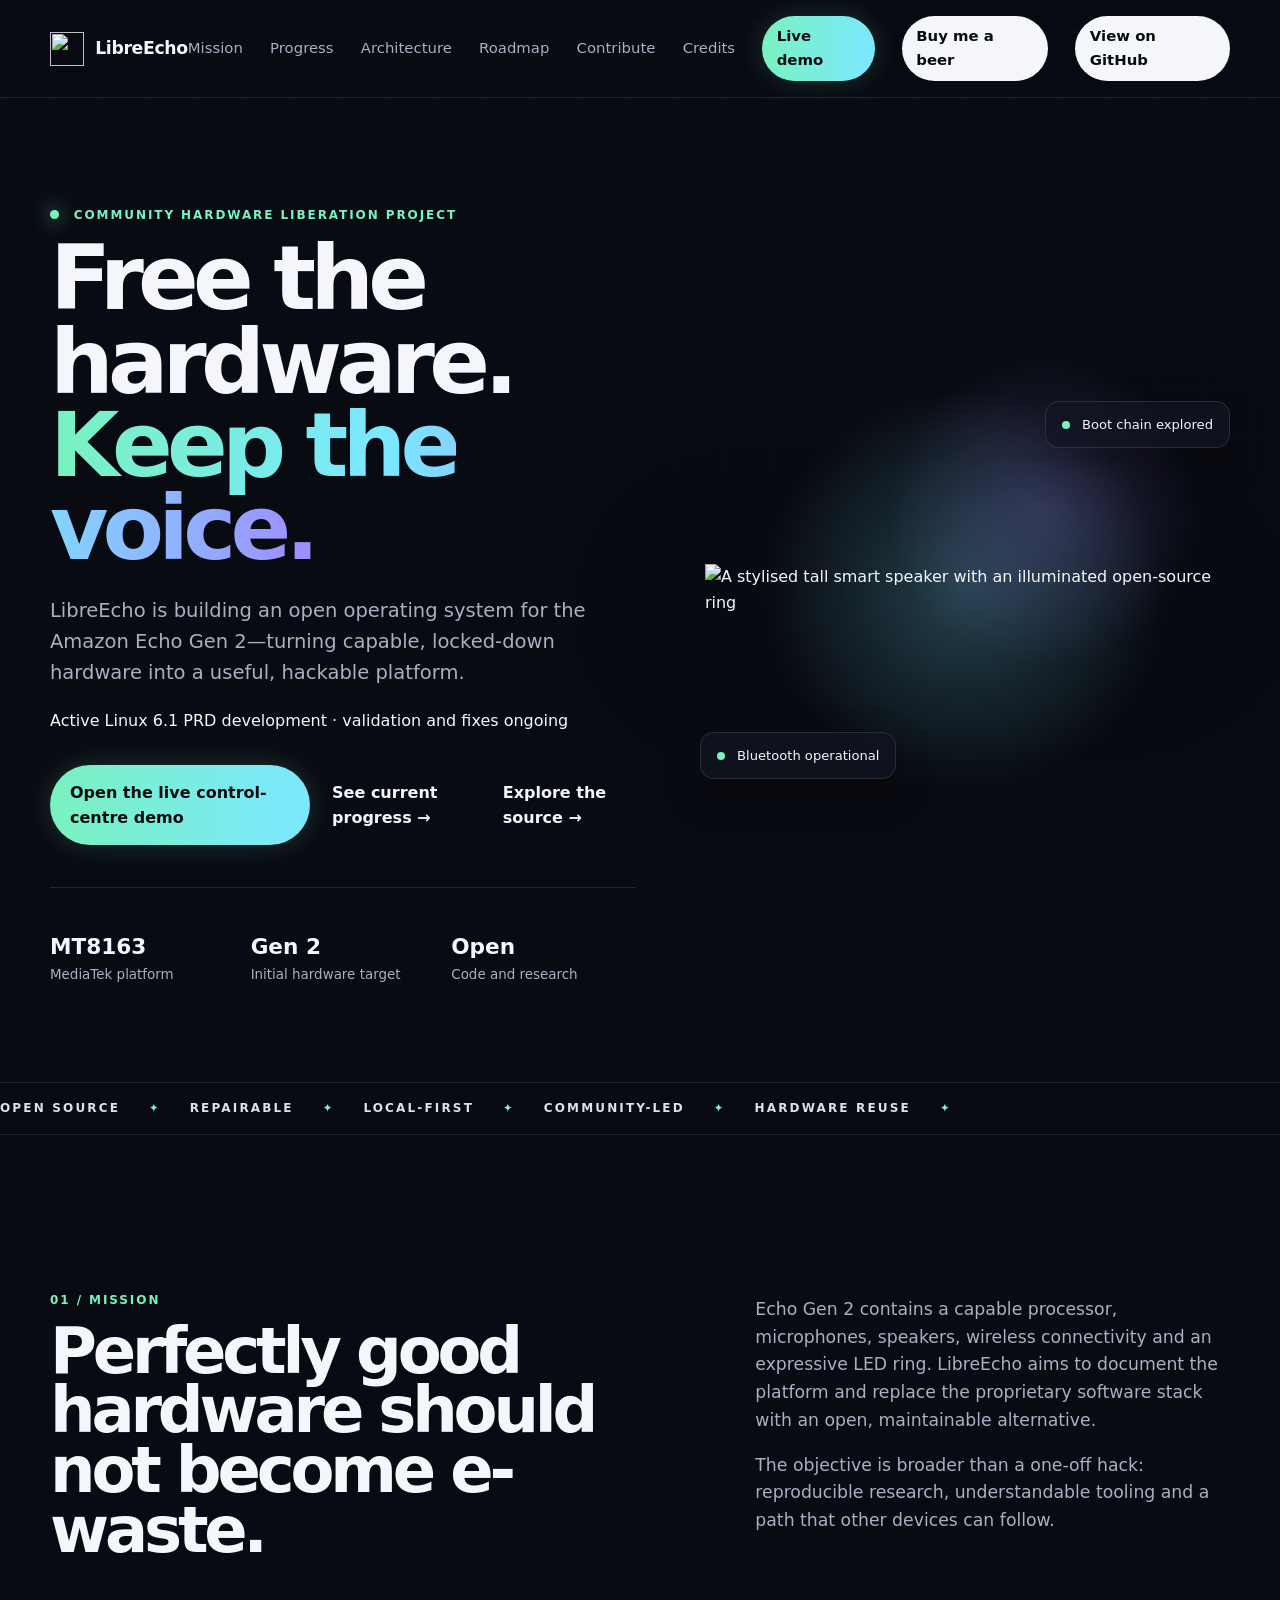
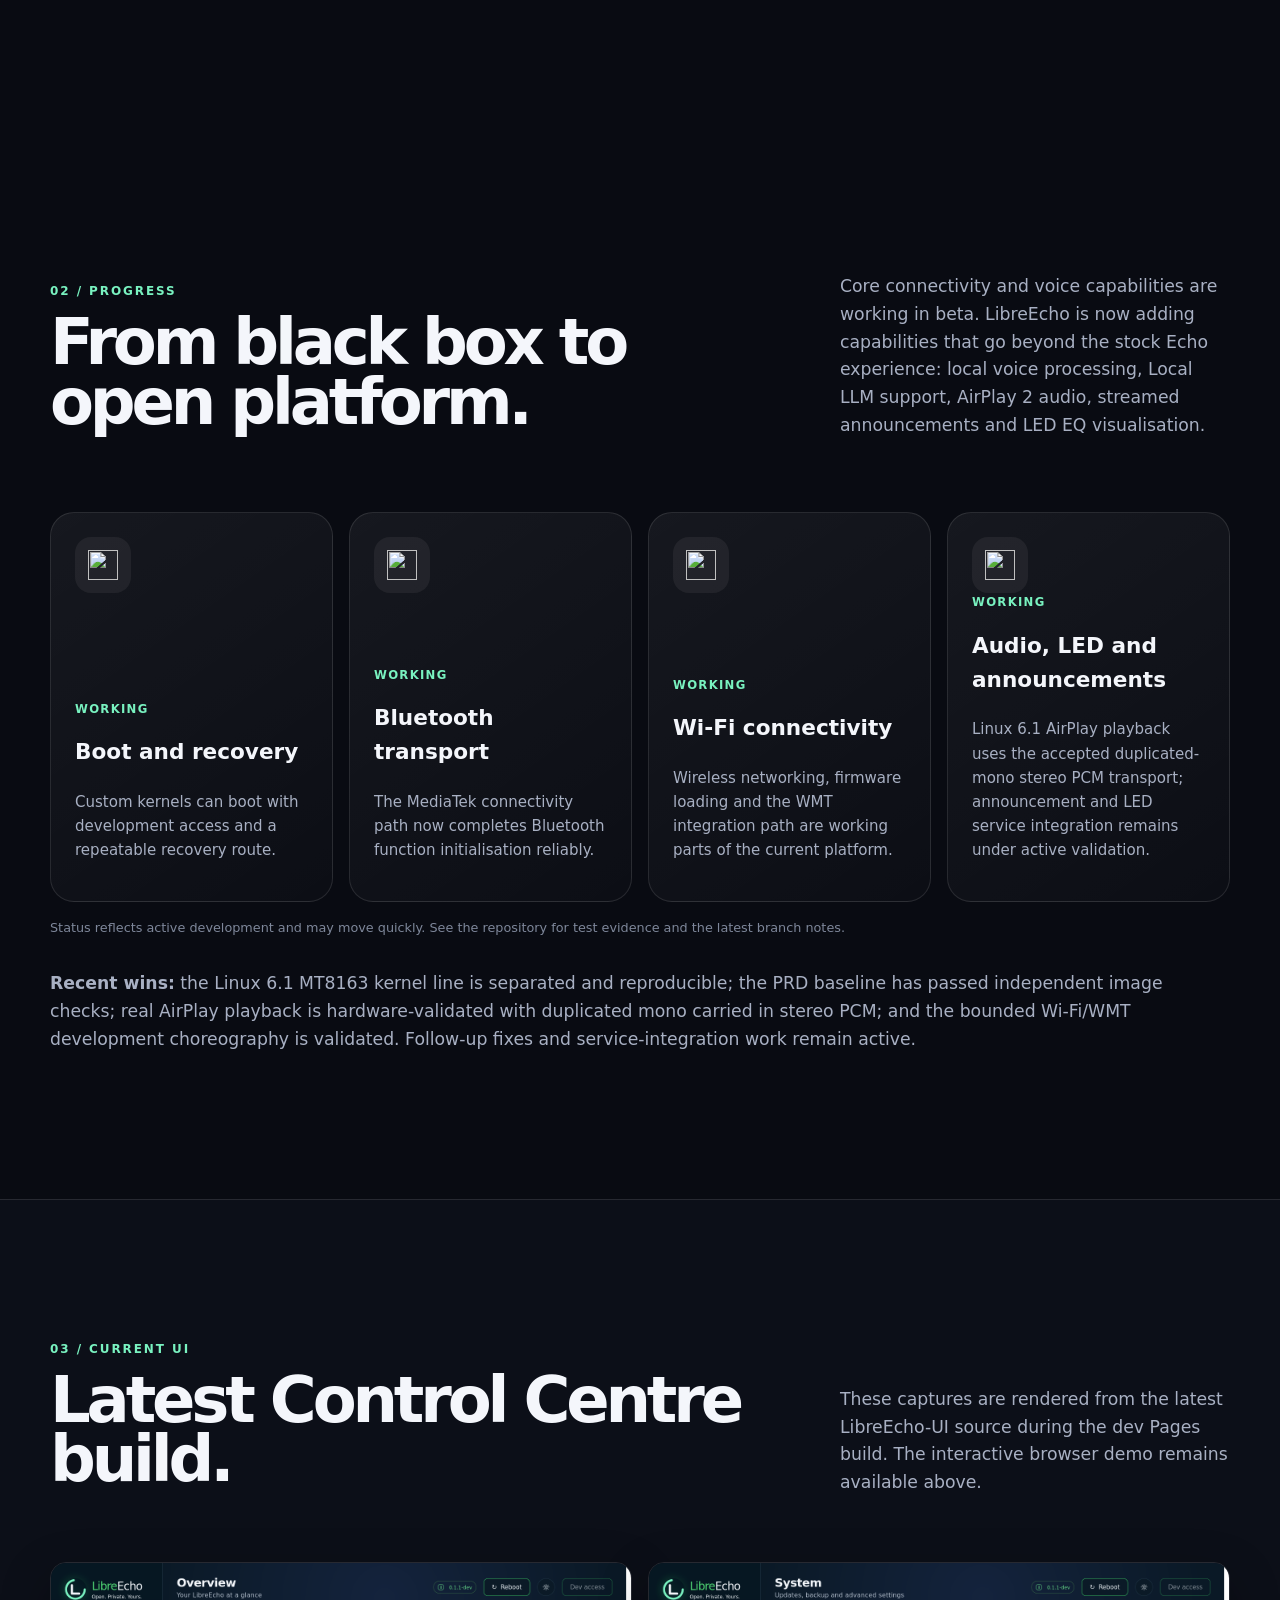
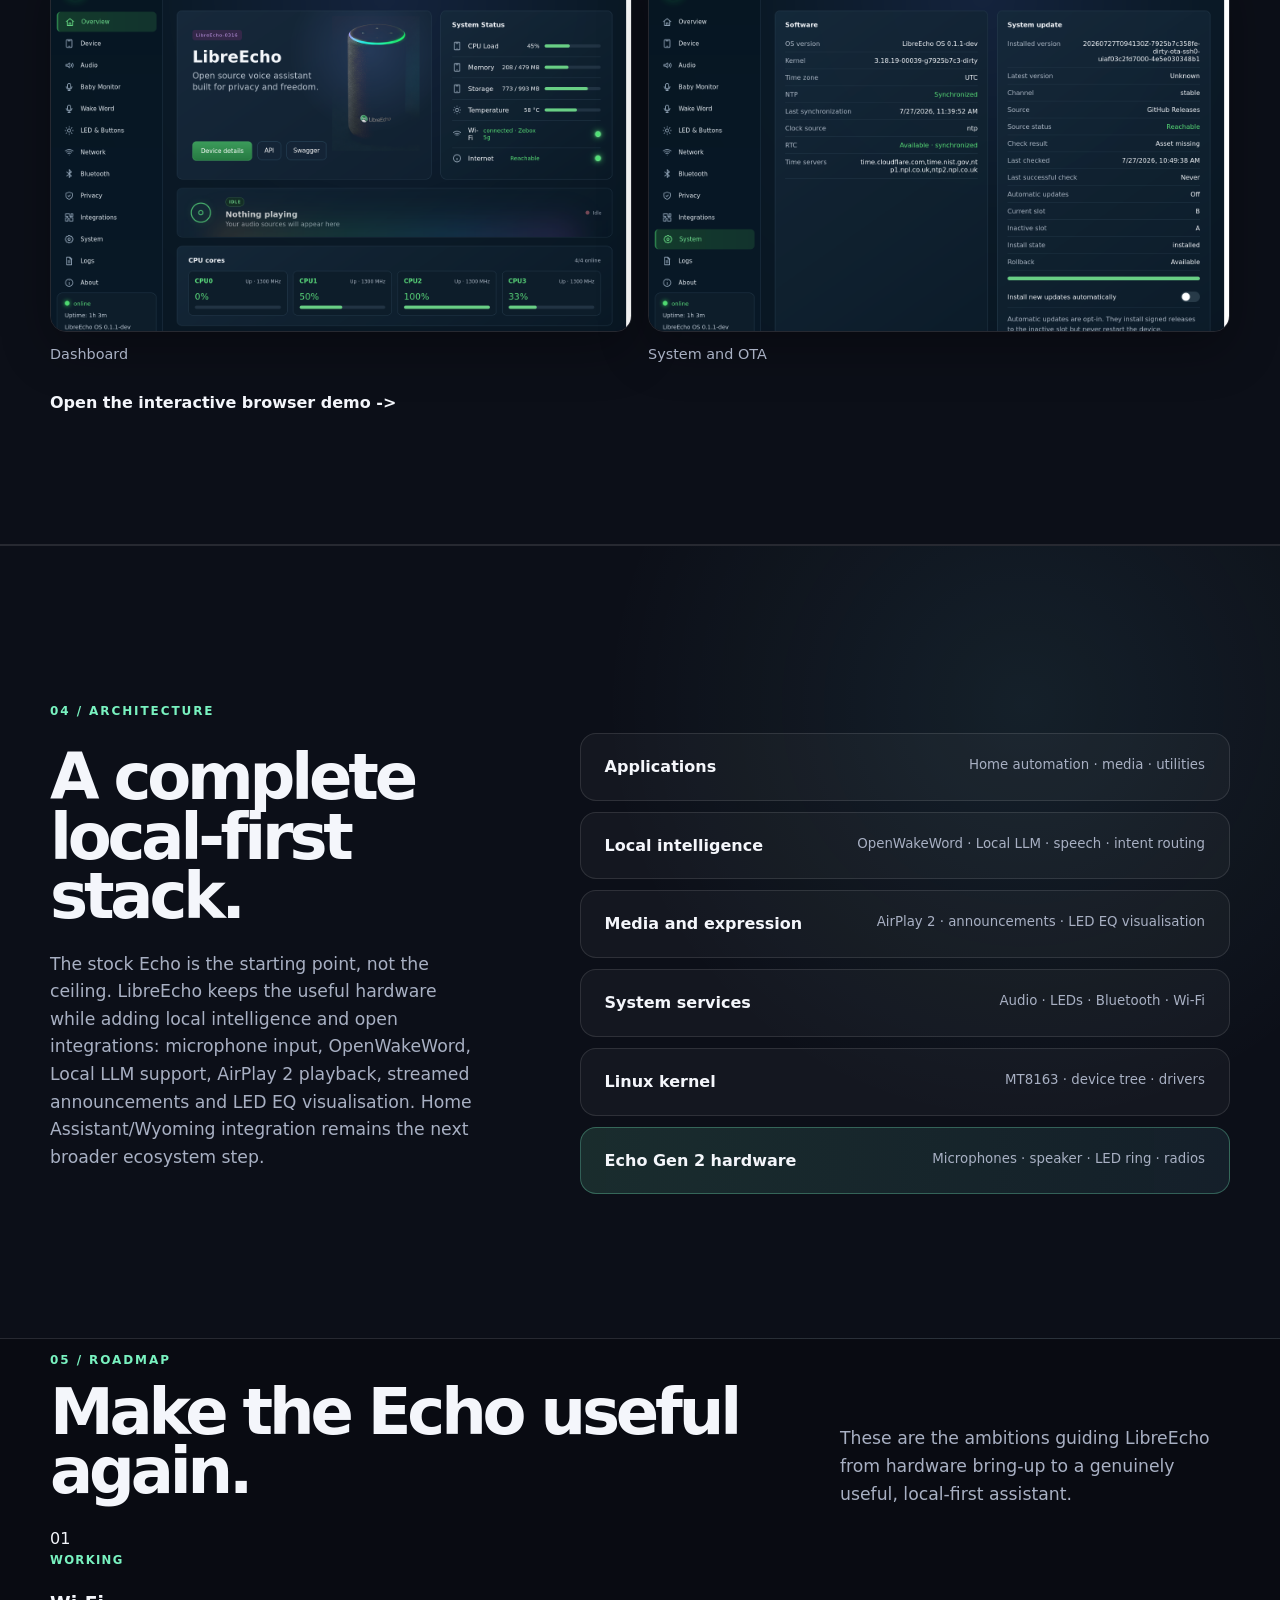
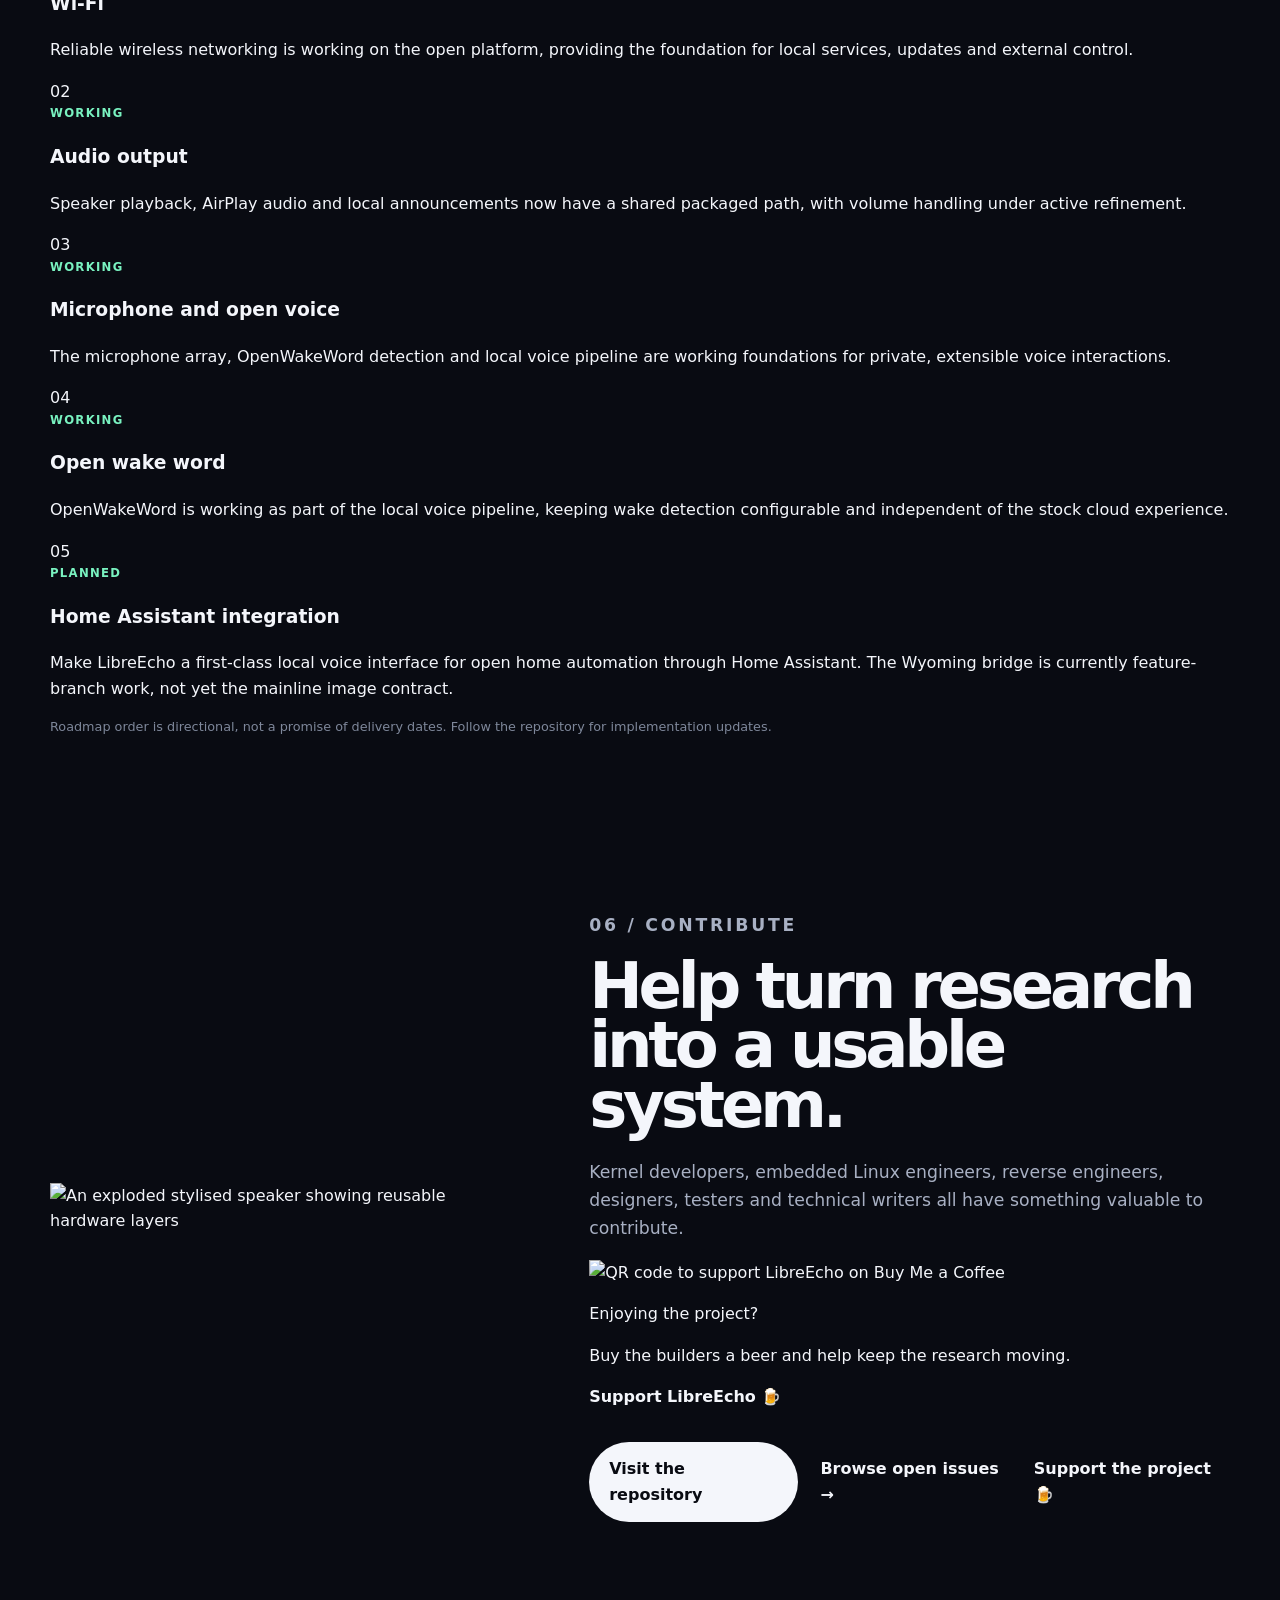
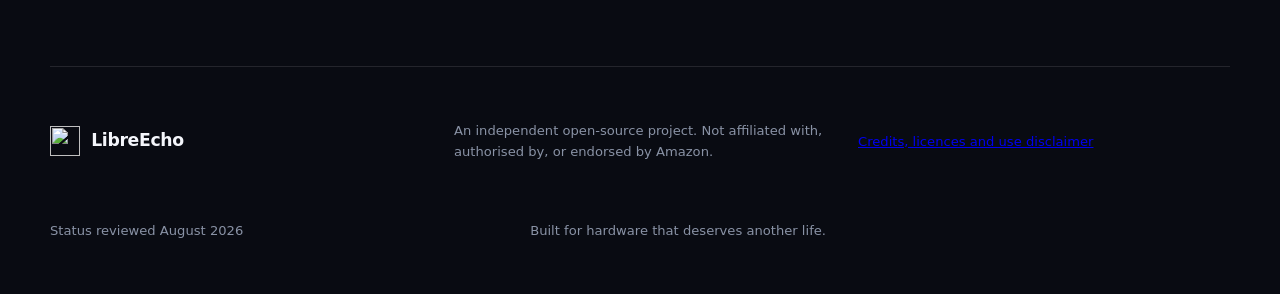
==== index.html @ 7d2295d2 "docs: align development site with Linux 6.1 PRD status" ====
<!doctype html>
<html lang="en-GB">
<head>
  <meta charset="utf-8">
  <meta name="viewport" content="width=device-width, initial-scale=1">
  <meta name="description" content="LibreEcho is an open-source effort to give Amazon Echo Gen 2 hardware a useful life beyond its original software.">
  <meta name="theme-color" content="#090b12">
  <meta property="og:title" content="LibreEcho — Free the hardware">
  <meta property="og:description" content="An open operating system and community-led hardware enablement project for Amazon Echo Gen 2.">
  <meta property="og:image" content="assets/images/social-card.jpg">
  <title>LibreEcho — Free the hardware</title>
  <link rel="icon" href="assets/images/favicon.svg" type="image/svg+xml">
  <link rel="stylesheet" href="assets/css/site.css">
  <link rel="stylesheet" href="assets/css/roadmap.css">
  <link rel="stylesheet" href="assets/css/current-ui.css">
</head>
<body>
  <a class="skip-link" href="#main">Skip to content</a>
  <header class="site-header">
    <a class="brand" href="#top" aria-label="LibreEcho home">
      <img src="assets/images/mark.svg" alt="" width="34" height="34">
      <span>LibreEcho</span>
    </a>
    <button class="menu-toggle" type="button" aria-expanded="false" aria-controls="primary-nav">Menu</button>
    <nav id="primary-nav" class="primary-nav" aria-label="Primary navigation">
      <a href="#mission">Mission</a>
      <a href="#progress">Progress</a>
      <a href="#architecture">Architecture</a>
      <a href="#roadmap">Roadmap</a>
      <a href="#contribute">Contribute</a>
      <a href="credits.html">Credits</a>
      <a class="button button-small demo-button" href="demo/">Live demo</a>
      <a class="button button-small coffee-button" href="https://buymeacoffee.com/libreecho" target="_blank" rel="noopener">Buy me a beer</a>
      <a class="button button-small" href="https://github.com/" data-repo-link>View on GitHub</a>
    </nav>
  </header>

  <main id="main">
    <section id="top" class="hero section-shell">
      <div class="hero-copy">
        <p class="eyebrow"><span class="pulse"></span> Community hardware liberation project</p>
        <h1>Free the hardware.<br><span>Keep the voice.</span></h1>
        <p class="hero-lead">LibreEcho is building an open operating system for the Amazon Echo Gen 2—turning capable, locked-down hardware into a useful, hackable platform.</p>
        <p class="status-note"><span class="status-dot"></span>Active Linux 6.1 PRD development · validation and fixes ongoing</p>
        <div class="hero-actions">
          <a class="button demo-button" href="demo/">Open the live control-centre demo</a>
          <a class="text-link" href="#progress">See current progress <span aria-hidden="true">→</span></a>
          <a class="text-link" href="https://github.com/" data-repo-link>Explore the source <span aria-hidden="true">→</span></a>
        </div>
        <ul class="hero-stats" aria-label="Project highlights">
          <li><strong>MT8163</strong><span>MediaTek platform</span></li>
          <li><strong>Gen 2</strong><span>Initial hardware target</span></li>
          <li><strong>Open</strong><span>Code and research</span></li>
        </ul>
      </div>
      <div class="hero-art" aria-label="Stylised LibreEcho speaker illustration">
        <div class="orb orb-one"></div>
        <div class="orb orb-two"></div>
        <img src="assets/images/echo-hero.svg" alt="A stylised tall smart speaker with an illuminated open-source ring">
        <div class="status-card status-card-top"><span></span> Boot chain explored</div>
        <div class="status-card status-card-bottom"><span></span> Bluetooth operational</div>
      </div>
    </section>

    <section class="ticker" aria-label="Project principles">
      <div>OPEN SOURCE <span>✦</span> REPAIRABLE <span>✦</span> LOCAL-FIRST <span>✦</span> COMMUNITY-LED <span>✦</span> HARDWARE REUSE <span>✦</span></div>
    </section>

    <section id="mission" class="section-shell split-section">
      <div>
        <p class="section-label">01 / Mission</p>
        <h2>Perfectly good hardware should not become e-waste.</h2>
      </div>
      <div class="body-copy">
        <p>Echo Gen 2 contains a capable processor, microphones, speakers, wireless connectivity and an expressive LED ring. LibreEcho aims to document the platform and replace the proprietary software stack with an open, maintainable alternative.</p>
        <p>The objective is broader than a one-off hack: reproducible research, understandable tooling and a path that other devices can follow.</p>
      </div>
    </section>

    <section id="progress" class="section-shell progress-section">
      <div class="section-heading">
        <div>
          <p class="section-label">02 / Progress</p>
          <h2>From black box to open platform.</h2>
        </div>
        <p>Core connectivity and voice capabilities are working in beta. LibreEcho is now adding capabilities that go beyond the stock Echo experience: local voice processing, Local LLM support, AirPlay 2 audio, streamed announcements and LED EQ visualisation.</p>
      </div>
      <div class="progress-grid">
        <article class="progress-card complete">
          <div class="card-icon"><img src="assets/images/icon-boot.svg" alt=""></div>
          <p class="state">Working</p>
          <h3>Boot and recovery</h3>
          <p>Custom kernels can boot with development access and a repeatable recovery route.</p>
        </article>
        <article class="progress-card complete">
          <div class="card-icon"><img src="assets/images/icon-bluetooth.svg" alt=""></div>
          <p class="state">Working</p>
          <h3>Bluetooth transport</h3>
          <p>The MediaTek connectivity path now completes Bluetooth function initialisation reliably.</p>
        </article>
        <article class="progress-card complete">
          <div class="card-icon"><img src="assets/images/icon-wifi.svg" alt=""></div>
          <p class="state">Working</p>
          <h3>Wi-Fi connectivity</h3>
          <p>Wireless networking, firmware loading and the WMT integration path are working parts of the current platform.</p>
        </article>
        <article class="progress-card complete">
          <div class="card-icon"><img src="assets/images/icon-audio.svg" alt=""></div>
          <p class="state">Working</p>
          <h3>Audio, LED and announcements</h3>
          <p>Linux 6.1 AirPlay playback uses the accepted duplicated-mono stereo PCM transport; announcement and LED service integration remains under active validation.</p>
        </article>
      </div>
      <p class="fine-print">Status reflects active development and may move quickly. See the repository for test evidence and the latest branch notes.</p>
      <div class="body-copy status-note" style="margin-top:2rem"><p><strong>Recent wins:</strong> the Linux 6.1 MT8163 kernel line is separated and reproducible; the PRD baseline has passed independent image checks; real AirPlay playback is hardware-validated with duplicated mono carried in stereo PCM; and the bounded Wi-Fi/WMT development choreography is validated. Follow-up fixes and service-integration work remain active.</p></div>
    </section>

    <section id="current-ui" class="current-ui-section">
      <div class="section-shell">
        <div class="section-heading">
          <div>
            <p class="section-label">03 / Current UI</p>
            <h2>Latest Control Centre build.</h2>
          </div>
          <p>These captures are rendered from the latest LibreEcho-UI source during the dev Pages build. The interactive browser demo remains available above.</p>
        </div>
        <div class="current-ui-grid">
          <figure><img src="demo/assets/current-dashboard.png" alt="Current LibreEcho Control Centre dashboard"><figcaption>Dashboard</figcaption></figure>
          <figure><img src="demo/assets/current-system.png" alt="Current LibreEcho Control Centre System and OTA page"><figcaption>System and OTA</figcaption></figure>
        </div>
        <a class="text-link" href="demo/">Open the interactive browser demo <span aria-hidden="true">-&gt;</span></a>
      </div>
    </section>

    <section id="architecture" class="architecture-section">
      <div class="section-shell">
        <p class="section-label">04 / Architecture</p>
        <div class="architecture-grid">
          <div>
            <h2>A complete local-first stack.</h2>
        <p class="body-copy">The stock Echo is the starting point, not the ceiling. LibreEcho keeps the useful hardware while adding local intelligence and open integrations: microphone input, OpenWakeWord, Local LLM support, AirPlay 2 playback, streamed announcements and LED EQ visualisation. Home Assistant/Wyoming integration remains the next broader ecosystem step.</p>
          </div>
          <div class="stack" role="img" aria-label="LibreEcho software stack: applications, local voice services, system daemons, Linux kernel and Echo Gen 2 hardware">
            <div><span>Applications</span><small>Home automation · media · utilities</small></div>
            <div><span>Local intelligence</span><small>OpenWakeWord · Local LLM · speech · intent routing</small></div>
            <div><span>Media and expression</span><small>AirPlay 2 · announcements · LED EQ visualisation</small></div>
            <div><span>System services</span><small>Audio · LEDs · Bluetooth · Wi-Fi</small></div>
            <div><span>Linux kernel</span><small>MT8163 · device tree · drivers</small></div>
            <div class="hardware-layer"><span>Echo Gen 2 hardware</span><small>Microphones · speaker · LED ring · radios</small></div>
          </div>
        </div>
      </div>
    </section>

    <section id="roadmap" class="section-shell roadmap-section">
      <div class="section-heading">
        <div>
        <p class="section-label">05 / Roadmap</p>
          <h2>Make the Echo useful again.</h2>
        </div>
        <p>These are the ambitions guiding LibreEcho from hardware bring-up to a genuinely useful, local-first assistant.</p>
      </div>
      <div class="roadmap-grid">
        <article class="roadmap-card complete">
          <span class="roadmap-number">01</span>
          <p class="state">Working</p>
          <h3>Wi-Fi</h3>
          <p>Reliable wireless networking is working on the open platform, providing the foundation for local services, updates and external control.</p>
        </article>
        <article class="roadmap-card complete">
          <span class="roadmap-number">02</span>
          <p class="state">Working</p>
          <h3>Audio output</h3>
          <p>Speaker playback, AirPlay audio and local announcements now have a shared packaged path, with volume handling under active refinement.</p>
        </article>
        <article class="roadmap-card complete">
          <span class="roadmap-number">03</span>
          <p class="state">Working</p>
          <h3>Microphone and open voice</h3>
          <p>The microphone array, OpenWakeWord detection and local voice pipeline are working foundations for private, extensible voice interactions.</p>
        </article>
        <article class="roadmap-card complete">
          <span class="roadmap-number">04</span>
          <p class="state">Working</p>
          <h3>Open wake word</h3>
          <p>OpenWakeWord is working as part of the local voice pipeline, keeping wake detection configurable and independent of the stock cloud experience.</p>
        </article>
        <article class="roadmap-card">
          <span class="roadmap-number">05</span>
          <p class="state">Planned</p>
          <h3>Home Assistant integration</h3>
          <p>Make LibreEcho a first-class local voice interface for open home automation through Home Assistant. The Wyoming bridge is currently feature-branch work, not yet the mainline image contract.</p>
        </article>
      </div>
      <p class="fine-print">Roadmap order is directional, not a promise of delivery dates. Follow the repository for implementation updates.</p>
    </section>

    <section id="contribute" class="section-shell contribute-section">
      <div class="contribute-art"><img src="assets/images/open-device.svg" alt="An exploded stylised speaker showing reusable hardware layers"></div>
      <div>
        <p class="section-label">06 / Contribute</p>
        <h2>Help turn research into a usable system.</h2>
        <p>Kernel developers, embedded Linux engineers, reverse engineers, designers, testers and technical writers all have something valuable to contribute.</p>
        <div class="support-card">
          <img src="assets/images/buy-me-a-coffee-qr.png" alt="QR code to support LibreEcho on Buy Me a Coffee" width="180" height="180">
          <div>
            <p class="support-title">Enjoying the project?</p>
            <p>Buy the builders a beer and help keep the research moving.</p>
          <a class="text-link coffee-link" href="https://buymeacoffee.com/libreecho" target="_blank" rel="noopener">Support LibreEcho <span aria-hidden="true">🍺</span></a>
          </div>
        </div>
        <div class="contribute-links">
          <a class="button" href="https://github.com/" data-repo-link>Visit the repository</a>
          <a class="text-link" href="https://github.com/" data-issues-link>Browse open issues <span aria-hidden="true">→</span></a>
          <a class="text-link coffee-link" href="https://buymeacoffee.com/libreecho" target="_blank" rel="noopener">Support the project <span aria-hidden="true">🍺</span></a>
        </div>
      </div>
    </section>
  </main>

  <footer class="site-footer section-shell">
    <div class="brand footer-brand"><img src="assets/images/mark.svg" alt="" width="30" height="30"><span>LibreEcho</span></div>
    <p>An independent open-source project. Not affiliated with, authorised by, or endorsed by Amazon.</p>
    <p><a href="credits.html">Credits, licences and use disclaimer</a></p>
    <p class="last-updated">Status reviewed August 2026</p>
    <p>Built for hardware that deserves another life.</p>
  </footer>
  <script src="assets/js/site.js"></script>
</body>
</html>
---- assets/css/site.css ----
:root{--bg:#090b12;--panel:#111522;--panel2:#151a29;--text:#f4f6fb;--muted:#a8b0c3;--line:rgba(255,255,255,.11);--green:#79f2c0;--cyan:#7be8ff;--violet:#9f8cff;--max:1180px;--radius:24px}*{box-sizing:border-box}html{scroll-behavior:smooth}body{margin:0;background:var(--bg);color:var(--text);font-family:Inter,ui-sans-serif,system-ui,-apple-system,BlinkMacSystemFont,"Segoe UI",sans-serif;line-height:1.6;overflow-x:hidden}body:before{content:"";position:fixed;inset:0;pointer-events:none;background-image:linear-gradient(rgba(255,255,255,.018) 1px,transparent 1px),linear-gradient(90deg,rgba(255,255,255,.018) 1px,transparent 1px);background-size:48px 48px;mask-image:linear-gradient(to bottom,black,transparent 75%);z-index:-1}.skip-link{position:absolute;left:-9999px}.skip-link:focus{left:1rem;top:1rem;background:#fff;color:#000;padding:.7rem 1rem;z-index:99}.site-header{position:sticky;top:0;z-index:20;display:flex;align-items:center;justify-content:space-between;padding:1rem max(1.25rem,calc((100vw - var(--max))/2));background:rgba(9,11,18,.82);backdrop-filter:blur(18px);border-bottom:1px solid var(--line)}.brand{display:flex;align-items:center;gap:.7rem;color:var(--text);text-decoration:none;font-size:1.08rem;font-weight:750;letter-spacing:-.02em}.primary-nav{display:flex;align-items:center;gap:1.7rem}.primary-nav>a{color:var(--muted);text-decoration:none;font-size:.93rem}.primary-nav>a:hover{color:var(--text)}.menu-toggle{display:none}.section-shell{width:min(calc(100% - 2.5rem),var(--max));margin-inline:auto}.hero{min-height:720px;display:grid;grid-template-columns:1.05fr .95fr;align-items:center;gap:4rem;padding-block:6rem}.eyebrow,.section-label{font-size:.75rem;font-weight:800;letter-spacing:.16em;text-transform:uppercase;color:var(--green)}.pulse{display:inline-block;width:.55rem;height:.55rem;border-radius:50%;background:var(--green);box-shadow:0 0 20px var(--green);margin-right:.55rem}.hero h1,.section-shell h2{font-size:clamp(3.5rem,7vw,7.6rem);line-height:.93;letter-spacing:-.065em;margin:.6rem 0 1.5rem}.hero h1 span{background:linear-gradient(90deg,var(--green),var(--cyan),var(--violet));-webkit-background-clip:text;background-clip:text;color:transparent}.hero-lead{max-width:680px;color:var(--muted);font-size:1.22rem}.hero-actions,.contribute-links{display:flex;align-items:center;gap:1.4rem;margin-top:2rem}.button{display:inline-flex;align-items:center;justify-content:center;padding:.9rem 1.25rem;border-radius:999px;background:var(--text);color:#090b12!important;font-weight:800;text-decoration:none!important}.button:hover{transform:translateY(-1px)}.button-small{padding:.55rem .9rem;font-size:.85rem}.text-link{color:var(--text);font-weight:700;text-decoration:none}.hero-stats{display:grid;grid-template-columns:repeat(3,1fr);gap:1rem;list-style:none;padding:2.6rem 0 0;margin:2.6rem 0 0;border-top:1px solid var(--line)}.hero-stats strong,.hero-stats span{display:block}.hero-stats strong{font-size:1.35rem}.hero-stats span{color:var(--muted);font-size:.84rem}.hero-art{position:relative;min-height:590px;display:grid;place-items:center}.hero-art>img{width:min(100%,520px);position:relative;z-index:2;filter:drop-shadow(0 30px 80px rgba(0,0,0,.55))}.orb{position:absolute;border-radius:50%;filter:blur(4px)}.orb-one{width:430px;height:430px;background:radial-gradient(circle,rgba(123,232,255,.25),transparent 67%)}.orb-two{width:320px;height:320px;background:radial-gradient(circle,rgba(159,140,255,.22),transparent 70%);transform:translate(80px,-80px)}.status-card{position:absolute;z-index:4;padding:.75rem 1rem;border:1px solid var(--line);border-radius:14px;background:rgba(17,21,34,.78);backdrop-filter:blur(12px);font-size:.82rem;box-shadow:0 16px 40px rgba(0,0,0,.25)}.status-card span{display:inline-block;width:.5rem;height:.5rem;border-radius:50%;background:var(--green);margin-right:.5rem}.status-card-top{top:18%;right:0}.status-card-bottom{bottom:18%;left:0}.ticker{overflow:hidden;border-block:1px solid var(--line);padding:1rem 0;color:#dce1ec;white-space:nowrap}.ticker div{width:max-content;animation:slide 26s linear infinite;letter-spacing:.18em;font-size:.75rem;font-weight:800}.ticker span{color:var(--green);margin:0 1.4rem}@keyframes slide{to{transform:translateX(-25%)}}.split-section{display:grid;grid-template-columns:1fr .8fr;gap:7rem;padding-block:9rem}.split-section h2,.section-heading h2,.architecture-grid h2,.contribute-section h2{font-size:clamp(2.6rem,5vw,5.6rem);max-width:780px}.body-copy,.section-heading>p,.contribute-section>div>p{color:var(--muted);font-size:1.08rem}.progress-section{padding-block:8rem}.section-heading{display:flex;justify-content:space-between;align-items:end;gap:4rem}.section-heading>p{max-width:390px}.progress-grid{display:grid;grid-template-columns:repeat(4,1fr);gap:1rem;margin-top:3.5rem}.progress-card{min-height:330px;padding:1.5rem;border:1px solid var(--line);border-radius:var(--radius);background:linear-gradient(145deg,rgba(255,255,255,.055),rgba(255,255,255,.015));display:flex;flex-direction:column}.progress-card:hover{border-color:rgba(121,242,192,.45);transform:translateY(-3px);transition:.25s ease}.card-icon{width:56px;height:56px;border-radius:16px;background:rgba(255,255,255,.06);display:grid;place-items:center}.card-icon img{width:30px;height:30px}.state{margin-top:auto;font-size:.73rem;text-transform:uppercase;letter-spacing:.11em;color:var(--green);font-weight:850}.active .state{color:var(--cyan)}.queued .state{color:var(--violet)}.progress-card h3{font-size:1.35rem;margin:.3rem 0}.progress-card>p:last-child{color:var(--muted);font-size:.94rem}.fine-print{color:#7e879a;font-size:.8rem;margin-top:1rem}.architecture-section{border-block:1px solid var(--line);background:radial-gradient(circle at 80% 20%,rgba(123,232,255,.08),transparent 35%),#0c0f18;padding-block:9rem}.architecture-grid{display:grid;grid-template-columns:.8fr 1.2fr;gap:6rem;align-items:center}.stack{display:grid;gap:.7rem}.stack>div{padding:1.25rem 1.5rem;border:1px solid var(--line);border-radius:16px;background:rgba(255,255,255,.035);display:flex;justify-content:space-between;gap:1rem}.stack span{font-weight:800}.stack small{color:var(--muted)}.stack .hardware-layer{background:linear-gradient(90deg,rgba(121,242,192,.13),rgba(123,232,255,.08));border-color:rgba(121,242,192,.3)}.contribute-section{display:grid;grid-template-columns:.8fr 1.2fr;gap:7rem;align-items:center;padding-block:9rem}.contribute-art img{width:100%;max-height:520px}.site-footer{display:grid;grid-template-columns:1fr 1fr 1fr;gap:2rem;align-items:center;padding-block:2.5rem;border-top:1px solid var(--line);color:#8992a5;font-size:.82rem}.site-footer p:last-child{text-align:right}@media(max-width:900px){.primary-nav{display:none;position:absolute;top:100%;left:0;right:0;flex-direction:column;align-items:stretch;padding:1.25rem;background:var(--panel);border-bottom:1px solid var(--line)}.primary-nav.open{display:flex}.menu-toggle{display:block;border:1px solid var(--line);background:transparent;color:var(--text);padding:.5rem .75rem;border-radius:10px}.hero,.split-section,.architecture-grid,.contribute-section{grid-template-columns:1fr}.hero{padding-top:4rem;gap:1rem}.hero-art{min-height:500px}.split-section,.contribute-section{gap:2rem}.section-heading{display:block}.progress-grid{grid-template-columns:repeat(2,1fr)}.site-footer{grid-template-columns:1fr}.site-footer p:last-child{text-align:left}}@media(max-width:600px){.hero h1{font-size:3.5rem}.hero-actions,.contribute-links{align-items:flex-start;flex-direction:column}.hero-stats{grid-template-columns:1fr}.hero-art{min-height:390px}.status-card{display:none}.progress-grid{grid-template-columns:1fr}.split-section,.progress-section,.architecture-section,.contribute-section{padding-block:5.5rem}.stack>div{display:block}.stack small{display:block;margin-top:.3rem}}
/* GitHub Pages control-centre demo */
.demo-button{background:linear-gradient(90deg,var(--green),var(--cyan));box-shadow:0 0 28px rgba(121,242,192,.18)}
---- assets/css/current-ui.css ----
.current-ui-section{padding-block:8rem;border-block:1px solid var(--line);background:#0c0f18}.current-ui-grid{display:grid;grid-template-columns:repeat(2,1fr);gap:1rem;margin:3rem 0 1.5rem}.current-ui-grid figure{margin:0}.current-ui-grid img{display:block;width:100%;border:1px solid var(--line);border-radius:16px;box-shadow:0 18px 50px rgba(0,0,0,.3)}.current-ui-grid figcaption{margin-top:.7rem;color:var(--muted);font-size:.9rem}@media(max-width:600px){.current-ui-section{padding-block:5.5rem}.current-ui-grid{grid-template-columns:1fr}}
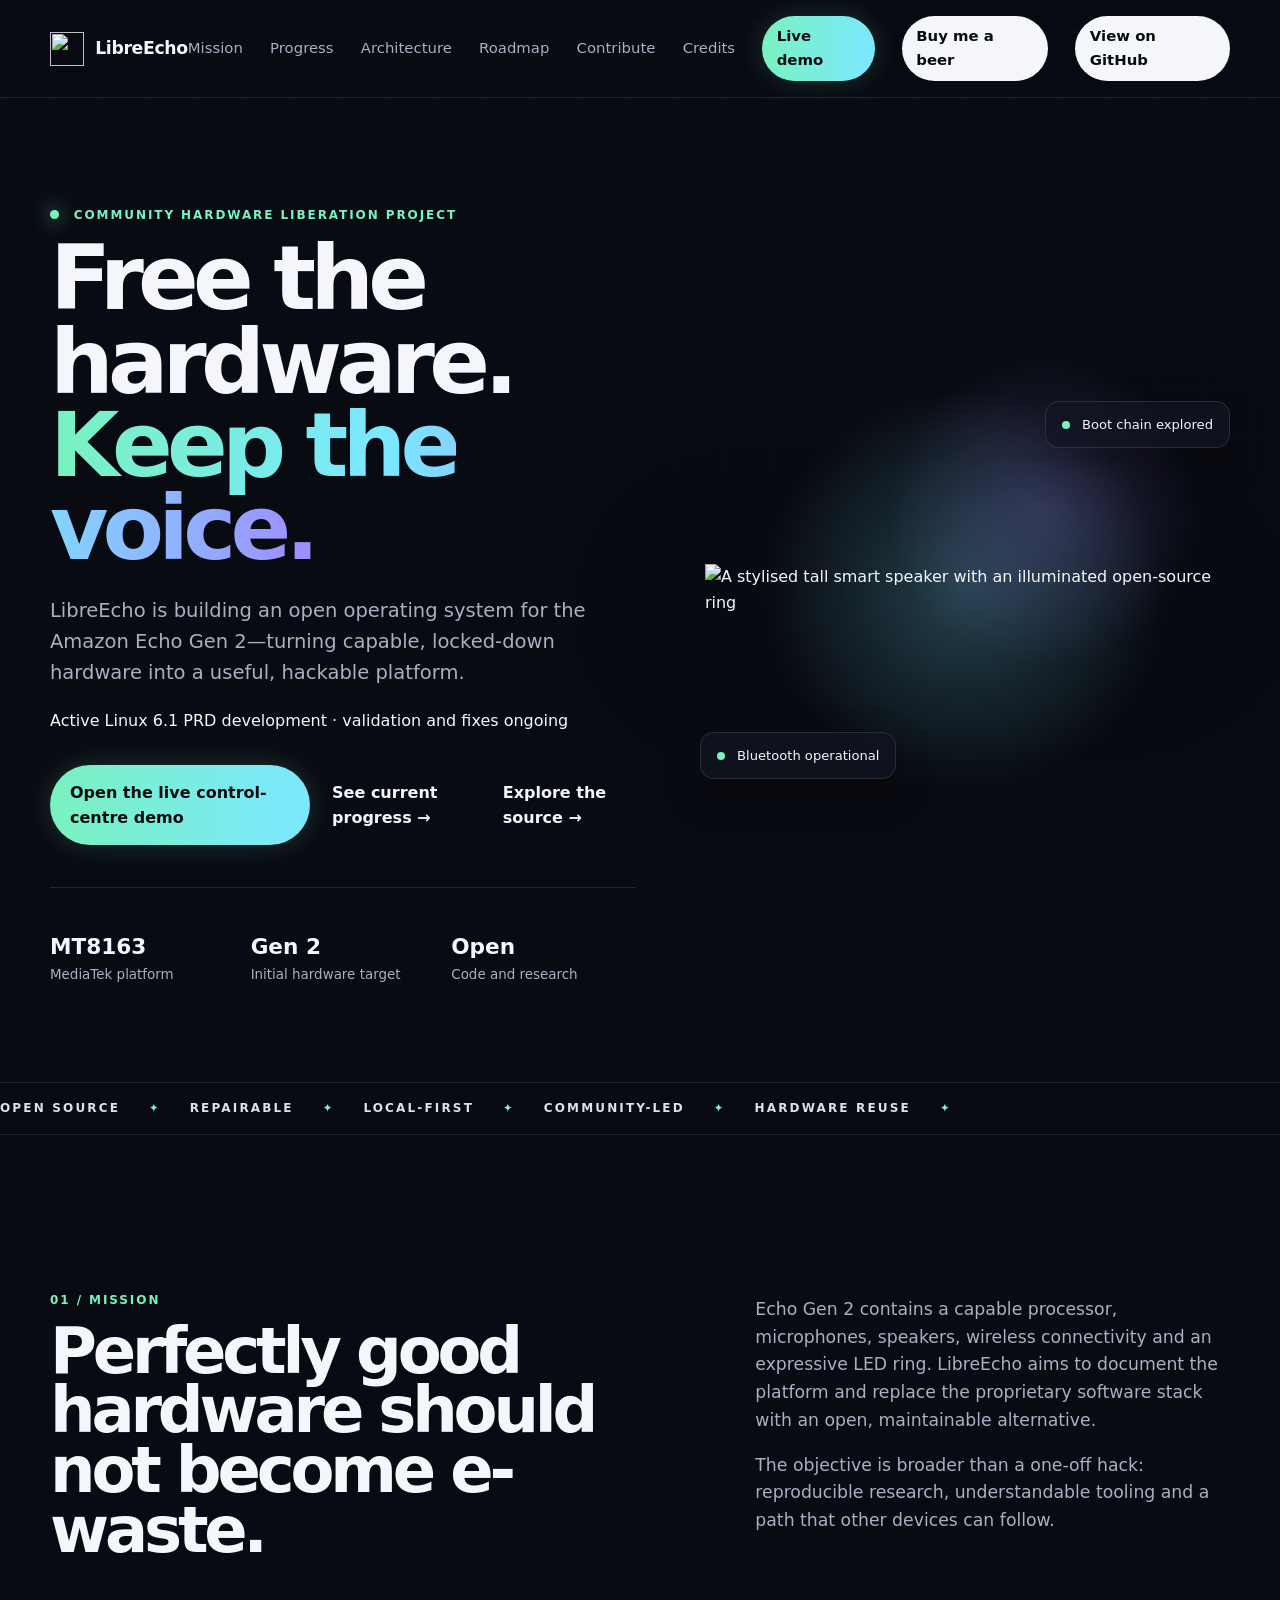
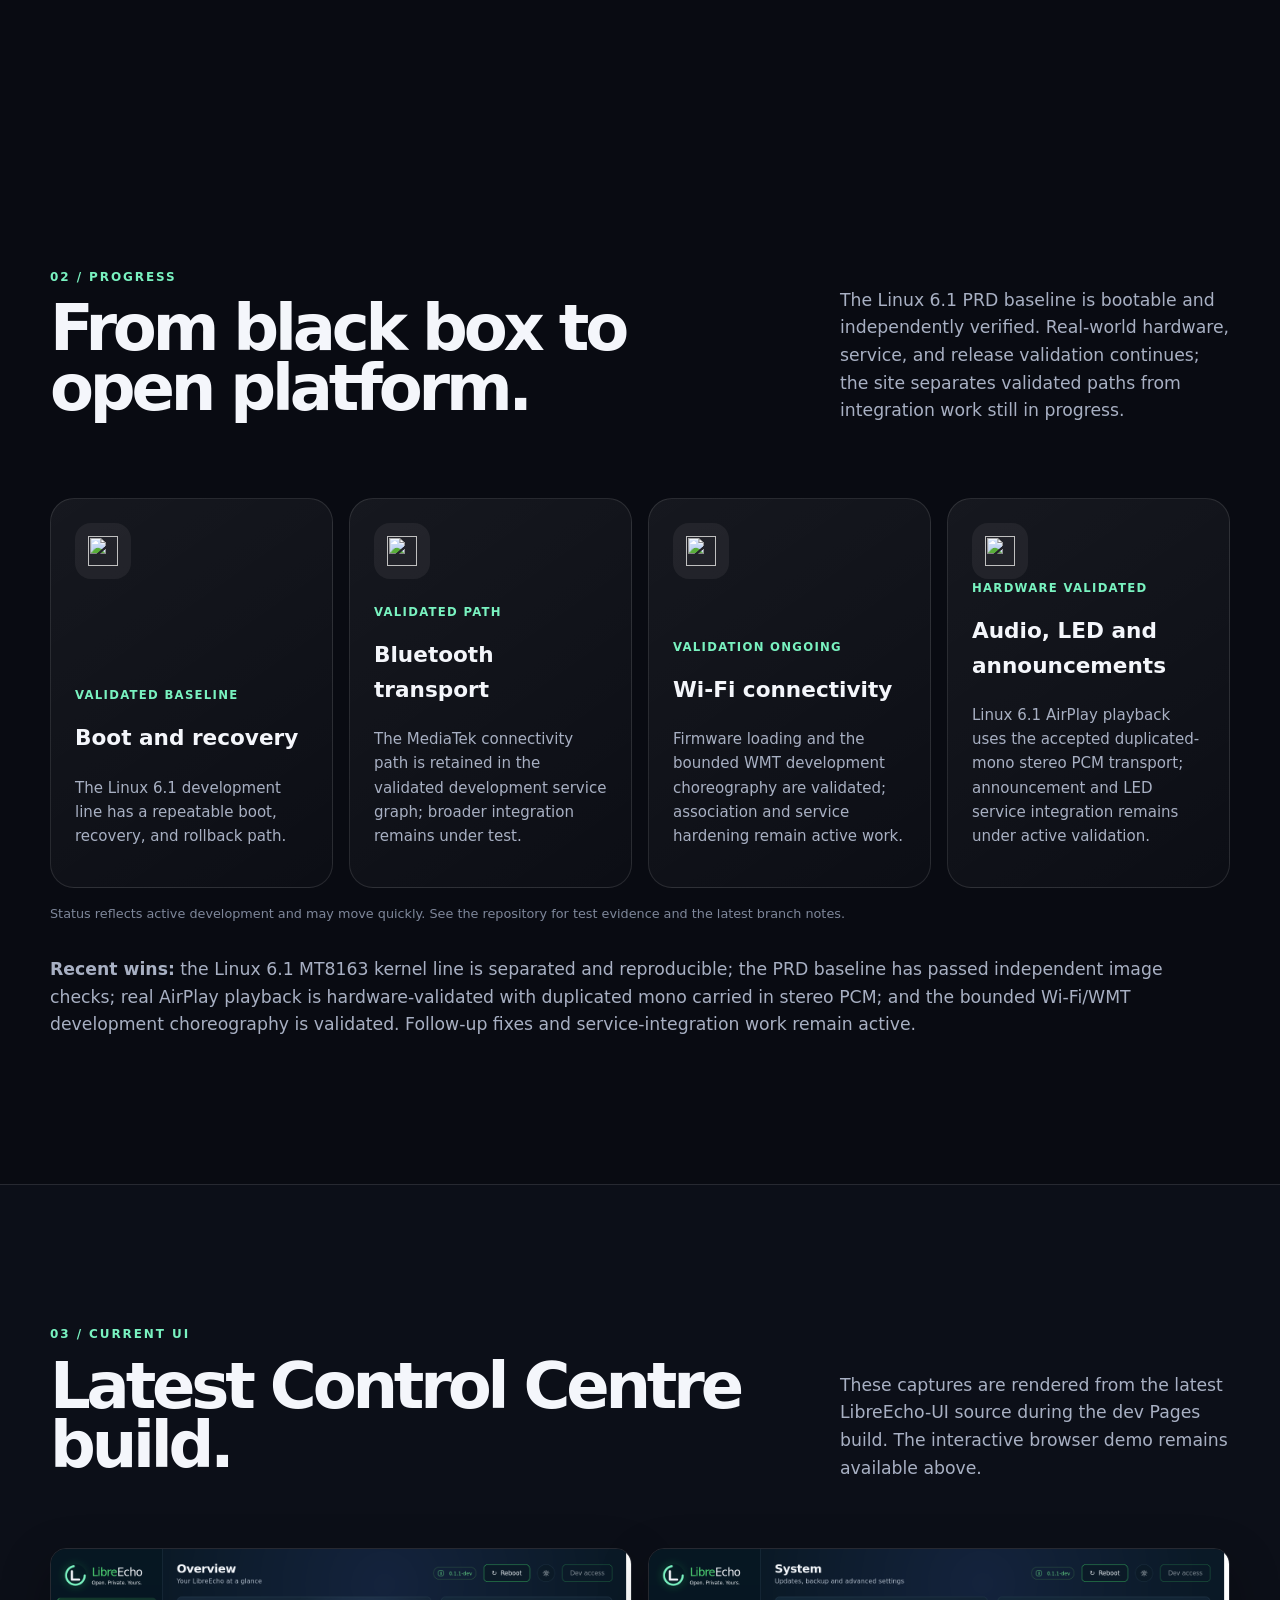
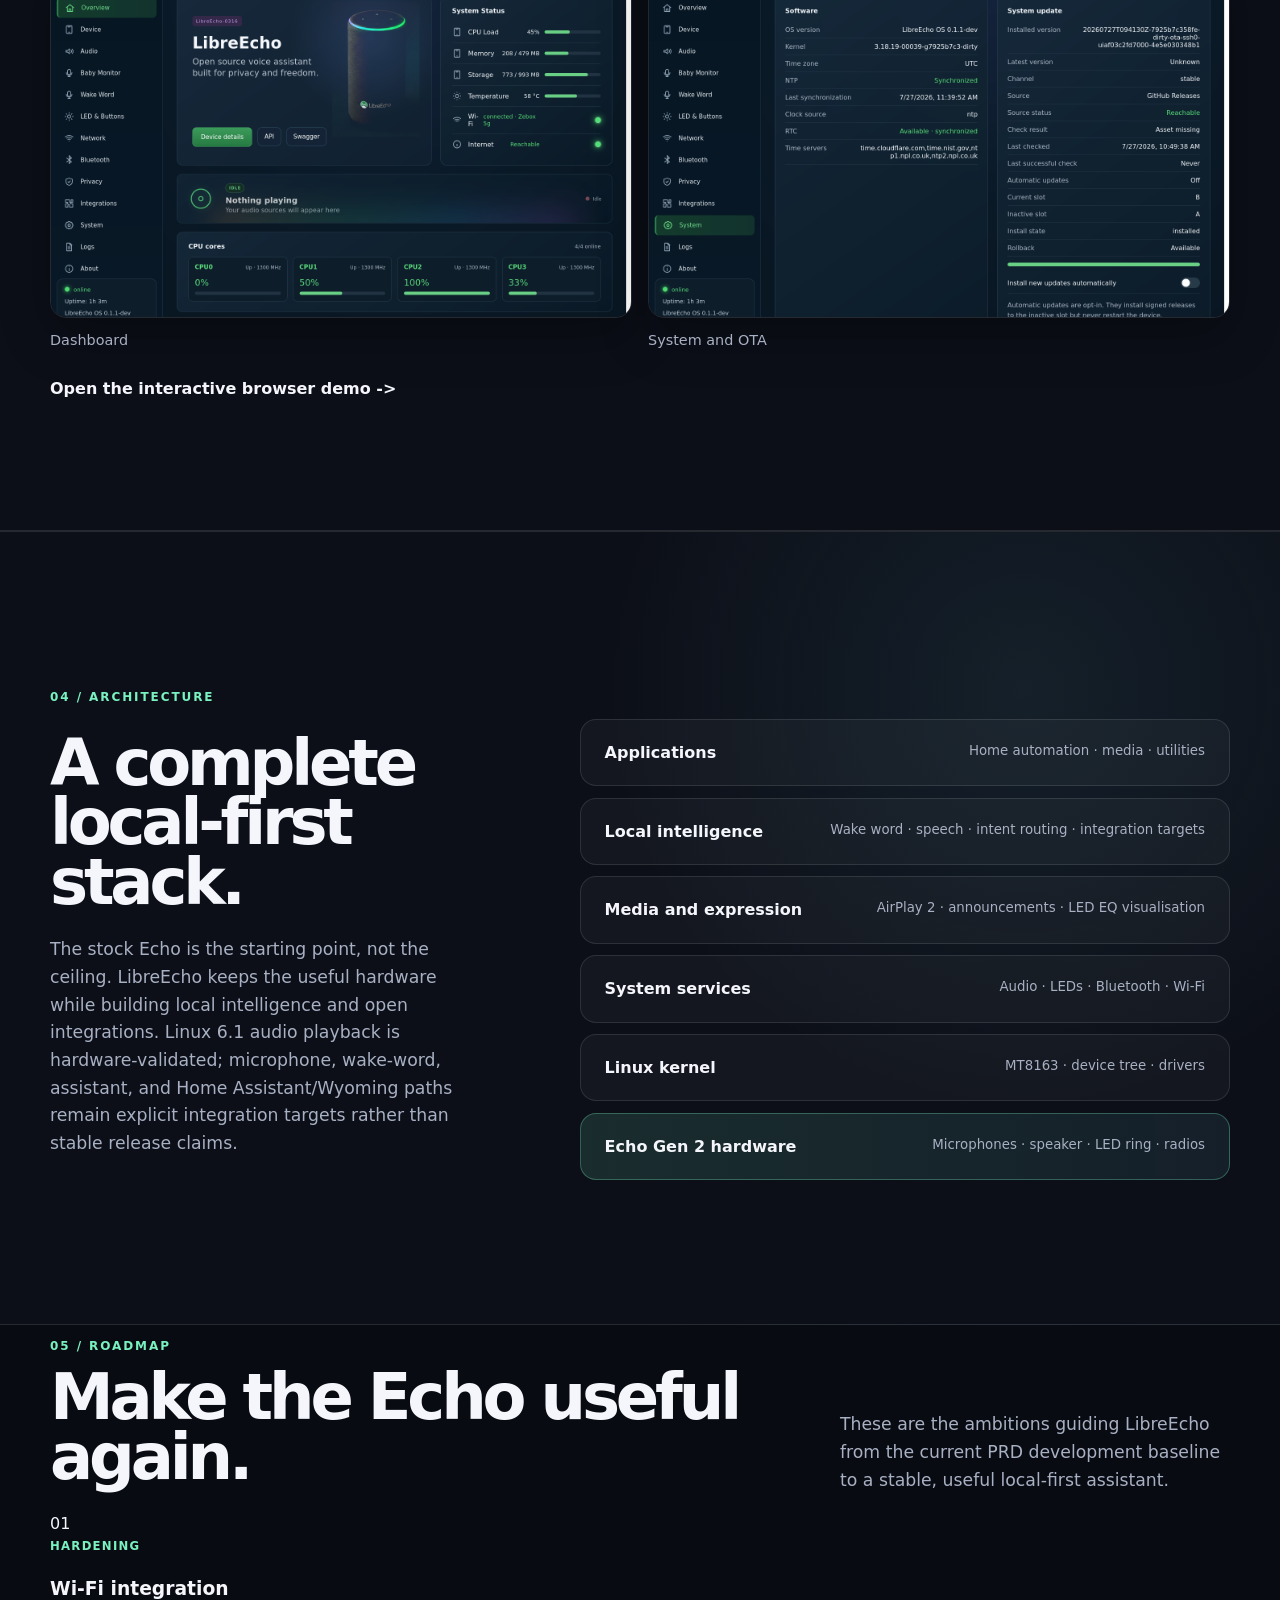
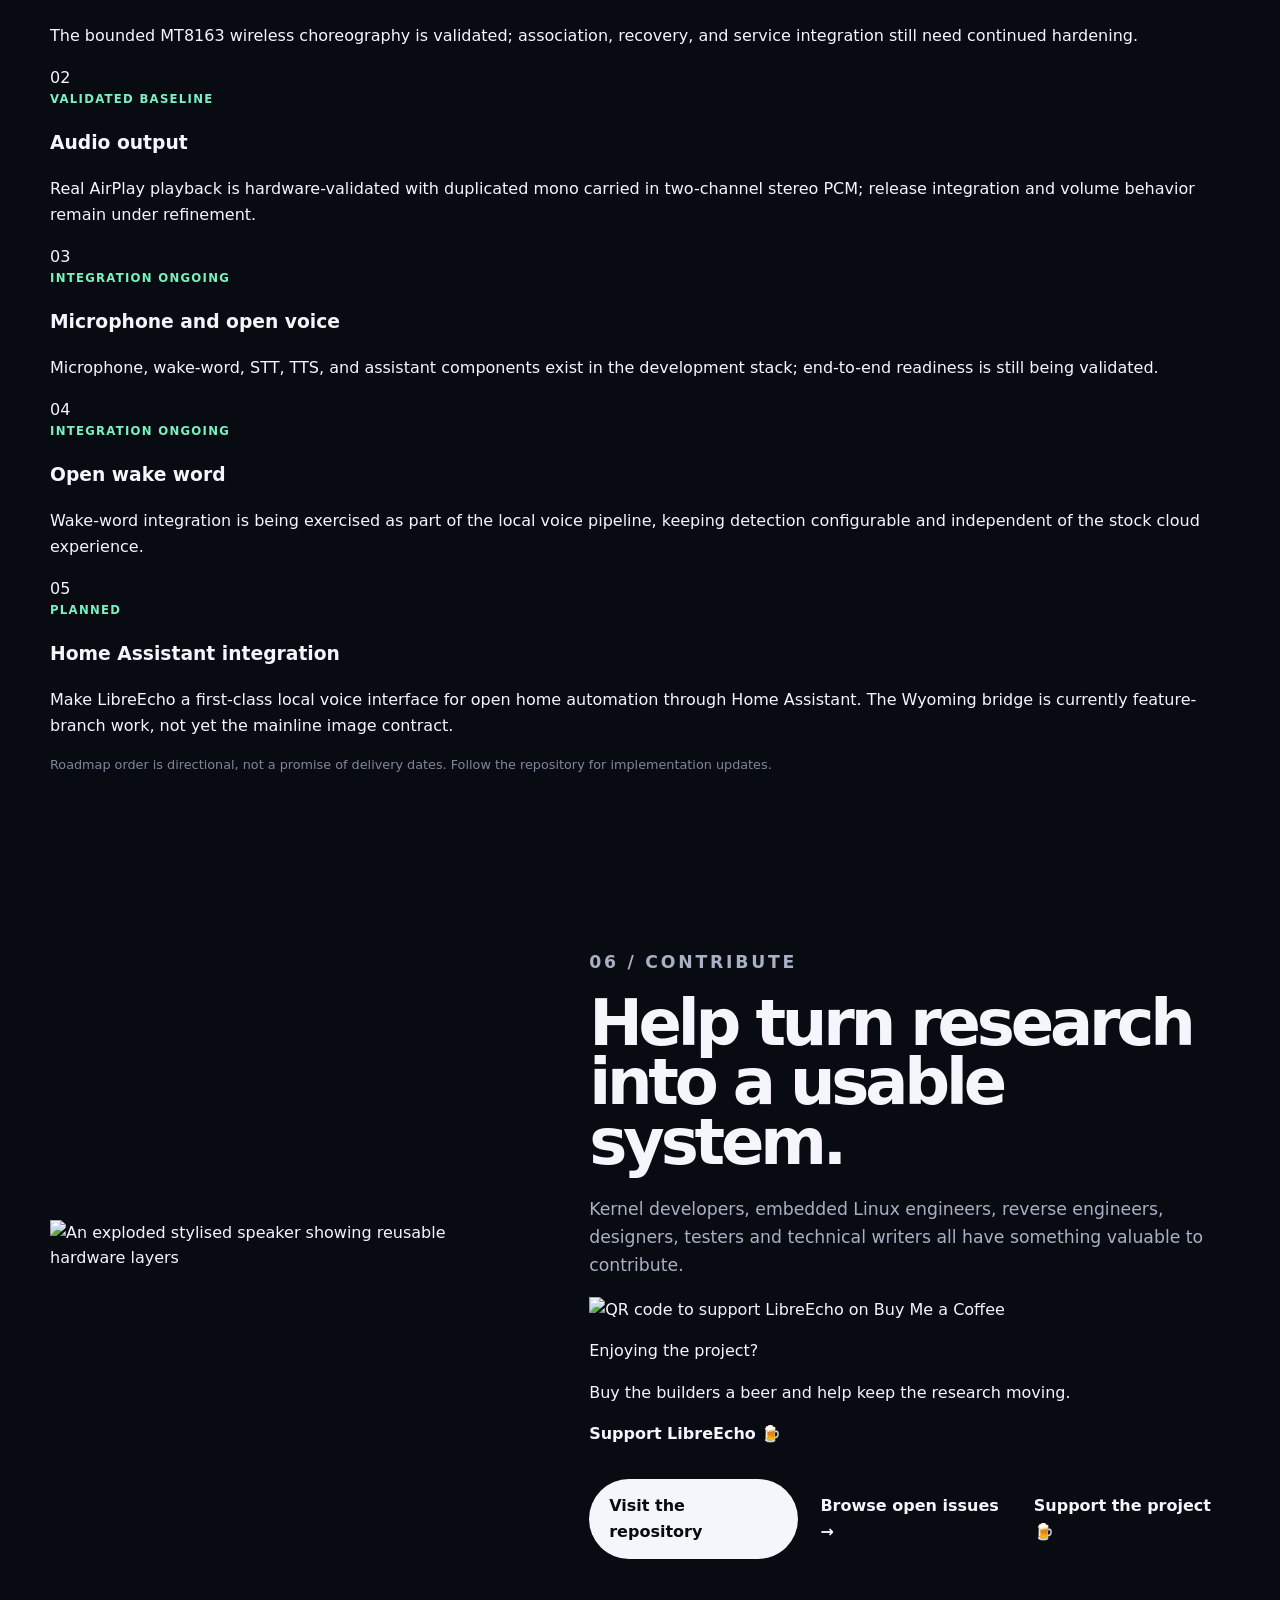
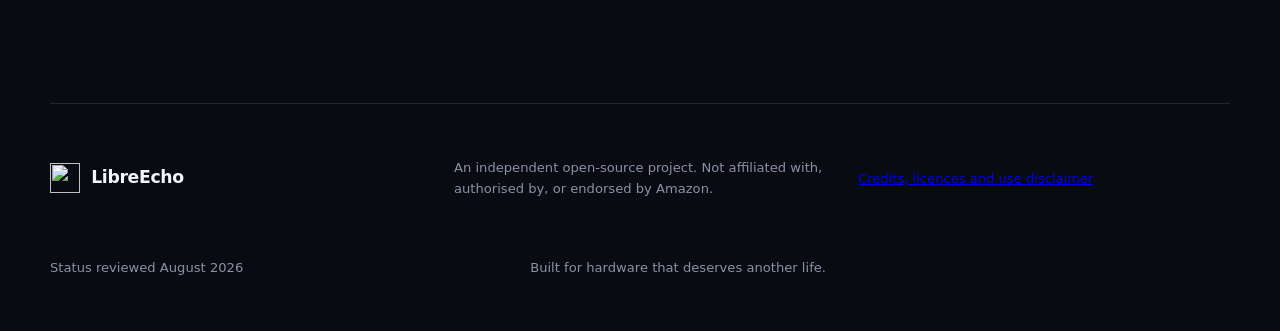
==== commit 01b768db: "docs(dev): refresh status and demo contract Align the development site with the Linux 6.1 PRD baseli" ====
--- a/index.html
+++ b/index.html
@@ -83,30 +83,30 @@
           <p class="section-label">02 / Progress</p>
           <h2>From black box to open platform.</h2>
         </div>
-        <p>Core connectivity and voice capabilities are working in beta. LibreEcho is now adding capabilities that go beyond the stock Echo experience: local voice processing, Local LLM support, AirPlay 2 audio, streamed announcements and LED EQ visualisation.</p>
+        <p>The Linux 6.1 PRD baseline is bootable and independently verified. Real-world hardware, service, and release validation continues; the site separates validated paths from integration work still in progress.</p>
       </div>
       <div class="progress-grid">
         <article class="progress-card complete">
           <div class="card-icon"><img src="assets/images/icon-boot.svg" alt=""></div>
-          <p class="state">Working</p>
+          <p class="state">Validated baseline</p>
           <h3>Boot and recovery</h3>
-          <p>Custom kernels can boot with development access and a repeatable recovery route.</p>
+          <p>The Linux 6.1 development line has a repeatable boot, recovery, and rollback path.</p>
         </article>
         <article class="progress-card complete">
           <div class="card-icon"><img src="assets/images/icon-bluetooth.svg" alt=""></div>
-          <p class="state">Working</p>
+          <p class="state">Validated path</p>
           <h3>Bluetooth transport</h3>
-          <p>The MediaTek connectivity path now completes Bluetooth function initialisation reliably.</p>
+          <p>The MediaTek connectivity path is retained in the validated development service graph; broader integration remains under test.</p>
         </article>
         <article class="progress-card complete">
           <div class="card-icon"><img src="assets/images/icon-wifi.svg" alt=""></div>
-          <p class="state">Working</p>
+          <p class="state">Validation ongoing</p>
           <h3>Wi-Fi connectivity</h3>
-          <p>Wireless networking, firmware loading and the WMT integration path are working parts of the current platform.</p>
+          <p>Firmware loading and the bounded WMT development choreography are validated; association and service hardening remain active work.</p>
         </article>
         <article class="progress-card complete">
           <div class="card-icon"><img src="assets/images/icon-audio.svg" alt=""></div>
-          <p class="state">Working</p>
+          <p class="state">Hardware validated</p>
           <h3>Audio, LED and announcements</h3>
           <p>Linux 6.1 AirPlay playback uses the accepted duplicated-mono stereo PCM transport; announcement and LED service integration remains under active validation.</p>
         </article>
@@ -138,11 +138,11 @@
         <div class="architecture-grid">
           <div>
             <h2>A complete local-first stack.</h2>
-        <p class="body-copy">The stock Echo is the starting point, not the ceiling. LibreEcho keeps the useful hardware while adding local intelligence and open integrations: microphone input, OpenWakeWord, Local LLM support, AirPlay 2 playback, streamed announcements and LED EQ visualisation. Home Assistant/Wyoming integration remains the next broader ecosystem step.</p>
+        <p class="body-copy">The stock Echo is the starting point, not the ceiling. LibreEcho keeps the useful hardware while building local intelligence and open integrations. Linux 6.1 audio playback is hardware-validated; microphone, wake-word, assistant, and Home Assistant/Wyoming paths remain explicit integration targets rather than stable release claims.</p>
           </div>
           <div class="stack" role="img" aria-label="LibreEcho software stack: applications, local voice services, system daemons, Linux kernel and Echo Gen 2 hardware">
             <div><span>Applications</span><small>Home automation · media · utilities</small></div>
-            <div><span>Local intelligence</span><small>OpenWakeWord · Local LLM · speech · intent routing</small></div>
+            <div><span>Local intelligence</span><small>Wake word · speech · intent routing · integration targets</small></div>
             <div><span>Media and expression</span><small>AirPlay 2 · announcements · LED EQ visualisation</small></div>
             <div><span>System services</span><small>Audio · LEDs · Bluetooth · Wi-Fi</small></div>
             <div><span>Linux kernel</span><small>MT8163 · device tree · drivers</small></div>
@@ -158,32 +158,32 @@
         <p class="section-label">05 / Roadmap</p>
           <h2>Make the Echo useful again.</h2>
         </div>
-        <p>These are the ambitions guiding LibreEcho from hardware bring-up to a genuinely useful, local-first assistant.</p>
+        <p>These are the ambitions guiding LibreEcho from the current PRD development baseline to a stable, useful local-first assistant.</p>
       </div>
       <div class="roadmap-grid">
         <article class="roadmap-card complete">
           <span class="roadmap-number">01</span>
-          <p class="state">Working</p>
-          <h3>Wi-Fi</h3>
-          <p>Reliable wireless networking is working on the open platform, providing the foundation for local services, updates and external control.</p>
+          <p class="state">Hardening</p>
+          <h3>Wi-Fi integration</h3>
+          <p>The bounded MT8163 wireless choreography is validated; association, recovery, and service integration still need continued hardening.</p>
         </article>
         <article class="roadmap-card complete">
           <span class="roadmap-number">02</span>
-          <p class="state">Working</p>
+          <p class="state">Validated baseline</p>
           <h3>Audio output</h3>
-          <p>Speaker playback, AirPlay audio and local announcements now have a shared packaged path, with volume handling under active refinement.</p>
+          <p>Real AirPlay playback is hardware-validated with duplicated mono carried in two-channel stereo PCM; release integration and volume behavior remain under refinement.</p>
         </article>
         <article class="roadmap-card complete">
           <span class="roadmap-number">03</span>
-          <p class="state">Working</p>
+          <p class="state">Integration ongoing</p>
           <h3>Microphone and open voice</h3>
-          <p>The microphone array, OpenWakeWord detection and local voice pipeline are working foundations for private, extensible voice interactions.</p>
+          <p>Microphone, wake-word, STT, TTS, and assistant components exist in the development stack; end-to-end readiness is still being validated.</p>
         </article>
         <article class="roadmap-card complete">
           <span class="roadmap-number">04</span>
-          <p class="state">Working</p>
+          <p class="state">Integration ongoing</p>
           <h3>Open wake word</h3>
-          <p>OpenWakeWord is working as part of the local voice pipeline, keeping wake detection configurable and independent of the stock cloud experience.</p>
+          <p>Wake-word integration is being exercised as part of the local voice pipeline, keeping detection configurable and independent of the stock cloud experience.</p>
         </article>
         <article class="roadmap-card">
           <span class="roadmap-number">05</span>
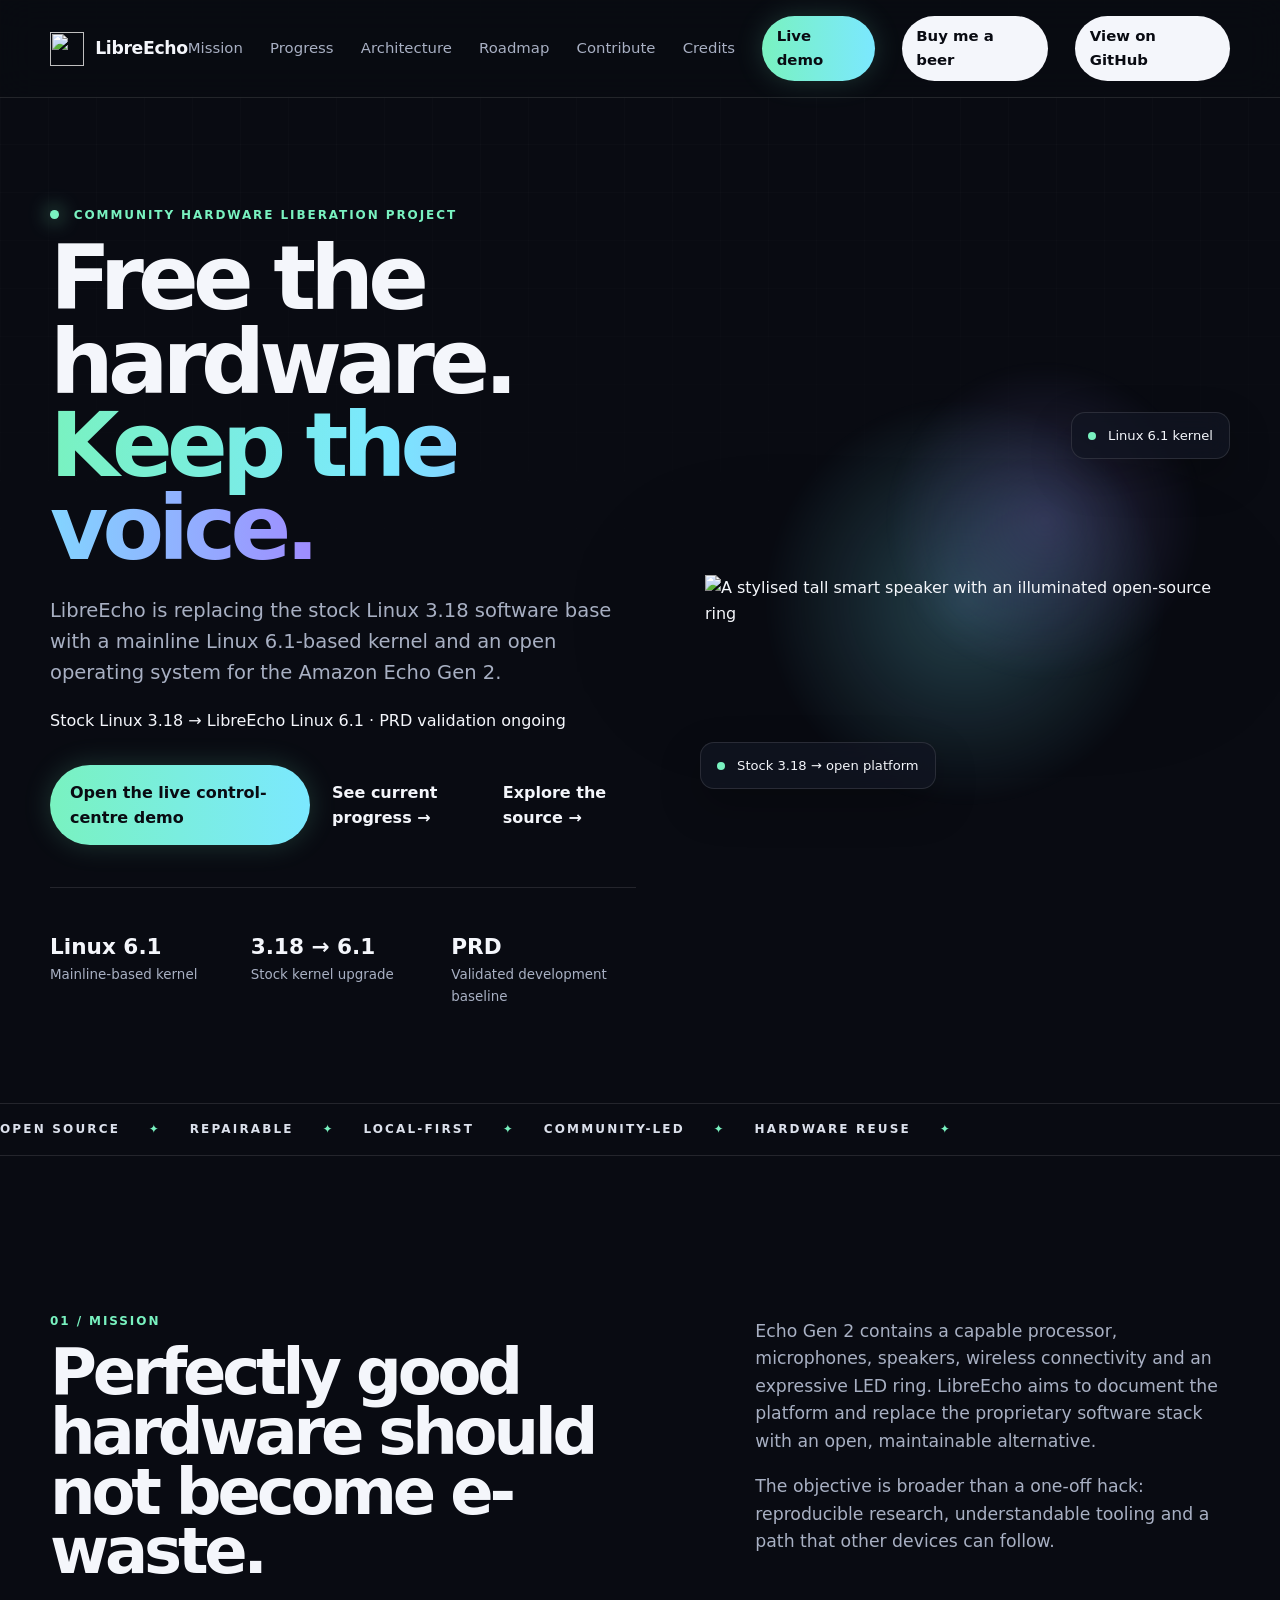
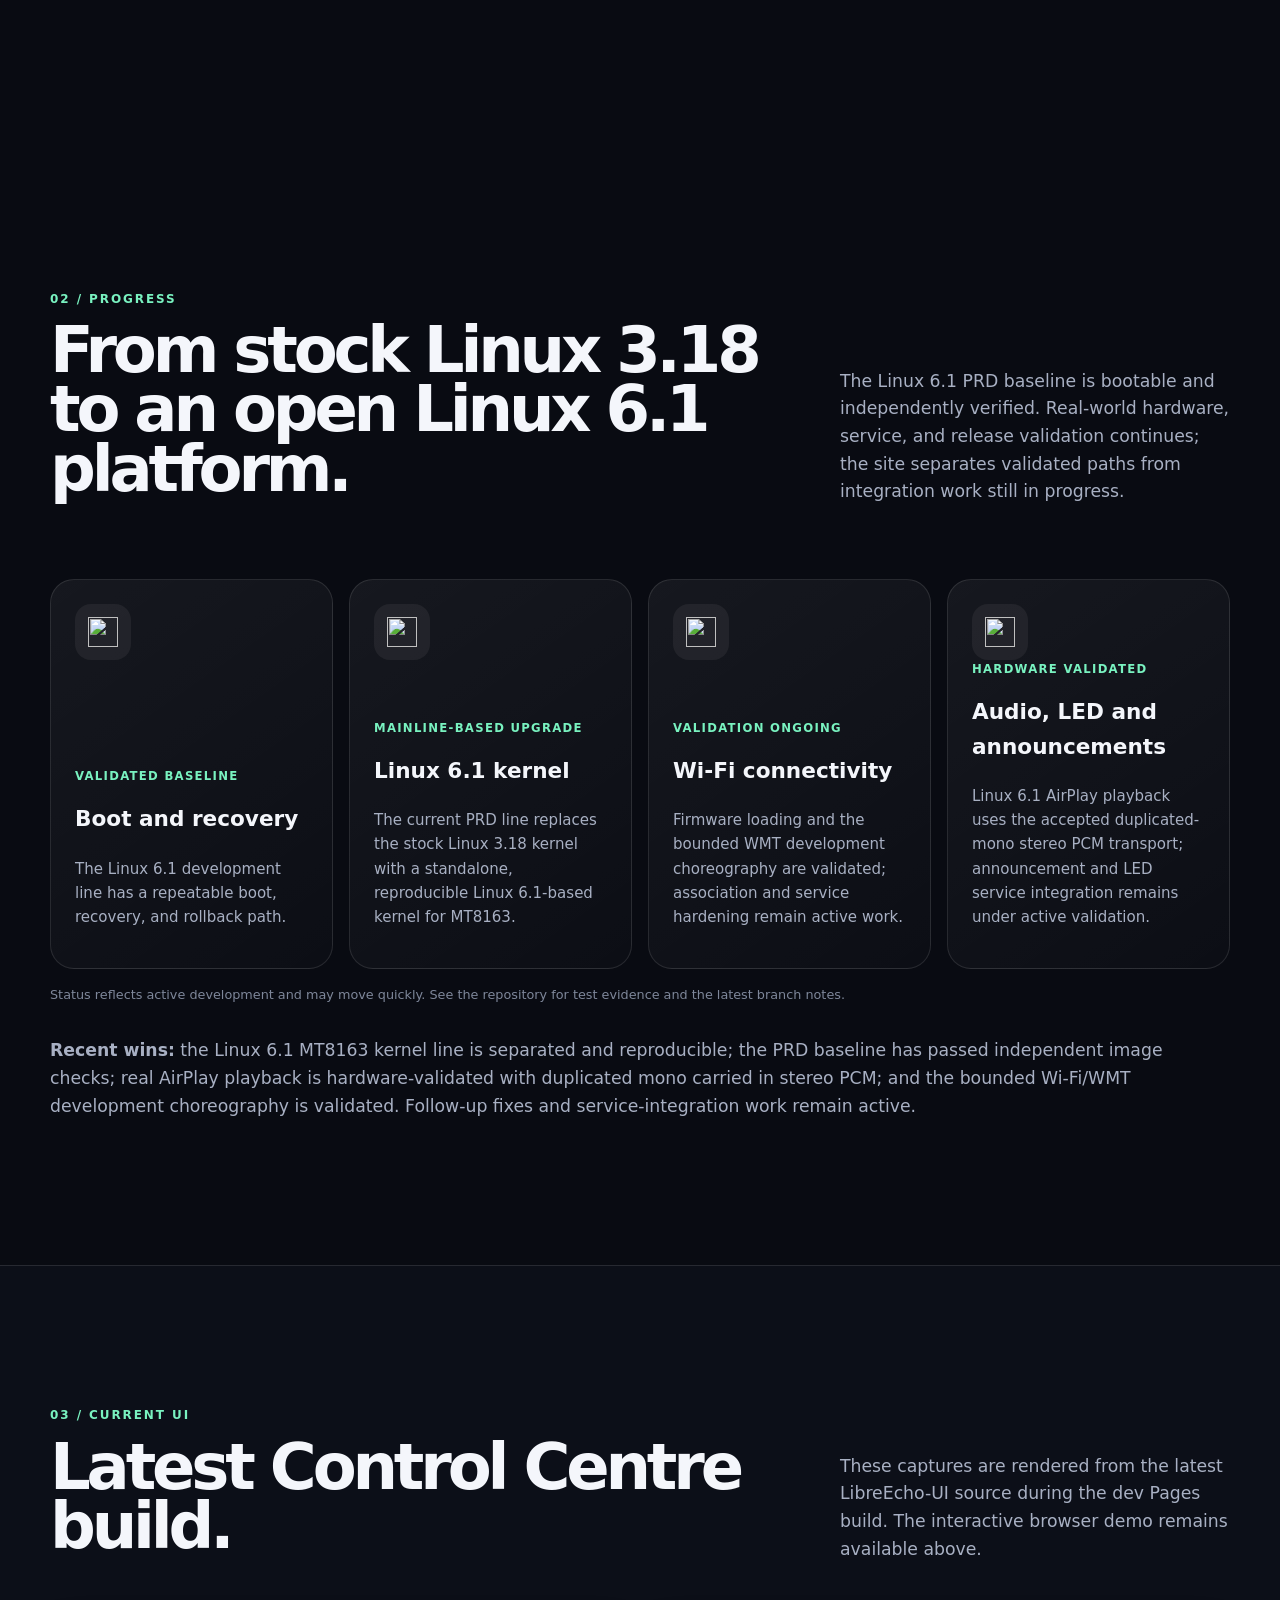
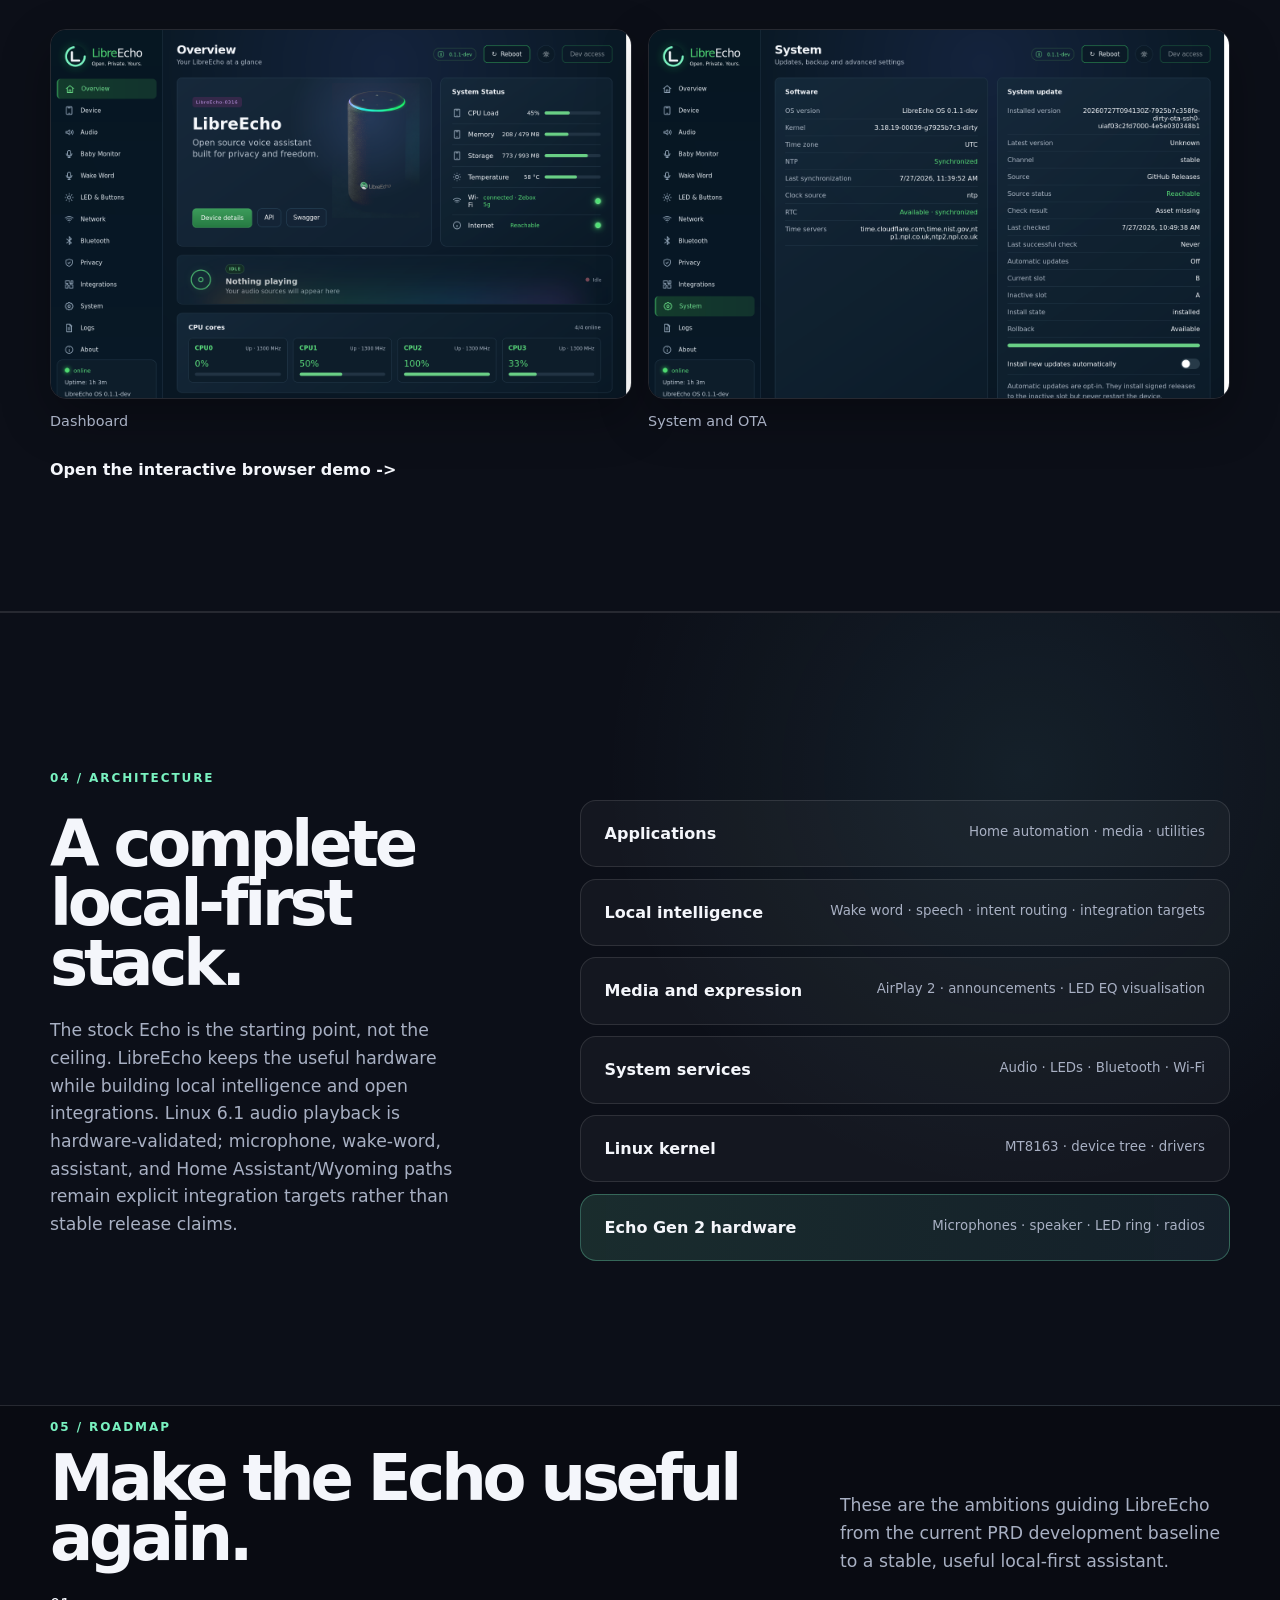
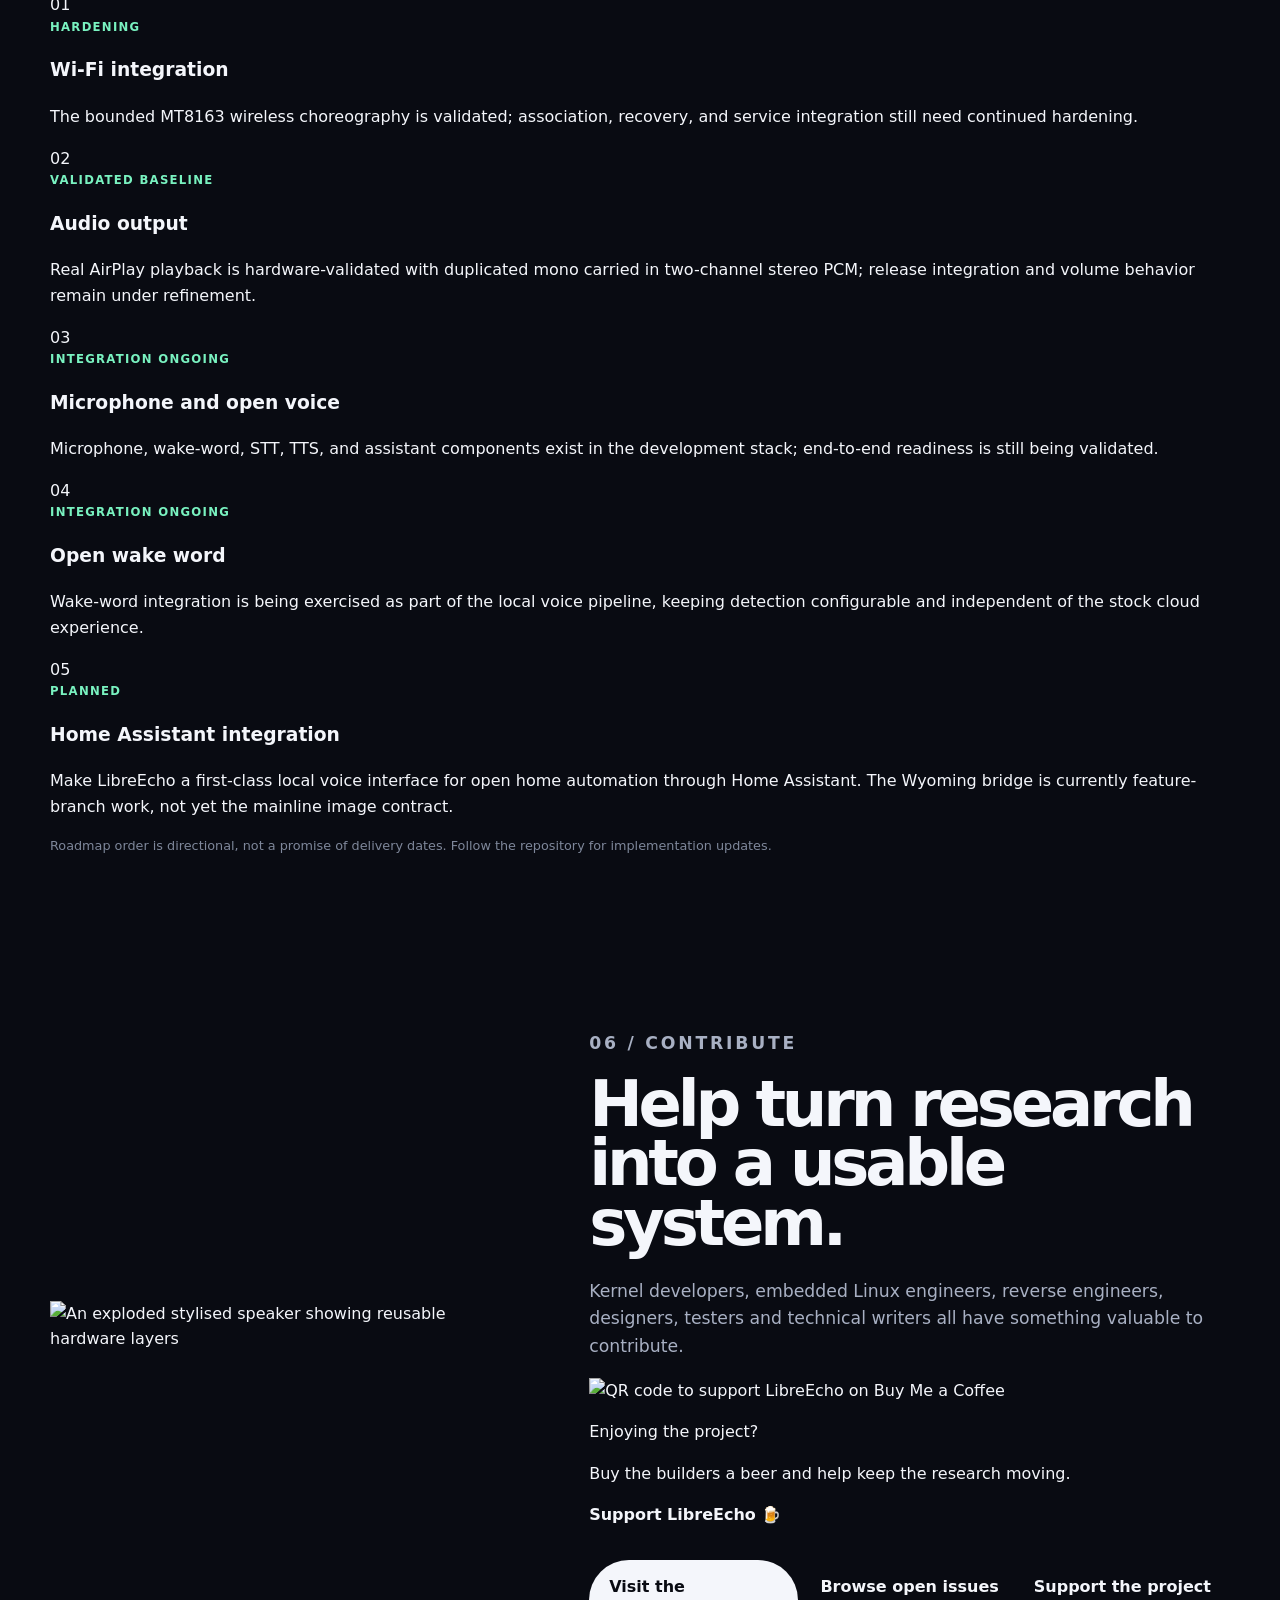
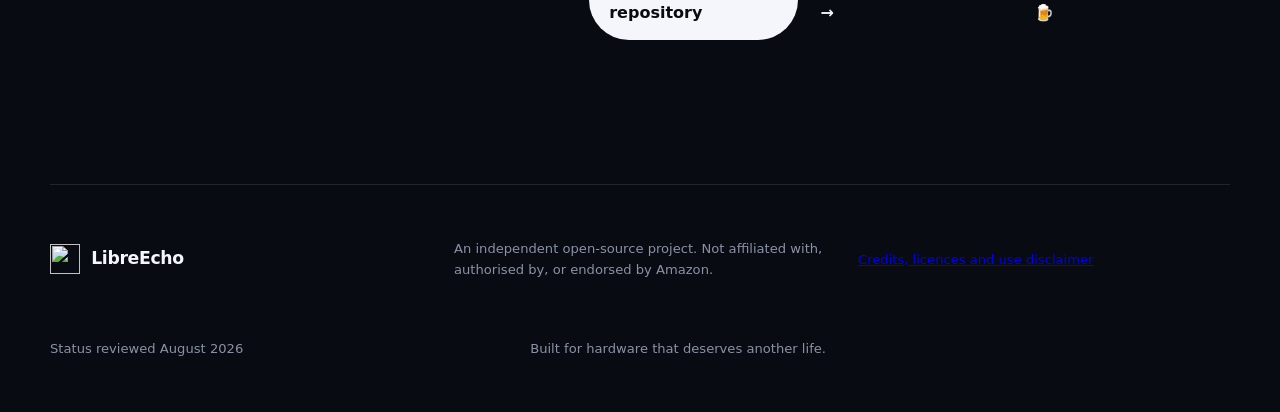
==== commit 3f0a8e26: "docs(dev): foreground Linux 6.1 kernel upgrade" ====
--- a/index.html
+++ b/index.html
@@ -40,25 +40,25 @@
       <div class="hero-copy">
         <p class="eyebrow"><span class="pulse"></span> Community hardware liberation project</p>
         <h1>Free the hardware.<br><span>Keep the voice.</span></h1>
-        <p class="hero-lead">LibreEcho is building an open operating system for the Amazon Echo Gen 2—turning capable, locked-down hardware into a useful, hackable platform.</p>
-        <p class="status-note"><span class="status-dot"></span>Active Linux 6.1 PRD development · validation and fixes ongoing</p>
+        <p class="hero-lead">LibreEcho is replacing the stock Linux 3.18 software base with a mainline Linux 6.1-based kernel and an open operating system for the Amazon Echo Gen 2.</p>
+        <p class="status-note"><span class="status-dot"></span>Stock Linux 3.18 → LibreEcho Linux 6.1 · PRD validation ongoing</p>
         <div class="hero-actions">
           <a class="button demo-button" href="demo/">Open the live control-centre demo</a>
           <a class="text-link" href="#progress">See current progress <span aria-hidden="true">→</span></a>
           <a class="text-link" href="https://github.com/" data-repo-link>Explore the source <span aria-hidden="true">→</span></a>
         </div>
         <ul class="hero-stats" aria-label="Project highlights">
-          <li><strong>MT8163</strong><span>MediaTek platform</span></li>
-          <li><strong>Gen 2</strong><span>Initial hardware target</span></li>
-          <li><strong>Open</strong><span>Code and research</span></li>
+          <li><strong>Linux 6.1</strong><span>Mainline-based kernel</span></li>
+          <li><strong>3.18 → 6.1</strong><span>Stock kernel upgrade</span></li>
+          <li><strong>PRD</strong><span>Validated development baseline</span></li>
         </ul>
       </div>
       <div class="hero-art" aria-label="Stylised LibreEcho speaker illustration">
         <div class="orb orb-one"></div>
         <div class="orb orb-two"></div>
         <img src="assets/images/echo-hero.svg" alt="A stylised tall smart speaker with an illuminated open-source ring">
-        <div class="status-card status-card-top"><span></span> Boot chain explored</div>
-        <div class="status-card status-card-bottom"><span></span> Bluetooth operational</div>
+        <div class="status-card status-card-top"><span></span> Linux 6.1 kernel</div>
+        <div class="status-card status-card-bottom"><span></span> Stock 3.18 → open platform</div>
       </div>
     </section>
 
@@ -81,7 +81,7 @@
       <div class="section-heading">
         <div>
           <p class="section-label">02 / Progress</p>
-          <h2>From black box to open platform.</h2>
+          <h2>From stock Linux 3.18 to an open Linux 6.1 platform.</h2>
         </div>
         <p>The Linux 6.1 PRD baseline is bootable and independently verified. Real-world hardware, service, and release validation continues; the site separates validated paths from integration work still in progress.</p>
       </div>
@@ -93,10 +93,10 @@
           <p>The Linux 6.1 development line has a repeatable boot, recovery, and rollback path.</p>
         </article>
         <article class="progress-card complete">
-          <div class="card-icon"><img src="assets/images/icon-bluetooth.svg" alt=""></div>
-          <p class="state">Validated path</p>
-          <h3>Bluetooth transport</h3>
-          <p>The MediaTek connectivity path is retained in the validated development service graph; broader integration remains under test.</p>
+          <div class="card-icon"><img src="assets/images/icon-boot.svg" alt=""></div>
+          <p class="state">Mainline-based upgrade</p>
+          <h3>Linux 6.1 kernel</h3>
+          <p>The current PRD line replaces the stock Linux 3.18 kernel with a standalone, reproducible Linux 6.1-based kernel for MT8163.</p>
         </article>
         <article class="progress-card complete">
           <div class="card-icon"><img src="assets/images/icon-wifi.svg" alt=""></div>
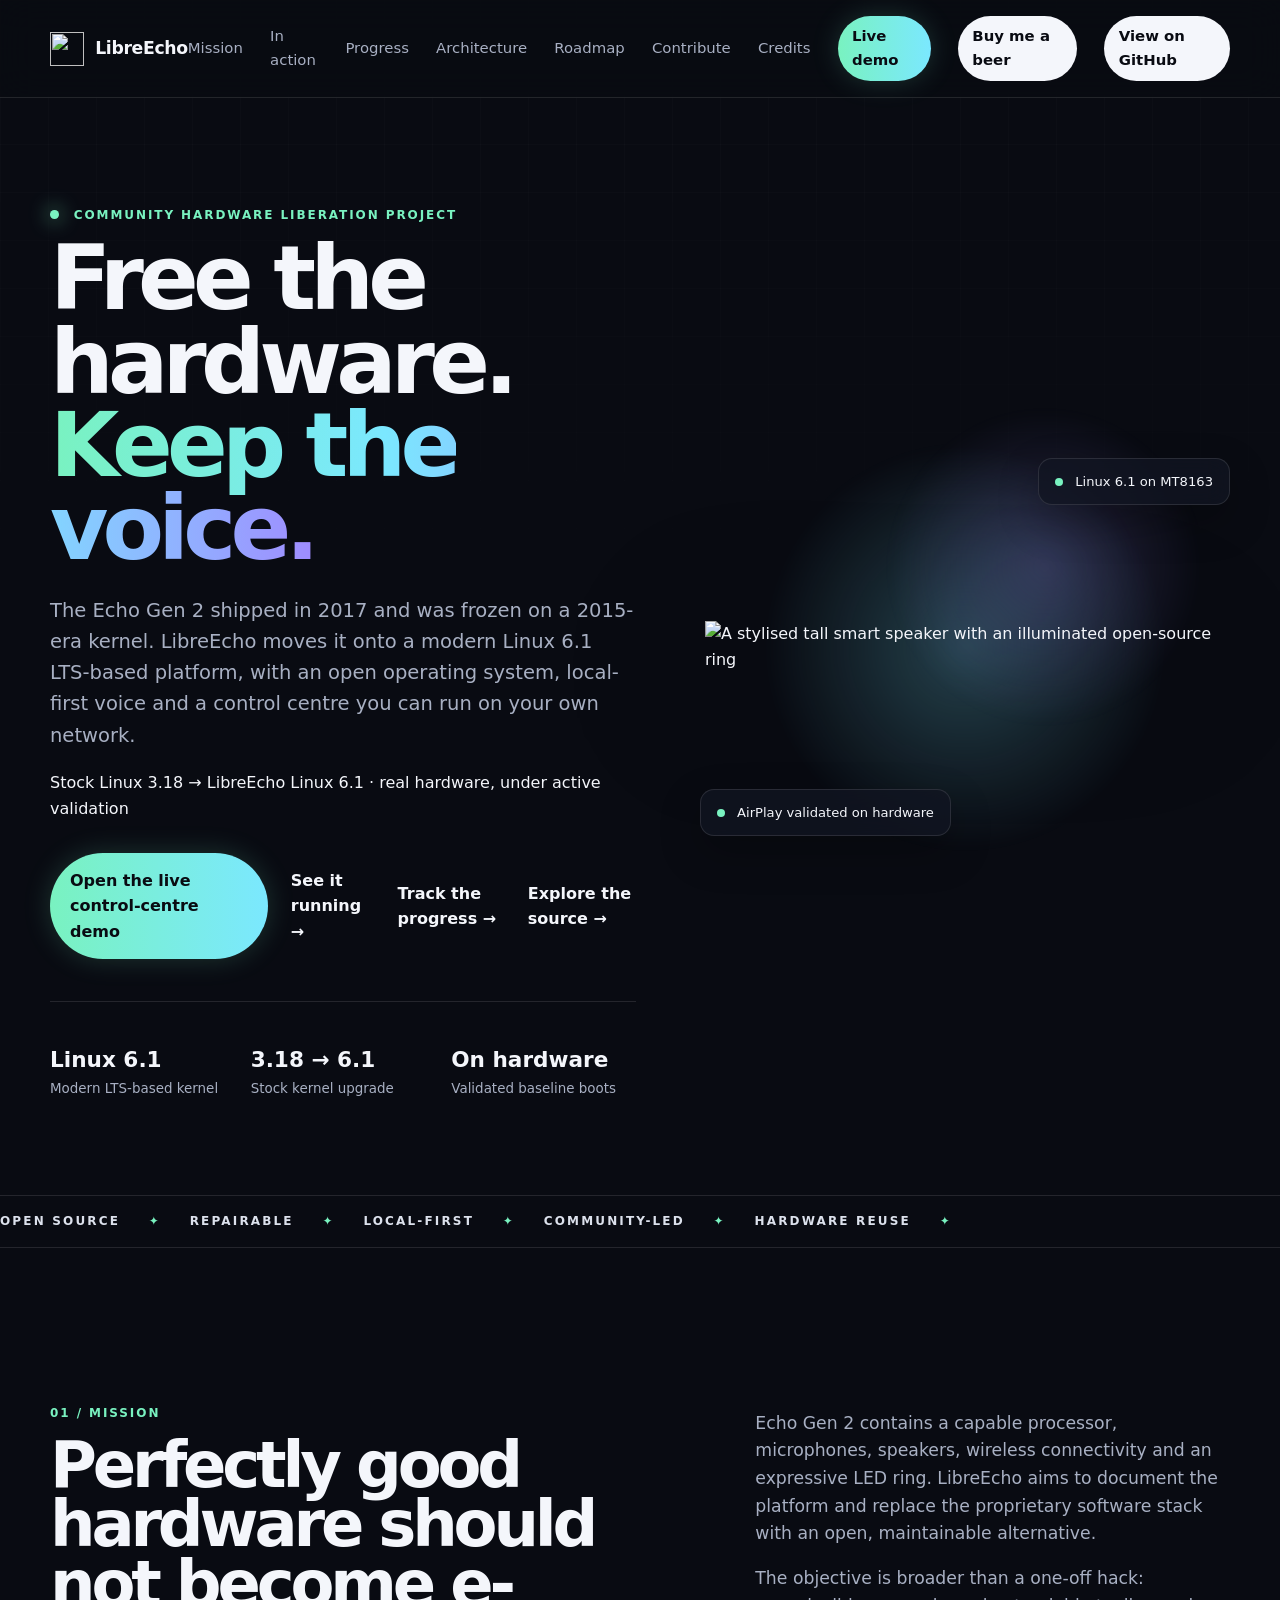
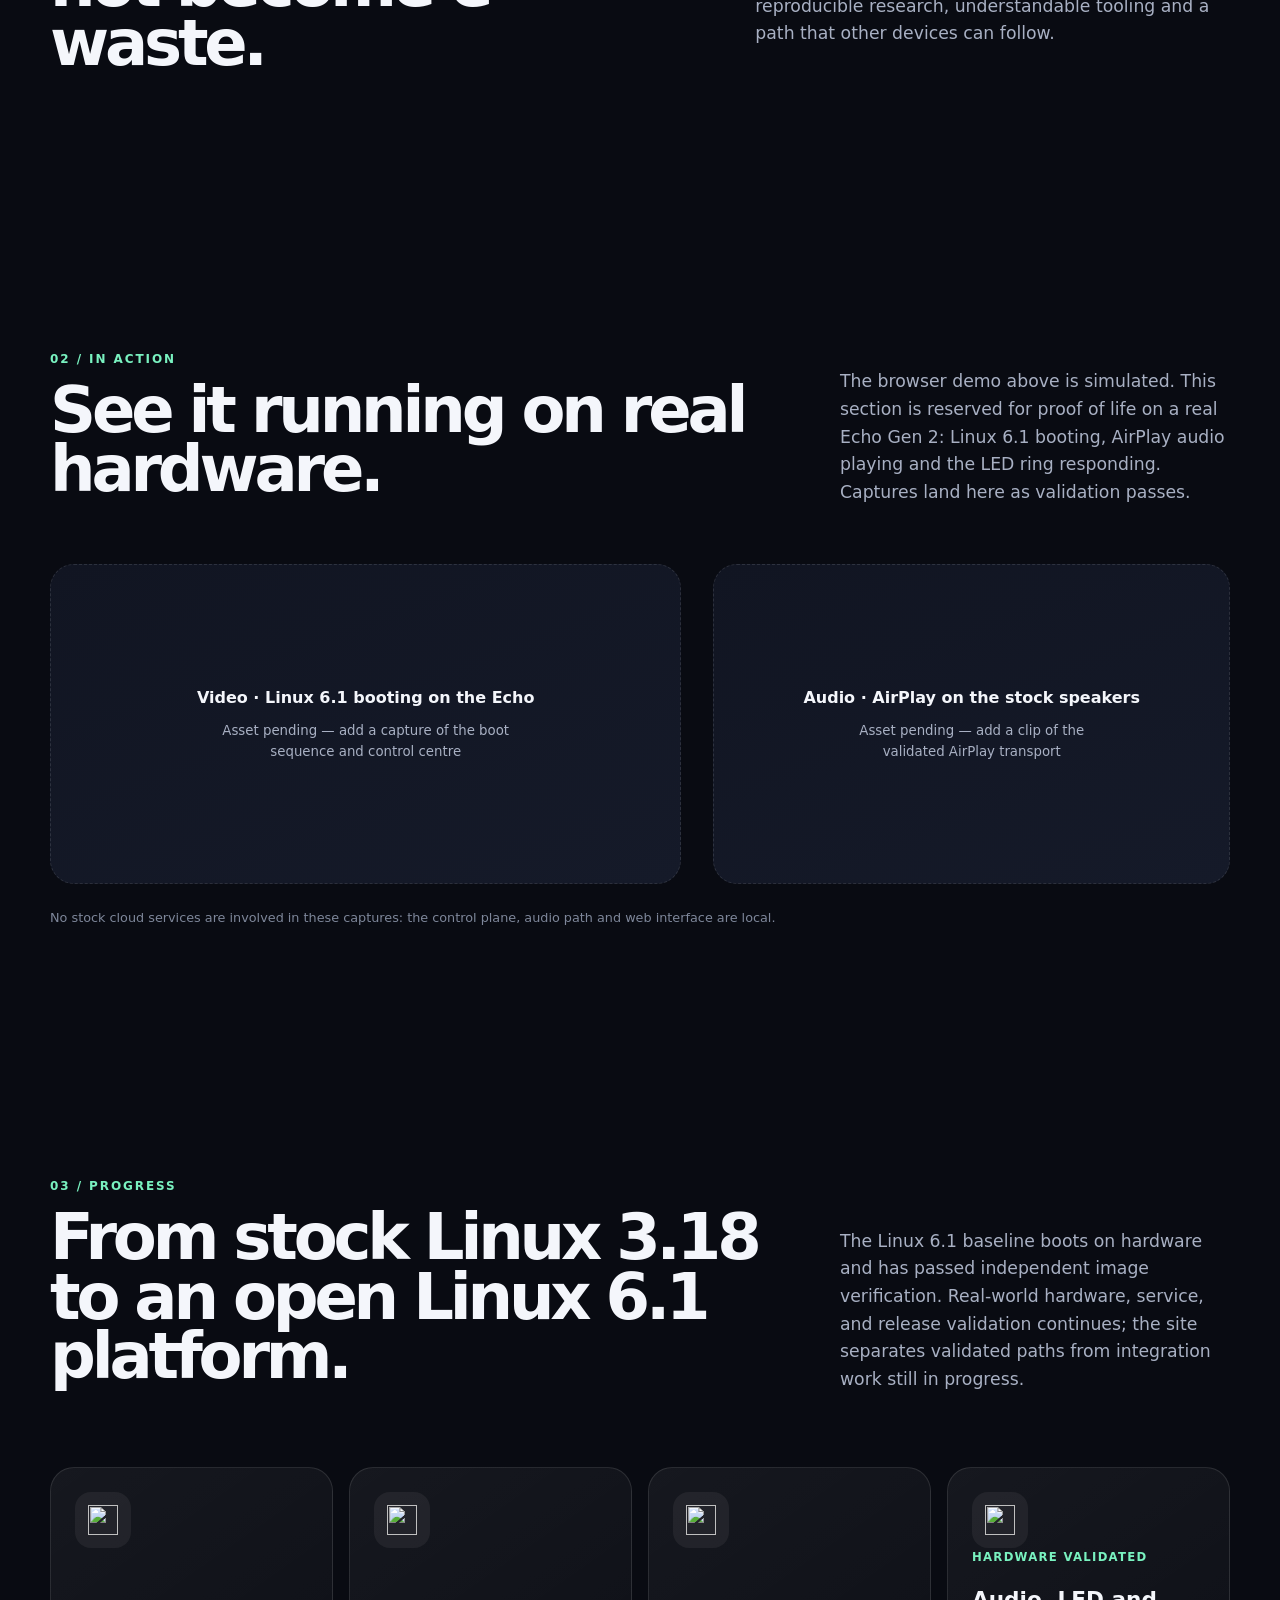
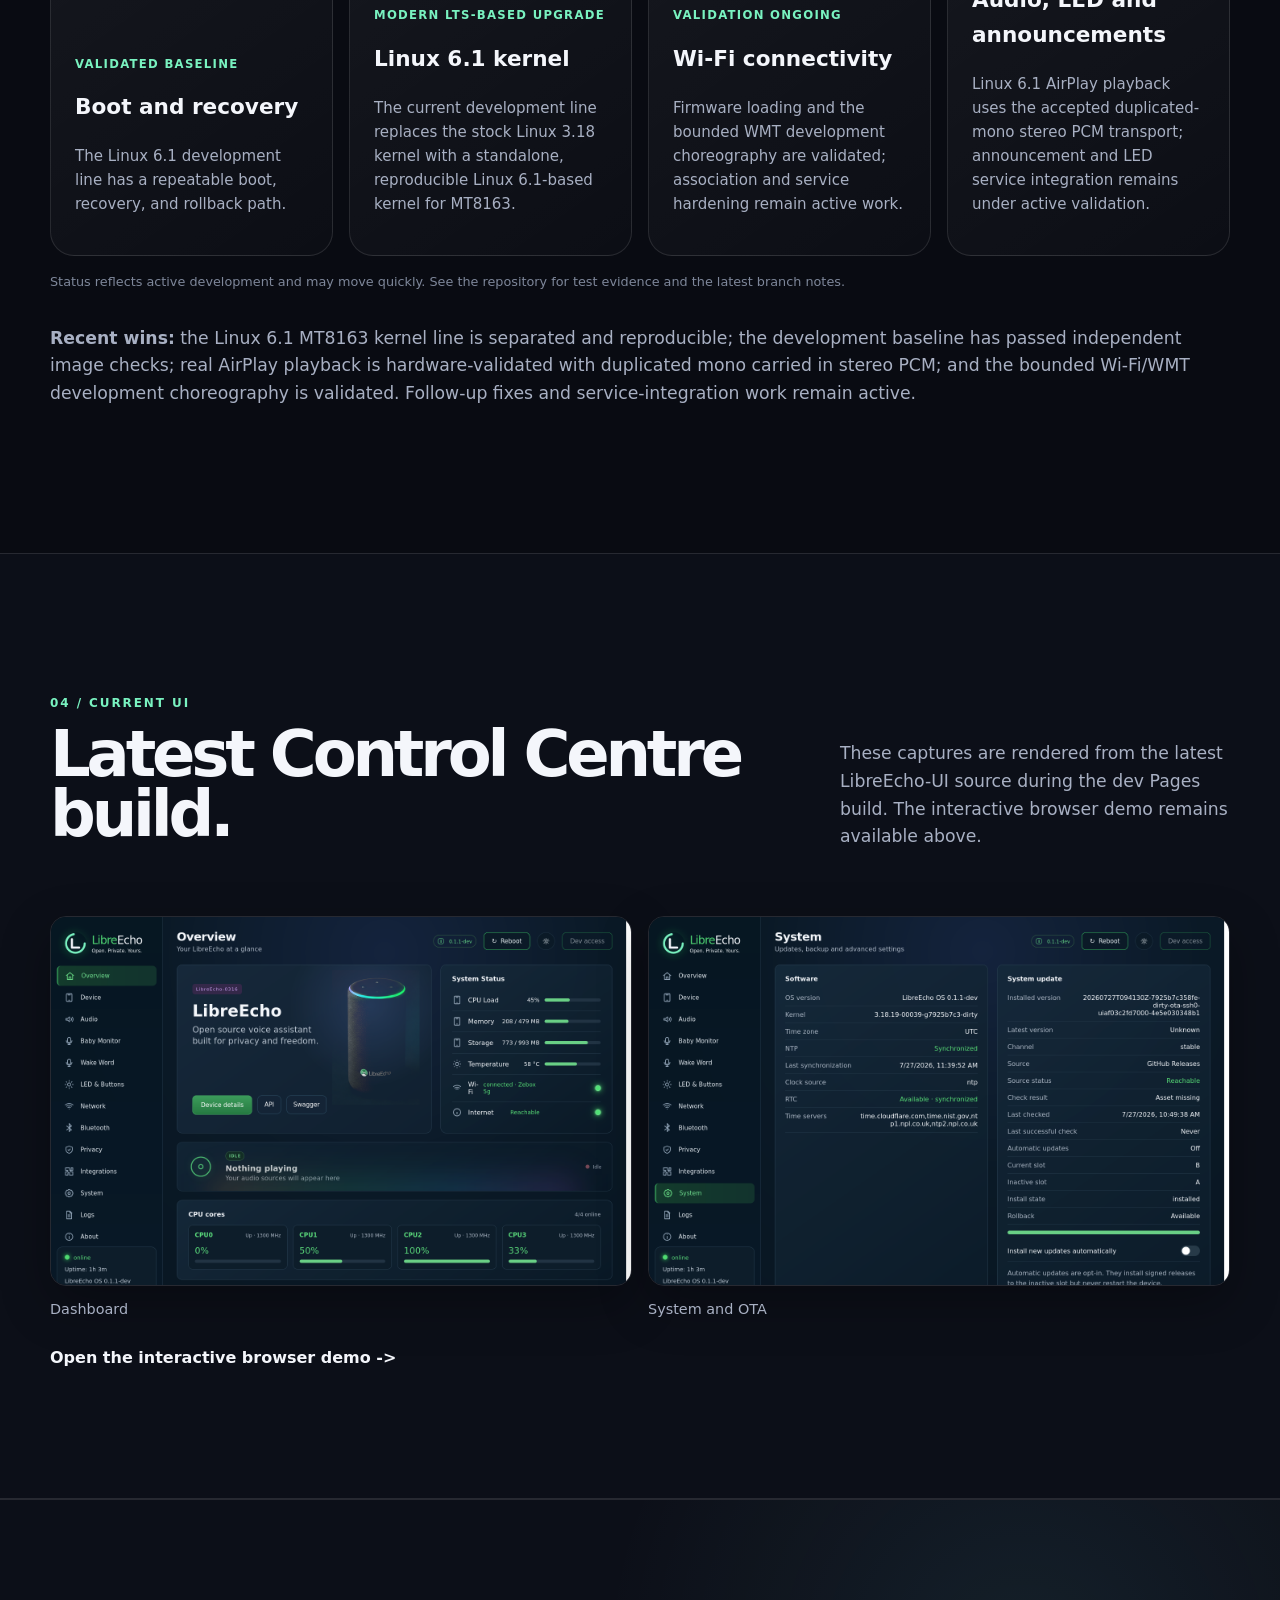
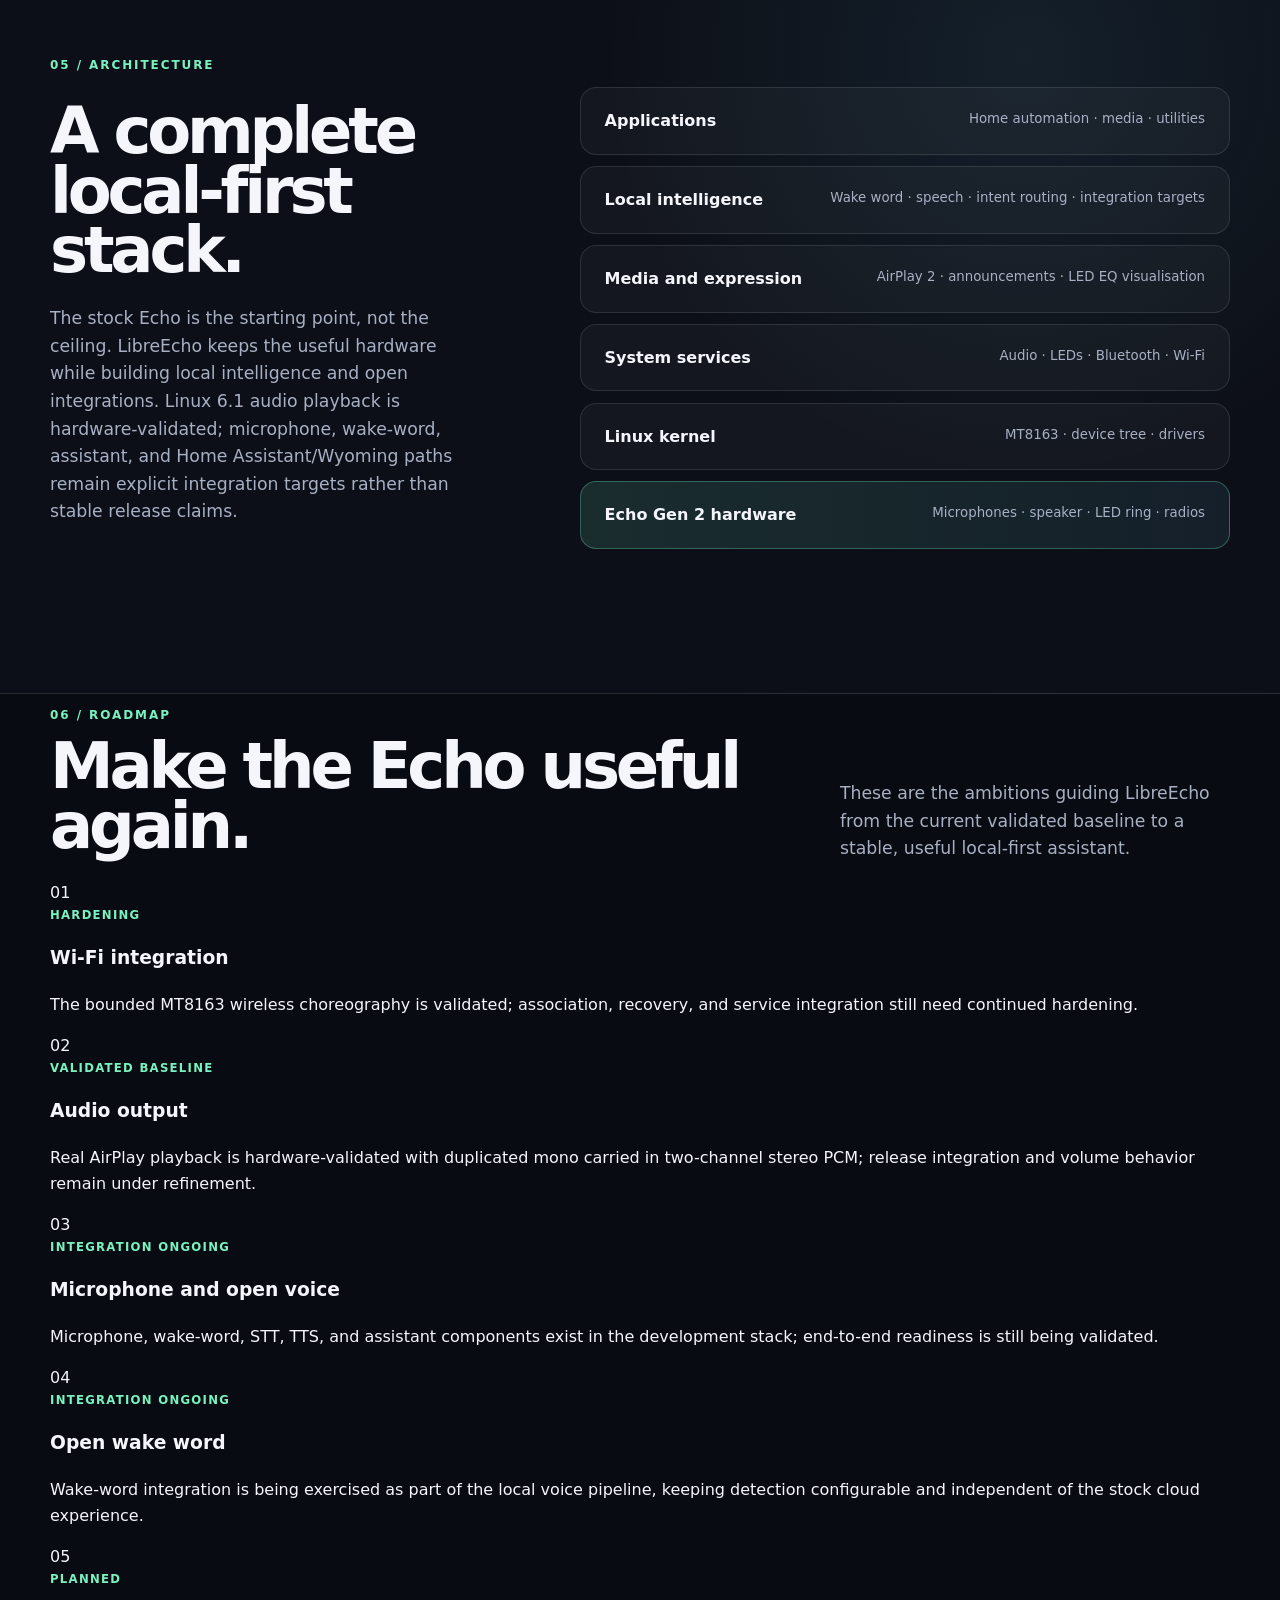
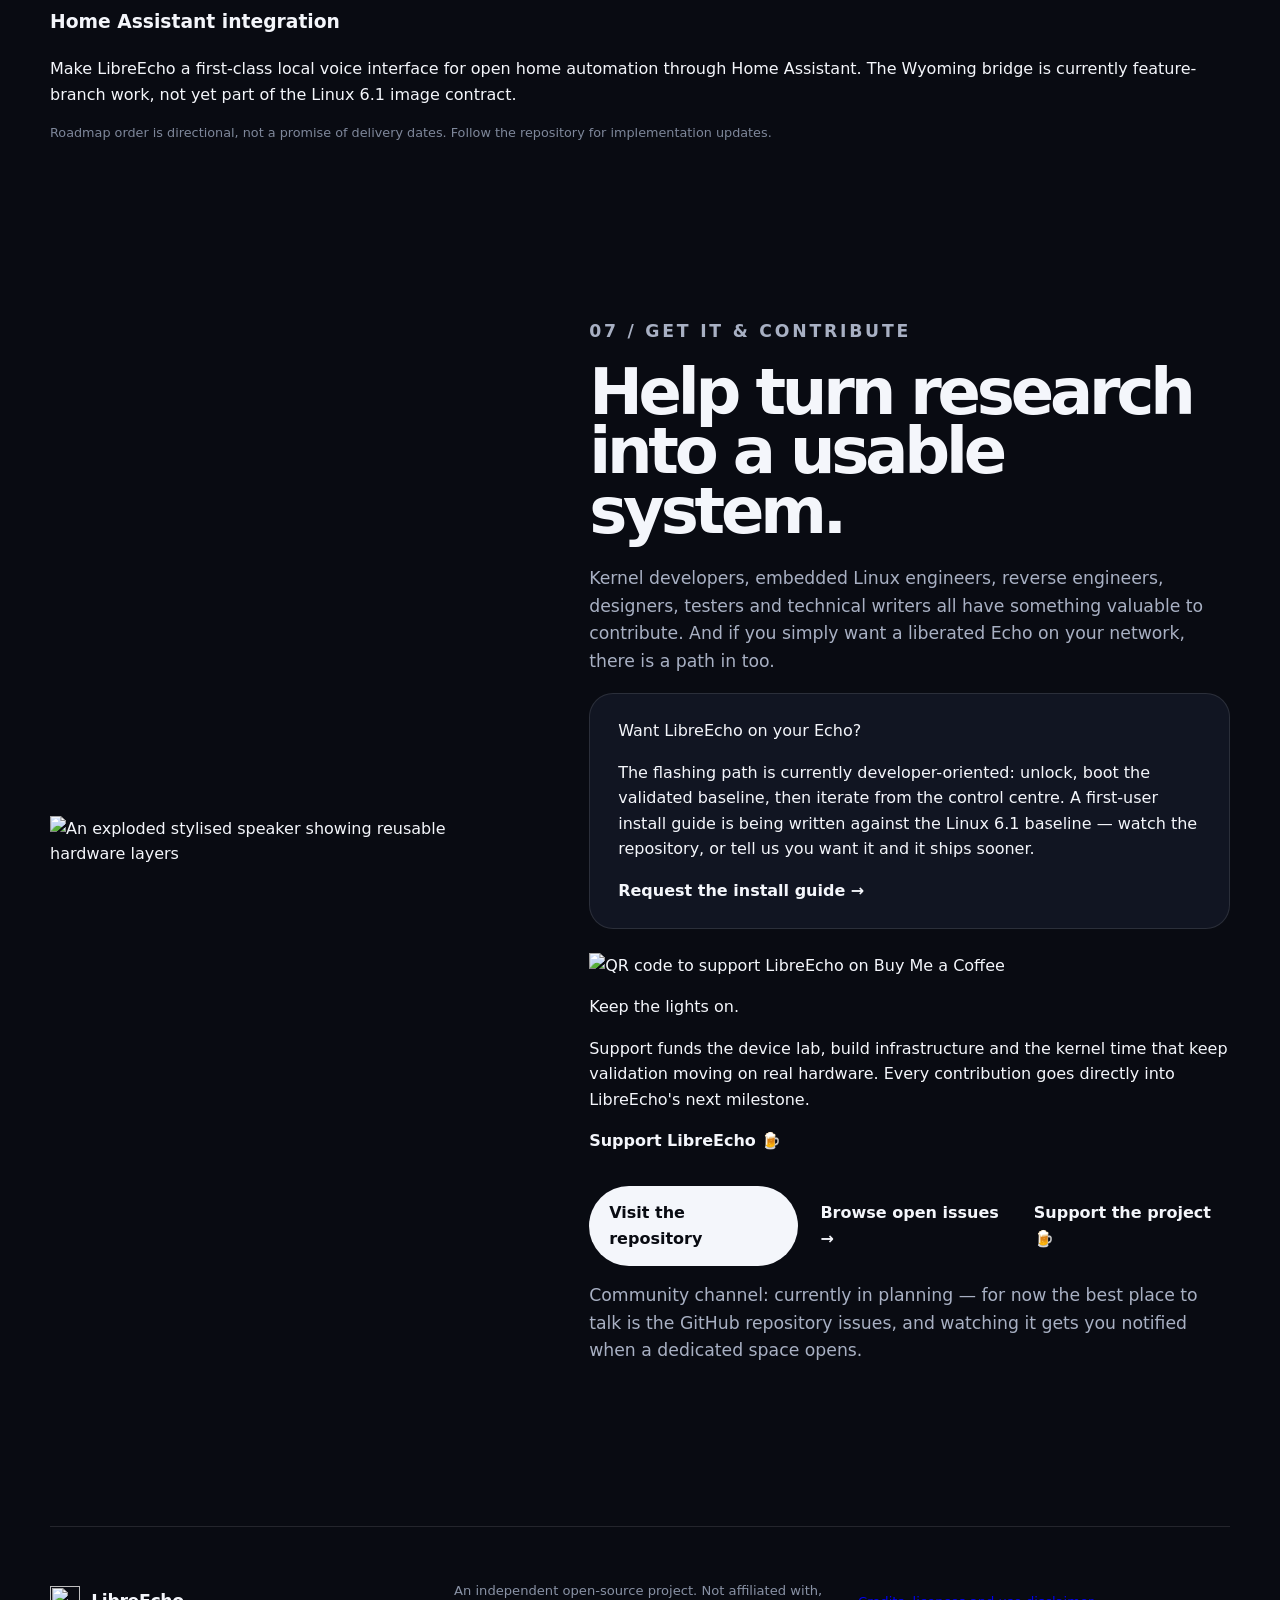
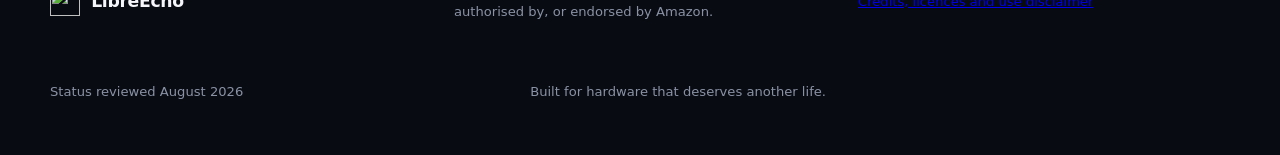
==== commit d70945d7: "docs(dev): adopter/supporter rework of homepage Human hero framing around the 3.18-to-6.1 kernel upg" ====
--- a/index.html
+++ b/index.html
@@ -3,10 +3,10 @@
 <head>
   <meta charset="utf-8">
   <meta name="viewport" content="width=device-width, initial-scale=1">
-  <meta name="description" content="LibreEcho is an open-source effort to give Amazon Echo Gen 2 hardware a useful life beyond its original software.">
+  <meta name="description" content="LibreEcho moves the Amazon Echo Gen 2 from a frozen 2015-era stock kernel onto a modern Linux 6.1 LTS-based platform: open, local-first and repairable.">
   <meta name="theme-color" content="#090b12">
   <meta property="og:title" content="LibreEcho — Free the hardware">
-  <meta property="og:description" content="An open operating system and community-led hardware enablement project for Amazon Echo Gen 2.">
+  <meta property="og:description" content="An open operating system that replaces the Echo Gen 2's stock Linux 3.18 base with a modern Linux 6.1 LTS-based kernel and a local-first control centre.">
   <meta property="og:image" content="assets/images/social-card.jpg">
   <title>LibreEcho — Free the hardware</title>
   <link rel="icon" href="assets/images/favicon.svg" type="image/svg+xml">
@@ -24,6 +24,7 @@
     <button class="menu-toggle" type="button" aria-expanded="false" aria-controls="primary-nav">Menu</button>
     <nav id="primary-nav" class="primary-nav" aria-label="Primary navigation">
       <a href="#mission">Mission</a>
+      <a href="#proof">In action</a>
       <a href="#progress">Progress</a>
       <a href="#architecture">Architecture</a>
       <a href="#roadmap">Roadmap</a>
@@ -40,25 +41,26 @@
       <div class="hero-copy">
         <p class="eyebrow"><span class="pulse"></span> Community hardware liberation project</p>
         <h1>Free the hardware.<br><span>Keep the voice.</span></h1>
-        <p class="hero-lead">LibreEcho is replacing the stock Linux 3.18 software base with a mainline Linux 6.1-based kernel and an open operating system for the Amazon Echo Gen 2.</p>
-        <p class="status-note"><span class="status-dot"></span>Stock Linux 3.18 → LibreEcho Linux 6.1 · PRD validation ongoing</p>
+        <p class="hero-lead">The Echo Gen 2 shipped in 2017 and was frozen on a 2015-era kernel. LibreEcho moves it onto a modern Linux 6.1 LTS-based platform, with an open operating system, local-first voice and a control centre you can run on your own network.</p>
+        <p class="status-note"><span class="status-dot"></span>Stock Linux 3.18 → LibreEcho Linux 6.1 · real hardware, under active validation</p>
         <div class="hero-actions">
           <a class="button demo-button" href="demo/">Open the live control-centre demo</a>
-          <a class="text-link" href="#progress">See current progress <span aria-hidden="true">→</span></a>
+          <a class="text-link" href="#proof">See it running <span aria-hidden="true">→</span></a>
+          <a class="text-link" href="#progress">Track the progress <span aria-hidden="true">→</span></a>
           <a class="text-link" href="https://github.com/" data-repo-link>Explore the source <span aria-hidden="true">→</span></a>
         </div>
         <ul class="hero-stats" aria-label="Project highlights">
-          <li><strong>Linux 6.1</strong><span>Mainline-based kernel</span></li>
+          <li><strong>Linux 6.1</strong><span>Modern LTS-based kernel</span></li>
           <li><strong>3.18 → 6.1</strong><span>Stock kernel upgrade</span></li>
-          <li><strong>PRD</strong><span>Validated development baseline</span></li>
+          <li><strong>On hardware</strong><span>Validated baseline boots</span></li>
         </ul>
       </div>
       <div class="hero-art" aria-label="Stylised LibreEcho speaker illustration">
         <div class="orb orb-one"></div>
         <div class="orb orb-two"></div>
         <img src="assets/images/echo-hero.svg" alt="A stylised tall smart speaker with an illuminated open-source ring">
-        <div class="status-card status-card-top"><span></span> Linux 6.1 kernel</div>
-        <div class="status-card status-card-bottom"><span></span> Stock 3.18 → open platform</div>
+        <div class="status-card status-card-top"><span></span> Linux 6.1 on MT8163</div>
+        <div class="status-card status-card-bottom"><span></span> AirPlay validated on hardware</div>
       </div>
     </section>
 
@@ -77,13 +79,38 @@
       </div>
     </section>
 
+    <section id="proof" class="section-shell proof-section">
+      <div class="section-heading">
+        <div>
+          <p class="section-label">02 / In action</p>
+          <h2>See it running on real hardware.</h2>
+        </div>
+        <p>The browser demo above is simulated. This section is reserved for proof of life on a real Echo Gen 2: Linux 6.1 booting, AirPlay audio playing and the LED ring responding. Captures land here as validation passes.</p>
+      </div>
+      <div class="proof-grid">
+        <figure class="proof-placeholder">
+          <div class="proof-slot" role="img" aria-label="Placeholder for a video of the Echo Gen 2 running Linux 6.1">
+            <span>Video · Linux 6.1 booting on the Echo</span>
+            <small>Asset pending — add a capture of the boot sequence and control centre</small>
+          </div>
+        </figure>
+        <figure class="proof-placeholder">
+          <div class="proof-slot" role="img" aria-label="Placeholder for an audio demo of AirPlay playback">
+            <span>Audio · AirPlay on the stock speakers</span>
+            <small>Asset pending — add a clip of the validated AirPlay transport</small>
+          </div>
+        </figure>
+      </div>
+      <p class="fine-print">No stock cloud services are involved in these captures: the control plane, audio path and web interface are local.</p>
+    </section>
+
     <section id="progress" class="section-shell progress-section">
       <div class="section-heading">
         <div>
-          <p class="section-label">02 / Progress</p>
+          <p class="section-label">03 / Progress</p>
           <h2>From stock Linux 3.18 to an open Linux 6.1 platform.</h2>
         </div>
-        <p>The Linux 6.1 PRD baseline is bootable and independently verified. Real-world hardware, service, and release validation continues; the site separates validated paths from integration work still in progress.</p>
+        <p>The Linux 6.1 baseline boots on hardware and has passed independent image verification. Real-world hardware, service, and release validation continues; the site separates validated paths from integration work still in progress.</p>
       </div>
       <div class="progress-grid">
         <article class="progress-card complete">
@@ -94,9 +121,9 @@
         </article>
         <article class="progress-card complete">
           <div class="card-icon"><img src="assets/images/icon-boot.svg" alt=""></div>
-          <p class="state">Mainline-based upgrade</p>
+          <p class="state">Modern LTS-based upgrade</p>
           <h3>Linux 6.1 kernel</h3>
-          <p>The current PRD line replaces the stock Linux 3.18 kernel with a standalone, reproducible Linux 6.1-based kernel for MT8163.</p>
+          <p>The current development line replaces the stock Linux 3.18 kernel with a standalone, reproducible Linux 6.1-based kernel for MT8163.</p>
         </article>
         <article class="progress-card complete">
           <div class="card-icon"><img src="assets/images/icon-wifi.svg" alt=""></div>
@@ -112,14 +139,14 @@
         </article>
       </div>
       <p class="fine-print">Status reflects active development and may move quickly. See the repository for test evidence and the latest branch notes.</p>
-      <div class="body-copy status-note" style="margin-top:2rem"><p><strong>Recent wins:</strong> the Linux 6.1 MT8163 kernel line is separated and reproducible; the PRD baseline has passed independent image checks; real AirPlay playback is hardware-validated with duplicated mono carried in stereo PCM; and the bounded Wi-Fi/WMT development choreography is validated. Follow-up fixes and service-integration work remain active.</p></div>
+      <div class="body-copy status-note" style="margin-top:2rem"><p><strong>Recent wins:</strong> the Linux 6.1 MT8163 kernel line is separated and reproducible; the development baseline has passed independent image checks; real AirPlay playback is hardware-validated with duplicated mono carried in stereo PCM; and the bounded Wi-Fi/WMT development choreography is validated. Follow-up fixes and service-integration work remain active.</p></div>
     </section>
 
     <section id="current-ui" class="current-ui-section">
       <div class="section-shell">
         <div class="section-heading">
           <div>
-            <p class="section-label">03 / Current UI</p>
+            <p class="section-label">04 / Current UI</p>
             <h2>Latest Control Centre build.</h2>
           </div>
           <p>These captures are rendered from the latest LibreEcho-UI source during the dev Pages build. The interactive browser demo remains available above.</p>
@@ -134,7 +161,7 @@
 
     <section id="architecture" class="architecture-section">
       <div class="section-shell">
-        <p class="section-label">04 / Architecture</p>
+        <p class="section-label">05 / Architecture</p>
         <div class="architecture-grid">
           <div>
             <h2>A complete local-first stack.</h2>
@@ -155,10 +182,10 @@
     <section id="roadmap" class="section-shell roadmap-section">
       <div class="section-heading">
         <div>
-        <p class="section-label">05 / Roadmap</p>
+        <p class="section-label">06 / Roadmap</p>
           <h2>Make the Echo useful again.</h2>
         </div>
-        <p>These are the ambitions guiding LibreEcho from the current PRD development baseline to a stable, useful local-first assistant.</p>
+        <p>These are the ambitions guiding LibreEcho from the current validated baseline to a stable, useful local-first assistant.</p>
       </div>
       <div class="roadmap-grid">
         <article class="roadmap-card complete">
@@ -189,7 +216,7 @@
           <span class="roadmap-number">05</span>
           <p class="state">Planned</p>
           <h3>Home Assistant integration</h3>
-          <p>Make LibreEcho a first-class local voice interface for open home automation through Home Assistant. The Wyoming bridge is currently feature-branch work, not yet the mainline image contract.</p>
+          <p>Make LibreEcho a first-class local voice interface for open home automation through Home Assistant. The Wyoming bridge is currently feature-branch work, not yet part of the Linux 6.1 image contract.</p>
         </article>
       </div>
       <p class="fine-print">Roadmap order is directional, not a promise of delivery dates. Follow the repository for implementation updates.</p>
@@ -198,22 +225,28 @@
     <section id="contribute" class="section-shell contribute-section">
       <div class="contribute-art"><img src="assets/images/open-device.svg" alt="An exploded stylised speaker showing reusable hardware layers"></div>
       <div>
-        <p class="section-label">06 / Contribute</p>
+        <p class="section-label">07 / Get it &amp; contribute</p>
         <h2>Help turn research into a usable system.</h2>
-        <p>Kernel developers, embedded Linux engineers, reverse engineers, designers, testers and technical writers all have something valuable to contribute.</p>
+        <p>Kernel developers, embedded Linux engineers, reverse engineers, designers, testers and technical writers all have something valuable to contribute. And if you simply want a liberated Echo on your network, there is a path in too.</p>
+        <div class="try-card">
+          <p class="support-title">Want LibreEcho on your Echo?</p>
+          <p>The flashing path is currently developer-oriented: unlock, boot the validated baseline, then iterate from the control centre. A first-user install guide is being written against the Linux 6.1 baseline — watch the repository, or tell us you want it and it ships sooner.</p>
+          <a class="text-link" href="https://github.com/" data-issues-link>Request the install guide <span aria-hidden="true">→</span></a>
+        </div>
         <div class="support-card">
           <img src="assets/images/buy-me-a-coffee-qr.png" alt="QR code to support LibreEcho on Buy Me a Coffee" width="180" height="180">
           <div>
-            <p class="support-title">Enjoying the project?</p>
-            <p>Buy the builders a beer and help keep the research moving.</p>
+            <p class="support-title">Keep the lights on.</p>
+            <p>Support funds the device lab, build infrastructure and the kernel time that keep validation moving on real hardware. Every contribution goes directly into LibreEcho's next milestone.</p>
           <a class="text-link coffee-link" href="https://buymeacoffee.com/libreecho" target="_blank" rel="noopener">Support LibreEcho <span aria-hidden="true">🍺</span></a>
           </div>
         </div>
         <div class="contribute-links">
           <a class="button" href="https://github.com/" data-repo-link>Visit the repository</a>
           <a class="text-link" href="https://github.com/" data-issues-link>Browse open issues <span aria-hidden="true">→</span></a>
-          <a class="text-link coffee-link" href="https://buymeacoffee.com/libreecho" target="_blank" rel="noopener">Support the project <span aria-hidden="true">🍺</span></a>
-        </div>
+          <a class="text-link" href="https://buymeacoffee.com/libreecho" target="_blank" rel="noopener">Support the project <span aria-hidden="true">🍺</span></a>
+        </div>
+        <p class="fine-print">Community channel: currently in planning — for now the best place to talk is the GitHub repository issues, and watching it gets you notified when a dedicated space opens.</p>
       </div>
     </section>
   </main>
--- a/assets/css/site.css
+++ b/assets/css/site.css
@@ -1,3 +1,10 @@
 :root{--bg:#090b12;--panel:#111522;--panel2:#151a29;--text:#f4f6fb;--muted:#a8b0c3;--line:rgba(255,255,255,.11);--green:#79f2c0;--cyan:#7be8ff;--violet:#9f8cff;--max:1180px;--radius:24px}*{box-sizing:border-box}html{scroll-behavior:smooth}body{margin:0;background:var(--bg);color:var(--text);font-family:Inter,ui-sans-serif,system-ui,-apple-system,BlinkMacSystemFont,"Segoe UI",sans-serif;line-height:1.6;overflow-x:hidden}body:before{content:"";position:fixed;inset:0;pointer-events:none;background-image:linear-gradient(rgba(255,255,255,.018) 1px,transparent 1px),linear-gradient(90deg,rgba(255,255,255,.018) 1px,transparent 1px);background-size:48px 48px;mask-image:linear-gradient(to bottom,black,transparent 75%);z-index:-1}.skip-link{position:absolute;left:-9999px}.skip-link:focus{left:1rem;top:1rem;background:#fff;color:#000;padding:.7rem 1rem;z-index:99}.site-header{position:sticky;top:0;z-index:20;display:flex;align-items:center;justify-content:space-between;padding:1rem max(1.25rem,calc((100vw - var(--max))/2));background:rgba(9,11,18,.82);backdrop-filter:blur(18px);border-bottom:1px solid var(--line)}.brand{display:flex;align-items:center;gap:.7rem;color:var(--text);text-decoration:none;font-size:1.08rem;font-weight:750;letter-spacing:-.02em}.primary-nav{display:flex;align-items:center;gap:1.7rem}.primary-nav>a{color:var(--muted);text-decoration:none;font-size:.93rem}.primary-nav>a:hover{color:var(--text)}.menu-toggle{display:none}.section-shell{width:min(calc(100% - 2.5rem),var(--max));margin-inline:auto}.hero{min-height:720px;display:grid;grid-template-columns:1.05fr .95fr;align-items:center;gap:4rem;padding-block:6rem}.eyebrow,.section-label{font-size:.75rem;font-weight:800;letter-spacing:.16em;text-transform:uppercase;color:var(--green)}.pulse{display:inline-block;width:.55rem;height:.55rem;border-radius:50%;background:var(--green);box-shadow:0 0 20px var(--green);margin-right:.55rem}.hero h1,.section-shell h2{font-size:clamp(3.5rem,7vw,7.6rem);line-height:.93;letter-spacing:-.065em;margin:.6rem 0 1.5rem}.hero h1 span{background:linear-gradient(90deg,var(--green),var(--cyan),var(--violet));-webkit-background-clip:text;background-clip:text;color:transparent}.hero-lead{max-width:680px;color:var(--muted);font-size:1.22rem}.hero-actions,.contribute-links{display:flex;align-items:center;gap:1.4rem;margin-top:2rem}.button{display:inline-flex;align-items:center;justify-content:center;padding:.9rem 1.25rem;border-radius:999px;background:var(--text);color:#090b12!important;font-weight:800;text-decoration:none!important}.button:hover{transform:translateY(-1px)}.button-small{padding:.55rem .9rem;font-size:.85rem}.text-link{color:var(--text);font-weight:700;text-decoration:none}.hero-stats{display:grid;grid-template-columns:repeat(3,1fr);gap:1rem;list-style:none;padding:2.6rem 0 0;margin:2.6rem 0 0;border-top:1px solid var(--line)}.hero-stats strong,.hero-stats span{display:block}.hero-stats strong{font-size:1.35rem}.hero-stats span{color:var(--muted);font-size:.84rem}.hero-art{position:relative;min-height:590px;display:grid;place-items:center}.hero-art>img{width:min(100%,520px);position:relative;z-index:2;filter:drop-shadow(0 30px 80px rgba(0,0,0,.55))}.orb{position:absolute;border-radius:50%;filter:blur(4px)}.orb-one{width:430px;height:430px;background:radial-gradient(circle,rgba(123,232,255,.25),transparent 67%)}.orb-two{width:320px;height:320px;background:radial-gradient(circle,rgba(159,140,255,.22),transparent 70%);transform:translate(80px,-80px)}.status-card{position:absolute;z-index:4;padding:.75rem 1rem;border:1px solid var(--line);border-radius:14px;background:rgba(17,21,34,.78);backdrop-filter:blur(12px);font-size:.82rem;box-shadow:0 16px 40px rgba(0,0,0,.25)}.status-card span{display:inline-block;width:.5rem;height:.5rem;border-radius:50%;background:var(--green);margin-right:.5rem}.status-card-top{top:18%;right:0}.status-card-bottom{bottom:18%;left:0}.ticker{overflow:hidden;border-block:1px solid var(--line);padding:1rem 0;color:#dce1ec;white-space:nowrap}.ticker div{width:max-content;animation:slide 26s linear infinite;letter-spacing:.18em;font-size:.75rem;font-weight:800}.ticker span{color:var(--green);margin:0 1.4rem}@keyframes slide{to{transform:translateX(-25%)}}.split-section{display:grid;grid-template-columns:1fr .8fr;gap:7rem;padding-block:9rem}.split-section h2,.section-heading h2,.architecture-grid h2,.contribute-section h2{font-size:clamp(2.6rem,5vw,5.6rem);max-width:780px}.body-copy,.section-heading>p,.contribute-section>div>p{color:var(--muted);font-size:1.08rem}.progress-section{padding-block:8rem}.section-heading{display:flex;justify-content:space-between;align-items:end;gap:4rem}.section-heading>p{max-width:390px}.progress-grid{display:grid;grid-template-columns:repeat(4,1fr);gap:1rem;margin-top:3.5rem}.progress-card{min-height:330px;padding:1.5rem;border:1px solid var(--line);border-radius:var(--radius);background:linear-gradient(145deg,rgba(255,255,255,.055),rgba(255,255,255,.015));display:flex;flex-direction:column}.progress-card:hover{border-color:rgba(121,242,192,.45);transform:translateY(-3px);transition:.25s ease}.card-icon{width:56px;height:56px;border-radius:16px;background:rgba(255,255,255,.06);display:grid;place-items:center}.card-icon img{width:30px;height:30px}.state{margin-top:auto;font-size:.73rem;text-transform:uppercase;letter-spacing:.11em;color:var(--green);font-weight:850}.active .state{color:var(--cyan)}.queued .state{color:var(--violet)}.progress-card h3{font-size:1.35rem;margin:.3rem 0}.progress-card>p:last-child{color:var(--muted);font-size:.94rem}.fine-print{color:#7e879a;font-size:.8rem;margin-top:1rem}.architecture-section{border-block:1px solid var(--line);background:radial-gradient(circle at 80% 20%,rgba(123,232,255,.08),transparent 35%),#0c0f18;padding-block:9rem}.architecture-grid{display:grid;grid-template-columns:.8fr 1.2fr;gap:6rem;align-items:center}.stack{display:grid;gap:.7rem}.stack>div{padding:1.25rem 1.5rem;border:1px solid var(--line);border-radius:16px;background:rgba(255,255,255,.035);display:flex;justify-content:space-between;gap:1rem}.stack span{font-weight:800}.stack small{color:var(--muted)}.stack .hardware-layer{background:linear-gradient(90deg,rgba(121,242,192,.13),rgba(123,232,255,.08));border-color:rgba(121,242,192,.3)}.contribute-section{display:grid;grid-template-columns:.8fr 1.2fr;gap:7rem;align-items:center;padding-block:9rem}.contribute-art img{width:100%;max-height:520px}.site-footer{display:grid;grid-template-columns:1fr 1fr 1fr;gap:2rem;align-items:center;padding-block:2.5rem;border-top:1px solid var(--line);color:#8992a5;font-size:.82rem}.site-footer p:last-child{text-align:right}@media(max-width:900px){.primary-nav{display:none;position:absolute;top:100%;left:0;right:0;flex-direction:column;align-items:stretch;padding:1.25rem;background:var(--panel);border-bottom:1px solid var(--line)}.primary-nav.open{display:flex}.menu-toggle{display:block;border:1px solid var(--line);background:transparent;color:var(--text);padding:.5rem .75rem;border-radius:10px}.hero,.split-section,.architecture-grid,.contribute-section{grid-template-columns:1fr}.hero{padding-top:4rem;gap:1rem}.hero-art{min-height:500px}.split-section,.contribute-section{gap:2rem}.section-heading{display:block}.progress-grid{grid-template-columns:repeat(2,1fr)}.site-footer{grid-template-columns:1fr}.site-footer p:last-child{text-align:left}}@media(max-width:600px){.hero h1{font-size:3.5rem}.hero-actions,.contribute-links{align-items:flex-start;flex-direction:column}.hero-stats{grid-template-columns:1fr}.hero-art{min-height:390px}.status-card{display:none}.progress-grid{grid-template-columns:1fr}.split-section,.progress-section,.architecture-section,.contribute-section{padding-block:5.5rem}.stack>div{display:block}.stack small{display:block;margin-top:.3rem}}
 /* GitHub Pages control-centre demo */
 .demo-button{background:linear-gradient(90deg,var(--green),var(--cyan));box-shadow:0 0 28px rgba(121,242,192,.18)}
+
+/* In action (proof of life) */
+.proof-section{padding-block:6rem}.proof-grid{display:grid;grid-template-columns:1.1fr .9fr;gap:2rem;margin-top:2.5rem}.proof-placeholder{margin:0}.proof-slot{border:1px dashed var(--line);border-radius:var(--radius);background:linear-gradient(160deg,var(--panel),var(--panel2));min-height:320px;display:flex;flex-direction:column;align-items:center;justify-content:center;gap:.6rem;text-align:center;padding:2rem;color:var(--text);font-weight:650}.proof-slot small{color:var(--muted);font-weight:400;max-width:34ch}.proof-section .fine-print{margin-top:1.5rem}
+
+/* Try-card in contribute section */
+.try-card{border:1px solid var(--line);border-radius:var(--radius);background:var(--panel);padding:1.5rem 1.75rem;margin-bottom:1.5rem}.try-card .support-title{margin-top:0}
+@media (max-width:900px){.proof-grid{grid-template-columns:1fr}.proof-slot{min-height:220px}}
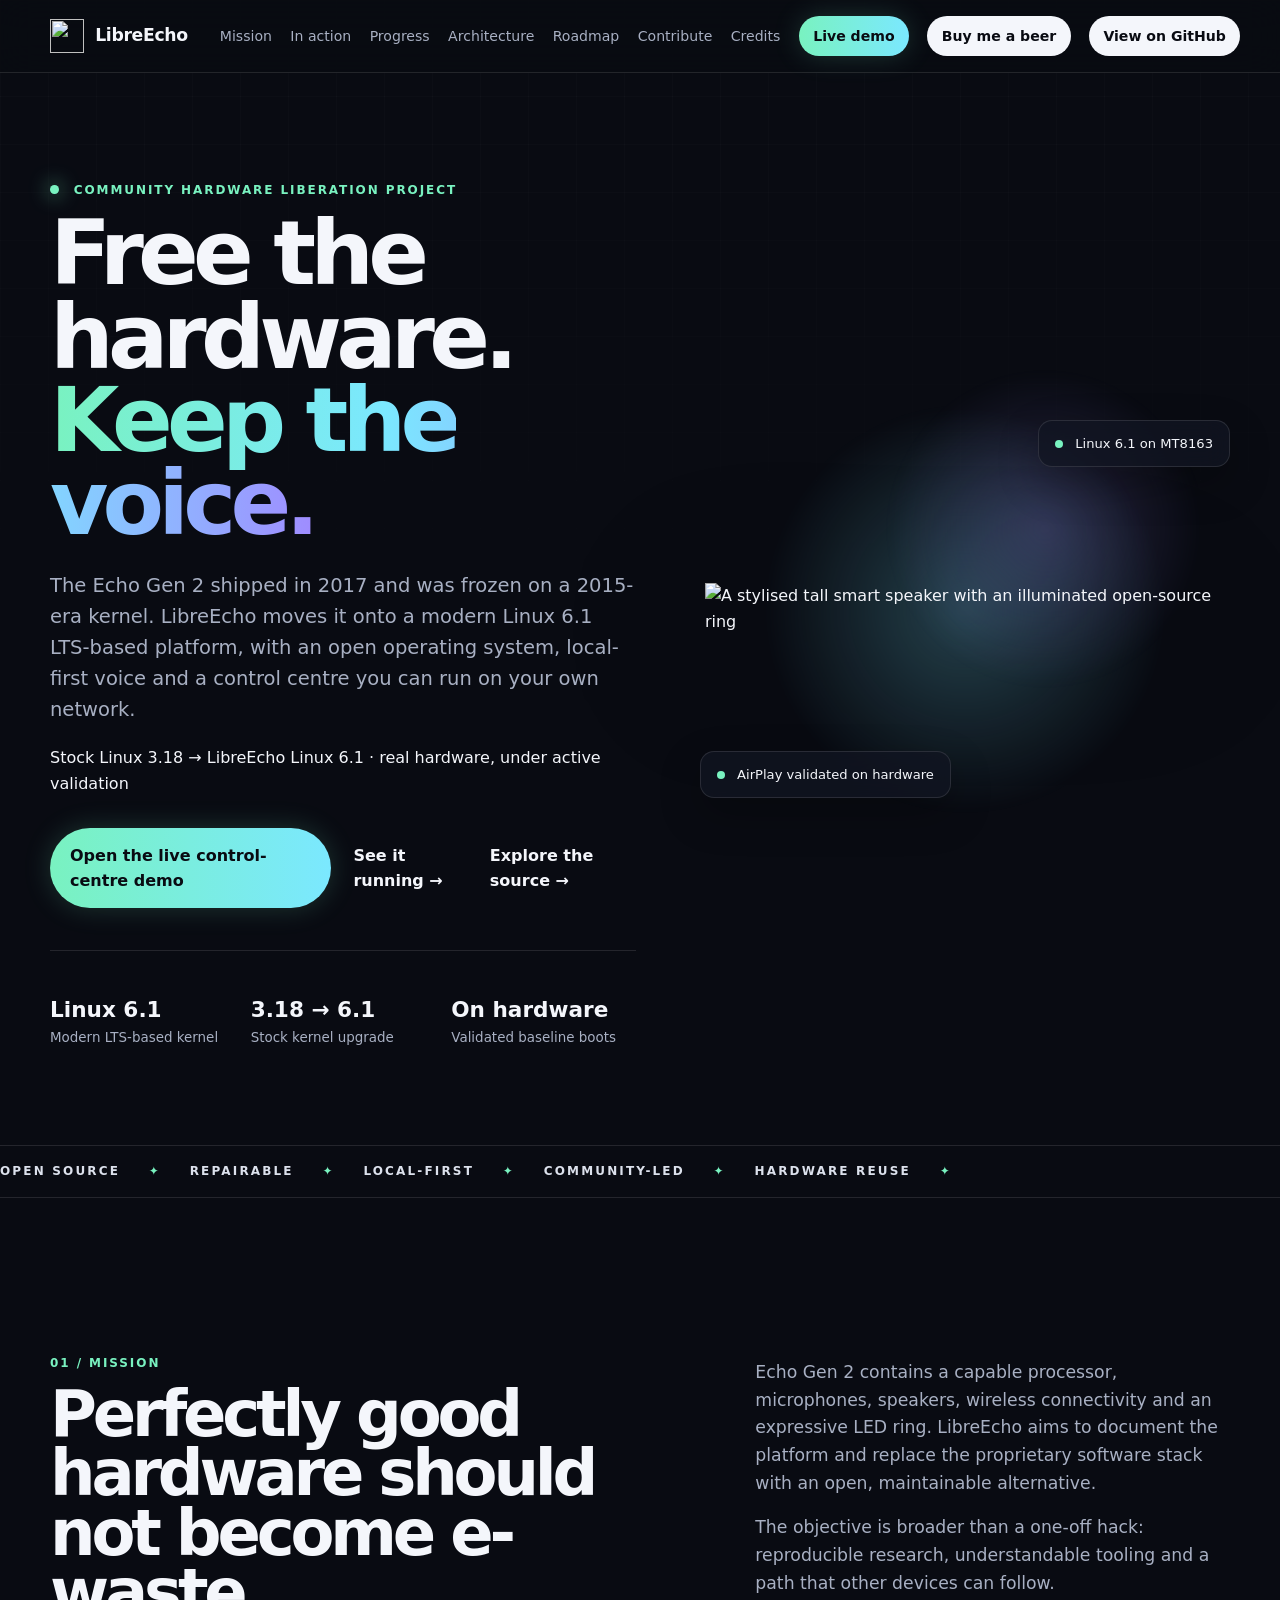
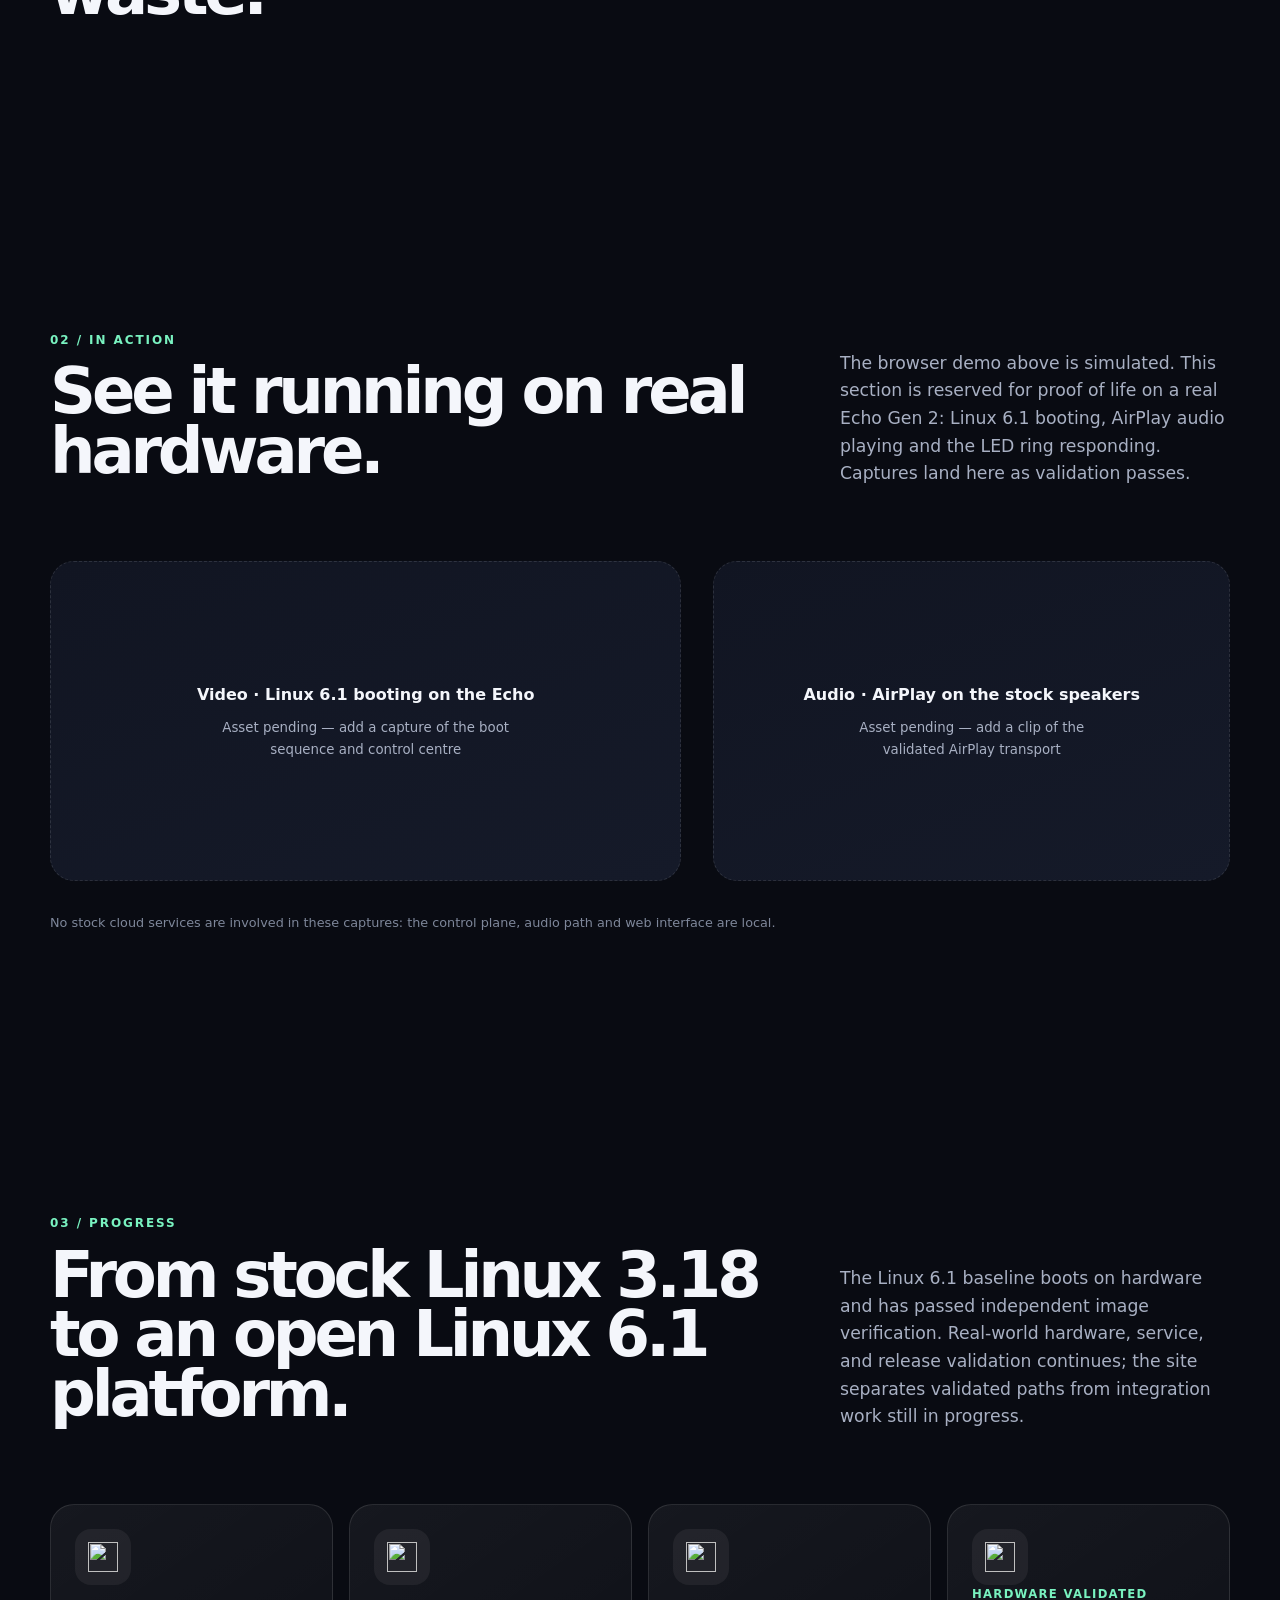
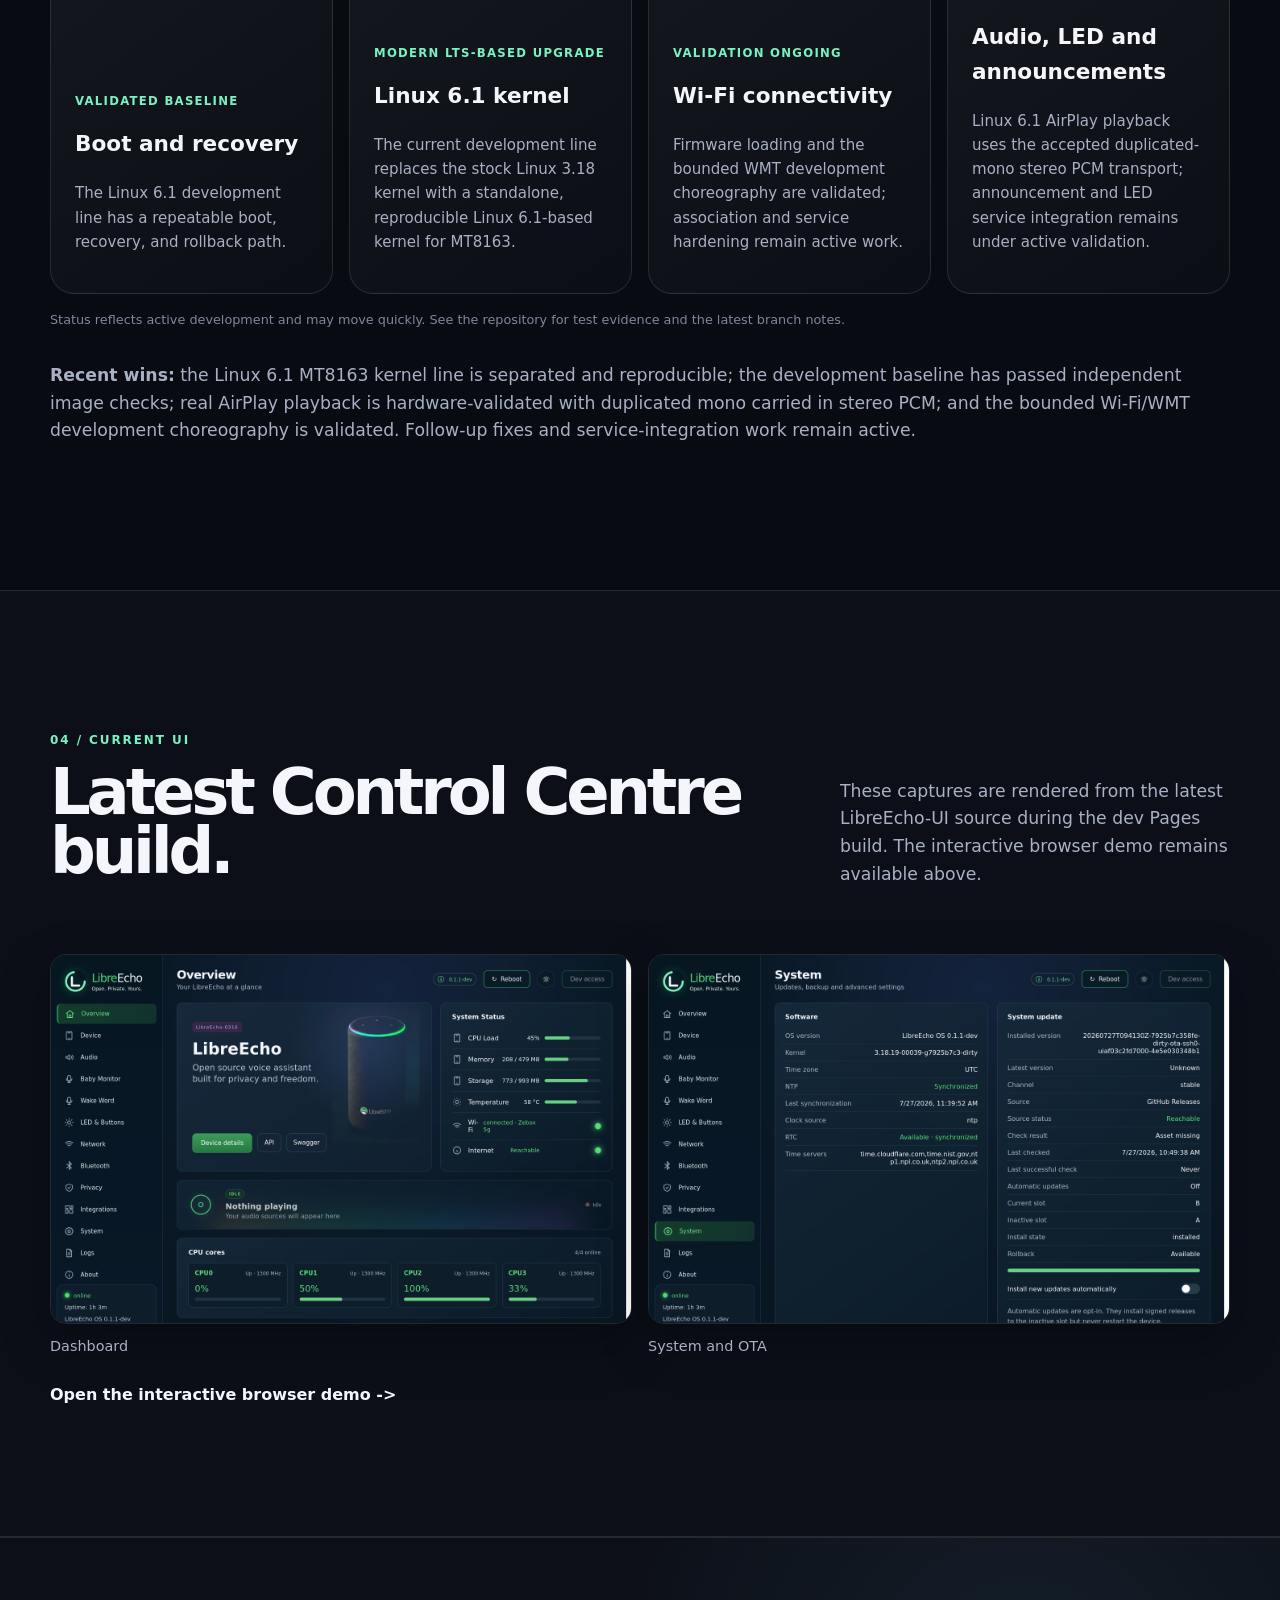
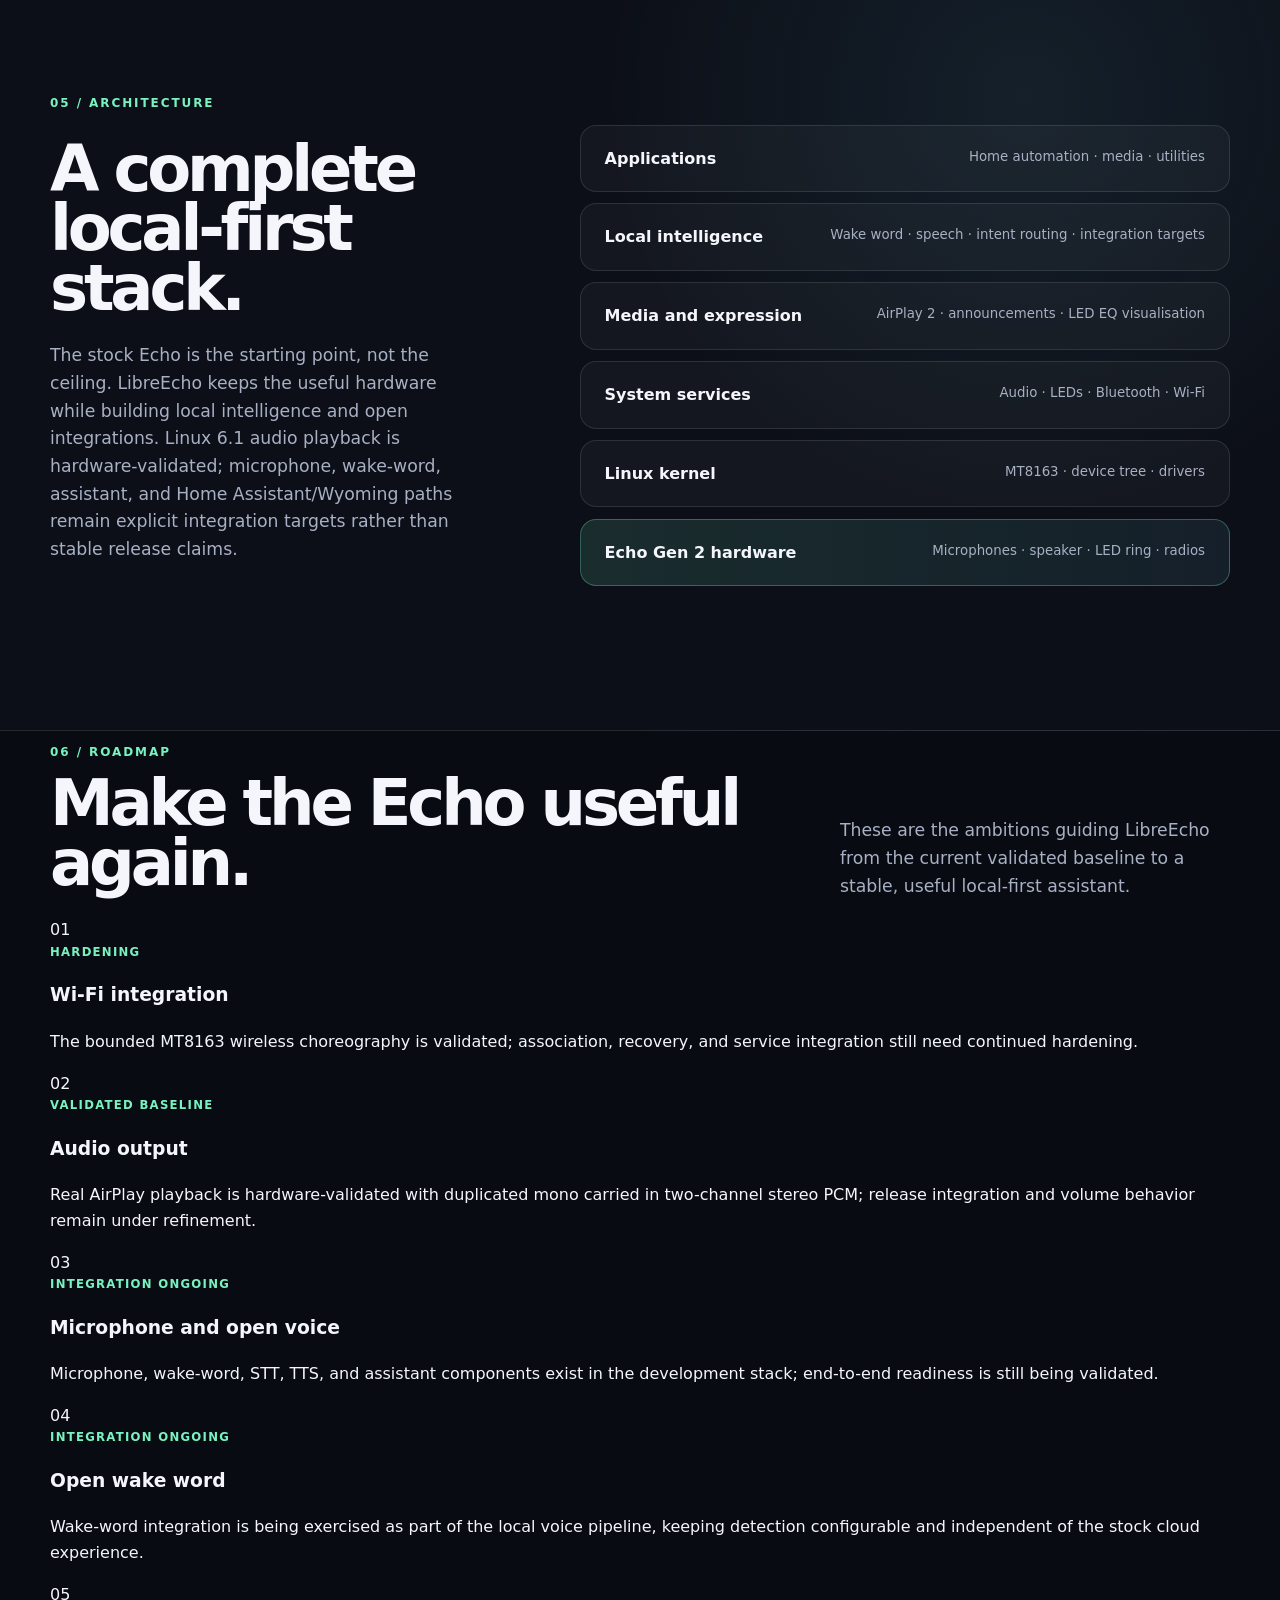
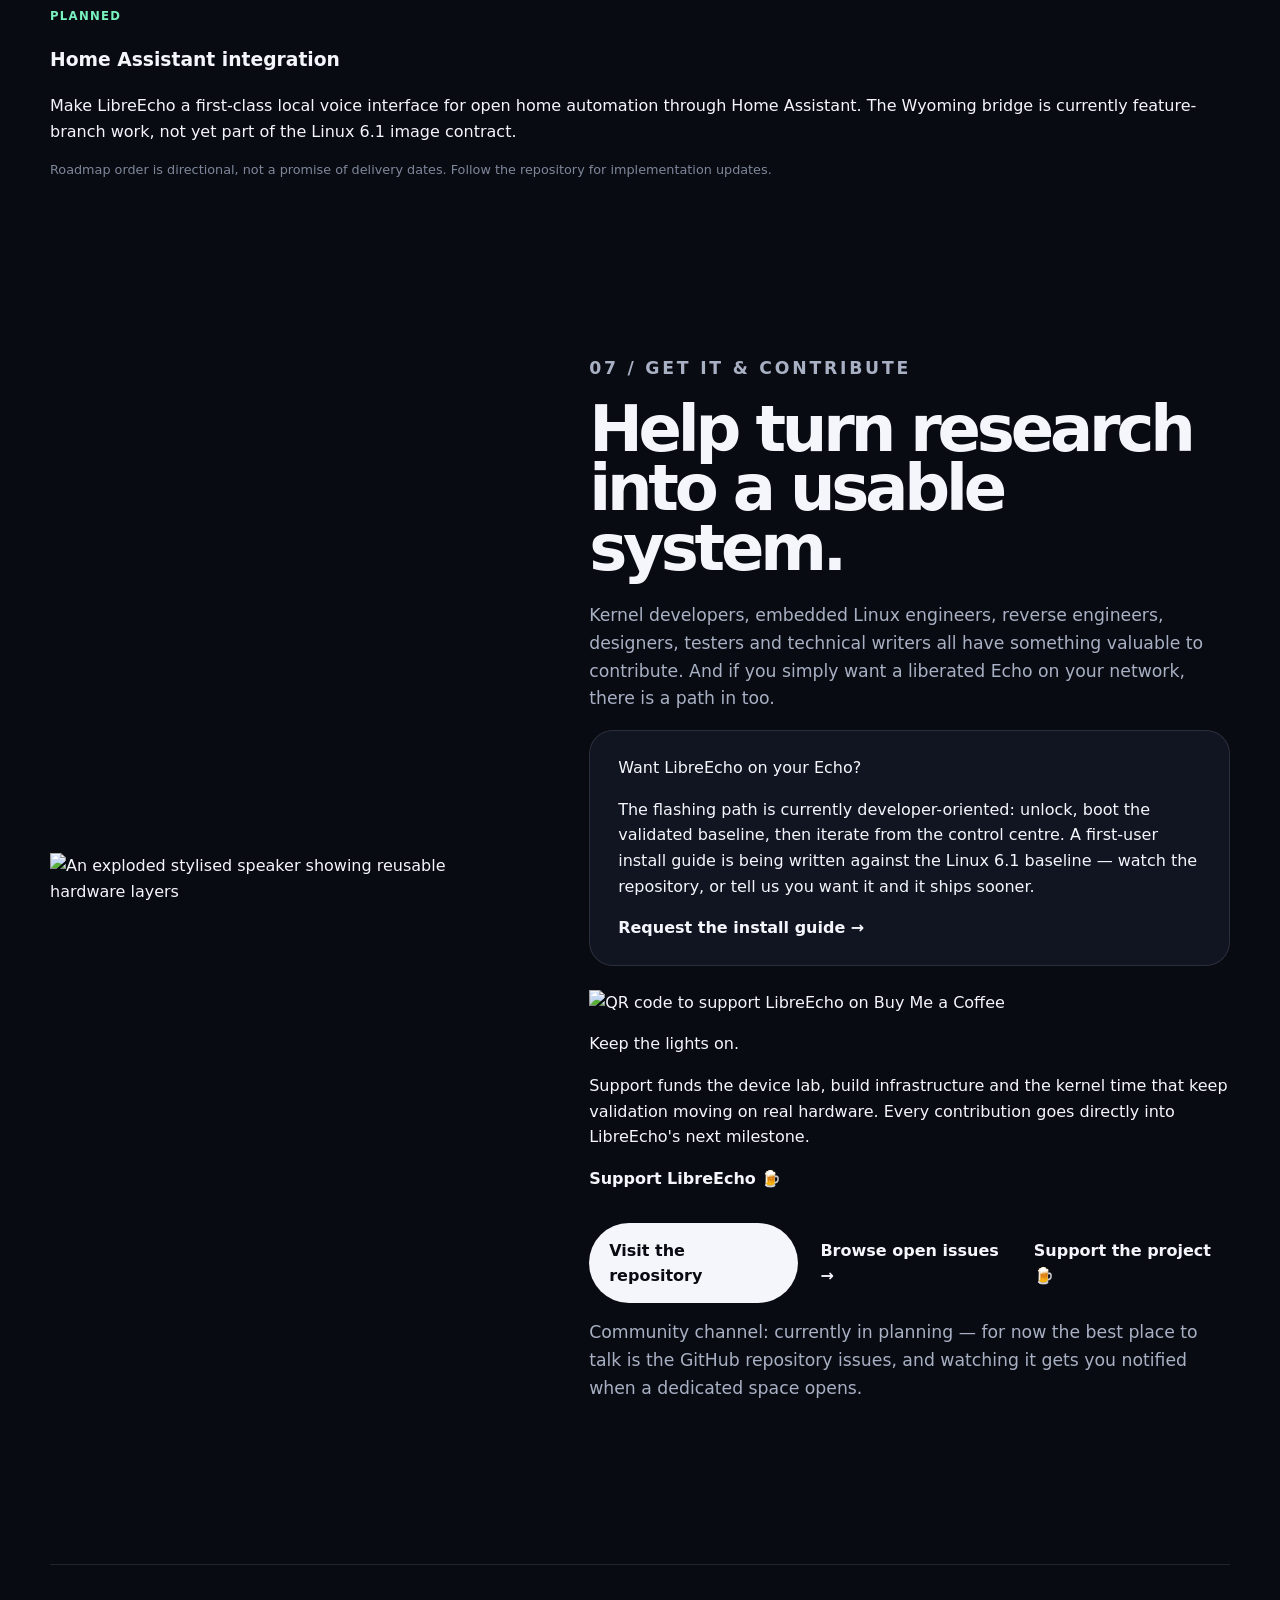
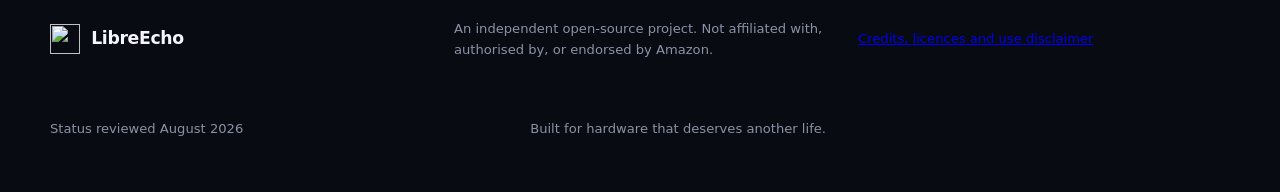
==== commit c82f60d9: "fix(dev): relieve header and hero bunching at the top Header nav was overflowing between 900-1200px:" ====
--- a/index.html
+++ b/index.html
@@ -46,7 +46,6 @@
         <div class="hero-actions">
           <a class="button demo-button" href="demo/">Open the live control-centre demo</a>
           <a class="text-link" href="#proof">See it running <span aria-hidden="true">→</span></a>
-          <a class="text-link" href="#progress">Track the progress <span aria-hidden="true">→</span></a>
           <a class="text-link" href="https://github.com/" data-repo-link>Explore the source <span aria-hidden="true">→</span></a>
         </div>
         <ul class="hero-stats" aria-label="Project highlights">
--- a/assets/css/site.css
+++ b/assets/css/site.css
@@ -1,9 +1,9 @@
-:root{--bg:#090b12;--panel:#111522;--panel2:#151a29;--text:#f4f6fb;--muted:#a8b0c3;--line:rgba(255,255,255,.11);--green:#79f2c0;--cyan:#7be8ff;--violet:#9f8cff;--max:1180px;--radius:24px}*{box-sizing:border-box}html{scroll-behavior:smooth}body{margin:0;background:var(--bg);color:var(--text);font-family:Inter,ui-sans-serif,system-ui,-apple-system,BlinkMacSystemFont,"Segoe UI",sans-serif;line-height:1.6;overflow-x:hidden}body:before{content:"";position:fixed;inset:0;pointer-events:none;background-image:linear-gradient(rgba(255,255,255,.018) 1px,transparent 1px),linear-gradient(90deg,rgba(255,255,255,.018) 1px,transparent 1px);background-size:48px 48px;mask-image:linear-gradient(to bottom,black,transparent 75%);z-index:-1}.skip-link{position:absolute;left:-9999px}.skip-link:focus{left:1rem;top:1rem;background:#fff;color:#000;padding:.7rem 1rem;z-index:99}.site-header{position:sticky;top:0;z-index:20;display:flex;align-items:center;justify-content:space-between;padding:1rem max(1.25rem,calc((100vw - var(--max))/2));background:rgba(9,11,18,.82);backdrop-filter:blur(18px);border-bottom:1px solid var(--line)}.brand{display:flex;align-items:center;gap:.7rem;color:var(--text);text-decoration:none;font-size:1.08rem;font-weight:750;letter-spacing:-.02em}.primary-nav{display:flex;align-items:center;gap:1.7rem}.primary-nav>a{color:var(--muted);text-decoration:none;font-size:.93rem}.primary-nav>a:hover{color:var(--text)}.menu-toggle{display:none}.section-shell{width:min(calc(100% - 2.5rem),var(--max));margin-inline:auto}.hero{min-height:720px;display:grid;grid-template-columns:1.05fr .95fr;align-items:center;gap:4rem;padding-block:6rem}.eyebrow,.section-label{font-size:.75rem;font-weight:800;letter-spacing:.16em;text-transform:uppercase;color:var(--green)}.pulse{display:inline-block;width:.55rem;height:.55rem;border-radius:50%;background:var(--green);box-shadow:0 0 20px var(--green);margin-right:.55rem}.hero h1,.section-shell h2{font-size:clamp(3.5rem,7vw,7.6rem);line-height:.93;letter-spacing:-.065em;margin:.6rem 0 1.5rem}.hero h1 span{background:linear-gradient(90deg,var(--green),var(--cyan),var(--violet));-webkit-background-clip:text;background-clip:text;color:transparent}.hero-lead{max-width:680px;color:var(--muted);font-size:1.22rem}.hero-actions,.contribute-links{display:flex;align-items:center;gap:1.4rem;margin-top:2rem}.button{display:inline-flex;align-items:center;justify-content:center;padding:.9rem 1.25rem;border-radius:999px;background:var(--text);color:#090b12!important;font-weight:800;text-decoration:none!important}.button:hover{transform:translateY(-1px)}.button-small{padding:.55rem .9rem;font-size:.85rem}.text-link{color:var(--text);font-weight:700;text-decoration:none}.hero-stats{display:grid;grid-template-columns:repeat(3,1fr);gap:1rem;list-style:none;padding:2.6rem 0 0;margin:2.6rem 0 0;border-top:1px solid var(--line)}.hero-stats strong,.hero-stats span{display:block}.hero-stats strong{font-size:1.35rem}.hero-stats span{color:var(--muted);font-size:.84rem}.hero-art{position:relative;min-height:590px;display:grid;place-items:center}.hero-art>img{width:min(100%,520px);position:relative;z-index:2;filter:drop-shadow(0 30px 80px rgba(0,0,0,.55))}.orb{position:absolute;border-radius:50%;filter:blur(4px)}.orb-one{width:430px;height:430px;background:radial-gradient(circle,rgba(123,232,255,.25),transparent 67%)}.orb-two{width:320px;height:320px;background:radial-gradient(circle,rgba(159,140,255,.22),transparent 70%);transform:translate(80px,-80px)}.status-card{position:absolute;z-index:4;padding:.75rem 1rem;border:1px solid var(--line);border-radius:14px;background:rgba(17,21,34,.78);backdrop-filter:blur(12px);font-size:.82rem;box-shadow:0 16px 40px rgba(0,0,0,.25)}.status-card span{display:inline-block;width:.5rem;height:.5rem;border-radius:50%;background:var(--green);margin-right:.5rem}.status-card-top{top:18%;right:0}.status-card-bottom{bottom:18%;left:0}.ticker{overflow:hidden;border-block:1px solid var(--line);padding:1rem 0;color:#dce1ec;white-space:nowrap}.ticker div{width:max-content;animation:slide 26s linear infinite;letter-spacing:.18em;font-size:.75rem;font-weight:800}.ticker span{color:var(--green);margin:0 1.4rem}@keyframes slide{to{transform:translateX(-25%)}}.split-section{display:grid;grid-template-columns:1fr .8fr;gap:7rem;padding-block:9rem}.split-section h2,.section-heading h2,.architecture-grid h2,.contribute-section h2{font-size:clamp(2.6rem,5vw,5.6rem);max-width:780px}.body-copy,.section-heading>p,.contribute-section>div>p{color:var(--muted);font-size:1.08rem}.progress-section{padding-block:8rem}.section-heading{display:flex;justify-content:space-between;align-items:end;gap:4rem}.section-heading>p{max-width:390px}.progress-grid{display:grid;grid-template-columns:repeat(4,1fr);gap:1rem;margin-top:3.5rem}.progress-card{min-height:330px;padding:1.5rem;border:1px solid var(--line);border-radius:var(--radius);background:linear-gradient(145deg,rgba(255,255,255,.055),rgba(255,255,255,.015));display:flex;flex-direction:column}.progress-card:hover{border-color:rgba(121,242,192,.45);transform:translateY(-3px);transition:.25s ease}.card-icon{width:56px;height:56px;border-radius:16px;background:rgba(255,255,255,.06);display:grid;place-items:center}.card-icon img{width:30px;height:30px}.state{margin-top:auto;font-size:.73rem;text-transform:uppercase;letter-spacing:.11em;color:var(--green);font-weight:850}.active .state{color:var(--cyan)}.queued .state{color:var(--violet)}.progress-card h3{font-size:1.35rem;margin:.3rem 0}.progress-card>p:last-child{color:var(--muted);font-size:.94rem}.fine-print{color:#7e879a;font-size:.8rem;margin-top:1rem}.architecture-section{border-block:1px solid var(--line);background:radial-gradient(circle at 80% 20%,rgba(123,232,255,.08),transparent 35%),#0c0f18;padding-block:9rem}.architecture-grid{display:grid;grid-template-columns:.8fr 1.2fr;gap:6rem;align-items:center}.stack{display:grid;gap:.7rem}.stack>div{padding:1.25rem 1.5rem;border:1px solid var(--line);border-radius:16px;background:rgba(255,255,255,.035);display:flex;justify-content:space-between;gap:1rem}.stack span{font-weight:800}.stack small{color:var(--muted)}.stack .hardware-layer{background:linear-gradient(90deg,rgba(121,242,192,.13),rgba(123,232,255,.08));border-color:rgba(121,242,192,.3)}.contribute-section{display:grid;grid-template-columns:.8fr 1.2fr;gap:7rem;align-items:center;padding-block:9rem}.contribute-art img{width:100%;max-height:520px}.site-footer{display:grid;grid-template-columns:1fr 1fr 1fr;gap:2rem;align-items:center;padding-block:2.5rem;border-top:1px solid var(--line);color:#8992a5;font-size:.82rem}.site-footer p:last-child{text-align:right}@media(max-width:900px){.primary-nav{display:none;position:absolute;top:100%;left:0;right:0;flex-direction:column;align-items:stretch;padding:1.25rem;background:var(--panel);border-bottom:1px solid var(--line)}.primary-nav.open{display:flex}.menu-toggle{display:block;border:1px solid var(--line);background:transparent;color:var(--text);padding:.5rem .75rem;border-radius:10px}.hero,.split-section,.architecture-grid,.contribute-section{grid-template-columns:1fr}.hero{padding-top:4rem;gap:1rem}.hero-art{min-height:500px}.split-section,.contribute-section{gap:2rem}.section-heading{display:block}.progress-grid{grid-template-columns:repeat(2,1fr)}.site-footer{grid-template-columns:1fr}.site-footer p:last-child{text-align:left}}@media(max-width:600px){.hero h1{font-size:3.5rem}.hero-actions,.contribute-links{align-items:flex-start;flex-direction:column}.hero-stats{grid-template-columns:1fr}.hero-art{min-height:390px}.status-card{display:none}.progress-grid{grid-template-columns:1fr}.split-section,.progress-section,.architecture-section,.contribute-section{padding-block:5.5rem}.stack>div{display:block}.stack small{display:block;margin-top:.3rem}}
+:root{--bg:#090b12;--panel:#111522;--panel2:#151a29;--text:#f4f6fb;--muted:#a8b0c3;--line:rgba(255,255,255,.11);--green:#79f2c0;--cyan:#7be8ff;--violet:#9f8cff;--max:1180px;--radius:24px}*{box-sizing:border-box}html{scroll-behavior:smooth}body{margin:0;background:var(--bg);color:var(--text);font-family:Inter,ui-sans-serif,system-ui,-apple-system,BlinkMacSystemFont,"Segoe UI",sans-serif;line-height:1.6;overflow-x:hidden}body:before{content:"";position:fixed;inset:0;pointer-events:none;background-image:linear-gradient(rgba(255,255,255,.018) 1px,transparent 1px),linear-gradient(90deg,rgba(255,255,255,.018) 1px,transparent 1px);background-size:48px 48px;mask-image:linear-gradient(to bottom,black,transparent 75%);z-index:-1}.skip-link{position:absolute;left:-9999px}.skip-link:focus{left:1rem;top:1rem;background:#fff;color:#000;padding:.7rem 1rem;z-index:99}.site-header{position:sticky;top:0;z-index:20;display:flex;align-items:center;justify-content:space-between;gap:2rem;padding:1rem max(1.25rem,calc((100vw - var(--max))/2));background:rgba(9,11,18,.82);backdrop-filter:blur(18px);border-bottom:1px solid var(--line)}.brand{display:flex;align-items:center;gap:.7rem;color:var(--text);text-decoration:none;font-size:1.08rem;font-weight:750;letter-spacing:-.02em;flex-shrink:0}.primary-nav{display:flex;align-items:center;gap:1.15rem;min-width:0}.primary-nav>a{color:var(--muted);text-decoration:none;font-size:.88rem;white-space:nowrap}.primary-nav>a:hover{color:var(--text)}.menu-toggle{display:none}.section-shell{width:min(calc(100% - 2.5rem),var(--max));margin-inline:auto}.hero{min-height:720px;display:grid;grid-template-columns:1.05fr .95fr;align-items:center;gap:4rem;padding-block:6rem}.eyebrow,.section-label{font-size:.75rem;font-weight:800;letter-spacing:.16em;text-transform:uppercase;color:var(--green)}.pulse{display:inline-block;width:.55rem;height:.55rem;border-radius:50%;background:var(--green);box-shadow:0 0 20px var(--green);margin-right:.55rem}.hero h1,.section-shell h2{font-size:clamp(3.5rem,7vw,7.6rem);line-height:.93;letter-spacing:-.065em;margin:.6rem 0 1.5rem}.hero h1 span{background:linear-gradient(90deg,var(--green),var(--cyan),var(--violet));-webkit-background-clip:text;background-clip:text;color:transparent}.hero-lead{max-width:680px;color:var(--muted);font-size:1.22rem}.hero-actions,.contribute-links{display:flex;align-items:center;gap:1.4rem;margin-top:2rem}.button{display:inline-flex;align-items:center;justify-content:center;padding:.9rem 1.25rem;border-radius:999px;background:var(--text);color:#090b12!important;font-weight:800;text-decoration:none!important}.button:hover{transform:translateY(-1px)}.button-small{padding:.55rem .9rem;font-size:.85rem}.text-link{color:var(--text);font-weight:700;text-decoration:none}.hero-stats{display:grid;grid-template-columns:repeat(3,1fr);gap:1rem;list-style:none;padding:2.6rem 0 0;margin:2.6rem 0 0;border-top:1px solid var(--line)}.hero-stats strong,.hero-stats span{display:block}.hero-stats strong{font-size:1.35rem}.hero-stats span{color:var(--muted);font-size:.84rem}.hero-art{position:relative;min-height:590px;display:grid;place-items:center}.hero-art>img{width:min(100%,520px);position:relative;z-index:2;filter:drop-shadow(0 30px 80px rgba(0,0,0,.55))}.orb{position:absolute;border-radius:50%;filter:blur(4px)}.orb-one{width:430px;height:430px;background:radial-gradient(circle,rgba(123,232,255,.25),transparent 67%)}.orb-two{width:320px;height:320px;background:radial-gradient(circle,rgba(159,140,255,.22),transparent 70%);transform:translate(80px,-80px)}.status-card{position:absolute;z-index:4;padding:.75rem 1rem;border:1px solid var(--line);border-radius:14px;background:rgba(17,21,34,.78);backdrop-filter:blur(12px);font-size:.82rem;box-shadow:0 16px 40px rgba(0,0,0,.25)}.status-card span{display:inline-block;width:.5rem;height:.5rem;border-radius:50%;background:var(--green);margin-right:.5rem}.status-card-top{top:18%;right:0}.status-card-bottom{bottom:18%;left:0}.ticker{overflow:hidden;border-block:1px solid var(--line);padding:1rem 0;color:#dce1ec;white-space:nowrap}.ticker div{width:max-content;animation:slide 26s linear infinite;letter-spacing:.18em;font-size:.75rem;font-weight:800}.ticker span{color:var(--green);margin:0 1.4rem}@keyframes slide{to{transform:translateX(-25%)}}.split-section{display:grid;grid-template-columns:1fr .8fr;gap:7rem;padding-block:9rem}.split-section h2,.section-heading h2,.architecture-grid h2,.contribute-section h2{font-size:clamp(2.6rem,5vw,5.6rem);max-width:780px}.body-copy,.section-heading>p,.contribute-section>div>p{color:var(--muted);font-size:1.08rem}.progress-section{padding-block:8rem}.section-heading{display:flex;justify-content:space-between;align-items:end;gap:4rem}.section-heading>p{max-width:390px}.progress-grid{display:grid;grid-template-columns:repeat(4,1fr);gap:1rem;margin-top:3.5rem}.progress-card{min-height:330px;padding:1.5rem;border:1px solid var(--line);border-radius:var(--radius);background:linear-gradient(145deg,rgba(255,255,255,.055),rgba(255,255,255,.015));display:flex;flex-direction:column}.progress-card:hover{border-color:rgba(121,242,192,.45);transform:translateY(-3px);transition:.25s ease}.card-icon{width:56px;height:56px;border-radius:16px;background:rgba(255,255,255,.06);display:grid;place-items:center}.card-icon img{width:30px;height:30px}.state{margin-top:auto;font-size:.73rem;text-transform:uppercase;letter-spacing:.11em;color:var(--green);font-weight:850}.active .state{color:var(--cyan)}.queued .state{color:var(--violet)}.progress-card h3{font-size:1.35rem;margin:.3rem 0}.progress-card>p:last-child{color:var(--muted);font-size:.94rem}.fine-print{color:#7e879a;font-size:.8rem;margin-top:1rem}.architecture-section{border-block:1px solid var(--line);background:radial-gradient(circle at 80% 20%,rgba(123,232,255,.08),transparent 35%),#0c0f18;padding-block:9rem}.architecture-grid{display:grid;grid-template-columns:.8fr 1.2fr;gap:6rem;align-items:center}.stack{display:grid;gap:.7rem}.stack>div{padding:1.25rem 1.5rem;border:1px solid var(--line);border-radius:16px;background:rgba(255,255,255,.035);display:flex;justify-content:space-between;gap:1rem}.stack span{font-weight:800}.stack small{color:var(--muted)}.stack .hardware-layer{background:linear-gradient(90deg,rgba(121,242,192,.13),rgba(123,232,255,.08));border-color:rgba(121,242,192,.3)}.contribute-section{display:grid;grid-template-columns:.8fr 1.2fr;gap:7rem;align-items:center;padding-block:9rem}.contribute-art img{width:100%;max-height:520px}.site-footer{display:grid;grid-template-columns:1fr 1fr 1fr;gap:2rem;align-items:center;padding-block:2.5rem;border-top:1px solid var(--line);color:#8992a5;font-size:.82rem}.site-footer p:last-child{text-align:right}@media(max-width:1200px){.primary-nav{display:none;position:absolute;top:100%;left:0;right:0;flex-direction:column;align-items:stretch;padding:1.25rem;background:var(--panel);border-bottom:1px solid var(--line)}.primary-nav.open{display:flex}.primary-nav>a{font-size:1rem;padding:.5rem 0}.menu-toggle{display:block;border:1px solid var(--line);background:transparent;color:var(--text);padding:.5rem .75rem;border-radius:10px}.hero,.split-section,.architecture-grid,.contribute-section{grid-template-columns:1fr}.hero{padding-top:4rem;gap:1rem}.hero-art{min-height:500px}.split-section,.contribute-section{gap:2rem}.section-heading{display:block}.progress-grid{grid-template-columns:repeat(2,1fr)}.site-footer{grid-template-columns:1fr}.site-footer p:last-child{text-align:left}}@media(max-width:600px){.hero h1{font-size:3.5rem}.hero-actions,.contribute-links{align-items:flex-start;flex-direction:column}.hero-stats{grid-template-columns:1fr}.hero-art{min-height:390px}.status-card{display:none}.progress-grid{grid-template-columns:1fr}.split-section,.progress-section,.architecture-section,.contribute-section{padding-block:5.5rem}.stack>div{display:block}.stack small{display:block;margin-top:.3rem}}
 /* GitHub Pages control-centre demo */
 .demo-button{background:linear-gradient(90deg,var(--green),var(--cyan));box-shadow:0 0 28px rgba(121,242,192,.18)}
 
 /* In action (proof of life) */
-.proof-section{padding-block:6rem}.proof-grid{display:grid;grid-template-columns:1.1fr .9fr;gap:2rem;margin-top:2.5rem}.proof-placeholder{margin:0}.proof-slot{border:1px dashed var(--line);border-radius:var(--radius);background:linear-gradient(160deg,var(--panel),var(--panel2));min-height:320px;display:flex;flex-direction:column;align-items:center;justify-content:center;gap:.6rem;text-align:center;padding:2rem;color:var(--text);font-weight:650}.proof-slot small{color:var(--muted);font-weight:400;max-width:34ch}.proof-section .fine-print{margin-top:1.5rem}
+.proof-section{padding-block:8rem}.proof-grid{display:grid;grid-template-columns:1.1fr .9fr;gap:2rem;margin-top:3.5rem}.proof-placeholder{margin:0}.proof-slot{border:1px dashed var(--line);border-radius:var(--radius);background:linear-gradient(160deg,var(--panel),var(--panel2));min-height:320px;display:flex;flex-direction:column;align-items:center;justify-content:center;gap:.6rem;text-align:center;padding:2rem;color:var(--text);font-weight:650}.proof-slot small{color:var(--muted);font-weight:400;max-width:34ch}.proof-section .fine-print{margin-top:2rem}
 
 /* Try-card in contribute section */
 .try-card{border:1px solid var(--line);border-radius:var(--radius);background:var(--panel);padding:1.5rem 1.75rem;margin-bottom:1.5rem}.try-card .support-title{margin-top:0}
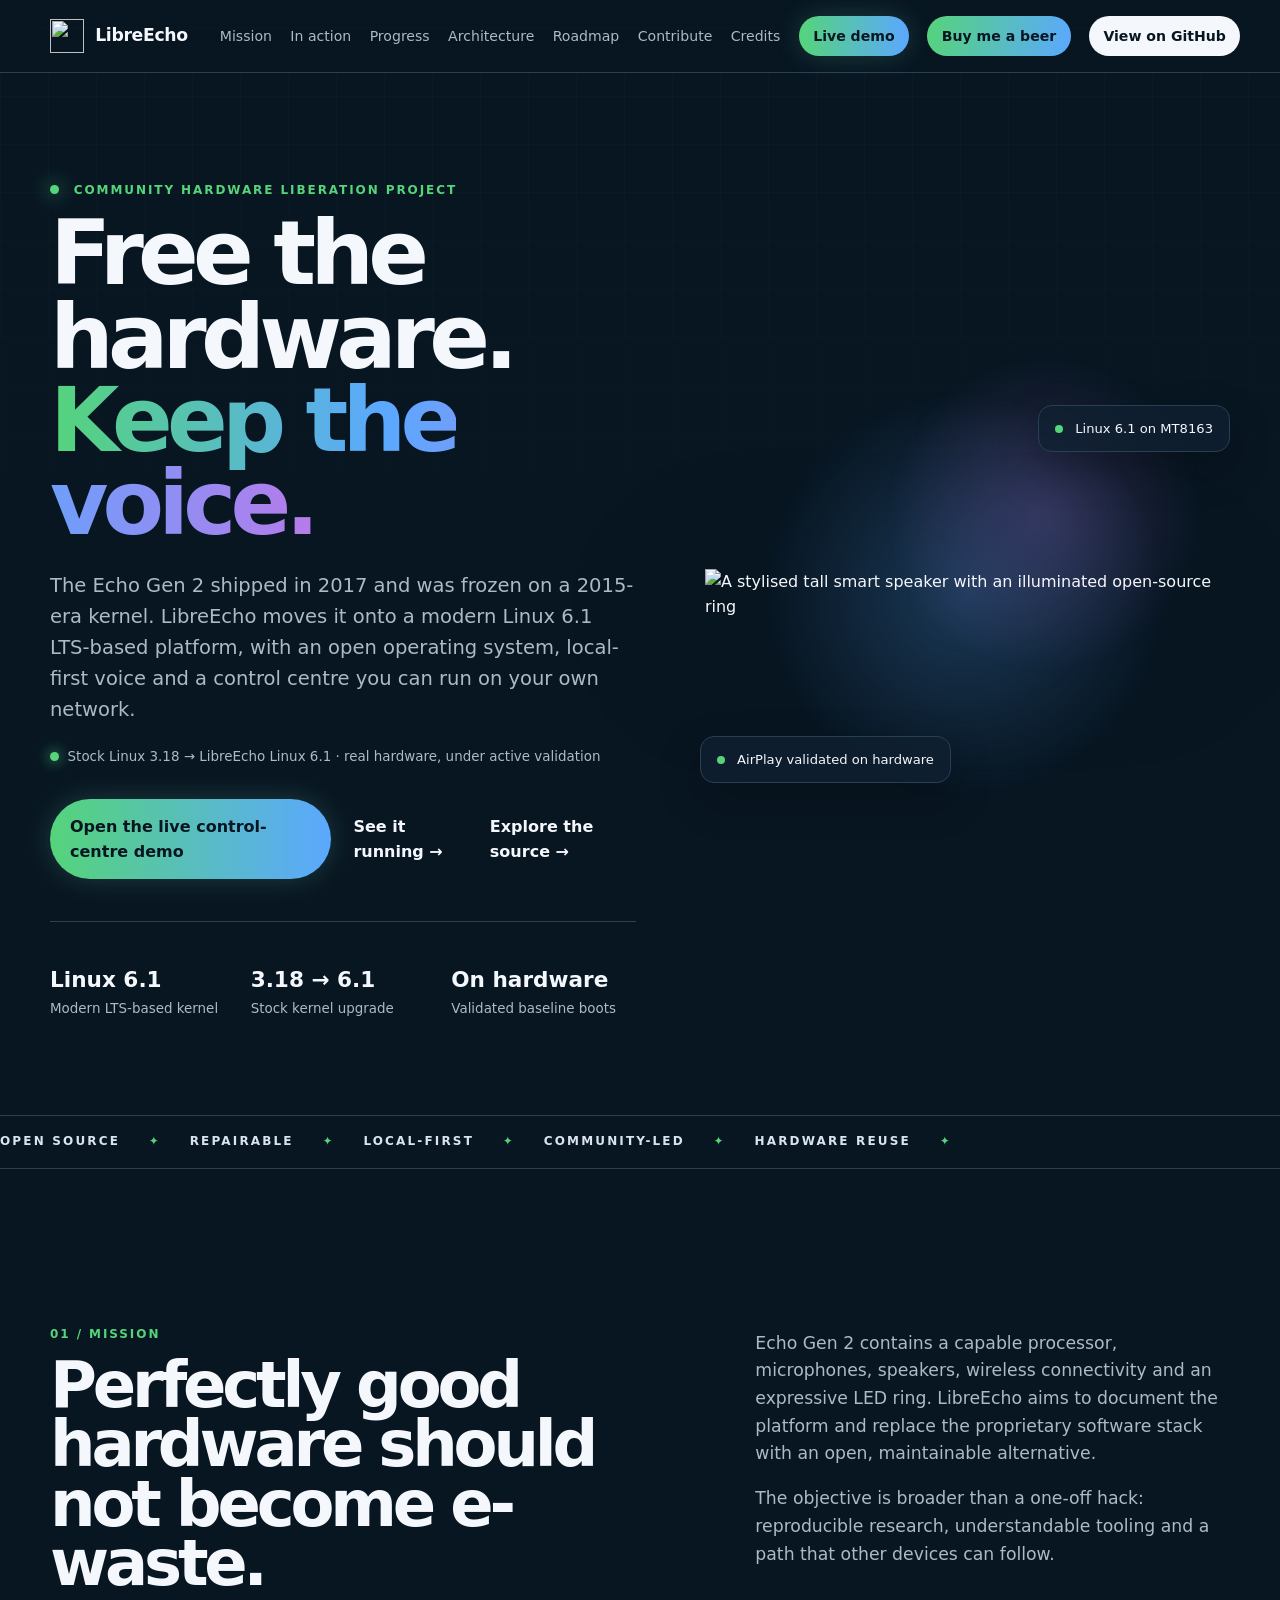
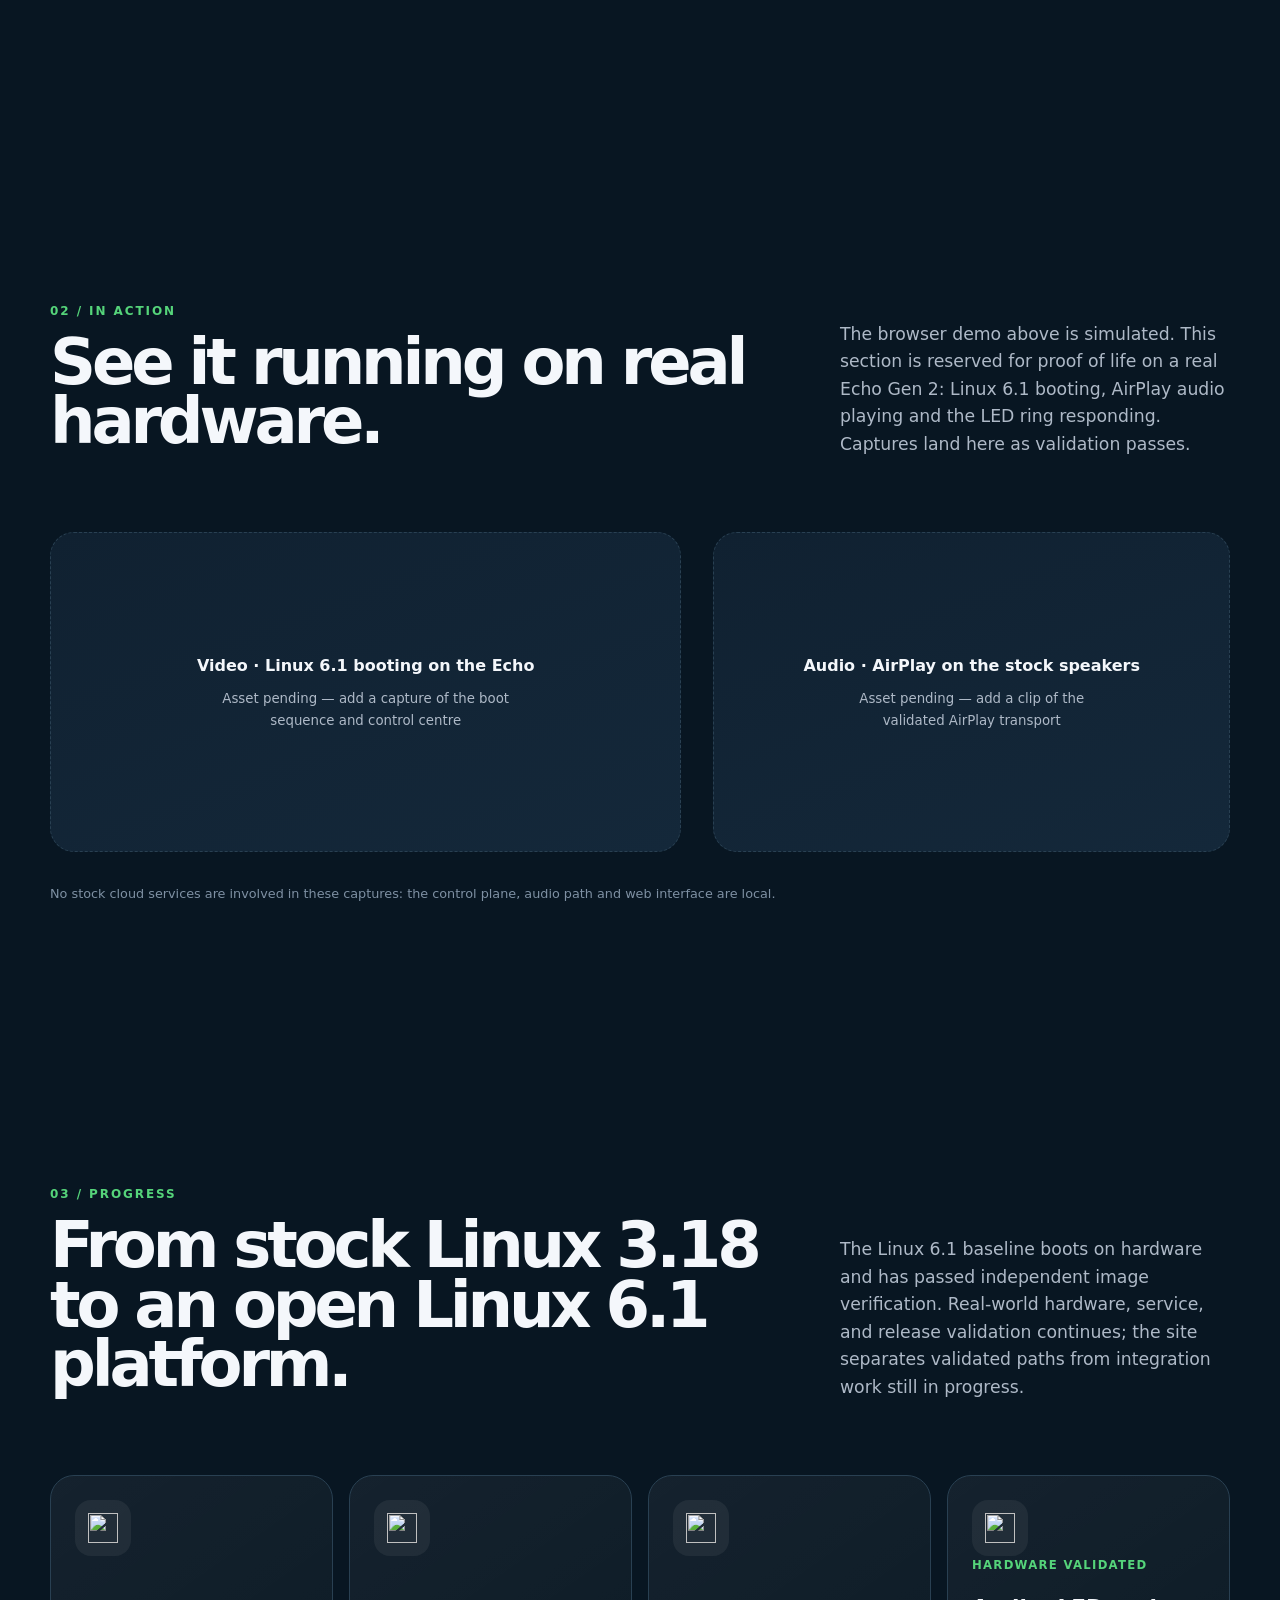
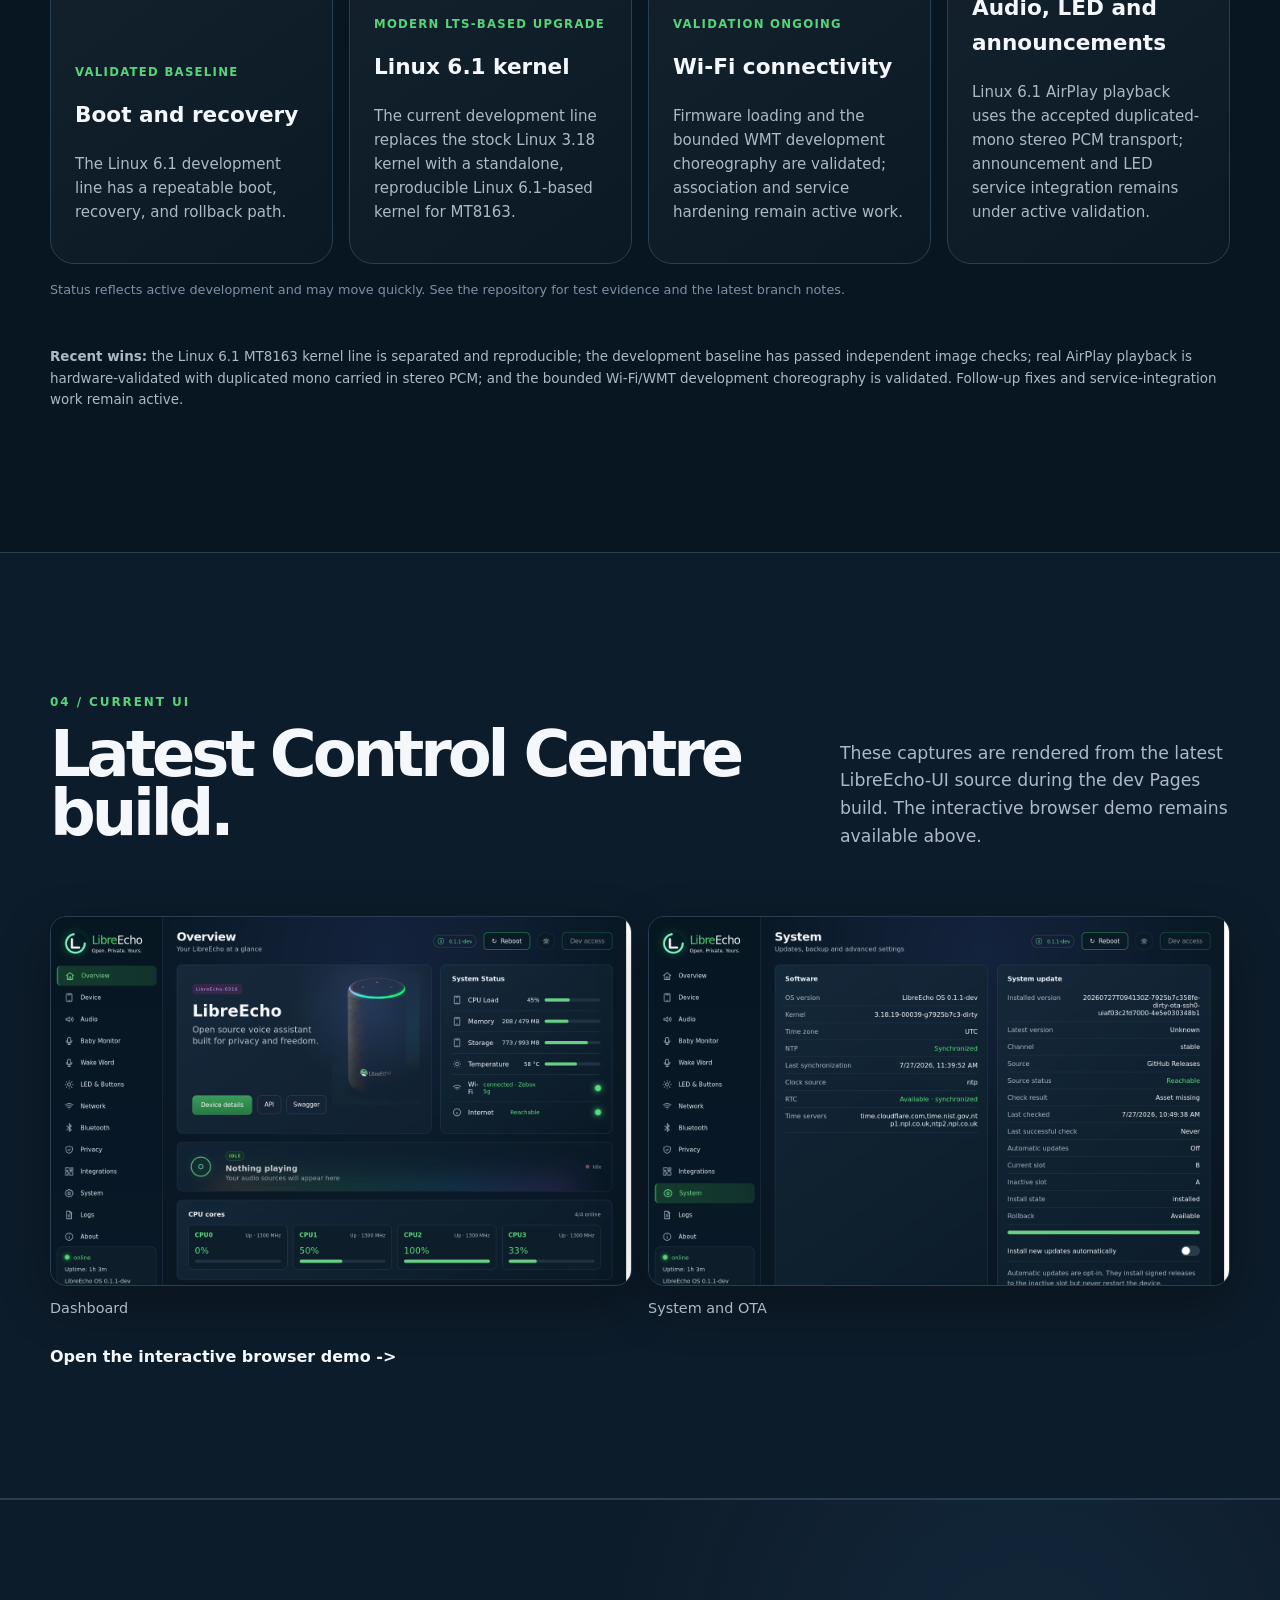
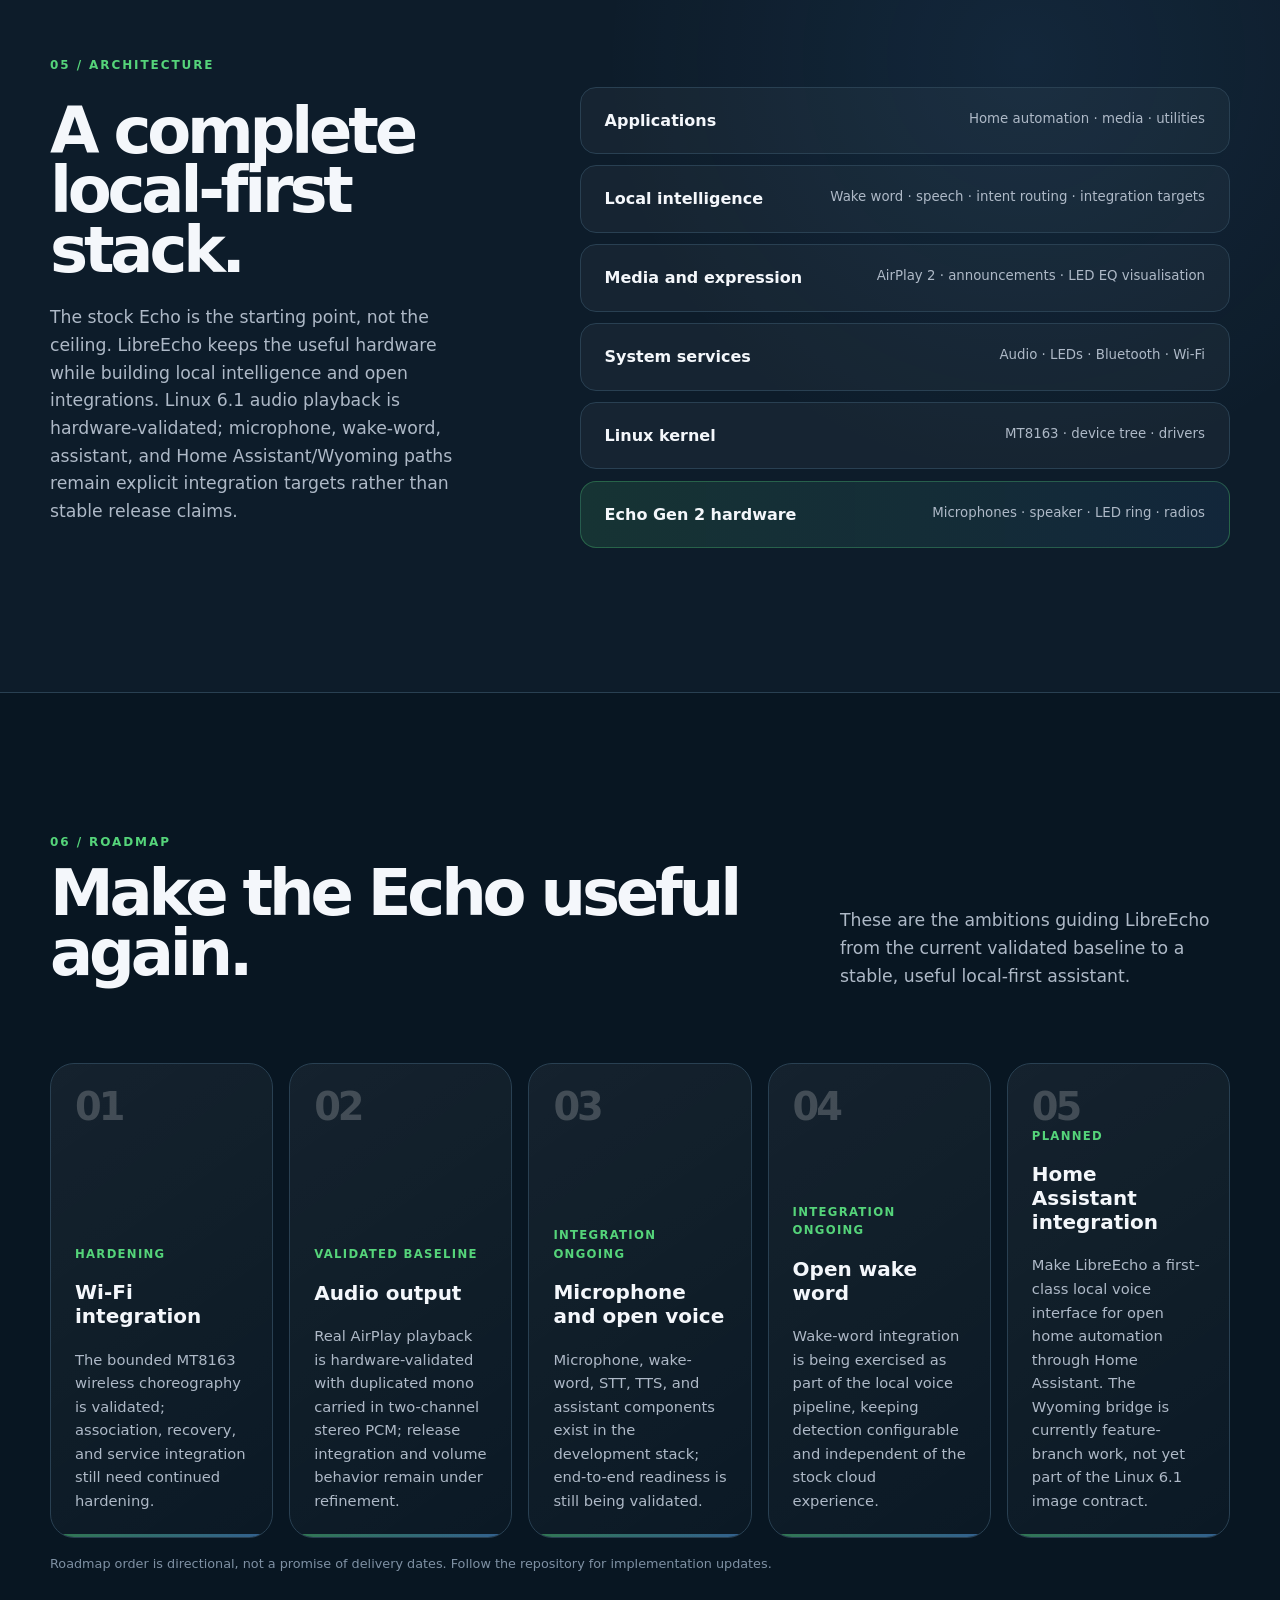
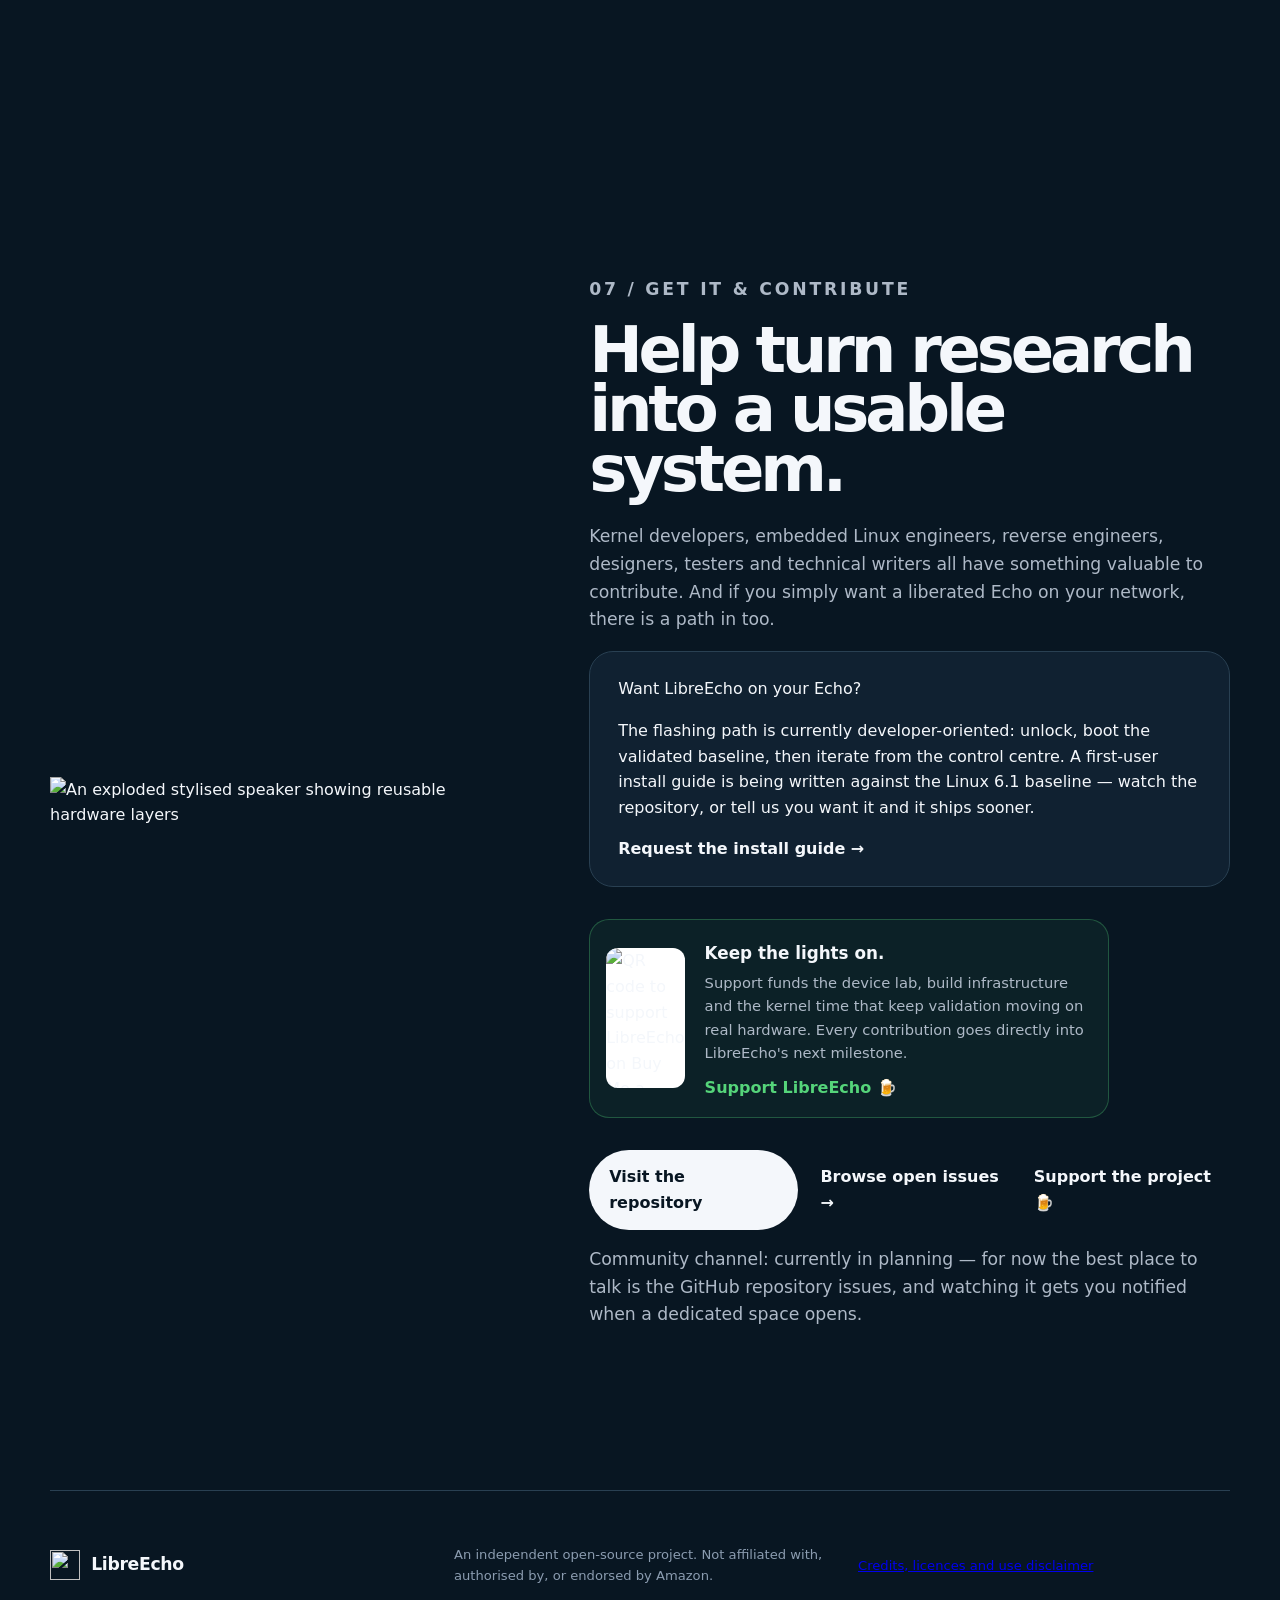
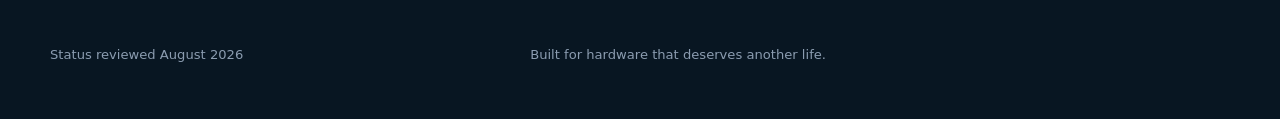
==== commit 14726c53: "Align site colour scheme with the LibreEcho product Web UI Remap the dev docs site chrome from the m" ====
--- a/index.html
+++ b/index.html
@@ -4,7 +4,7 @@
   <meta charset="utf-8">
   <meta name="viewport" content="width=device-width, initial-scale=1">
   <meta name="description" content="LibreEcho moves the Amazon Echo Gen 2 from a frozen 2015-era stock kernel onto a modern Linux 6.1 LTS-based platform: open, local-first and repairable.">
-  <meta name="theme-color" content="#090b12">
+  <meta name="theme-color" content="#081622">
   <meta property="og:title" content="LibreEcho — Free the hardware">
   <meta property="og:description" content="An open operating system that replaces the Echo Gen 2's stock Linux 3.18 base with a modern Linux 6.1 LTS-based kernel and a local-first control centre.">
   <meta property="og:image" content="assets/images/social-card.jpg">
--- a/assets/css/site.css
+++ b/assets/css/site.css
@@ -1,4 +1,4 @@
-:root{--bg:#090b12;--panel:#111522;--panel2:#151a29;--text:#f4f6fb;--muted:#a8b0c3;--line:rgba(255,255,255,.11);--green:#79f2c0;--cyan:#7be8ff;--violet:#9f8cff;--max:1180px;--radius:24px}*{box-sizing:border-box}html{scroll-behavior:smooth}body{margin:0;background:var(--bg);color:var(--text);font-family:Inter,ui-sans-serif,system-ui,-apple-system,BlinkMacSystemFont,"Segoe UI",sans-serif;line-height:1.6;overflow-x:hidden}body:before{content:"";position:fixed;inset:0;pointer-events:none;background-image:linear-gradient(rgba(255,255,255,.018) 1px,transparent 1px),linear-gradient(90deg,rgba(255,255,255,.018) 1px,transparent 1px);background-size:48px 48px;mask-image:linear-gradient(to bottom,black,transparent 75%);z-index:-1}.skip-link{position:absolute;left:-9999px}.skip-link:focus{left:1rem;top:1rem;background:#fff;color:#000;padding:.7rem 1rem;z-index:99}.site-header{position:sticky;top:0;z-index:20;display:flex;align-items:center;justify-content:space-between;gap:2rem;padding:1rem max(1.25rem,calc((100vw - var(--max))/2));background:rgba(9,11,18,.82);backdrop-filter:blur(18px);border-bottom:1px solid var(--line)}.brand{display:flex;align-items:center;gap:.7rem;color:var(--text);text-decoration:none;font-size:1.08rem;font-weight:750;letter-spacing:-.02em;flex-shrink:0}.primary-nav{display:flex;align-items:center;gap:1.15rem;min-width:0}.primary-nav>a{color:var(--muted);text-decoration:none;font-size:.88rem;white-space:nowrap}.primary-nav>a:hover{color:var(--text)}.menu-toggle{display:none}.section-shell{width:min(calc(100% - 2.5rem),var(--max));margin-inline:auto}.hero{min-height:720px;display:grid;grid-template-columns:1.05fr .95fr;align-items:center;gap:4rem;padding-block:6rem}.eyebrow,.section-label{font-size:.75rem;font-weight:800;letter-spacing:.16em;text-transform:uppercase;color:var(--green)}.pulse{display:inline-block;width:.55rem;height:.55rem;border-radius:50%;background:var(--green);box-shadow:0 0 20px var(--green);margin-right:.55rem}.hero h1,.section-shell h2{font-size:clamp(3.5rem,7vw,7.6rem);line-height:.93;letter-spacing:-.065em;margin:.6rem 0 1.5rem}.hero h1 span{background:linear-gradient(90deg,var(--green),var(--cyan),var(--violet));-webkit-background-clip:text;background-clip:text;color:transparent}.hero-lead{max-width:680px;color:var(--muted);font-size:1.22rem}.hero-actions,.contribute-links{display:flex;align-items:center;gap:1.4rem;margin-top:2rem}.button{display:inline-flex;align-items:center;justify-content:center;padding:.9rem 1.25rem;border-radius:999px;background:var(--text);color:#090b12!important;font-weight:800;text-decoration:none!important}.button:hover{transform:translateY(-1px)}.button-small{padding:.55rem .9rem;font-size:.85rem}.text-link{color:var(--text);font-weight:700;text-decoration:none}.hero-stats{display:grid;grid-template-columns:repeat(3,1fr);gap:1rem;list-style:none;padding:2.6rem 0 0;margin:2.6rem 0 0;border-top:1px solid var(--line)}.hero-stats strong,.hero-stats span{display:block}.hero-stats strong{font-size:1.35rem}.hero-stats span{color:var(--muted);font-size:.84rem}.hero-art{position:relative;min-height:590px;display:grid;place-items:center}.hero-art>img{width:min(100%,520px);position:relative;z-index:2;filter:drop-shadow(0 30px 80px rgba(0,0,0,.55))}.orb{position:absolute;border-radius:50%;filter:blur(4px)}.orb-one{width:430px;height:430px;background:radial-gradient(circle,rgba(123,232,255,.25),transparent 67%)}.orb-two{width:320px;height:320px;background:radial-gradient(circle,rgba(159,140,255,.22),transparent 70%);transform:translate(80px,-80px)}.status-card{position:absolute;z-index:4;padding:.75rem 1rem;border:1px solid var(--line);border-radius:14px;background:rgba(17,21,34,.78);backdrop-filter:blur(12px);font-size:.82rem;box-shadow:0 16px 40px rgba(0,0,0,.25)}.status-card span{display:inline-block;width:.5rem;height:.5rem;border-radius:50%;background:var(--green);margin-right:.5rem}.status-card-top{top:18%;right:0}.status-card-bottom{bottom:18%;left:0}.ticker{overflow:hidden;border-block:1px solid var(--line);padding:1rem 0;color:#dce1ec;white-space:nowrap}.ticker div{width:max-content;animation:slide 26s linear infinite;letter-spacing:.18em;font-size:.75rem;font-weight:800}.ticker span{color:var(--green);margin:0 1.4rem}@keyframes slide{to{transform:translateX(-25%)}}.split-section{display:grid;grid-template-columns:1fr .8fr;gap:7rem;padding-block:9rem}.split-section h2,.section-heading h2,.architecture-grid h2,.contribute-section h2{font-size:clamp(2.6rem,5vw,5.6rem);max-width:780px}.body-copy,.section-heading>p,.contribute-section>div>p{color:var(--muted);font-size:1.08rem}.progress-section{padding-block:8rem}.section-heading{display:flex;justify-content:space-between;align-items:end;gap:4rem}.section-heading>p{max-width:390px}.progress-grid{display:grid;grid-template-columns:repeat(4,1fr);gap:1rem;margin-top:3.5rem}.progress-card{min-height:330px;padding:1.5rem;border:1px solid var(--line);border-radius:var(--radius);background:linear-gradient(145deg,rgba(255,255,255,.055),rgba(255,255,255,.015));display:flex;flex-direction:column}.progress-card:hover{border-color:rgba(121,242,192,.45);transform:translateY(-3px);transition:.25s ease}.card-icon{width:56px;height:56px;border-radius:16px;background:rgba(255,255,255,.06);display:grid;place-items:center}.card-icon img{width:30px;height:30px}.state{margin-top:auto;font-size:.73rem;text-transform:uppercase;letter-spacing:.11em;color:var(--green);font-weight:850}.active .state{color:var(--cyan)}.queued .state{color:var(--violet)}.progress-card h3{font-size:1.35rem;margin:.3rem 0}.progress-card>p:last-child{color:var(--muted);font-size:.94rem}.fine-print{color:#7e879a;font-size:.8rem;margin-top:1rem}.architecture-section{border-block:1px solid var(--line);background:radial-gradient(circle at 80% 20%,rgba(123,232,255,.08),transparent 35%),#0c0f18;padding-block:9rem}.architecture-grid{display:grid;grid-template-columns:.8fr 1.2fr;gap:6rem;align-items:center}.stack{display:grid;gap:.7rem}.stack>div{padding:1.25rem 1.5rem;border:1px solid var(--line);border-radius:16px;background:rgba(255,255,255,.035);display:flex;justify-content:space-between;gap:1rem}.stack span{font-weight:800}.stack small{color:var(--muted)}.stack .hardware-layer{background:linear-gradient(90deg,rgba(121,242,192,.13),rgba(123,232,255,.08));border-color:rgba(121,242,192,.3)}.contribute-section{display:grid;grid-template-columns:.8fr 1.2fr;gap:7rem;align-items:center;padding-block:9rem}.contribute-art img{width:100%;max-height:520px}.site-footer{display:grid;grid-template-columns:1fr 1fr 1fr;gap:2rem;align-items:center;padding-block:2.5rem;border-top:1px solid var(--line);color:#8992a5;font-size:.82rem}.site-footer p:last-child{text-align:right}@media(max-width:1200px){.primary-nav{display:none;position:absolute;top:100%;left:0;right:0;flex-direction:column;align-items:stretch;padding:1.25rem;background:var(--panel);border-bottom:1px solid var(--line)}.primary-nav.open{display:flex}.primary-nav>a{font-size:1rem;padding:.5rem 0}.menu-toggle{display:block;border:1px solid var(--line);background:transparent;color:var(--text);padding:.5rem .75rem;border-radius:10px}.hero,.split-section,.architecture-grid,.contribute-section{grid-template-columns:1fr}.hero{padding-top:4rem;gap:1rem}.hero-art{min-height:500px}.split-section,.contribute-section{gap:2rem}.section-heading{display:block}.progress-grid{grid-template-columns:repeat(2,1fr)}.site-footer{grid-template-columns:1fr}.site-footer p:last-child{text-align:left}}@media(max-width:600px){.hero h1{font-size:3.5rem}.hero-actions,.contribute-links{align-items:flex-start;flex-direction:column}.hero-stats{grid-template-columns:1fr}.hero-art{min-height:390px}.status-card{display:none}.progress-grid{grid-template-columns:1fr}.split-section,.progress-section,.architecture-section,.contribute-section{padding-block:5.5rem}.stack>div{display:block}.stack small{display:block;margin-top:.3rem}}
+:root{--bg:#081622;--panel:#102131;--panel2:#14283a;--text:#f4f7fb;--muted:#aeb9c7;--line:#294052;--green:#55d47a;--cyan:#5ba8ff;--violet:#b77bea;--max:1180px;--radius:24px}*{box-sizing:border-box}html{scroll-behavior:smooth}body{margin:0;background:var(--bg);color:var(--text);font-family:Inter,ui-sans-serif,system-ui,-apple-system,BlinkMacSystemFont,"Segoe UI",sans-serif;line-height:1.6;overflow-x:hidden}body:before{content:"";position:fixed;inset:0;pointer-events:none;background-image:linear-gradient(rgba(255,255,255,.018) 1px,transparent 1px),linear-gradient(90deg,rgba(255,255,255,.018) 1px,transparent 1px);background-size:48px 48px;mask-image:linear-gradient(to bottom,black,transparent 75%);z-index:-1}.skip-link{position:absolute;left:-9999px}.skip-link:focus{left:1rem;top:1rem;background:#fff;color:#000;padding:.7rem 1rem;z-index:99}.site-header{position:sticky;top:0;z-index:20;display:flex;align-items:center;justify-content:space-between;gap:2rem;padding:1rem max(1.25rem,calc((100vw - var(--max))/2));background:rgba(8,22,34,.82);backdrop-filter:blur(18px);border-bottom:1px solid var(--line)}.brand{display:flex;align-items:center;gap:.7rem;color:var(--text);text-decoration:none;font-size:1.08rem;font-weight:750;letter-spacing:-.02em;flex-shrink:0}.primary-nav{display:flex;align-items:center;gap:1.15rem;min-width:0}.primary-nav>a{color:var(--muted);text-decoration:none;font-size:.88rem;white-space:nowrap}.primary-nav>a:hover{color:var(--text)}.menu-toggle{display:none}.section-shell{width:min(calc(100% - 2.5rem),var(--max));margin-inline:auto}.hero{min-height:720px;display:grid;grid-template-columns:1.05fr .95fr;align-items:center;gap:4rem;padding-block:6rem}.eyebrow,.section-label{font-size:.75rem;font-weight:800;letter-spacing:.16em;text-transform:uppercase;color:var(--green)}.pulse{display:inline-block;width:.55rem;height:.55rem;border-radius:50%;background:var(--green);box-shadow:0 0 20px var(--green);margin-right:.55rem}.hero h1,.section-shell h2{font-size:clamp(3.5rem,7vw,7.6rem);line-height:.93;letter-spacing:-.065em;margin:.6rem 0 1.5rem}.hero h1 span{background:linear-gradient(90deg,var(--green),var(--cyan),var(--violet));-webkit-background-clip:text;background-clip:text;color:transparent}.hero-lead{max-width:680px;color:var(--muted);font-size:1.22rem}.hero-actions,.contribute-links{display:flex;align-items:center;gap:1.4rem;margin-top:2rem}.button{display:inline-flex;align-items:center;justify-content:center;padding:.9rem 1.25rem;border-radius:999px;background:var(--text);color:#081622!important;font-weight:800;text-decoration:none!important}.button:hover{transform:translateY(-1px)}.button-small{padding:.55rem .9rem;font-size:.85rem}.text-link{color:var(--text);font-weight:700;text-decoration:none}.hero-stats{display:grid;grid-template-columns:repeat(3,1fr);gap:1rem;list-style:none;padding:2.6rem 0 0;margin:2.6rem 0 0;border-top:1px solid var(--line)}.hero-stats strong,.hero-stats span{display:block}.hero-stats strong{font-size:1.35rem}.hero-stats span{color:var(--muted);font-size:.84rem}.hero-art{position:relative;min-height:590px;display:grid;place-items:center}.hero-art>img{width:min(100%,520px);position:relative;z-index:2;filter:drop-shadow(0 30px 80px rgba(0,0,0,.55))}.orb{position:absolute;border-radius:50%;filter:blur(4px)}.orb-one{width:430px;height:430px;background:radial-gradient(circle,rgba(91,168,255,.25),transparent 67%)}.orb-two{width:320px;height:320px;background:radial-gradient(circle,rgba(183,123,234,.22),transparent 70%);transform:translate(80px,-80px)}.status-card{position:absolute;z-index:4;padding:.75rem 1rem;border:1px solid var(--line);border-radius:14px;background:rgba(16,33,49,.78);backdrop-filter:blur(12px);font-size:.82rem;box-shadow:0 16px 40px rgba(0,0,0,.25)}.status-card span{display:inline-block;width:.5rem;height:.5rem;border-radius:50%;background:var(--green);margin-right:.5rem}.status-card-top{top:18%;right:0}.status-card-bottom{bottom:18%;left:0}.ticker{overflow:hidden;border-block:1px solid var(--line);padding:1rem 0;color:#d9e4ee;white-space:nowrap}.ticker div{width:max-content;animation:slide 26s linear infinite;letter-spacing:.18em;font-size:.75rem;font-weight:800}.ticker span{color:var(--green);margin:0 1.4rem}@keyframes slide{to{transform:translateX(-25%)}}.split-section{display:grid;grid-template-columns:1fr .8fr;gap:7rem;padding-block:9rem}.split-section h2,.section-heading h2,.architecture-grid h2,.contribute-section h2{font-size:clamp(2.6rem,5vw,5.6rem);max-width:780px}.body-copy,.section-heading>p,.contribute-section>div>p{color:var(--muted);font-size:1.08rem}.progress-section{padding-block:8rem}.section-heading{display:flex;justify-content:space-between;align-items:end;gap:4rem}.section-heading>p{max-width:390px}.progress-grid{display:grid;grid-template-columns:repeat(4,1fr);gap:1rem;margin-top:3.5rem}.progress-card{min-height:330px;padding:1.5rem;border:1px solid var(--line);border-radius:var(--radius);background:linear-gradient(145deg,rgba(255,255,255,.055),rgba(255,255,255,.015));display:flex;flex-direction:column}.progress-card:hover{border-color:rgba(85,212,122,.45);transform:translateY(-3px);transition:.25s ease}.card-icon{width:56px;height:56px;border-radius:16px;background:rgba(255,255,255,.06);display:grid;place-items:center}.card-icon img{width:30px;height:30px}.state{margin-top:auto;font-size:.73rem;text-transform:uppercase;letter-spacing:.11em;color:var(--green);font-weight:850}.active .state{color:var(--cyan)}.queued .state{color:var(--violet)}.progress-card h3{font-size:1.35rem;margin:.3rem 0}.progress-card>p:last-child{color:var(--muted);font-size:.94rem}.fine-print{color:#7e90a3;font-size:.8rem;margin-top:1rem}.architecture-section{border-block:1px solid var(--line);background:radial-gradient(circle at 80% 20%,rgba(91,168,255,.08),transparent 35%),#0d1c2a;padding-block:9rem}.architecture-grid{display:grid;grid-template-columns:.8fr 1.2fr;gap:6rem;align-items:center}.stack{display:grid;gap:.7rem}.stack>div{padding:1.25rem 1.5rem;border:1px solid var(--line);border-radius:16px;background:rgba(255,255,255,.035);display:flex;justify-content:space-between;gap:1rem}.stack span{font-weight:800}.stack small{color:var(--muted)}.stack .hardware-layer{background:linear-gradient(90deg,rgba(85,212,122,.13),rgba(91,168,255,.08));border-color:rgba(85,212,122,.3)}.contribute-section{display:grid;grid-template-columns:.8fr 1.2fr;gap:7rem;align-items:center;padding-block:9rem}.contribute-art img{width:100%;max-height:520px}.site-footer{display:grid;grid-template-columns:1fr 1fr 1fr;gap:2rem;align-items:center;padding-block:2.5rem;border-top:1px solid var(--line);color:#8b9cb0;font-size:.82rem}.site-footer p:last-child{text-align:right}@media(max-width:1200px){.primary-nav{display:none;position:absolute;top:100%;left:0;right:0;flex-direction:column;align-items:stretch;padding:1.25rem;background:var(--panel);border-bottom:1px solid var(--line)}.primary-nav.open{display:flex}.primary-nav>a{font-size:1rem;padding:.5rem 0}.menu-toggle{display:block;border:1px solid var(--line);background:transparent;color:var(--text);padding:.5rem .75rem;border-radius:10px}.hero,.split-section,.architecture-grid,.contribute-section{grid-template-columns:1fr}.hero{padding-top:4rem;gap:1rem}.hero-art{min-height:500px}.split-section,.contribute-section{gap:2rem}.section-heading{display:block}.progress-grid{grid-template-columns:repeat(2,1fr)}.site-footer{grid-template-columns:1fr}.site-footer p:last-child{text-align:left}}@media(max-width:600px){.hero h1{font-size:3.5rem}.hero-actions,.contribute-links{align-items:flex-start;flex-direction:column}.hero-stats{grid-template-columns:1fr}.hero-art{min-height:390px}.status-card{display:none}.progress-grid{grid-template-columns:1fr}.split-section,.progress-section,.architecture-section,.contribute-section{padding-block:5.5rem}.stack>div{display:block}.stack small{display:block;margin-top:.3rem}}
 /* GitHub Pages control-centre demo */
 .demo-button{background:linear-gradient(90deg,var(--green),var(--cyan));box-shadow:0 0 28px rgba(121,242,192,.18)}
 
--- a/assets/css/roadmap.css
+++ b/assets/css/roadmap.css
@@ -0,0 +1,6 @@
+.coffee-button{background:linear-gradient(100deg,var(--green),var(--cyan));color:#081622!important}.coffee-link{color:var(--green)}
+.status-note{display:flex;align-items:center;gap:.55rem;color:var(--muted);font-size:.84rem;margin:1.25rem 0 0}.status-dot{width:.55rem;height:.55rem;border-radius:50%;background:var(--green);box-shadow:0 0 14px var(--green)}.last-updated{color:#8b9cb0;font-size:.82rem}
+.roadmap-section{padding-block:8rem}.roadmap-grid{display:grid;grid-template-columns:repeat(5,1fr);gap:1rem;margin-top:3.5rem}.roadmap-card{min-height:330px;padding:1.5rem;border:1px solid var(--line);border-radius:var(--radius);background:linear-gradient(145deg,rgba(255,255,255,.055),rgba(255,255,255,.015));display:flex;flex-direction:column;position:relative;overflow:hidden}.roadmap-card:after{content:"";position:absolute;inset:auto 0 0;height:3px;background:linear-gradient(90deg,var(--green),var(--cyan));opacity:.5}.roadmap-card:hover{border-color:rgba(85,212,122,.45);transform:translateY(-3px);transition:.25s ease}.roadmap-card.active{border-color:rgba(91,168,255,.45);background:linear-gradient(145deg,rgba(91,168,255,.11),rgba(255,255,255,.02))}.roadmap-number{font-size:2.4rem;line-height:1;font-weight:850;letter-spacing:-.08em;color:rgba(255,255,255,.2)}.roadmap-card .state{margin-top:auto}.roadmap-card h3{font-size:1.25rem;line-height:1.2;margin:.3rem 0}.roadmap-card>p:last-child{color:var(--muted);font-size:.92rem;margin-bottom:0}
+.support-card{display:flex;align-items:center;gap:1.25rem;margin-top:2rem;padding:1rem;border:1px solid rgba(85,212,122,.3);border-radius:20px;background:rgba(85,212,122,.06);max-width:520px}.support-card img{width:140px;height:140px;border-radius:12px;background:#fff}.support-card p{margin:.25rem 0;color:var(--muted);font-size:.92rem}.support-card .support-title{color:var(--text);font-weight:800;font-size:1.05rem}.support-card .coffee-link{display:inline-block;margin-top:.4rem}
+@media(max-width:1100px){.roadmap-grid{grid-template-columns:repeat(3,1fr)}}@media(max-width:900px){.progress-grid,.roadmap-grid{grid-template-columns:repeat(2,1fr)}}@media(max-width:600px){.roadmap-grid{grid-template-columns:1fr}.roadmap-section{padding-block:5.5rem}}
+@media(max-width:600px){.support-card{align-items:flex-start;flex-direction:column}.support-card img{width:180px;height:180px}}
--- a/assets/css/current-ui.css
+++ b/assets/css/current-ui.css
@@ -1 +1 @@
-.current-ui-section{padding-block:8rem;border-block:1px solid var(--line);background:#0c0f18}.current-ui-grid{display:grid;grid-template-columns:repeat(2,1fr);gap:1rem;margin:3rem 0 1.5rem}.current-ui-grid figure{margin:0}.current-ui-grid img{display:block;width:100%;border:1px solid var(--line);border-radius:16px;box-shadow:0 18px 50px rgba(0,0,0,.3)}.current-ui-grid figcaption{margin-top:.7rem;color:var(--muted);font-size:.9rem}@media(max-width:600px){.current-ui-section{padding-block:5.5rem}.current-ui-grid{grid-template-columns:1fr}}
+.current-ui-section{padding-block:8rem;border-block:1px solid var(--line);background:#0d1c2a}.current-ui-grid{display:grid;grid-template-columns:repeat(2,1fr);gap:1rem;margin:3rem 0 1.5rem}.current-ui-grid figure{margin:0}.current-ui-grid img{display:block;width:100%;border:1px solid var(--line);border-radius:16px;box-shadow:0 18px 50px rgba(0,0,0,.3)}.current-ui-grid figcaption{margin-top:.7rem;color:var(--muted);font-size:.9rem}@media(max-width:600px){.current-ui-section{padding-block:5.5rem}.current-ui-grid{grid-template-columns:1fr}}
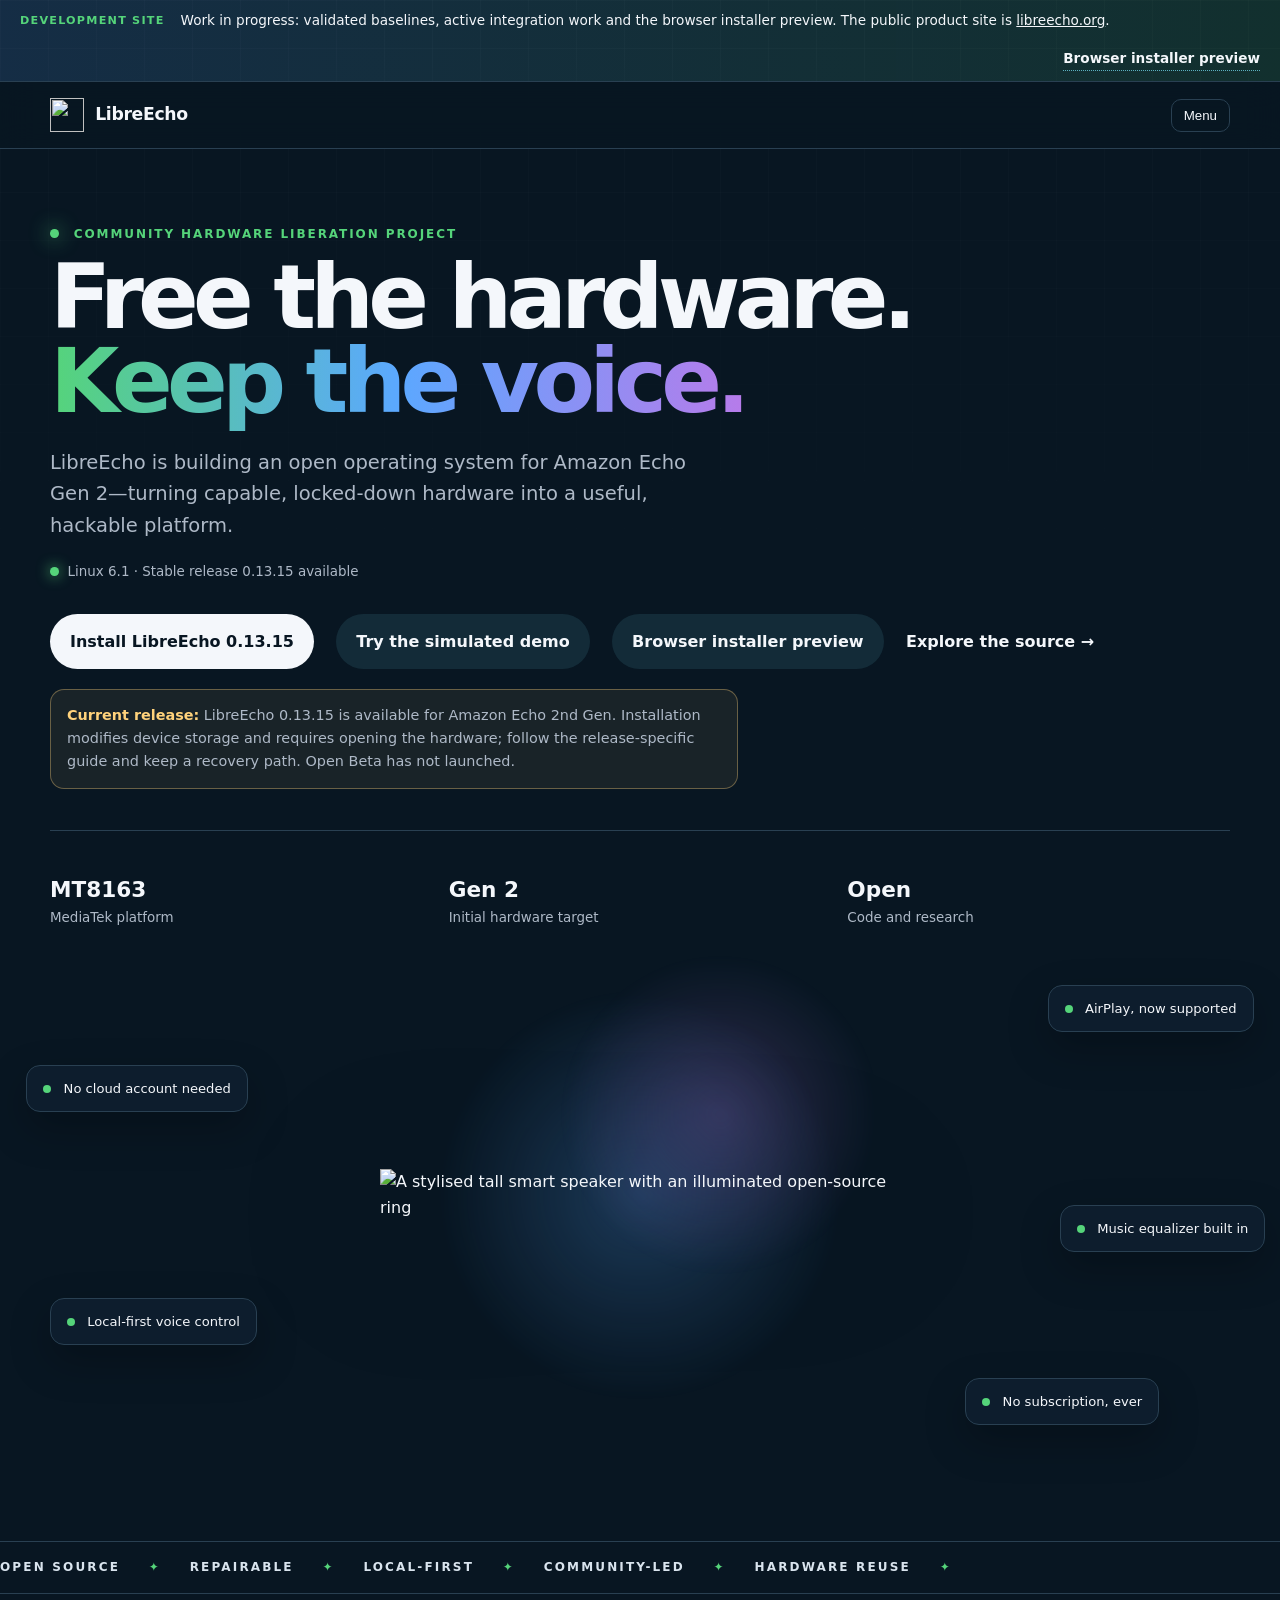
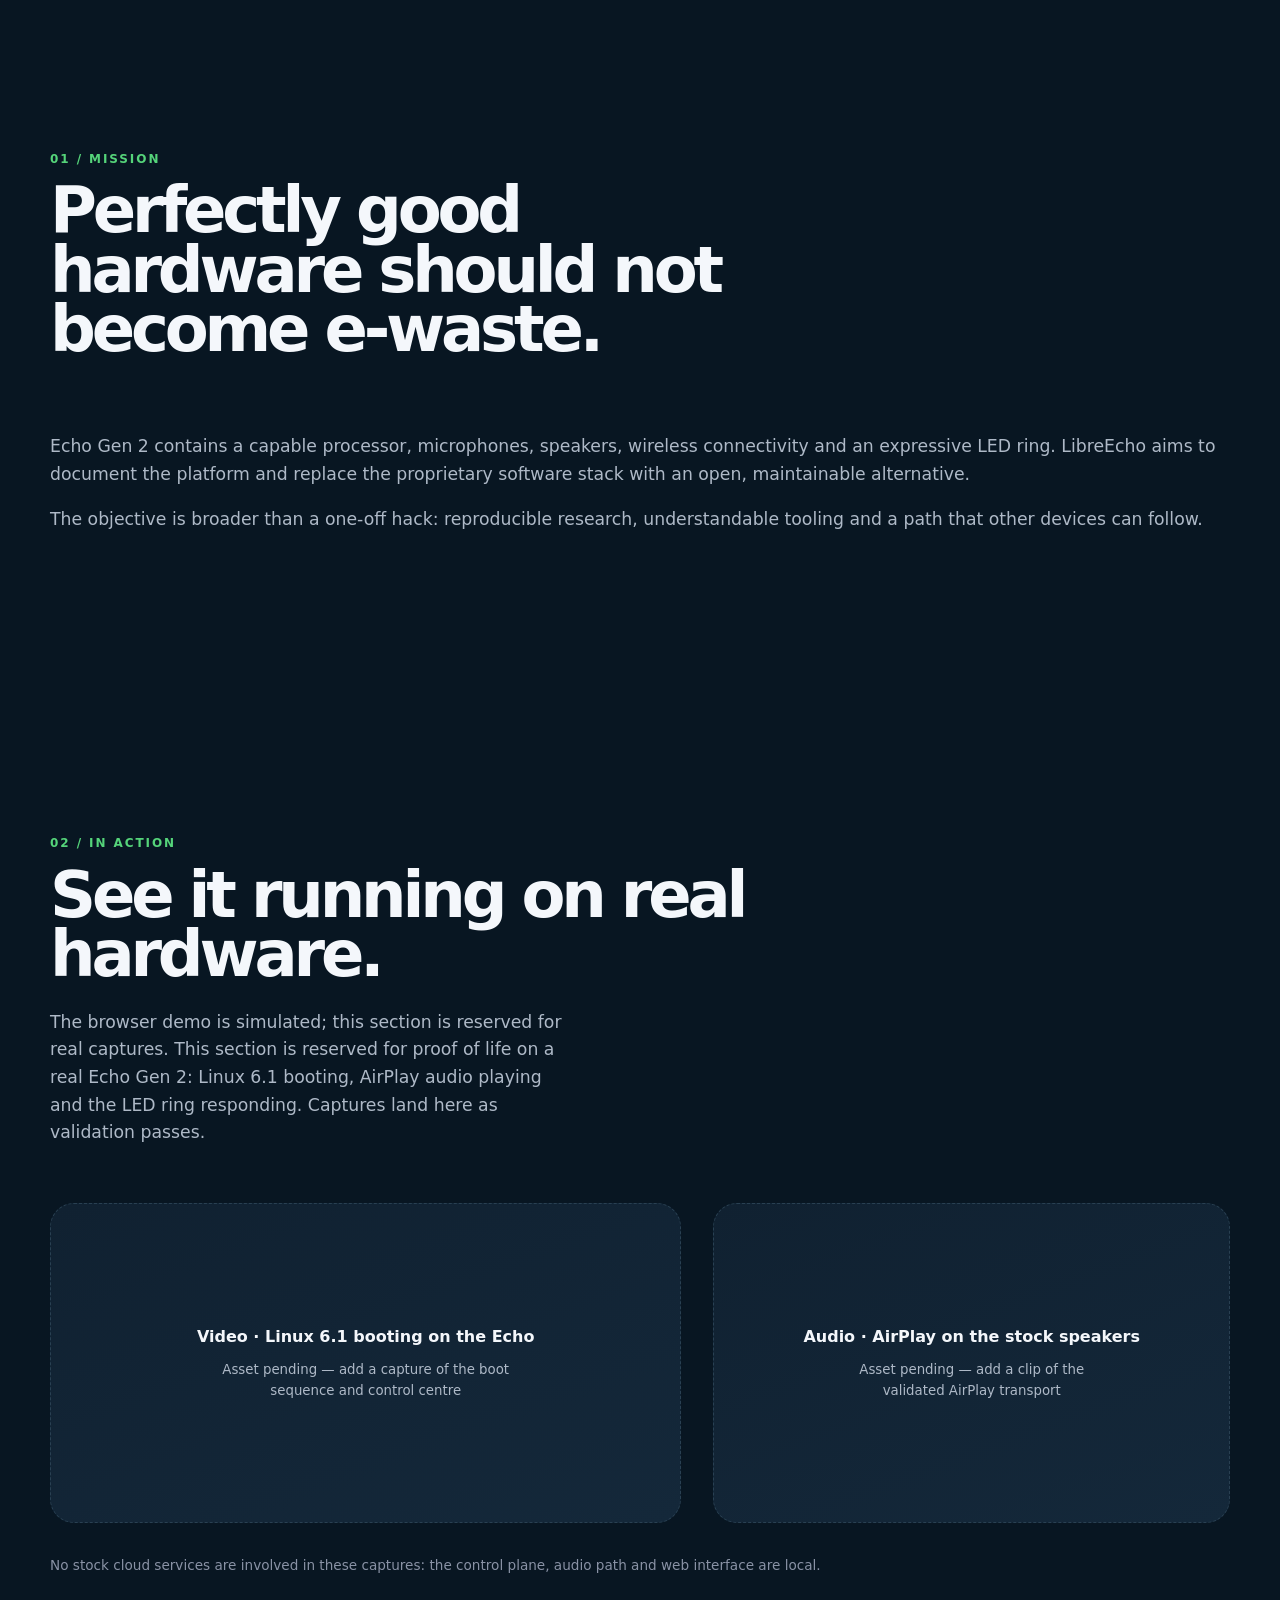
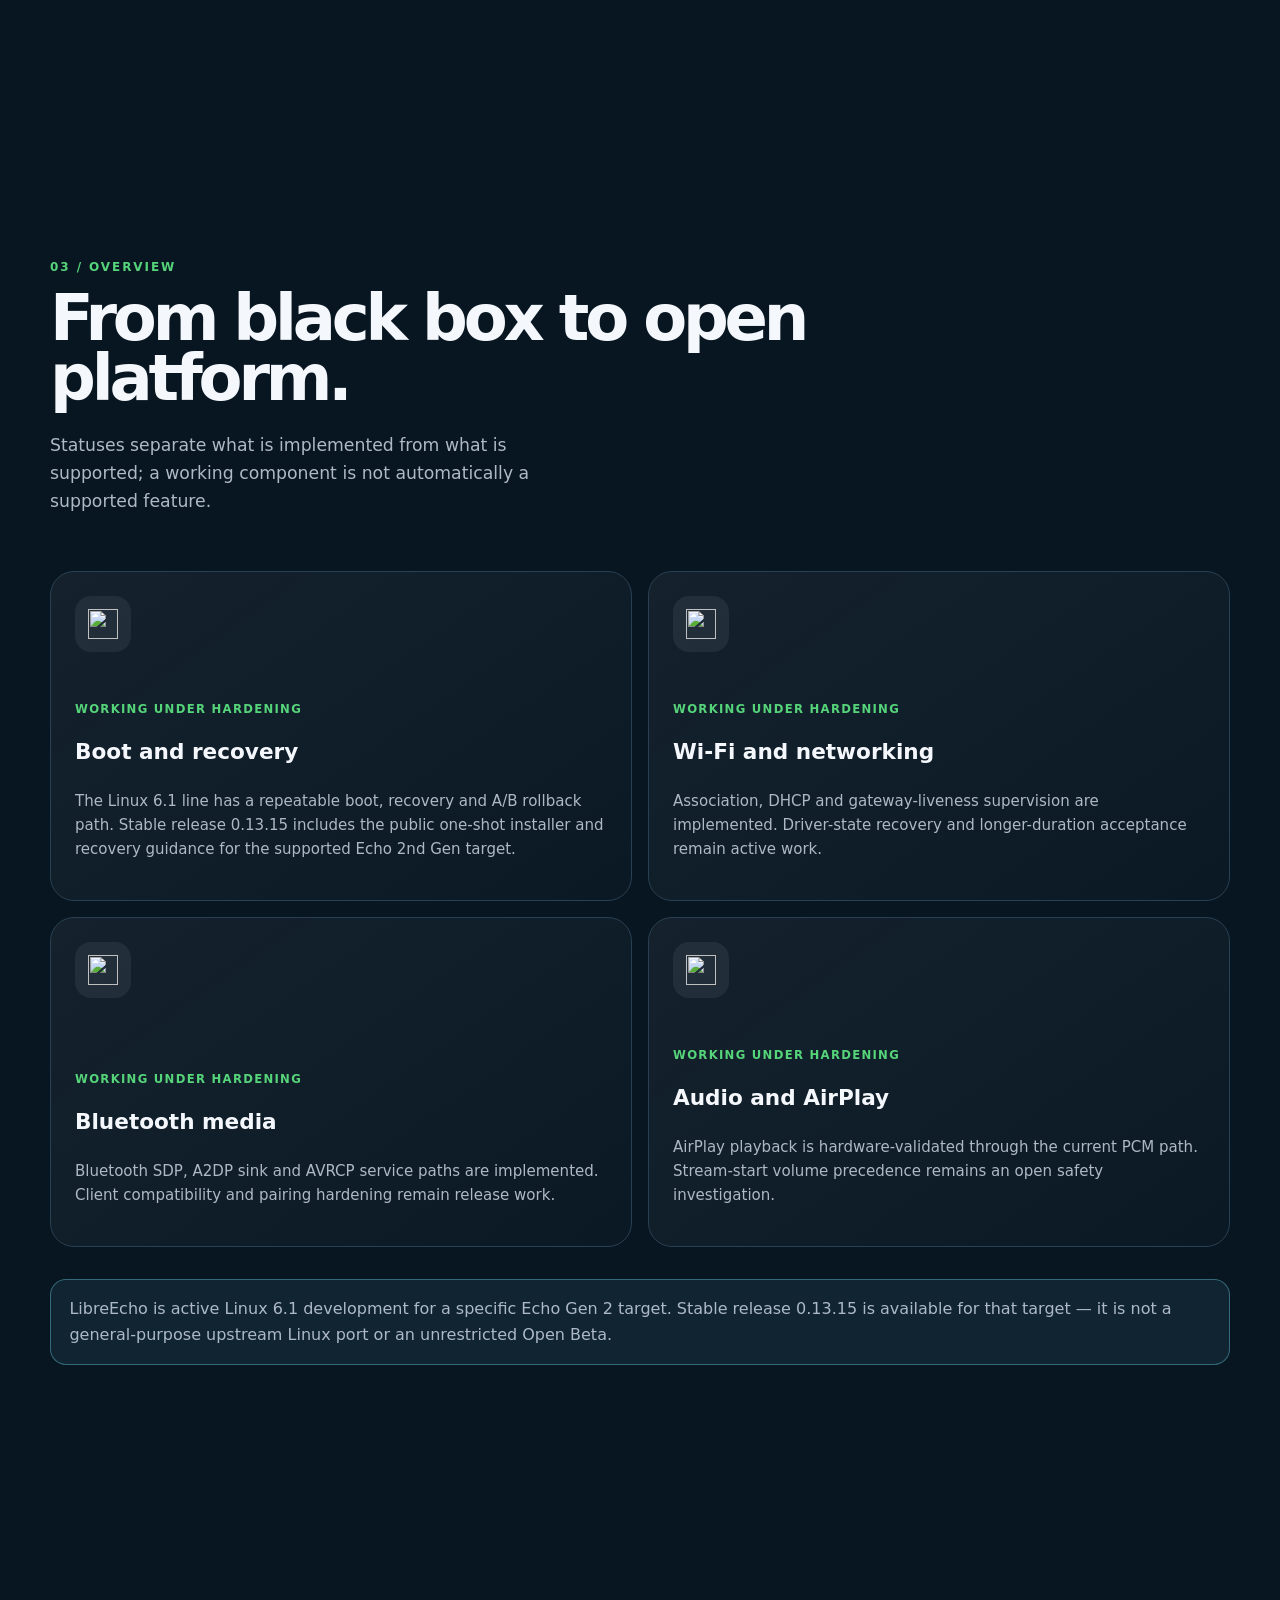
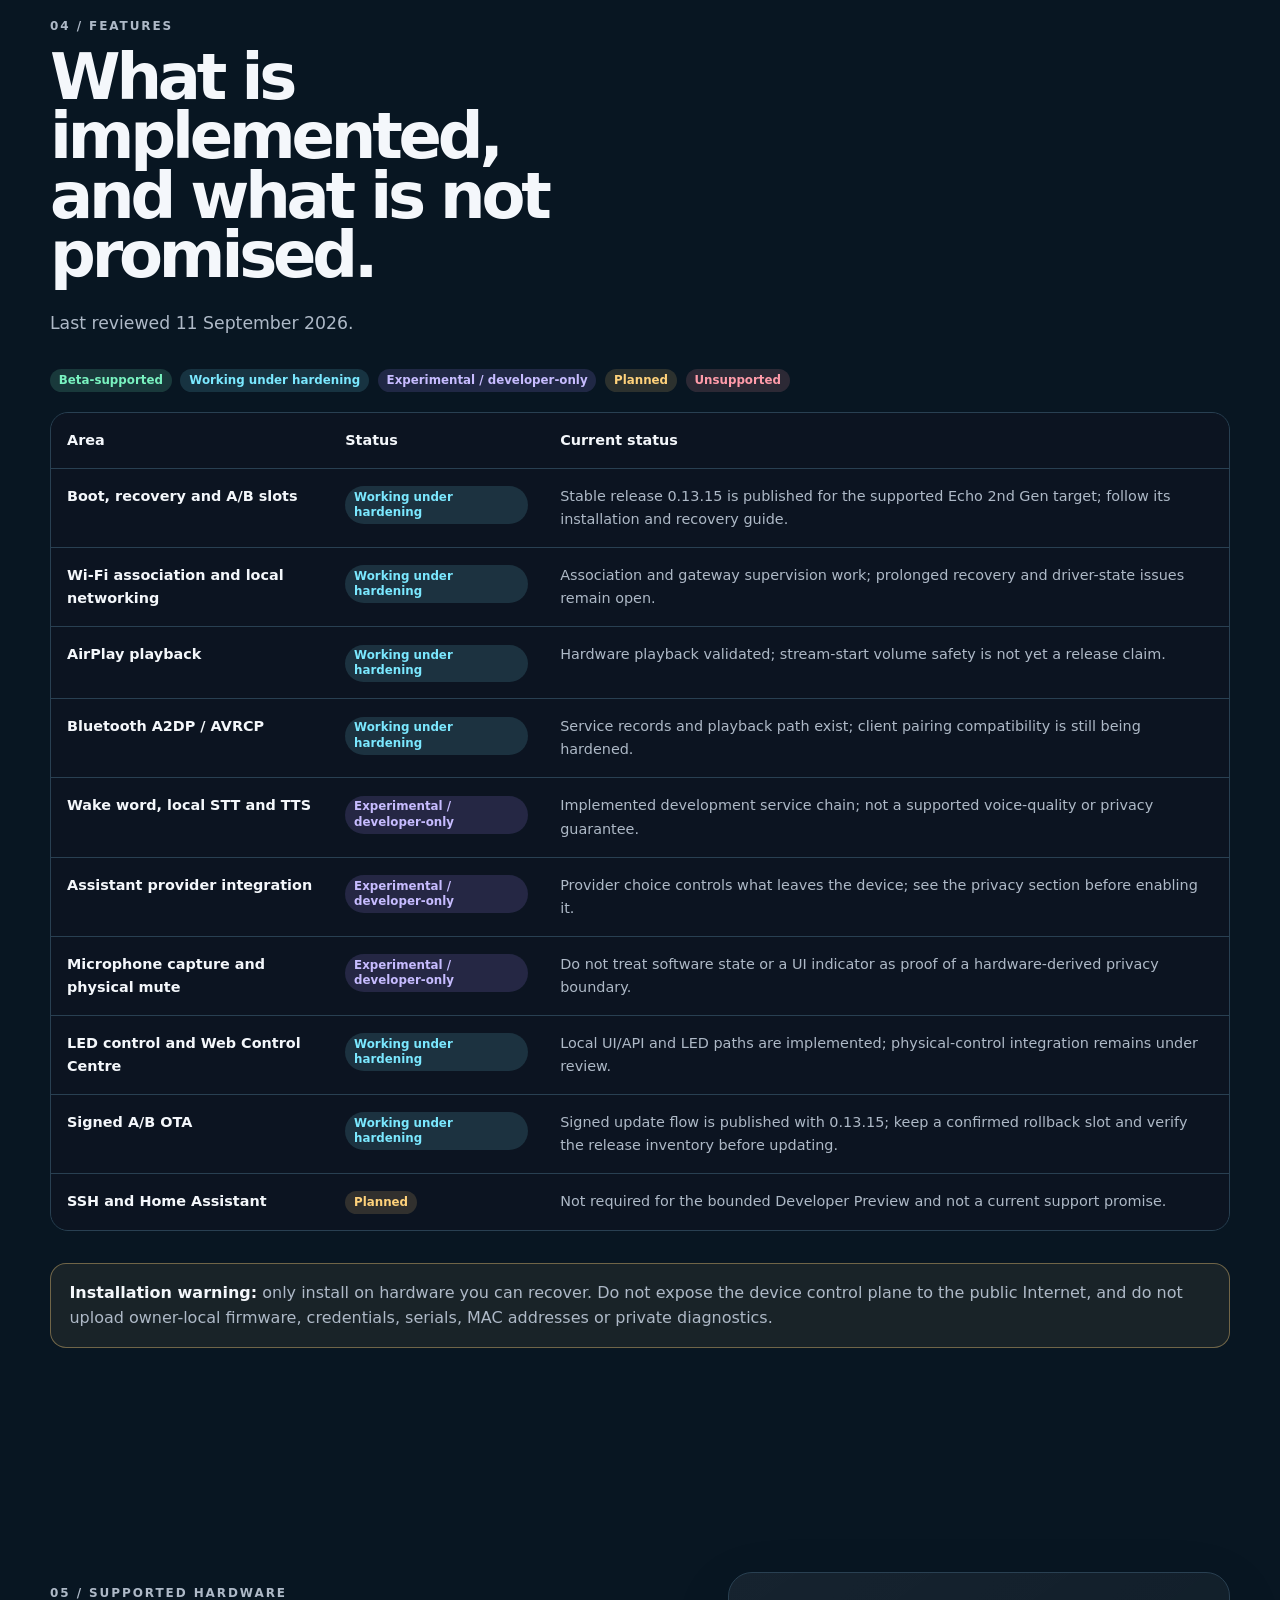
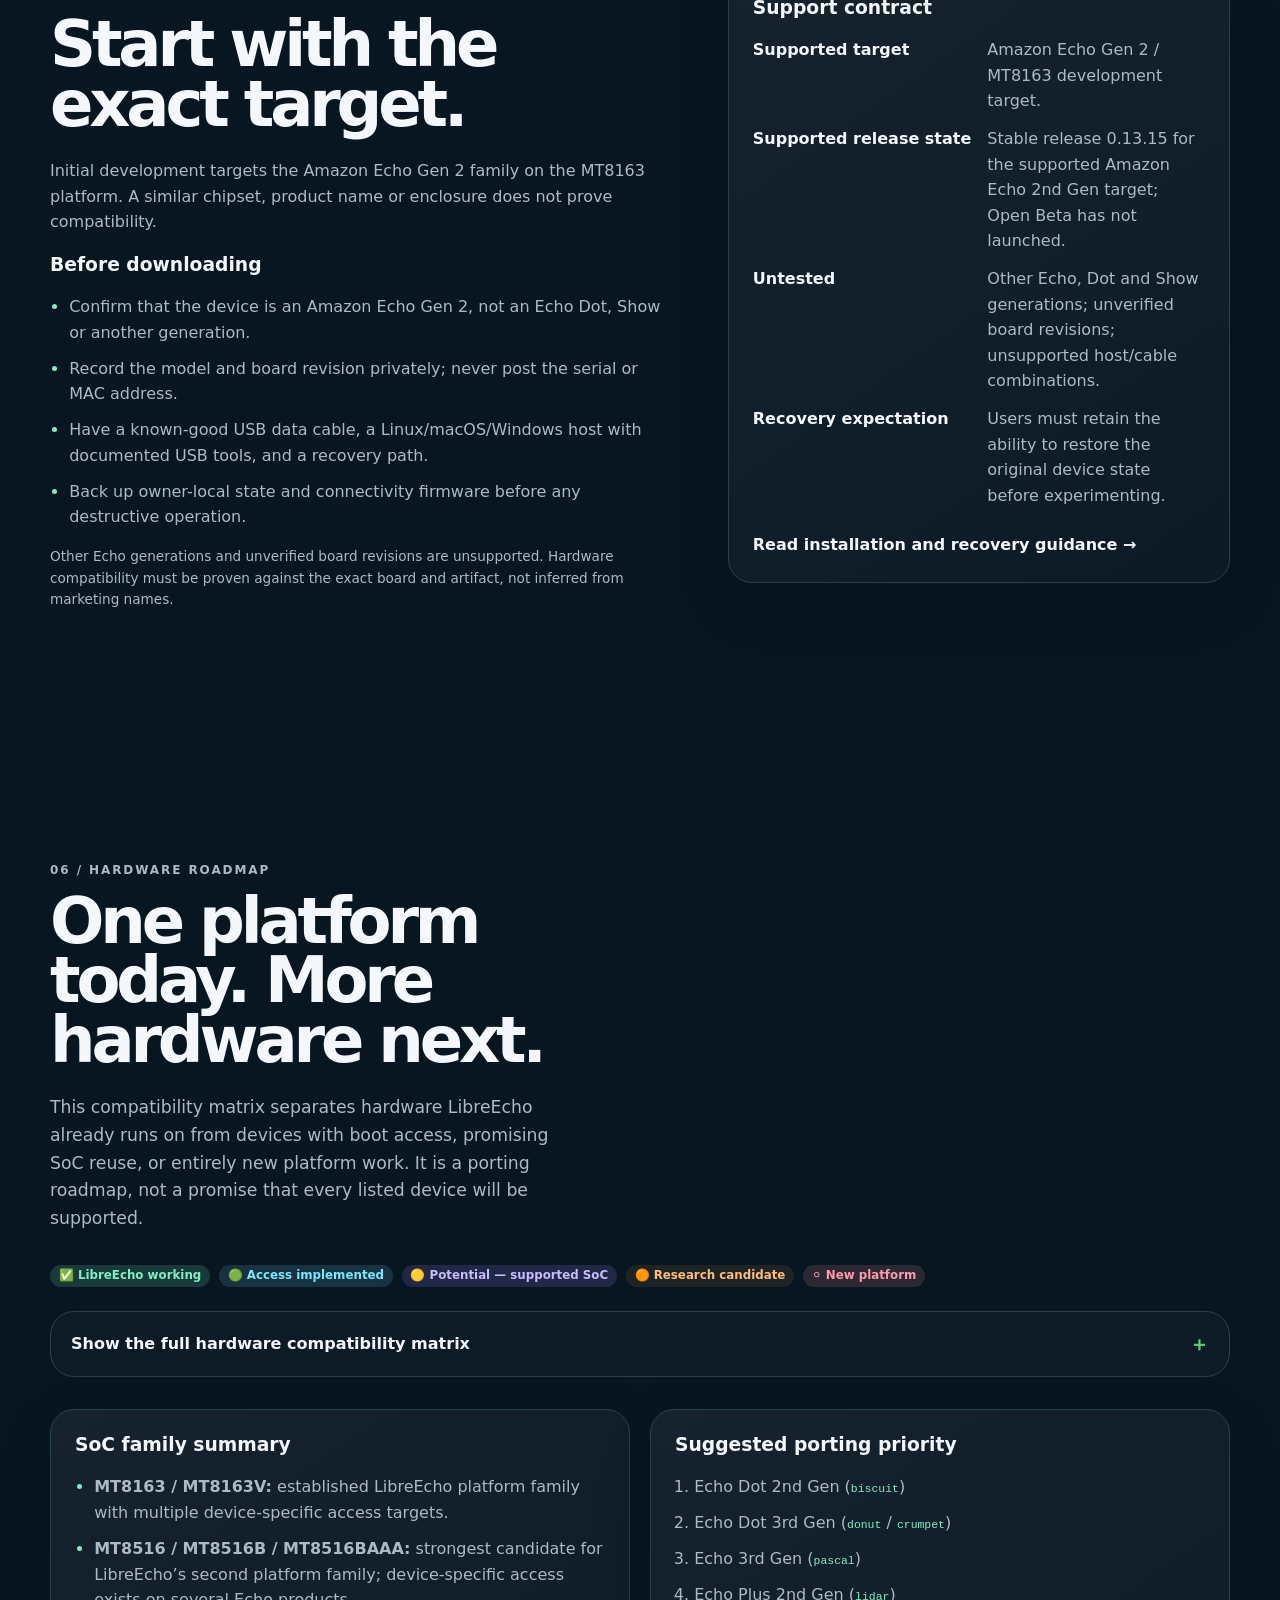
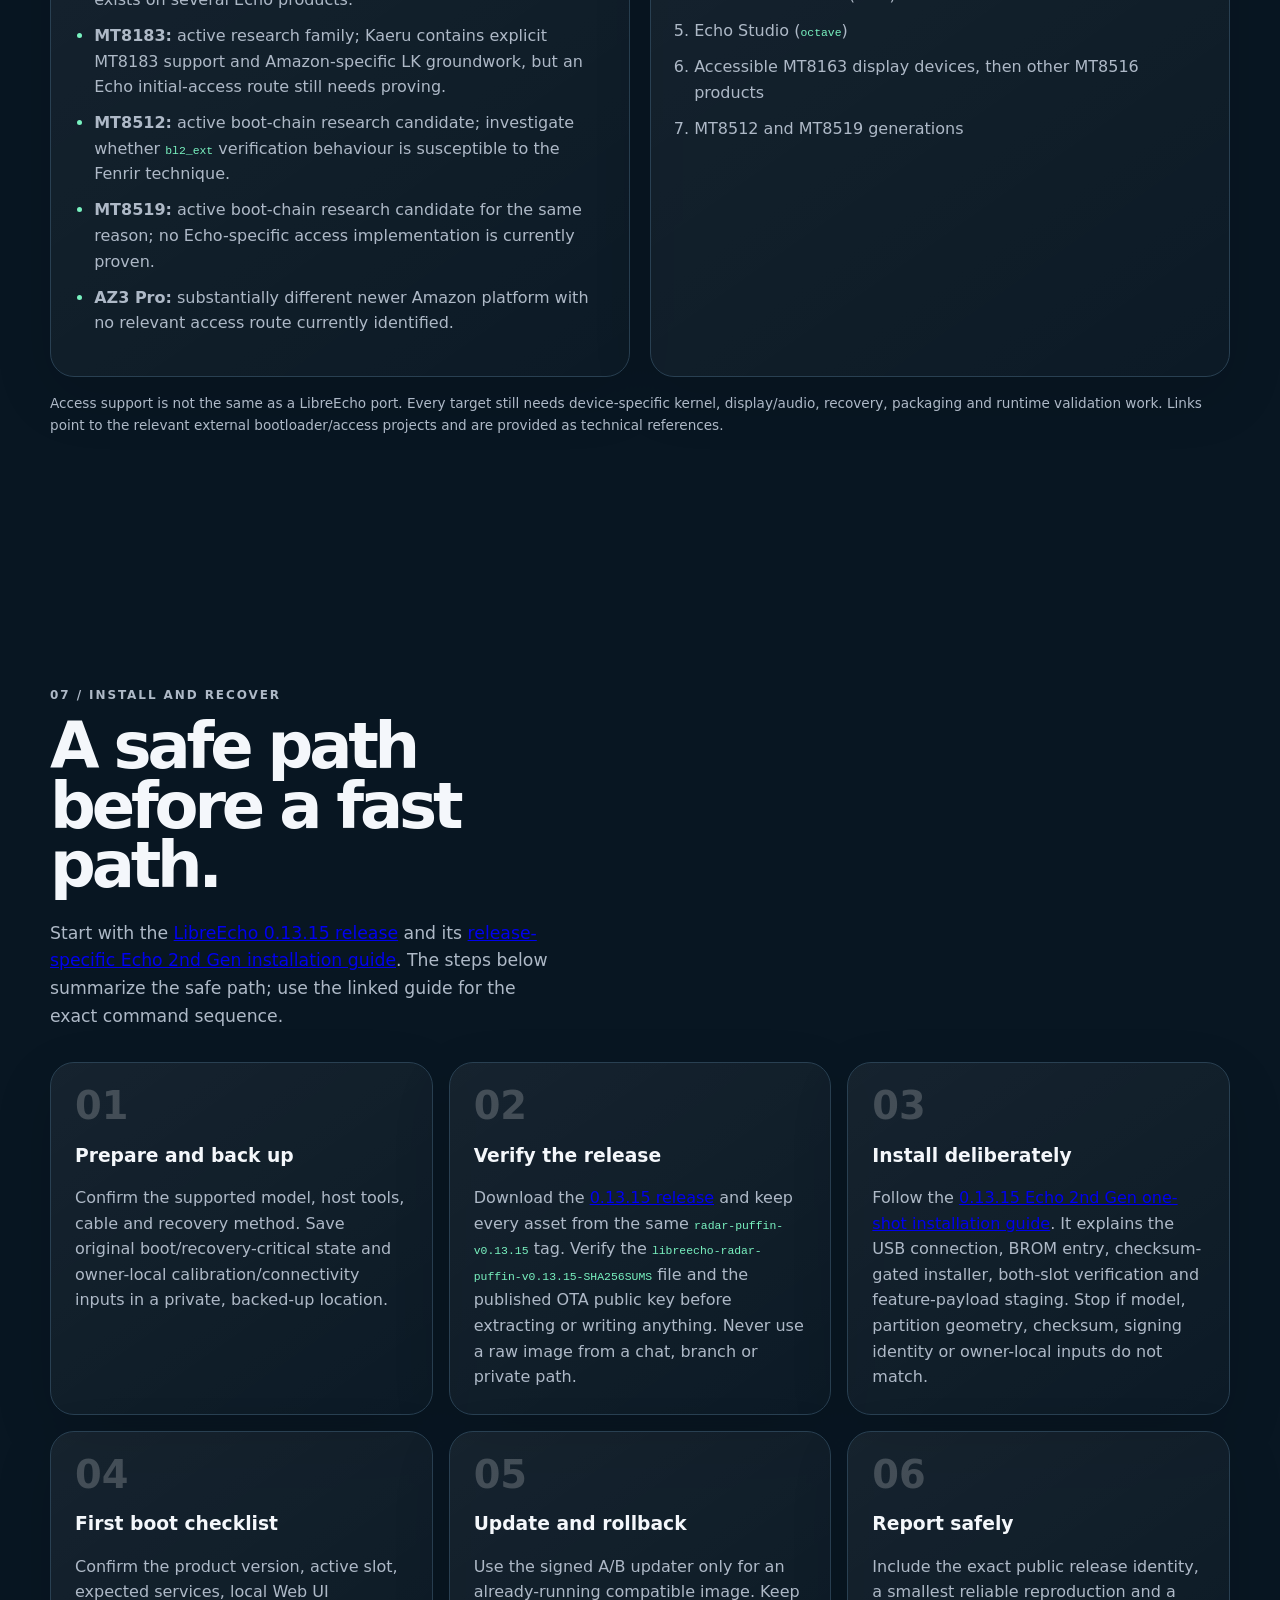
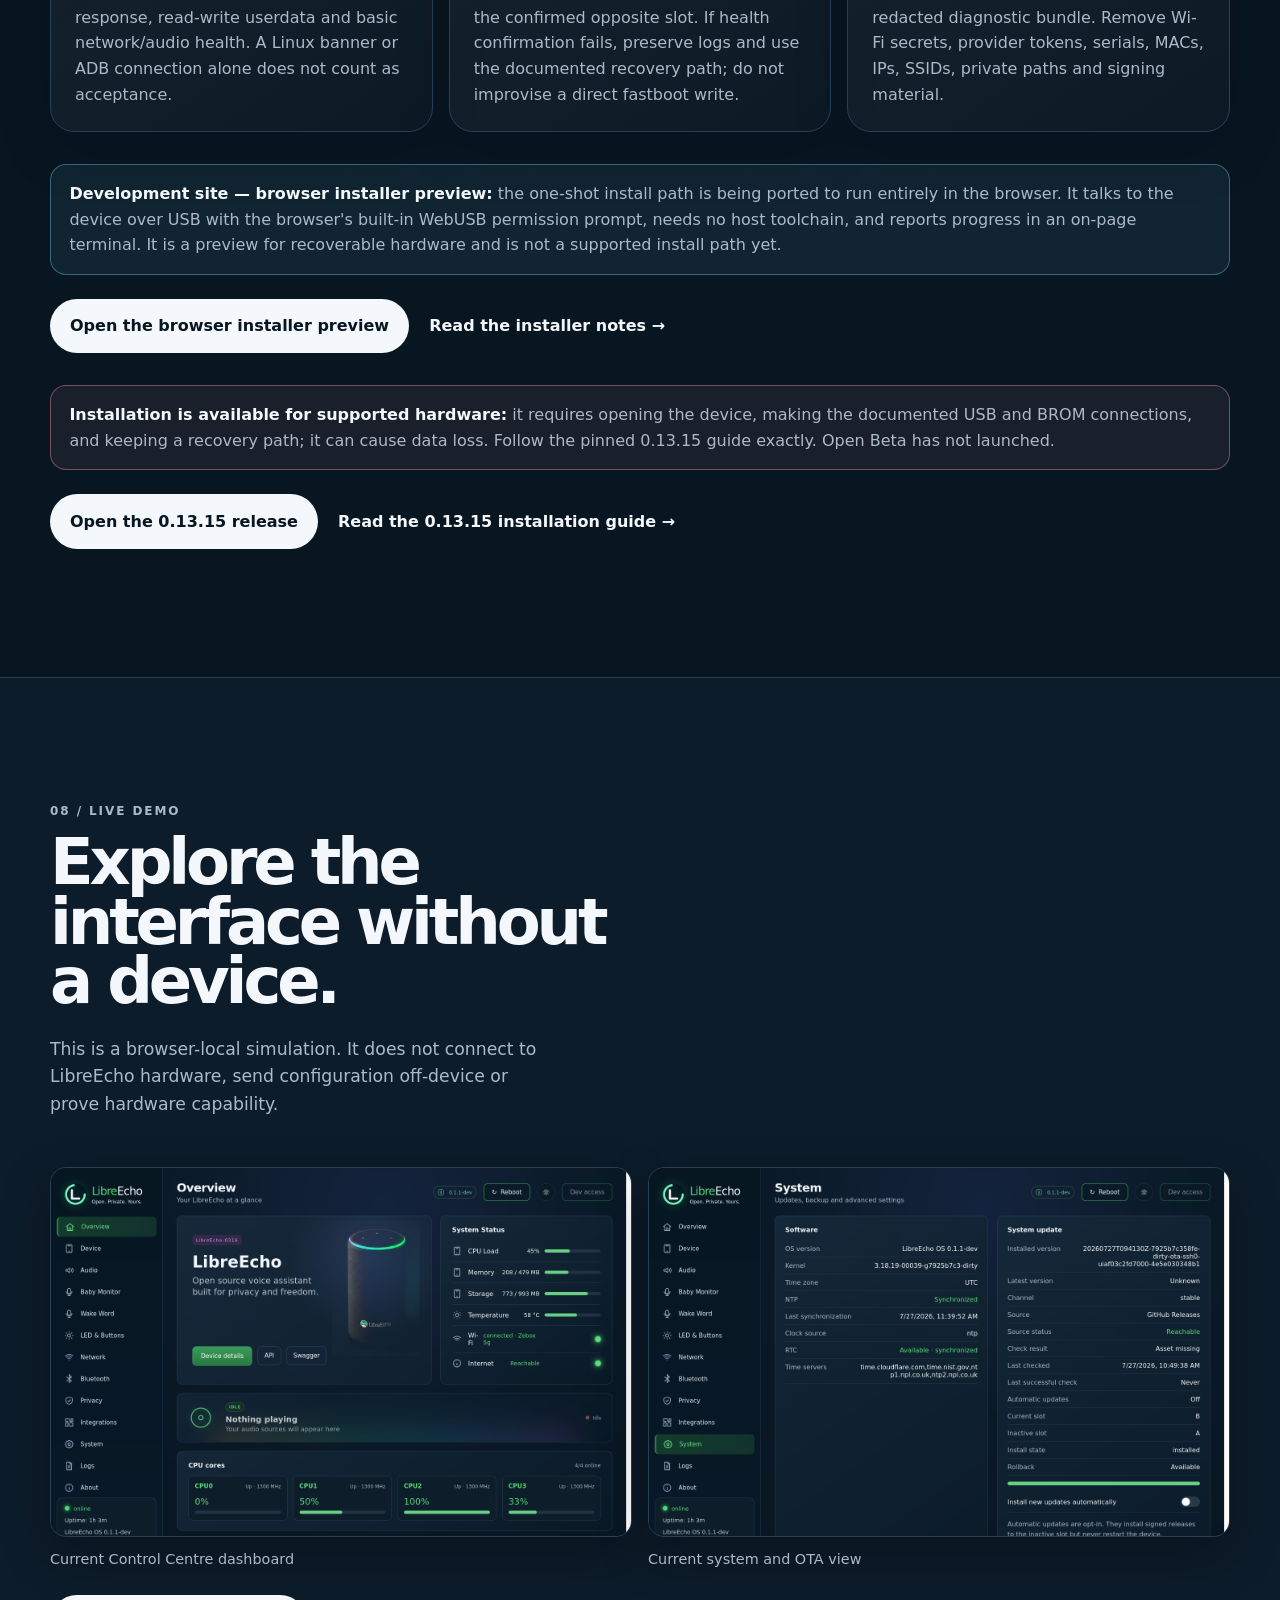
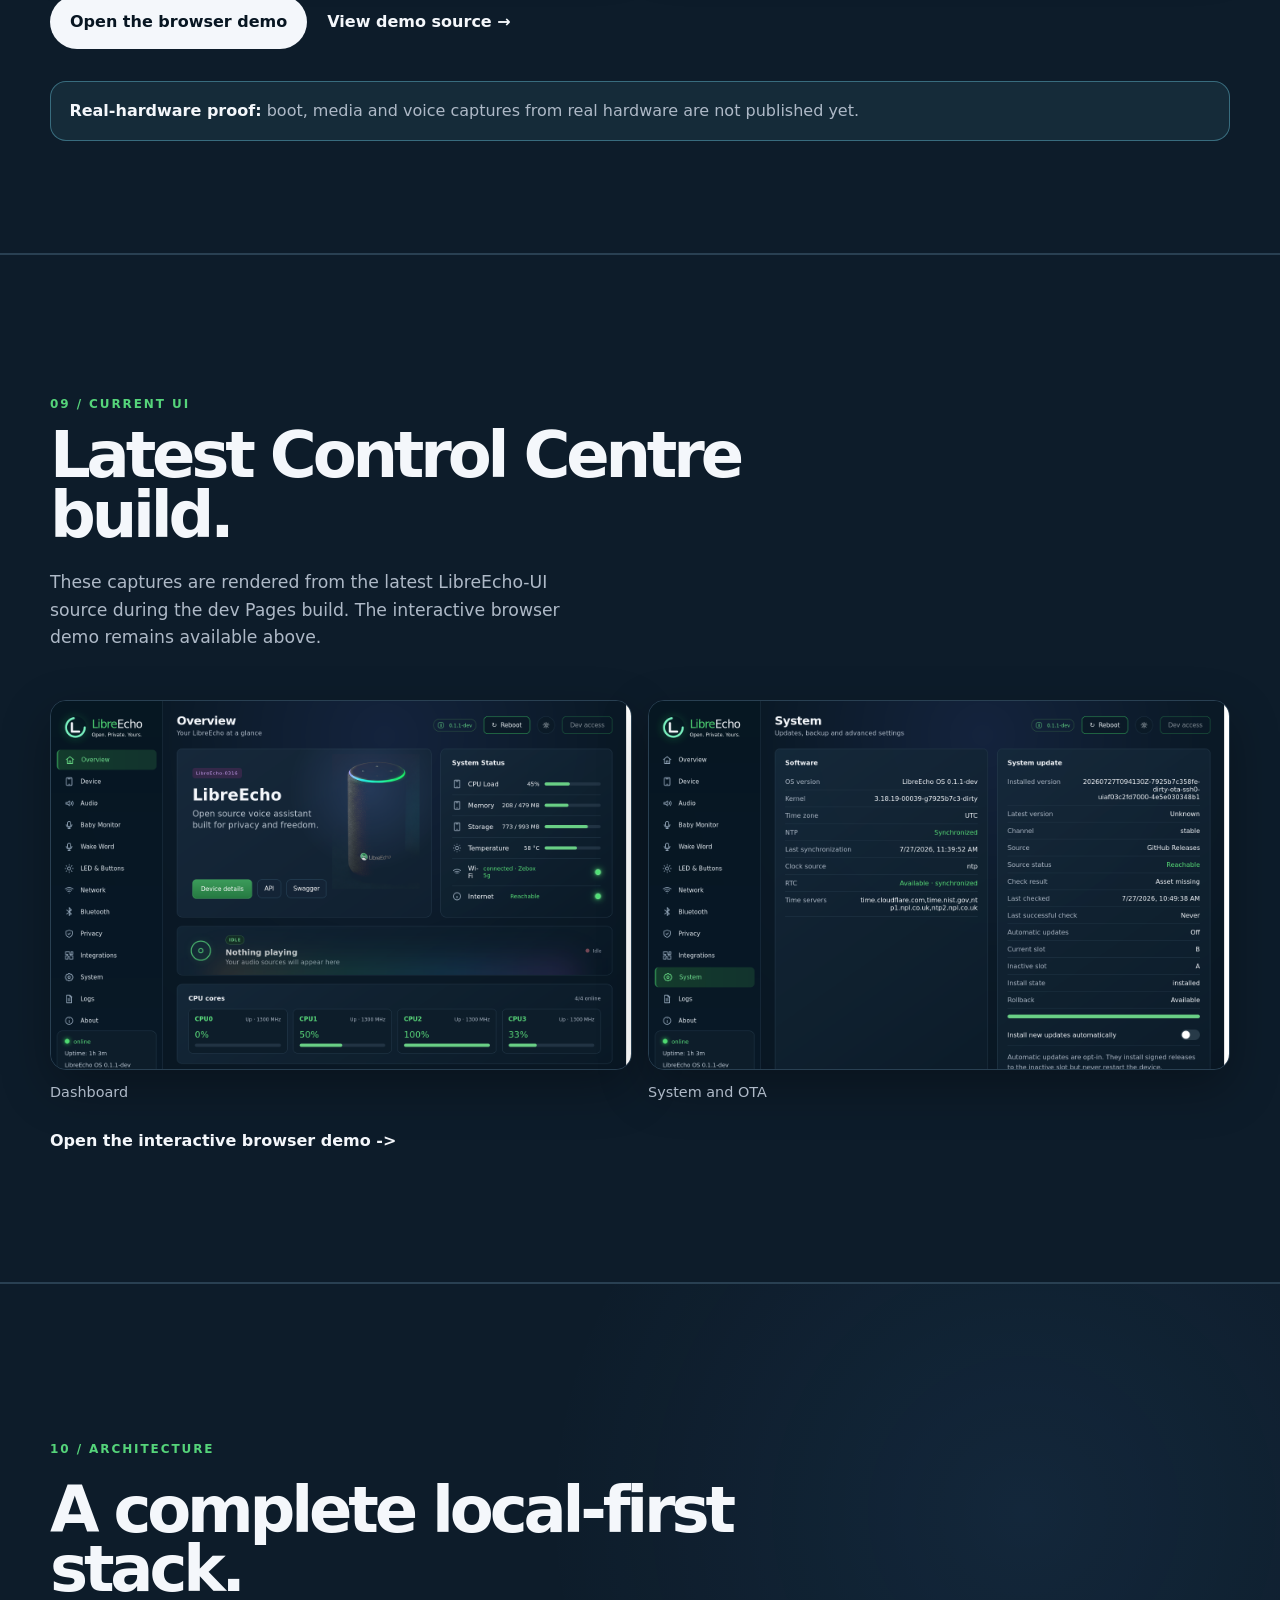
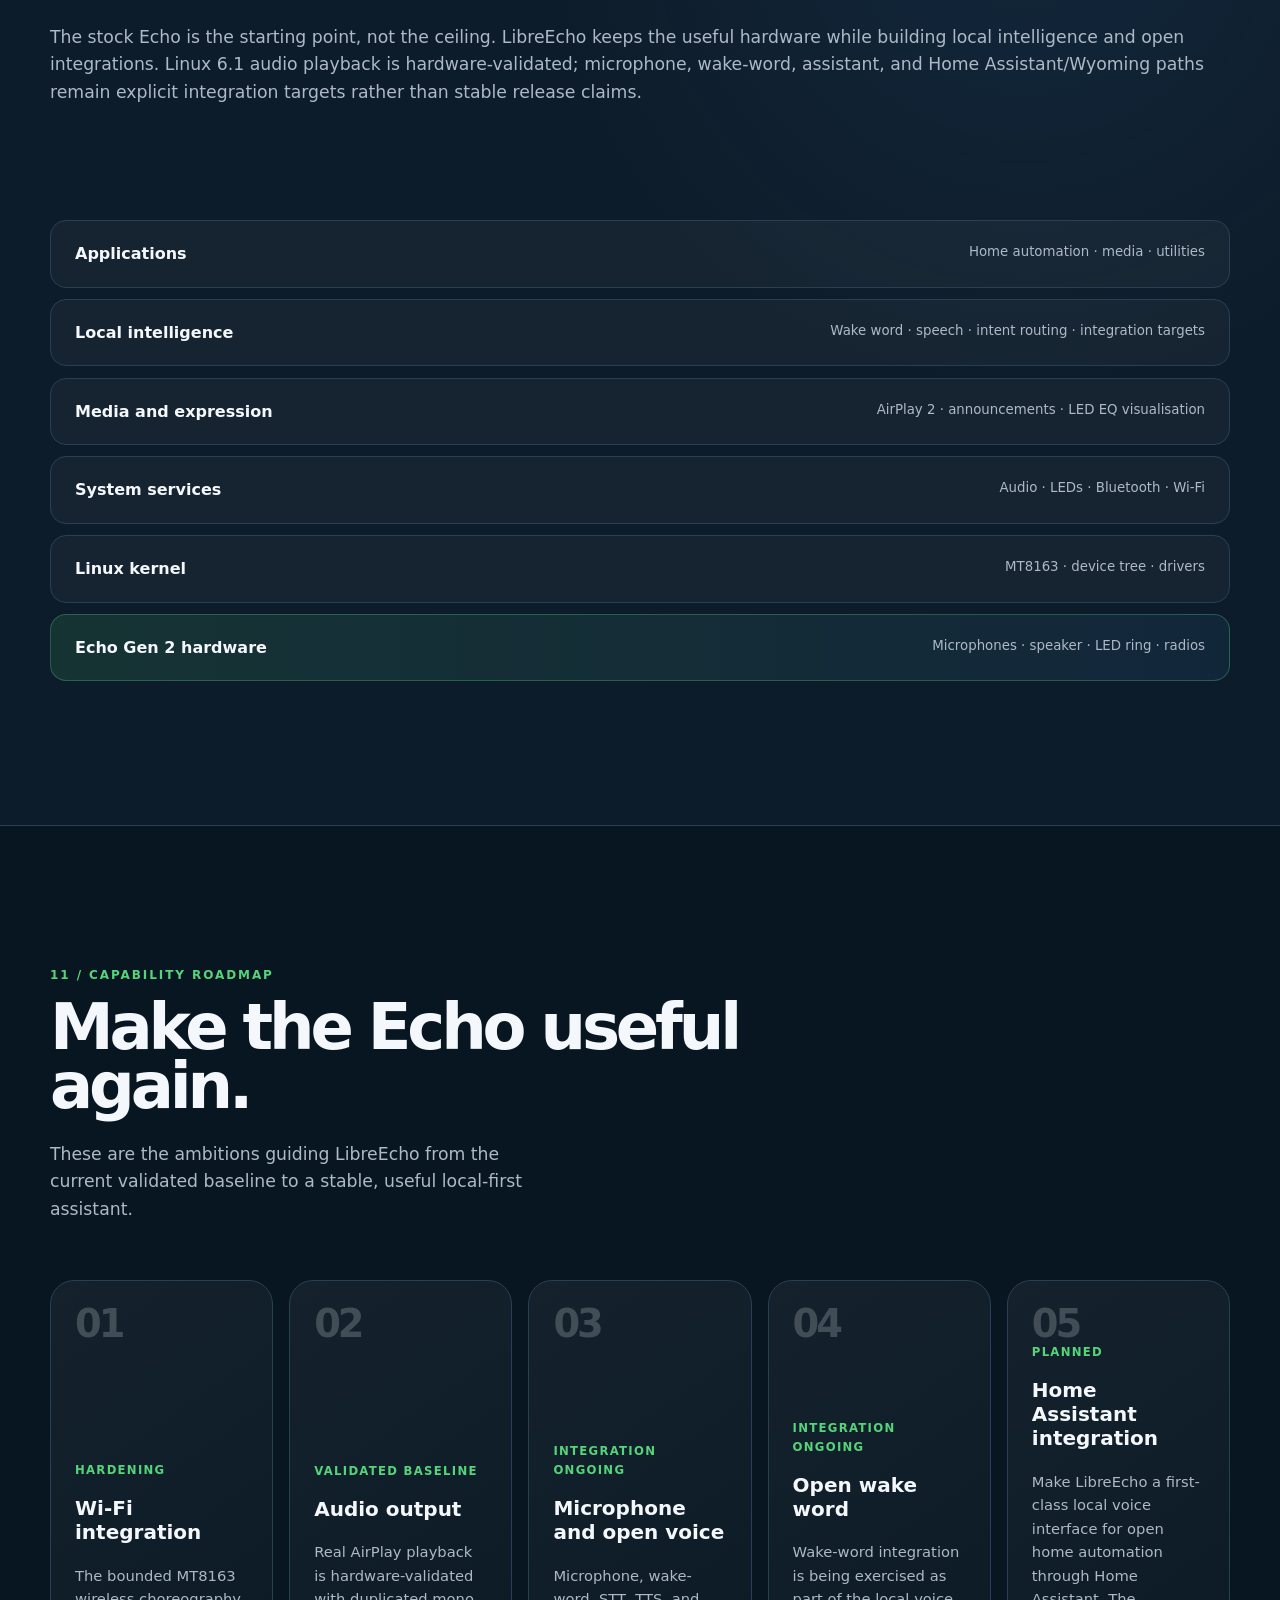
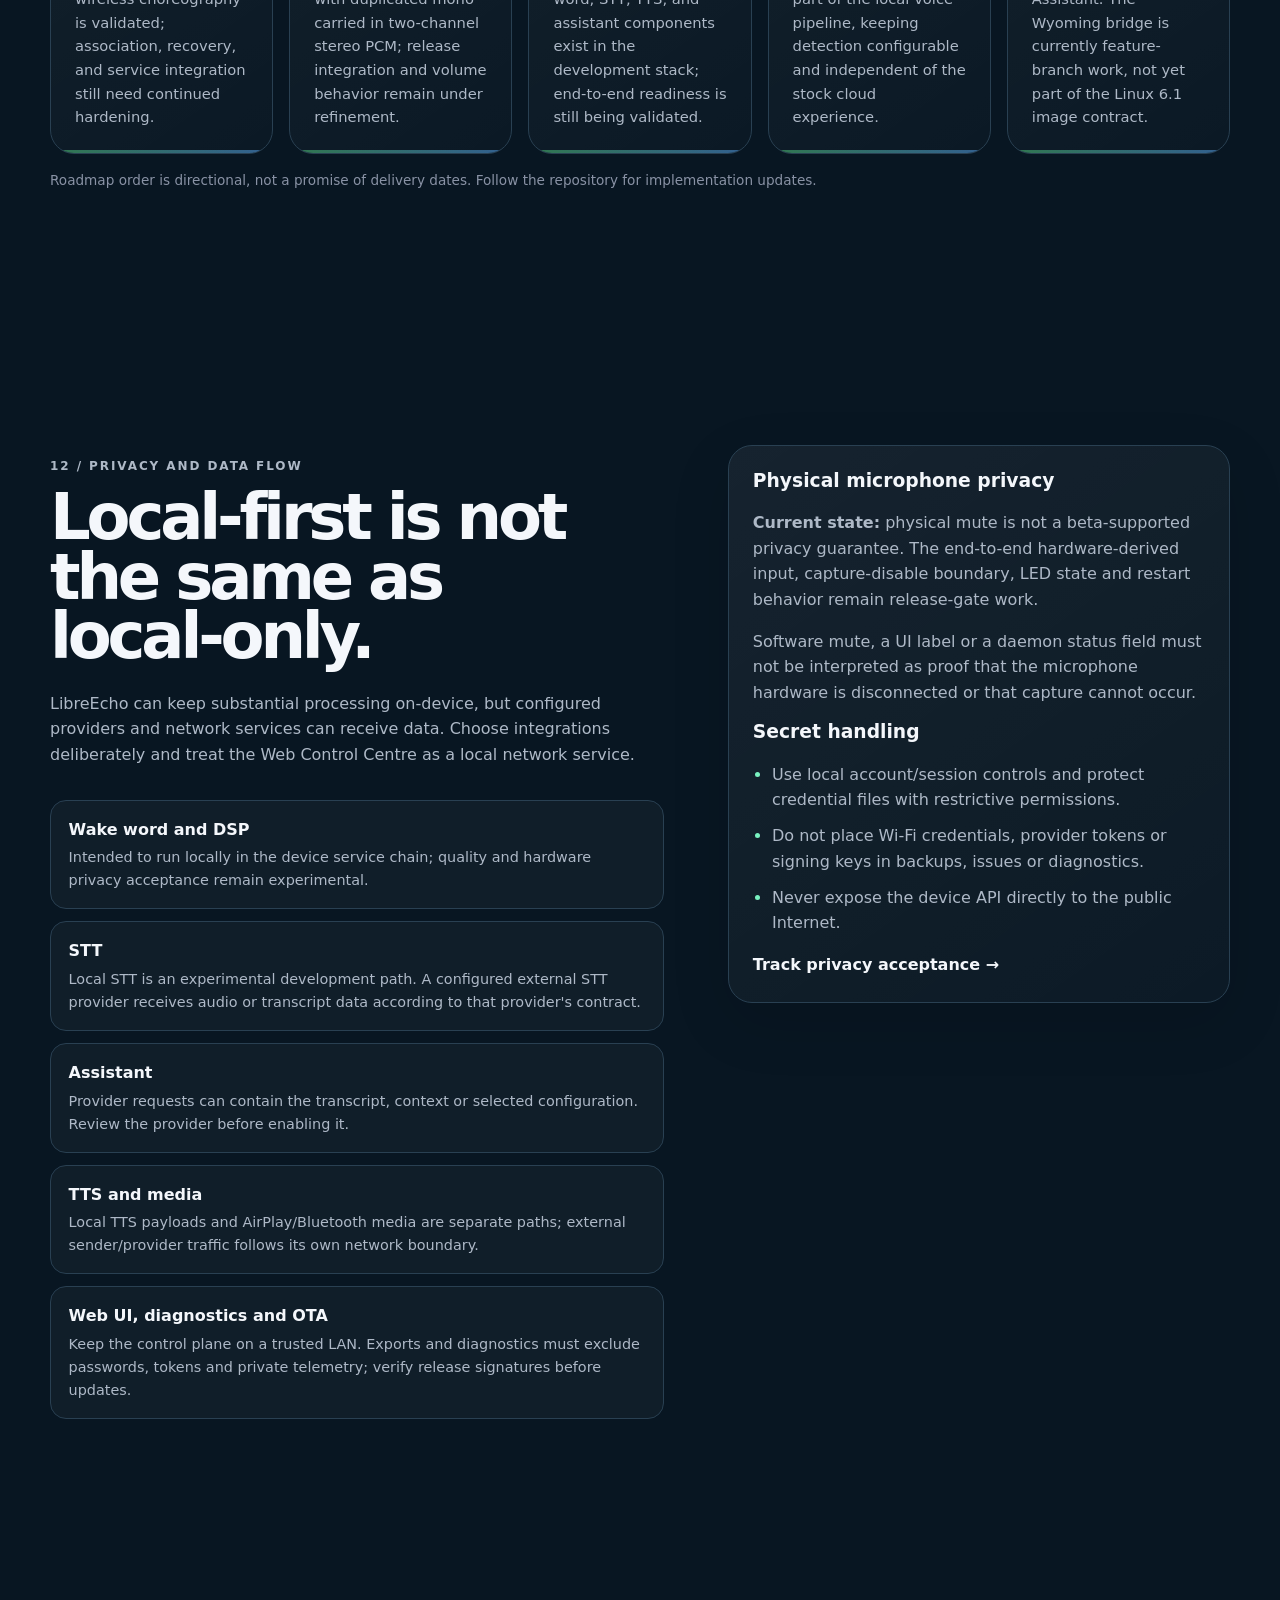
==== commit 971b837a: "docs(dev): sync the development site with the current production site The development site carried a" ====
--- a/index.html
+++ b/index.html
@@ -1,21 +1,32 @@
 <!doctype html>
-<html lang="en-GB">
+<html lang="en-GB" class="no-js">
 <head>
   <meta charset="utf-8">
   <meta name="viewport" content="width=device-width, initial-scale=1">
-  <meta name="description" content="LibreEcho moves the Amazon Echo Gen 2 from a frozen 2015-era stock kernel onto a modern Linux 6.1 LTS-based platform: open, local-first and repairable.">
+  <meta name="description" content="Development site for LibreEcho: an open, repairable Linux 6.1 operating system for Amazon Echo Gen 2, the browser-based one-shot installer preview, and the current Control Centre build.">
   <meta name="theme-color" content="#081622">
-  <meta property="og:title" content="LibreEcho — Free the hardware">
-  <meta property="og:description" content="An open operating system that replaces the Echo Gen 2's stock Linux 3.18 base with a modern Linux 6.1 LTS-based kernel and a local-first control centre.">
+  <link rel="canonical" href="https://dev.libreecho.org/">
+  <meta property="og:title" content="LibreEcho development site — Free the hardware">
+  <meta property="og:description" content="Development work in progress: Linux 6.1 on the Echo Gen 2, the browser-based installer preview and the current Control Centre captures.">
   <meta property="og:image" content="assets/images/social-card.jpg">
-  <title>LibreEcho — Free the hardware</title>
+  <title>LibreEcho development site — Free the hardware</title>
   <link rel="icon" href="assets/images/favicon.svg" type="image/svg+xml">
   <link rel="stylesheet" href="assets/css/site.css">
   <link rel="stylesheet" href="assets/css/roadmap.css">
+  <link rel="stylesheet" href="assets/css/control-centre.css">
+  <link rel="stylesheet" href="assets/css/docs.css">
   <link rel="stylesheet" href="assets/css/current-ui.css">
+  <link rel="stylesheet" href="assets/css/dev-extras.css">
 </head>
 <body>
   <a class="skip-link" href="#main">Skip to content</a>
+
+  <aside class="dev-banner" aria-label="Development site notice">
+    <span class="dev-banner-tag">Development site</span>
+    <span>Work in progress: validated baselines, active integration work and the browser installer preview. The public product site is <a href="https://libreecho.org/">libreecho.org</a>.</span>
+    <a class="dev-banner-link" href="install/">Browser installer preview</a>
+  </aside>
+
   <header class="site-header">
     <a class="brand" href="#top" aria-label="LibreEcho home">
       <img src="assets/images/mark.svg" alt="" width="34" height="34">
@@ -23,16 +34,23 @@
     </a>
     <button class="menu-toggle" type="button" aria-expanded="false" aria-controls="primary-nav">Menu</button>
     <nav id="primary-nav" class="primary-nav" aria-label="Primary navigation">
-      <a href="#mission">Mission</a>
-      <a href="#proof">In action</a>
-      <a href="#progress">Progress</a>
-      <a href="#architecture">Architecture</a>
-      <a href="#roadmap">Roadmap</a>
+      <a href="#progress">Overview</a>
+      <a href="#features">Features</a>
+      <a href="#hardware">Hardware</a>
+      <a href="#hardware-roadmap">Roadmap</a>
+      <a href="#install">Install</a>
+      <a href="install/">Installer</a>
+      <a href="#demo">Demo</a>
+      <a href="#privacy">Privacy</a>
+      <a href="#releases">Releases</a>
+      <a href="#licensing">Licensing</a>
+      <a href="#tester">Preview</a>
       <a href="#contribute">Contribute</a>
       <a href="credits.html">Credits</a>
       <a class="button button-small demo-button" href="demo/">Live demo</a>
-      <a class="button button-small coffee-button" href="https://buymeacoffee.com/libreecho" target="_blank" rel="noopener">Buy me a beer</a>
-      <a class="button button-small" href="https://github.com/" data-repo-link>View on GitHub</a>
+      <a class="button button-small coffee-button" href="https://buymeacoffee.com/libreecho" target="_blank" rel="noopener">Buy me a beer 🍺</a>
+      <a class="button button-small" href="#security">Support</a>
+      <a class="button button-small" href="https://github.com/aslater3/LibreEcho" data-repo-link>GitHub</a>
     </nav>
   </header>
 
@@ -41,29 +59,34 @@
       <div class="hero-copy">
         <p class="eyebrow"><span class="pulse"></span> Community hardware liberation project</p>
         <h1>Free the hardware.<br><span>Keep the voice.</span></h1>
-        <p class="hero-lead">The Echo Gen 2 shipped in 2017 and was frozen on a 2015-era kernel. LibreEcho moves it onto a modern Linux 6.1 LTS-based platform, with an open operating system, local-first voice and a control centre you can run on your own network.</p>
-        <p class="status-note"><span class="status-dot"></span>Stock Linux 3.18 → LibreEcho Linux 6.1 · real hardware, under active validation</p>
+        <p class="hero-lead">LibreEcho is building an open operating system for Amazon Echo Gen 2—turning capable, locked-down hardware into a useful, hackable platform.</p>
+        <p class="status-note"><span class="status-dot"></span>Linux 6.1 · Stable release 0.13.15 available</p>
         <div class="hero-actions">
-          <a class="button demo-button" href="demo/">Open the live control-centre demo</a>
-          <a class="text-link" href="#proof">See it running <span aria-hidden="true">→</span></a>
-          <a class="text-link" href="https://github.com/" data-repo-link>Explore the source <span aria-hidden="true">→</span></a>
-        </div>
+          <a class="button" href="#install">Install LibreEcho 0.13.15</a>
+          <a class="button button-secondary" href="#demo">Try the simulated demo</a>
+          <a class="button button-secondary" href="install/">Browser installer preview</a>
+          <a class="text-link" href="https://github.com/aslater3/LibreEcho" data-repo-link>Explore the source <span aria-hidden="true">→</span></a>
+        </div>
+        <p class="hero-warning"><strong>Current release:</strong> LibreEcho 0.13.15 is available for Amazon Echo 2nd Gen. Installation modifies device storage and requires opening the hardware; follow the release-specific guide and keep a recovery path. Open Beta has not launched.</p>
         <ul class="hero-stats" aria-label="Project highlights">
-          <li><strong>Linux 6.1</strong><span>Modern LTS-based kernel</span></li>
-          <li><strong>3.18 → 6.1</strong><span>Stock kernel upgrade</span></li>
-          <li><strong>On hardware</strong><span>Validated baseline boots</span></li>
+          <li><strong>MT8163</strong><span>MediaTek platform</span></li>
+          <li><strong>Gen 2</strong><span>Initial hardware target</span></li>
+          <li><strong>Open</strong><span>Code and research</span></li>
         </ul>
       </div>
       <div class="hero-art" aria-label="Stylised LibreEcho speaker illustration">
         <div class="orb orb-one"></div>
         <div class="orb orb-two"></div>
         <img src="assets/images/echo-hero.svg" alt="A stylised tall smart speaker with an illuminated open-source ring">
-        <div class="status-card status-card-top"><span></span> Linux 6.1 on MT8163</div>
-        <div class="status-card status-card-bottom"><span></span> AirPlay validated on hardware</div>
-      </div>
-    </section>
-
-    <section class="ticker" aria-label="Project principles">
+        <div class="status-card status-card-top"><span></span> AirPlay, now supported</div>
+        <div class="status-card status-card-topleft"><span></span> No cloud account needed</div>
+        <div class="status-card status-card-midright"><span></span> Music equalizer built in</div>
+        <div class="status-card status-card-bottom"><span></span> Local-first voice control</div>
+        <div class="status-card status-card-bottomright"><span></span> No subscription, ever</div>
+      </div>
+    </section>
+
+        <section class="ticker" aria-label="Project principles">
       <div>OPEN SOURCE <span>✦</span> REPAIRABLE <span>✦</span> LOCAL-FIRST <span>✦</span> COMMUNITY-LED <span>✦</span> HARDWARE REUSE <span>✦</span></div>
     </section>
 
@@ -84,7 +107,7 @@
           <p class="section-label">02 / In action</p>
           <h2>See it running on real hardware.</h2>
         </div>
-        <p>The browser demo above is simulated. This section is reserved for proof of life on a real Echo Gen 2: Linux 6.1 booting, AirPlay audio playing and the LED ring responding. Captures land here as validation passes.</p>
+        <p>The browser demo is simulated; this section is reserved for real captures. This section is reserved for proof of life on a real Echo Gen 2: Linux 6.1 booting, AirPlay audio playing and the LED ring responding. Captures land here as validation passes.</p>
       </div>
       <div class="proof-grid">
         <figure class="proof-placeholder">
@@ -106,46 +129,113 @@
     <section id="progress" class="section-shell progress-section">
       <div class="section-heading">
         <div>
-          <p class="section-label">03 / Progress</p>
-          <h2>From stock Linux 3.18 to an open Linux 6.1 platform.</h2>
-        </div>
-        <p>The Linux 6.1 baseline boots on hardware and has passed independent image verification. Real-world hardware, service, and release validation continues; the site separates validated paths from integration work still in progress.</p>
+          <p class="section-label">03 / Overview</p>
+          <h2>From black box to open platform.</h2>
+        </div>
+        <p>Statuses separate what is implemented from what is supported; a working component is not automatically a supported feature.</p>
       </div>
       <div class="progress-grid">
-        <article class="progress-card complete">
-          <div class="card-icon"><img src="assets/images/icon-boot.svg" alt=""></div>
-          <p class="state">Validated baseline</p>
-          <h3>Boot and recovery</h3>
-          <p>The Linux 6.1 development line has a repeatable boot, recovery, and rollback path.</p>
-        </article>
-        <article class="progress-card complete">
-          <div class="card-icon"><img src="assets/images/icon-boot.svg" alt=""></div>
-          <p class="state">Modern LTS-based upgrade</p>
-          <h3>Linux 6.1 kernel</h3>
-          <p>The current development line replaces the stock Linux 3.18 kernel with a standalone, reproducible Linux 6.1-based kernel for MT8163.</p>
-        </article>
-        <article class="progress-card complete">
-          <div class="card-icon"><img src="assets/images/icon-wifi.svg" alt=""></div>
-          <p class="state">Validation ongoing</p>
-          <h3>Wi-Fi connectivity</h3>
-          <p>Firmware loading and the bounded WMT development choreography are validated; association and service hardening remain active work.</p>
-        </article>
-        <article class="progress-card complete">
-          <div class="card-icon"><img src="assets/images/icon-audio.svg" alt=""></div>
-          <p class="state">Hardware validated</p>
-          <h3>Audio, LED and announcements</h3>
-          <p>Linux 6.1 AirPlay playback uses the accepted duplicated-mono stereo PCM transport; announcement and LED service integration remains under active validation.</p>
-        </article>
-      </div>
-      <p class="fine-print">Status reflects active development and may move quickly. See the repository for test evidence and the latest branch notes.</p>
-      <div class="body-copy status-note" style="margin-top:2rem"><p><strong>Recent wins:</strong> the Linux 6.1 MT8163 kernel line is separated and reproducible; the development baseline has passed independent image checks; real AirPlay playback is hardware-validated with duplicated mono carried in stereo PCM; and the bounded Wi-Fi/WMT development choreography is validated. Follow-up fixes and service-integration work remain active.</p></div>
+        <article class="progress-card complete"><div class="card-icon"><img src="assets/images/icon-boot.svg" alt=""></div><p class="state">Working under hardening</p><h3>Boot and recovery</h3><p>The Linux 6.1 line has a repeatable boot, recovery and A/B rollback path. Stable release 0.13.15 includes the public one-shot installer and recovery guidance for the supported Echo 2nd Gen target.</p></article>
+        <article class="progress-card complete"><div class="card-icon"><img src="assets/images/icon-wifi.svg" alt=""></div><p class="state">Working under hardening</p><h3>Wi-Fi and networking</h3><p>Association, DHCP and gateway-liveness supervision are implemented. Driver-state recovery and longer-duration acceptance remain active work.</p></article>
+        <article class="progress-card complete"><div class="card-icon"><img src="assets/images/icon-bluetooth.svg" alt=""></div><p class="state">Working under hardening</p><h3>Bluetooth media</h3><p>Bluetooth SDP, A2DP sink and AVRCP service paths are implemented. Client compatibility and pairing hardening remain release work.</p></article>
+        <article class="progress-card complete"><div class="card-icon"><img src="assets/images/icon-audio.svg" alt=""></div><p class="state">Working under hardening</p><h3>Audio and AirPlay</h3><p>AirPlay playback is hardware-validated through the current PCM path. Stream-start volume precedence remains an open safety investigation.</p></article>
+      </div>
+      <div class="callout callout-info">LibreEcho is active Linux 6.1 development for a specific Echo Gen 2 target. Stable release 0.13.15 is available for that target — it is not a general-purpose upstream Linux port or an unrestricted Open Beta.</div>
+    </section>
+
+    <section id="features" class="section-shell doc-section">
+      <div class="section-heading"><div><p class="section-label">04 / Features</p><h2>What is implemented, and what is not promised.</h2></div><p>Last reviewed <time datetime="2026-09-11">11 September 2026</time>.</p></div>
+      <div class="status-legend" aria-label="Feature status legend"><span class="status-beta">Beta-supported</span><span class="status-hardening">Working under hardening</span><span class="status-experimental">Experimental / developer-only</span><span class="status-planned">Planned</span><span class="status-unsupported">Unsupported</span></div>
+      <div class="table-wrap"><table class="feature-table"><caption class="sr-only">LibreEcho feature status as of 11 September 2026</caption><thead><tr><th scope="col">Area</th><th scope="col">Status</th><th scope="col">Current status</th></tr></thead><tbody>
+        <tr><th scope="row">Boot, recovery and A/B slots</th><td><span class="status-hardening">Working under hardening</span></td><td>Stable release 0.13.15 is published for the supported Echo 2nd Gen target; follow its installation and recovery guide.</td></tr>
+        <tr><th scope="row">Wi-Fi association and local networking</th><td><span class="status-hardening">Working under hardening</span></td><td>Association and gateway supervision work; prolonged recovery and driver-state issues remain open.</td></tr>
+        <tr><th scope="row">AirPlay playback</th><td><span class="status-hardening">Working under hardening</span></td><td>Hardware playback validated; stream-start volume safety is not yet a release claim.</td></tr>
+        <tr><th scope="row">Bluetooth A2DP / AVRCP</th><td><span class="status-hardening">Working under hardening</span></td><td>Service records and playback path exist; client pairing compatibility is still being hardened.</td></tr>
+        <tr><th scope="row">Wake word, local STT and TTS</th><td><span class="status-experimental">Experimental / developer-only</span></td><td>Implemented development service chain; not a supported voice-quality or privacy guarantee.</td></tr>
+        <tr><th scope="row">Assistant provider integration</th><td><span class="status-experimental">Experimental / developer-only</span></td><td>Provider choice controls what leaves the device; see the privacy section before enabling it.</td></tr>
+        <tr><th scope="row">Microphone capture and physical mute</th><td><span class="status-experimental">Experimental / developer-only</span></td><td>Do not treat software state or a UI indicator as proof of a hardware-derived privacy boundary.</td></tr>
+        <tr><th scope="row">LED control and Web Control Centre</th><td><span class="status-hardening">Working under hardening</span></td><td>Local UI/API and LED paths are implemented; physical-control integration remains under review.</td></tr>
+        <tr><th scope="row">Signed A/B OTA</th><td><span class="status-hardening">Working under hardening</span></td><td>Signed update flow is published with 0.13.15; keep a confirmed rollback slot and verify the release inventory before updating.</td></tr>
+        <tr><th scope="row">SSH and Home Assistant</th><td><span class="status-planned">Planned</span></td><td>Not required for the bounded Developer Preview and not a current support promise.</td></tr>
+      </tbody></table></div>
+      <div class="callout callout-warning"><strong>Installation warning:</strong> only install on hardware you can recover. Do not expose the device control plane to the public Internet, and do not upload owner-local firmware, credentials, serials, MAC addresses or private diagnostics.</div>
+    </section>
+
+    <section id="hardware" class="section-shell doc-section split-doc">
+      <div><p class="section-label">05 / Supported hardware</p><h2>Start with the exact target.</h2><p>Initial development targets the Amazon Echo Gen 2 family on the MT8163 platform. A similar chipset, product name or enclosure does not prove compatibility.</p><h3>Before downloading</h3><ul class="check-list"><li>Confirm that the device is an Amazon Echo Gen 2, not an Echo Dot, Show or another generation.</li><li>Record the model and board revision privately; never post the serial or MAC address.</li><li>Have a known-good USB data cable, a Linux/macOS/Windows host with documented USB tools, and a recovery path.</li><li>Back up owner-local state and connectivity firmware before any destructive operation.</li></ul><p class="fine-print">Other Echo generations and unverified board revisions are unsupported. Hardware compatibility must be proven against the exact board and artifact, not inferred from marketing names.</p></div>
+      <div class="doc-card"><h3>Support contract</h3><dl class="definition-list"><dt>Supported target</dt><dd>Amazon Echo Gen 2 / MT8163 development target.</dd><dt>Supported release state</dt><dd>Stable release 0.13.15 for the supported Amazon Echo 2nd Gen target; Open Beta has not launched.</dd><dt>Untested</dt><dd>Other Echo, Dot and Show generations; unverified board revisions; unsupported host/cable combinations.</dd><dt>Recovery expectation</dt><dd>Users must retain the ability to restore the original device state before experimenting.</dd></dl><a class="text-link" href="#install">Read installation and recovery guidance <span aria-hidden="true">→</span></a></div>
+    </section>
+
+    <section id="hardware-roadmap" class="section-shell doc-section roadmap-section">
+      <div class="section-heading"><div><p class="section-label">06 / Hardware roadmap</p><h2>One platform today. More hardware next.</h2></div><p>This compatibility matrix separates hardware LibreEcho already runs on from devices with boot access, promising SoC reuse, or entirely new platform work. It is a porting roadmap, not a promise that every listed device will be supported.</p></div>
+      <div class="status-legend" aria-label="Hardware roadmap status legend"><span class="status-beta">✅ LibreEcho working</span><span class="status-hardening">🟢 Access implemented</span><span class="status-experimental">🟡 Potential — supported SoC</span><span class="status-research">🟠 Research candidate</span><span class="status-unsupported">⚪ New platform</span></div>
+      <details class="roadmap-disclosure"><summary>Show the full hardware compatibility matrix <span aria-hidden="true">＋</span></summary><div class="table-wrap"><table class="feature-table roadmap-table"><caption class="sr-only">LibreEcho hardware compatibility and porting matrix</caption><thead><tr><th scope="col">Codename</th><th scope="col">Product</th><th scope="col">SoC</th><th scope="col">LibreEcho / porting status</th><th scope="col">Access / research basis</th></tr></thead><tbody>
+      <tr><td><code>radar</code> / Puffin platform</td><td><strong>Amazon Echo 2nd Gen</strong></td><td><strong>MediaTek MT8163V</strong></td><td>✅ <strong>LibreEcho working</strong> — current reference platform</td><td><a href="https://github.com/aslater3/LibreEcho-Build" target="_blank" rel="noopener">LibreEcho-Build</a></td></tr>
+      <tr><td><code>biscuit</code></td><td><strong>Amazon Echo Dot 2nd Gen</strong></td><td><strong>MediaTek MT8163V</strong></td><td>🟢 <strong>Access implemented</strong> — strongest next LibreEcho port</td><td><a href="https://github.com/R0rt1z2/amonet/tree/mt8163-biscuit" target="_blank" rel="noopener">Amonet <code>mt8163-biscuit</code></a> / <a href="https://github.com/R0rt1z2/amonet-koboreru" target="_blank" rel="noopener">amonet-koboreru</a></td></tr>
+      <tr><td><code>sonar</code></td><td><strong>Amazon Echo Plus 1st Gen</strong></td><td><strong>MediaTek MT8163V</strong></td><td>🟡 <strong>Potential — supported SoC</strong></td><td><a href="https://github.com/R0rt1z2/amonet-koboreru" target="_blank" rel="noopener">amonet-koboreru — MT8163 platform</a></td></tr>
+      <tr><td><code>rook</code></td><td><strong>Amazon Echo Spot 1st Gen</strong></td><td><strong>MediaTek MT8163V</strong></td><td>🟢 <strong>Access implemented</strong></td><td><a href="https://github.com/R0rt1z2/amonet/tree/mt8163-rook" target="_blank" rel="noopener">Amonet <code>mt8163-rook</code></a> / <a href="https://github.com/R0rt1z2/amonet-koboreru" target="_blank" rel="noopener">amonet-koboreru</a></td></tr>
+      <tr><td><code>checkers</code></td><td><strong>Amazon Echo Show 5 1st Gen</strong></td><td><strong>MediaTek MT8163</strong></td><td>🟢 <strong>Access implemented</strong> — strong first display-equipped target</td><td><a href="https://github.com/R0rt1z2/amonet/tree/mt8163-checkers" target="_blank" rel="noopener">Amonet <code>mt8163-checkers</code></a> / <a href="https://github.com/R0rt1z2/amonet-koboreru" target="_blank" rel="noopener">amonet-koboreru</a></td></tr>
+      <tr><td><code>crown</code></td><td><strong>Amazon Echo Show 8 1st Gen</strong></td><td><strong>MediaTek MT8163</strong></td><td>🟢 <strong>Access implemented</strong></td><td><a href="https://github.com/R0rt1z2/amonet/tree/mt8163-crown" target="_blank" rel="noopener">Amonet <code>mt8163-crown</code></a> / <a href="https://github.com/R0rt1z2/amonet-koboreru" target="_blank" rel="noopener">amonet-koboreru</a></td></tr>
+      <tr><td><code>cronos</code></td><td><strong>Amazon Echo Show 5 2nd Gen</strong></td><td><strong>MediaTek MT8163</strong></td><td>🟢 <strong>Access implemented</strong></td><td><a href="https://github.com/R0rt1z2/amonet/tree/mt8163-cronos" target="_blank" rel="noopener">Amonet <code>mt8163-cronos</code></a> / <a href="https://github.com/R0rt1z2/amonet-koboreru" target="_blank" rel="noopener">amonet-koboreru</a></td></tr>
+      <tr><td><code>donut</code></td><td><strong>Amazon Echo Dot 3rd Gen — Rev 1</strong></td><td><strong>MediaTek MT8516BAAA</strong></td><td>🟢 <strong>Access implemented</strong> — establishes MT8516 as a viable second LibreEcho SoC family</td><td><a href="https://github.com/R0rt1z2/amonet-koboreru" target="_blank" rel="noopener">amonet-koboreru</a></td></tr>
+      <tr><td><code>crumpet</code></td><td><strong>Amazon Echo Dot 3rd Gen — Rev 2 / refresh</strong></td><td><strong>MediaTek MT8516BAAA</strong></td><td>🟢 <strong>Access implemented</strong></td><td><a href="https://github.com/R0rt1z2/amonet-koboreru" target="_blank" rel="noopener">amonet-koboreru</a></td></tr>
+      <tr><td><code>cupcake</code></td><td><strong>Amazon Echo Input</strong></td><td><strong>MediaTek MT8516BAAA</strong></td><td>🟢 <strong>Access implemented</strong></td><td><a href="https://github.com/R0rt1z2/amonet-koboreru" target="_blank" rel="noopener">amonet-koboreru</a></td></tr>
+      <tr><td><code>cupcake</code></td><td><strong>Amazon Echo Input Portable</strong></td><td><strong>MediaTek MT8516 family</strong></td><td>🟡 <strong>Strong potential — supported SoC/platform family</strong></td><td><a href="https://github.com/R0rt1z2/amonet-koboreru" target="_blank" rel="noopener">amonet-koboreru</a></td></tr>
+      <tr><td><code>lidar</code></td><td><strong>Amazon Echo Plus 2nd Gen</strong></td><td><strong>MediaTek MT8516B</strong></td><td>🟡 <strong>Potential — supported SoC</strong> — high-value speaker target</td><td><a href="https://github.com/R0rt1z2/amonet-koboreru" target="_blank" rel="noopener">amonet-koboreru — MT8516 platform</a></td></tr>
+      <tr><td><code>pascal</code></td><td><strong>Amazon Echo 3rd Gen</strong></td><td><strong>MediaTek MT8516</strong></td><td>🟡 <strong>Potential — supported SoC</strong> — high-priority full-size Echo candidate</td><td><a href="https://github.com/R0rt1z2/amonet-koboreru" target="_blank" rel="noopener">amonet-koboreru — MT8516 platform</a></td></tr>
+      <tr><td><code>octave</code></td><td><strong>Amazon Echo Studio — 2019</strong></td><td><strong>MediaTek MT8516 family</strong></td><td>🟡 <strong>Potential — supported SoC</strong> — high-value target</td><td><a href="https://github.com/R0rt1z2/amonet-koboreru" target="_blank" rel="noopener">amonet-koboreru — MT8516 platform</a></td></tr>
+      <tr><td><code>octave</code></td><td><strong>Amazon Echo Studio — 2022 refresh</strong></td><td><strong>MediaTek MT8516 family</strong></td><td>🟡 <strong>Potential — supported SoC</strong></td><td><a href="https://github.com/R0rt1z2/amonet-koboreru" target="_blank" rel="noopener">amonet-koboreru — MT8516 platform</a></td></tr>
+      <tr><td><code>doebrite</code></td><td><strong>Amazon Echo Dot with Clock 3rd Gen</strong></td><td><strong>MediaTek MT8516BAAA</strong></td><td>🟡 <strong>Strong potential — supported SoC</strong>, closely related to <code>donut</code> / <code>crumpet</code></td><td><a href="https://github.com/R0rt1z2/amonet-koboreru" target="_blank" rel="noopener">amonet-koboreru — MT8516 platform</a></td></tr>
+      <tr><td><code>croissant</code></td><td><strong>Amazon Echo Flex</strong></td><td><strong>MediaTek MT8516BAAA</strong></td><td>🟡 <strong>Potential — supported SoC</strong></td><td><a href="https://github.com/R0rt1z2/amonet-koboreru" target="_blank" rel="noopener">amonet-koboreru — MT8516 platform</a></td></tr>
+      <tr><td><code>sapphire</code></td><td><strong>Amazon Echo Link</strong></td><td><strong>MediaTek MT8516B</strong></td><td>🟡 <strong>Potential — supported SoC</strong></td><td><a href="https://github.com/R0rt1z2/amonet-koboreru" target="_blank" rel="noopener">amonet-koboreru — MT8516 platform</a></td></tr>
+      <tr><td><code>kyanite</code></td><td><strong>Amazon Echo Link Amp</strong></td><td><strong>MediaTek MT8516B</strong></td><td>🟡 <strong>Potential — supported SoC</strong></td><td><a href="https://github.com/R0rt1z2/amonet-koboreru" target="_blank" rel="noopener">amonet-koboreru — MT8516 platform</a></td></tr>
+      <tr><td><code>pablo</code></td><td><strong>Amazon Echo Sub</strong></td><td><strong>MediaTek MT8516B</strong></td><td>🟡 <strong>Potential — supported SoC</strong></td><td><a href="https://github.com/R0rt1z2/amonet-koboreru" target="_blank" rel="noopener">amonet-koboreru — MT8516 platform</a></td></tr>
+      <tr><td><code>douglas</code></td><td><strong>Amazon Fire HD 8 7th Gen</strong></td><td><strong>MediaTek MT8163</strong></td><td>🟢 <strong>Access implemented</strong> — useful MT8163 reference/test platform, not primary LibreEcho product</td><td><a href="https://github.com/R0rt1z2/amonet-koboreru" target="_blank" rel="noopener">amonet-koboreru</a></td></tr>
+      <tr><td><code>karnak</code></td><td><strong>Amazon Fire HD 8 8th Gen</strong></td><td><strong>MediaTek MT8163</strong></td><td>🟡 <strong>Potential — supported SoC</strong></td><td><a href="https://github.com/R0rt1z2/amonet-koboreru" target="_blank" rel="noopener">amonet-koboreru — MT8163 platform</a></td></tr>
+      <tr><td><code>mustang</code></td><td><strong>Amazon Fire 7 9th Gen</strong></td><td><strong>MediaTek MT8163V/B</strong></td><td>🟡 <strong>Potential — supported SoC</strong></td><td><a href="https://github.com/R0rt1z2/amonet-koboreru" target="_blank" rel="noopener">amonet-koboreru — MT8163 platform</a></td></tr>
+      <tr><td><code>laser</code></td><td><strong>Amazon Echo 4th Gen</strong></td><td><strong>MediaTek MT8512 + Amazon AZ1</strong></td><td>🟠 <strong>Research candidate</strong> — investigate whether the MediaTek <code>bl2_ext</code> verification weakness applies; not proven on Echo</td><td><a href="https://github.com/R0rt1z2/fenrir" target="_blank" rel="noopener">Fenrir — <code>bl2_ext</code> research</a> / <a href="https://github.com/R0rt1z2/sprig" target="_blank" rel="noopener">Sprig</a></td></tr>
+      <tr><td><code>brownie</code></td><td><strong>Amazon Echo Dot 4th Gen</strong></td><td><strong>MediaTek MT8512BAAV</strong></td><td>🟠 <strong>Research candidate</strong> — investigate Fenrir applicability; not proven on Echo</td><td><a href="https://github.com/R0rt1z2/fenrir" target="_blank" rel="noopener">Fenrir — <code>bl2_ext</code> research</a> / <a href="https://github.com/R0rt1z2/sprig" target="_blank" rel="noopener">Sprig</a></td></tr>
+      <tr><td><code>ganache</code></td><td><strong>Amazon Echo Dot with Clock 4th Gen</strong></td><td><strong>MediaTek MT8512BAAV</strong></td><td>🟠 <strong>Research candidate</strong> — investigate Fenrir applicability; not proven on Echo</td><td><a href="https://github.com/R0rt1z2/fenrir" target="_blank" rel="noopener">Fenrir — <code>bl2_ext</code> research</a> / <a href="https://github.com/R0rt1z2/sprig" target="_blank" rel="noopener">Sprig</a></td></tr>
+      <tr><td><code>cannoli</code></td><td><strong>Amazon Echo Dot 5th Gen</strong></td><td><strong>MediaTek MT8519 + Amazon AZ2</strong></td><td>🟠 <strong>Research candidate</strong> — investigate Fenrir applicability; no Echo-specific access proven</td><td><a href="https://github.com/R0rt1z2/fenrir" target="_blank" rel="noopener">Fenrir — <code>bl2_ext</code> research</a></td></tr>
+      <tr><td><code>churro</code></td><td><strong>Amazon Echo Pop</strong></td><td><strong>MediaTek MT8519 + Amazon AZ2</strong></td><td>🟠 <strong>Research candidate</strong> — investigate Fenrir applicability; no Echo-specific access proven</td><td><a href="https://github.com/R0rt1z2/fenrir" target="_blank" rel="noopener">Fenrir — <code>bl2_ext</code> research</a></td></tr>
+      <tr><td><code>baklava</code></td><td><strong>Amazon Echo Spot 2024 / 2nd Gen</strong></td><td><strong>MediaTek MT8519 + Amazon AZ2</strong></td><td>🟠 <strong>Research candidate</strong> — investigate Fenrir applicability; no Echo-specific access proven</td><td><a href="https://github.com/R0rt1z2/fenrir" target="_blank" rel="noopener">Fenrir — <code>bl2_ext</code> research</a></td></tr>
+      <tr><td><code>maverick</code></td><td><strong>Amazon Fire HD 10 (2019)</strong></td><td><strong>MediaTek MT8183</strong></td><td>🟠 <strong>Research candidate</strong> — Kaeru has MT8183/Amazon LK groundwork; initial access still needs proving</td><td><a href="https://github.com/R0rt1z2/kaeru" target="_blank" rel="noopener">Kaeru — MT8183 + Amazon groundwork</a></td></tr>
+      <tr><td><code>persimmon</code></td><td><strong>Amazon Echo Studio 2025</strong></td><td><strong>Amazon AZ3 Pro platform</strong></td><td>⚪ <strong>Entirely new platform</strong> — unrelated to the promising MT8516 Studio platform</td><td>No relevant current R0rt1z2 Echo access implementation</td></tr>
+      </tbody></table></div></details>
+      <div class="roadmap-summary"><div class="doc-card"><h3>SoC family summary</h3><ul class="check-list"><li><strong>MT8163 / MT8163V:</strong> established LibreEcho platform family with multiple device-specific access targets.</li><li><strong>MT8516 / MT8516B / MT8516BAAA:</strong> strongest candidate for LibreEcho’s second platform family; device-specific access exists on several Echo products.</li><li><strong>MT8183:</strong> active research family; Kaeru contains explicit MT8183 support and Amazon-specific LK groundwork, but an Echo initial-access route still needs proving.</li><li><strong>MT8512:</strong> active boot-chain research candidate; investigate whether <code>bl2_ext</code> verification behaviour is susceptible to the Fenrir technique.</li><li><strong>MT8519:</strong> active boot-chain research candidate for the same reason; no Echo-specific access implementation is currently proven.</li><li><strong>AZ3 Pro:</strong> substantially different newer Amazon platform with no relevant access route currently identified.</li></ul></div><div class="doc-card"><h3>Suggested porting priority</h3><ol class="number-list"><li>Echo Dot 2nd Gen (<code>biscuit</code>)</li><li>Echo Dot 3rd Gen (<code>donut</code> / <code>crumpet</code>)</li><li>Echo 3rd Gen (<code>pascal</code>)</li><li>Echo Plus 2nd Gen (<code>lidar</code>)</li><li>Echo Studio (<code>octave</code>)</li><li>Accessible MT8163 display devices, then other MT8516 products</li><li>MT8512 and MT8519 generations</li></ol></div></div>
+      <p class="fine-print">Access support is not the same as a LibreEcho port. Every target still needs device-specific kernel, display/audio, recovery, packaging and runtime validation work. Links point to the relevant external bootloader/access projects and are provided as technical references.</p>
+    </section>
+
+    <section id="install" class="section-shell doc-section">
+      <div class="section-heading"><div><p class="section-label">07 / Install and recover</p><h2>A safe path before a fast path.</h2></div><p>Start with the <a href="https://github.com/aslater3/LibreEcho/releases/tag/radar-puffin-v0.13.15">LibreEcho 0.13.15 release</a> and its <a href="https://github.com/aslater3/LibreEcho/blob/radar-puffin-v0.13.15/docs/install/README.md">release-specific Echo 2nd Gen installation guide</a>. The steps below summarize the safe path; use the linked guide for the exact command sequence.</p></div>
+      <div class="steps-grid">
+        <article class="doc-card"><span class="step-number">01</span><h3>Prepare and back up</h3><p>Confirm the supported model, host tools, cable and recovery method. Save original boot/recovery-critical state and owner-local calibration/connectivity inputs in a private, backed-up location.</p></article>
+        <article class="doc-card"><span class="step-number">02</span><h3>Verify the release</h3><p>Download the <a href="https://github.com/aslater3/LibreEcho/releases/tag/radar-puffin-v0.13.15">0.13.15 release</a> and keep every asset from the same <code>radar-puffin-v0.13.15</code> tag. Verify the <code>libreecho-radar-puffin-v0.13.15-SHA256SUMS</code> file and the published OTA public key before extracting or writing anything. Never use a raw image from a chat, branch or private path.</p></article>
+        <article class="doc-card"><span class="step-number">03</span><h3>Install deliberately</h3><p>Follow the <a href="https://github.com/aslater3/LibreEcho/blob/radar-puffin-v0.13.15/docs/install/README.md">0.13.15 Echo 2nd Gen one-shot installation guide</a>. It explains the USB connection, BROM entry, checksum-gated installer, both-slot verification and feature-payload staging. Stop if model, partition geometry, checksum, signing identity or owner-local inputs do not match.</p></article>
+        <article class="doc-card"><span class="step-number">04</span><h3>First boot checklist</h3><p>Confirm the product version, active slot, expected services, local Web UI response, read-write userdata and basic network/audio health. A Linux banner or ADB connection alone does not count as acceptance.</p></article>
+        <article class="doc-card"><span class="step-number">05</span><h3>Update and rollback</h3><p>Use the signed A/B updater only for an already-running compatible image. Keep the confirmed opposite slot. If health confirmation fails, preserve logs and use the documented recovery path; do not improvise a direct fastboot write.</p></article>
+        <article class="doc-card"><span class="step-number">06</span><h3>Report safely</h3><p>Include the exact public release identity, a smallest reliable reproduction and a redacted diagnostic bundle. Remove Wi-Fi secrets, provider tokens, serials, MACs, IPs, SSIDs, private paths and signing material.</p></article>
+      </div>
+      <div class="callout callout-info"><strong>Development site — browser installer preview:</strong> the one-shot install path is being ported to run entirely in the browser. It talks to the device over USB with the browser's built-in WebUSB permission prompt, needs no host toolchain, and reports progress in an on-page terminal. It is a preview for recoverable hardware and is not a supported install path yet.</div>
+      <p class="link-row"><a class="button" href="install/">Open the browser installer preview</a><a class="text-link" href="install/NOTES.html">Read the installer notes <span aria-hidden="true">→</span></a></p>
+      <div class="callout callout-danger"><strong>Installation is available for supported hardware:</strong> it requires opening the device, making the documented USB and BROM connections, and keeping a recovery path; it can cause data loss. Follow the pinned 0.13.15 guide exactly. Open Beta has not launched.</div>
+      <p class="link-row"><a class="button" href="https://github.com/aslater3/LibreEcho/releases/tag/radar-puffin-v0.13.15">Open the 0.13.15 release</a><a class="text-link" href="https://github.com/aslater3/LibreEcho/blob/radar-puffin-v0.13.15/docs/install/README.md">Read the 0.13.15 installation guide <span aria-hidden="true">→</span></a></p>
+    </section>
+
+    <section id="demo" class="control-centre-section doc-section">
+      <div class="section-shell">
+        <div class="section-heading"><div><p class="section-label">08 / Live demo</p><h2>Explore the interface without a device.</h2></div><p>This is a browser-local simulation. It does not connect to LibreEcho hardware, send configuration off-device or prove hardware capability.</p></div>
+        <div class="control-centre-grid"><figure><img src="demo/assets/current-dashboard.png" alt="Simulated LibreEcho Control Centre dashboard"><figcaption>Current Control Centre dashboard</figcaption></figure><figure><img src="demo/assets/current-system.png" alt="Simulated LibreEcho Control Centre System page"><figcaption>Current system and OTA view</figcaption></figure></div>
+        <p class="link-row"><a class="button" href="demo/">Open the browser demo</a><a class="text-link" href="https://github.com/aslater3/LibreEcho-Docs-dev/tree/dev" target="_blank" rel="noopener">View demo source <span aria-hidden="true">→</span></a></p>
+        <div class="callout callout-info"><strong>Real-hardware proof:</strong> boot, media and voice captures from real hardware are not published yet.</div>
+      </div>
     </section>
 
     <section id="current-ui" class="current-ui-section">
       <div class="section-shell">
         <div class="section-heading">
           <div>
-            <p class="section-label">04 / Current UI</p>
+            <p class="section-label">09 / Current UI</p>
             <h2>Latest Control Centre build.</h2>
           </div>
           <p>These captures are rendered from the latest LibreEcho-UI source during the dev Pages build. The interactive browser demo remains available above.</p>
@@ -160,7 +250,7 @@
 
     <section id="architecture" class="architecture-section">
       <div class="section-shell">
-        <p class="section-label">05 / Architecture</p>
+        <p class="section-label">10 / Architecture</p>
         <div class="architecture-grid">
           <div>
             <h2>A complete local-first stack.</h2>
@@ -181,7 +271,7 @@
     <section id="roadmap" class="section-shell roadmap-section">
       <div class="section-heading">
         <div>
-        <p class="section-label">06 / Roadmap</p>
+        <p class="section-label">11 / Capability roadmap</p>
           <h2>Make the Echo useful again.</h2>
         </div>
         <p>These are the ambitions guiding LibreEcho from the current validated baseline to a stable, useful local-first assistant.</p>
@@ -221,40 +311,45 @@
       <p class="fine-print">Roadmap order is directional, not a promise of delivery dates. Follow the repository for implementation updates.</p>
     </section>
 
+    <section id="privacy" class="section-shell doc-section split-doc">
+      <div><p class="section-label">12 / Privacy and data flow</p><h2>Local-first is not the same as local-only.</h2><p>LibreEcho can keep substantial processing on-device, but configured providers and network services can receive data. Choose integrations deliberately and treat the Web Control Centre as a local network service.</p><div class="flow-list"><div><strong>Wake word and DSP</strong><span>Intended to run locally in the device service chain; quality and hardware privacy acceptance remain experimental.</span></div><div><strong>STT</strong><span>Local STT is an experimental development path. A configured external STT provider receives audio or transcript data according to that provider's contract.</span></div><div><strong>Assistant</strong><span>Provider requests can contain the transcript, context or selected configuration. Review the provider before enabling it.</span></div><div><strong>TTS and media</strong><span>Local TTS payloads and AirPlay/Bluetooth media are separate paths; external sender/provider traffic follows its own network boundary.</span></div><div><strong>Web UI, diagnostics and OTA</strong><span>Keep the control plane on a trusted LAN. Exports and diagnostics must exclude passwords, tokens and private telemetry; verify release signatures before updates.</span></div></div></div>
+      <div class="doc-card"><h3>Physical microphone privacy</h3><p><strong>Current state:</strong> physical mute is not a beta-supported privacy guarantee. The end-to-end hardware-derived input, capture-disable boundary, LED state and restart behavior remain release-gate work.</p><p>Software mute, a UI label or a daemon status field must not be interpreted as proof that the microphone hardware is disconnected or that capture cannot occur.</p><h3>Secret handling</h3><ul class="check-list"><li>Use local account/session controls and protect credential files with restrictive permissions.</li><li>Do not place Wi-Fi credentials, provider tokens or signing keys in backups, issues or diagnostics.</li><li>Never expose the device API directly to the public Internet.</li></ul><a class="text-link" href="https://github.com/aslater3/LibreEcho/issues/9">Track privacy acceptance <span aria-hidden="true">→</span></a></div>
+    </section>
+
+    <section id="releases" class="section-shell doc-section">
+      <div class="section-heading"><div><p class="section-label">13 / Releases and verification</p><h2>One page for what is public.</h2></div><p>Publication, host verification, hardware acceptance and beta support are separate states.</p></div>
+      <div class="release-card"><div class="release-head"><div><p class="eyebrow">Public GitHub release</p><h3>LibreEcho radar-puffin v0.13.15</h3><p>Tag: <code>radar-puffin-v0.13.15</code> · published 11 September 2026 · stable release</p></div><span class="status-pill status-published">Published</span></div><p>LibreEcho 0.13.15 is a focused compatibility hotfix release for Amazon Echo 2nd Gen (<code>radar_puffin</code>, MT8163, Linux 6.1). It includes the signed OTA, the one-shot first-install bundle and the release-specific installation guide. Open Beta has not launched, and other Echo models remain unsupported.</p><div class="asset-grid"><a href="https://github.com/aslater3/LibreEcho/releases/download/radar-puffin-v0.13.15/libreecho-radar-puffin-v0.13.15-initial-install.tar">Initial-install bundle</a><a href="https://github.com/aslater3/LibreEcho/releases/download/radar-puffin-v0.13.15/libreecho-radar-puffin-v0.13.15-run-one-shot.sh">One-shot bootstrap</a><a href="https://github.com/aslater3/LibreEcho/releases/download/radar-puffin-v0.13.15/libreecho-radar-puffin-v0.13.15.ota.tar">Signed OTA archive</a><a href="https://github.com/aslater3/LibreEcho/releases/download/radar-puffin-v0.13.15/libreecho-radar-puffin-v0.13.15-SHA256SUMS">SHA-256 checksums</a><a href="https://github.com/aslater3/LibreEcho/releases/download/radar-puffin-v0.13.15/libreecho-radar-puffin-v0.13.15-ota-public-key.hex">OTA public key</a><a href="https://github.com/aslater3/LibreEcho/releases/download/radar-puffin-v0.13.15/libreecho-radar-puffin-v0.13.15-release-notes.md">Release notes</a><a href="https://github.com/aslater3/LibreEcho/releases/tag/radar-puffin-v0.13.15">Complete release inventory</a></div><div class="release-states"><div><span class="status-pill status-published">Published</span><p>Assets are attached to the stable GitHub release.</p></div><div><span class="status-pill status-verified">Host verified</span><p>Checksums and release files are included with the published asset set.</p></div><div><span class="status-pill status-hardware">Hardware validation</span><p>Publication is separate from device-specific testing; follow the supported-hardware guidance.</p></div><div><span class="status-pill status-planned">Open Beta</span><p>Not launched; use only the supported Echo 2nd Gen target and keep a recovery path.</p></div></div></div>
+      <div class="verify-grid"><div class="doc-card"><h3>Verify the download</h3><pre><code>sha256sum -c libreecho-radar-puffin-v0.13.15-SHA256SUMS</code></pre><p>Run this in the directory containing the downloaded asset and checksum file. Stop on any mismatch and keep all files from the same release tag.</p></div><div class="doc-card"><h3>Stable release identity</h3><p>The page is pinned to <code>radar-puffin-v0.13.15</code>. Use the release-specific guide and do not mix files from different release tags.</p></div></div>
+      <p class="fine-print">Use the <a href="https://github.com/aslater3/LibreEcho/releases/tag/radar-puffin-v0.13.15">release page</a> for downloads and the <a href="https://github.com/aslater3/LibreEcho">product repository</a> for project updates. Do not mix assets from different release tags; private candidates and development artifacts are not public downloads.</p>
+    </section>
+
+    <section id="security" class="section-shell doc-section split-doc">
+      <div><p class="section-label">14 / Security and support</p><h2>Send the right report to the right place.</h2><p>Public issues are for reproducible, non-sensitive bugs. Never publish credentials, exploit details, OTA keys, private diagnostics or device identifiers in an issue.</p><div class="support-routes"><a href="https://github.com/aslater3/LibreEcho/issues/new/choose"><strong>Product bug</strong><span>Reproducible behavior with redacted logs and public release identity.</span></a><a href="https://github.com/aslater3/LibreEcho/discussions"><strong>Question or design idea</strong><span>Use Discussions when enabled; keep actionable defects in Issues.</span></a><a href="https://discord.gg/5zBcTWjU4H" target="_blank" rel="noopener"><strong>Join us on Discord</strong><span>Meet the community, ask questions and follow the project’s development.</span></a><a href="https://github.com/aslater3/LibreEcho/security/advisories/new"><strong>Security vulnerability</strong><span>Use GitHub's private advisory route. Do not open a public issue for a vulnerability.</span></a></div></div>
+      <div class="doc-card"><h3>Bug report checklist</h3><ul class="check-list"><li>Product version, release tag and channel.</li><li>Generic Echo model/revision, without serial or MAC.</li><li>Smallest reliable reproduction and whether reboot/recovery changes it.</li><li>Redacted diagnostics with passwords, tokens, SSIDs, IPs and private paths removed.</li><li>Expected versus actual behavior and whether the issue is on the public release or a development build.</li></ul><h3>Support boundary</h3><p>This is a volunteer project for recoverable Echo Gen 2 hardware. There is no guaranteed response time, and direct public-Internet exposure of the device control plane is unsupported.</p><p>If GitHub does not show private advisory reporting for this repository, do not disclose the vulnerability publicly; wait for the maintainer-announced private route.</p></div>
+    </section>
+
+    <section id="licensing" class="section-shell doc-section split-doc">
+      <div><p class="section-label">15 / Licensing</p><h2>Different components have different terms.</h2><p>The website and LibreEcho-authored code use their stated open-source licences. That does not relicense Linux, third-party audio components, models, voices, owner-local firmware or vendor boot-chain material.</p><div class="license-list"><div><strong>LibreEcho-authored source and site</strong><span>Use the licence file in the relevant public repository.</span></div><div><strong>Linux and Platform</strong><span>Preserve the applicable GPL/LGPL and upstream notices; corresponding-source obligations remain component-specific.</span></div><div><strong>TTS voice</strong><span>CC-BY-SA attribution and ShareAlike obligations apply separately.</span></div><div><strong>Wake-word model</strong><span>CC-BY-NC-SA means the community-noncommercial payload is not cleared for unrestricted commercial reuse.</span></div><div><strong>Owner-local firmware and Amonet</strong><span>Extracted from and retained by the owner; LibreEcho does not upload or redistribute those materials.</span></div><div><strong>Audio FPGA bitstream</strong><span>Follow the documented provenance record for this component.</span></div></div></div>
+      <div class="doc-card"><h3>Source, notices and relink requests</h3><p>Use the public Product repository as the release coordination entry point. Exact source, notices, SBOM and relink materials for a release are provided against the release record and matched to its immutable identity.</p><p>The UI repository is currently private and is not presented here as a logged-out source download. Its public-safety and licence review is still tracked before Developer Preview publication.</p><a class="text-link" href="https://github.com/aslater3/LibreEcho">Product source and release tracker <span aria-hidden="true">→</span></a></div>
+    </section>
+
+    <section id="tester" class="section-shell doc-section">
+      <div class="section-heading"><div><p class="section-label">16 / Developer Preview</p><h2>For recoverable hardware and careful testers.</h2></div><p>The first cohort is bounded, technical and feedback-oriented. It is not a consumer launch.</p></div>
+      <div class="tester-grid"><div class="doc-card"><h3>Suitable testers</h3><ul class="check-list"><li>Own the specifically supported Echo Gen 2 target.</li><li>Can use command-line tools and USB recovery without maintainer-only access.</li><li>Have a backup and a known recovery path before changing the device.</li><li>Use a trusted local network and will not expose the control plane publicly.</li><li>Can submit redacted diagnostics and structured reproduction reports.</li></ul></div><div class="doc-card"><h3>Entry acknowledgement</h3><p>Installation may require recovery or reflashing and can cause data loss. Read the supported-hardware, privacy, known-issues and release pages first; verify checksums; preserve owner-local inputs; and understand that experimental voice, Bluetooth, physical mute and networking behavior may change.</p><p>Participation can be paused or withdrawn without deleting the public documentation. Open Beta will follow independent installation, recovery, OTA and stability evidence.</p></div><div class="doc-card"><h3>Feedback loop</h3><ol class="number-list"><li>Record the public release identity and generic hardware scope.</li><li>Reproduce with the smallest safe test.</li><li>Collect and redact diagnostics.</li><li>Use the product issue tracker for ordinary defects and the private security route for vulnerabilities.</li><li>Link any release-blocking behavior to the current known-issues tracker.</li></ol></div></div>
+      <div class="callout callout-warning"><strong>Enrolment state:</strong> the 0.13.15 release is public for the supported Echo 2nd Gen target. Open Beta has not launched; preview participation still requires recoverable hardware and careful, redacted feedback.</div>
+    </section>
+
     <section id="contribute" class="section-shell contribute-section">
       <div class="contribute-art"><img src="assets/images/open-device.svg" alt="An exploded stylised speaker showing reusable hardware layers"></div>
-      <div>
-        <p class="section-label">07 / Get it &amp; contribute</p>
-        <h2>Help turn research into a usable system.</h2>
-        <p>Kernel developers, embedded Linux engineers, reverse engineers, designers, testers and technical writers all have something valuable to contribute. And if you simply want a liberated Echo on your network, there is a path in too.</p>
-        <div class="try-card">
-          <p class="support-title">Want LibreEcho on your Echo?</p>
-          <p>The flashing path is currently developer-oriented: unlock, boot the validated baseline, then iterate from the control centre. A first-user install guide is being written against the Linux 6.1 baseline — watch the repository, or tell us you want it and it ships sooner.</p>
-          <a class="text-link" href="https://github.com/" data-issues-link>Request the install guide <span aria-hidden="true">→</span></a>
-        </div>
-        <div class="support-card">
-          <img src="assets/images/buy-me-a-coffee-qr.png" alt="QR code to support LibreEcho on Buy Me a Coffee" width="180" height="180">
-          <div>
-            <p class="support-title">Keep the lights on.</p>
-            <p>Support funds the device lab, build infrastructure and the kernel time that keep validation moving on real hardware. Every contribution goes directly into LibreEcho's next milestone.</p>
-          <a class="text-link coffee-link" href="https://buymeacoffee.com/libreecho" target="_blank" rel="noopener">Support LibreEcho <span aria-hidden="true">🍺</span></a>
-          </div>
-        </div>
-        <div class="contribute-links">
-          <a class="button" href="https://github.com/" data-repo-link>Visit the repository</a>
-          <a class="text-link" href="https://github.com/" data-issues-link>Browse open issues <span aria-hidden="true">→</span></a>
-          <a class="text-link" href="https://buymeacoffee.com/libreecho" target="_blank" rel="noopener">Support the project <span aria-hidden="true">🍺</span></a>
-        </div>
-        <p class="fine-print">Community channel: currently in planning — for now the best place to talk is the GitHub repository issues, and watching it gets you notified when a dedicated space opens.</p>
-      </div>
+      <div><p class="section-label">17 / Contribute</p><h2>Put each change in the right repository.</h2><p>The Product repository is the public coordination entry point. The layer map below keeps kernel, platform, UI, documentation and private release orchestration separate.</p><div class="repo-map"><a href="https://github.com/aslater3/LibreEcho"><strong>LibreEcho</strong><span>Product, releases, support and cross-repository issues</span></a><a href="https://github.com/aslater3/LibreEcho-Linux-6.1"><strong>LibreEcho-Linux-6.1</strong><span>Linux 6.1 kernel, DTS, configuration and drivers</span></a><a href="https://github.com/aslater3/LibreEcho-Platform"><strong>LibreEcho-Platform</strong><span>ARM32 initramfs, packaging, OTA and product tooling</span></a><a href="https://github.com/aslater3/LibreEcho-Docs"><strong>LibreEcho-Docs</strong><span>Production website and public documentation</span></a><a href="https://github.com/aslater3/LibreEcho-Docs-dev"><strong>LibreEcho-Docs-dev</strong><span>Development documentation and browser demo</span></a><a href="https://github.com/aslater3/LibreEcho-UI"><strong>LibreEcho-UI</strong><span>Web Control Centre and service daemons — currently private pending public-safety review</span></a></div><div class="support-card"><a href="https://buymeacoffee.com/libreecho" target="_blank" rel="noopener"><img src="assets/images/buy-me-a-coffee-qr.png" alt="QR code to support LibreEcho on Buy Me a Coffee" width="180" height="180"></a><div><p class="support-title">Keep the lights on.</p><p>Donations fund the device lab, build infrastructure and the kernel time that keep validation moving on real hardware. Every contribution goes directly into the next milestone.</p><a class="text-link coffee-link" href="https://buymeacoffee.com/libreecho" target="_blank" rel="noopener">Buy LibreEcho a beer <span aria-hidden="true">🍺</span></a></div></div><div class="support-card"><a href="https://discord.gg/5zBcTWjU4H" target="_blank" rel="noopener"><img src="assets/images/discord-qr.png" alt="QR code to join the LibreEcho Discord community" width="180" height="180"></a><div><p class="support-title">Join the community.</p><p>Chat with other LibreEcho users and contributors, ask questions and follow development.</p><a class="text-link" href="https://discord.gg/5zBcTWjU4H" target="_blank" rel="noopener">Join LibreEcho on Discord <span aria-hidden="true">→</span></a></div></div><div class="support-card"><div><p class="support-title">Donate hardware.</p><p>Spare Echo Gen 2 units, compatible board revisions or test cables accelerate compatibility coverage and independent validation. If you have hardware to donate, get in touch through the product repository before shipping anything.</p><a class="text-link" href="https://github.com/aslater3/LibreEcho/issues/new/choose" target="_blank" rel="noopener">Offer hardware <span aria-hidden="true">→</span></a></div></div><div class="contribute-links"><a class="button" href="https://github.com/aslater3/LibreEcho" data-repo-link>Visit the product repository</a><a class="text-link" href="https://github.com/aslater3/LibreEcho/issues" data-issues-link>Browse product issues <span aria-hidden="true">→</span></a><a class="text-link coffee-link" href="https://buymeacoffee.com/libreecho" target="_blank" rel="noopener">Support the project <span aria-hidden="true">🍺</span></a></div></div>
     </section>
   </main>
 
   <footer class="site-footer section-shell">
     <div class="brand footer-brand"><img src="assets/images/mark.svg" alt="" width="30" height="30"><span>LibreEcho</span></div>
     <p>An independent open-source project. Not affiliated with, authorised by, or endorsed by Amazon.</p>
-    <p><a href="credits.html">Credits, licences and use disclaimer</a></p>
-    <p class="last-updated">Status reviewed August 2026</p>
+    <p><a href="credits.html">Credits, licences and use disclaimer</a> · <a href="#licensing">Licensing</a> · <a href="#releases">Releases</a> · <a href="#security">Security and support</a></p>
+    <p class="last-updated">Status reviewed <time datetime="2026-09-23">23 September 2026</time></p>
     <p>Built for hardware that deserves another life.</p>
   </footer>
   <script src="assets/js/site.js"></script>
--- a/assets/css/site.css
+++ b/assets/css/site.css
@@ -1,10 +1 @@
-:root{--bg:#081622;--panel:#102131;--panel2:#14283a;--text:#f4f7fb;--muted:#aeb9c7;--line:#294052;--green:#55d47a;--cyan:#5ba8ff;--violet:#b77bea;--max:1180px;--radius:24px}*{box-sizing:border-box}html{scroll-behavior:smooth}body{margin:0;background:var(--bg);color:var(--text);font-family:Inter,ui-sans-serif,system-ui,-apple-system,BlinkMacSystemFont,"Segoe UI",sans-serif;line-height:1.6;overflow-x:hidden}body:before{content:"";position:fixed;inset:0;pointer-events:none;background-image:linear-gradient(rgba(255,255,255,.018) 1px,transparent 1px),linear-gradient(90deg,rgba(255,255,255,.018) 1px,transparent 1px);background-size:48px 48px;mask-image:linear-gradient(to bottom,black,transparent 75%);z-index:-1}.skip-link{position:absolute;left:-9999px}.skip-link:focus{left:1rem;top:1rem;background:#fff;color:#000;padding:.7rem 1rem;z-index:99}.site-header{position:sticky;top:0;z-index:20;display:flex;align-items:center;justify-content:space-between;gap:2rem;padding:1rem max(1.25rem,calc((100vw - var(--max))/2));background:rgba(8,22,34,.82);backdrop-filter:blur(18px);border-bottom:1px solid var(--line)}.brand{display:flex;align-items:center;gap:.7rem;color:var(--text);text-decoration:none;font-size:1.08rem;font-weight:750;letter-spacing:-.02em;flex-shrink:0}.primary-nav{display:flex;align-items:center;gap:1.15rem;min-width:0}.primary-nav>a{color:var(--muted);text-decoration:none;font-size:.88rem;white-space:nowrap}.primary-nav>a:hover{color:var(--text)}.menu-toggle{display:none}.section-shell{width:min(calc(100% - 2.5rem),var(--max));margin-inline:auto}.hero{min-height:720px;display:grid;grid-template-columns:1.05fr .95fr;align-items:center;gap:4rem;padding-block:6rem}.eyebrow,.section-label{font-size:.75rem;font-weight:800;letter-spacing:.16em;text-transform:uppercase;color:var(--green)}.pulse{display:inline-block;width:.55rem;height:.55rem;border-radius:50%;background:var(--green);box-shadow:0 0 20px var(--green);margin-right:.55rem}.hero h1,.section-shell h2{font-size:clamp(3.5rem,7vw,7.6rem);line-height:.93;letter-spacing:-.065em;margin:.6rem 0 1.5rem}.hero h1 span{background:linear-gradient(90deg,var(--green),var(--cyan),var(--violet));-webkit-background-clip:text;background-clip:text;color:transparent}.hero-lead{max-width:680px;color:var(--muted);font-size:1.22rem}.hero-actions,.contribute-links{display:flex;align-items:center;gap:1.4rem;margin-top:2rem}.button{display:inline-flex;align-items:center;justify-content:center;padding:.9rem 1.25rem;border-radius:999px;background:var(--text);color:#081622!important;font-weight:800;text-decoration:none!important}.button:hover{transform:translateY(-1px)}.button-small{padding:.55rem .9rem;font-size:.85rem}.text-link{color:var(--text);font-weight:700;text-decoration:none}.hero-stats{display:grid;grid-template-columns:repeat(3,1fr);gap:1rem;list-style:none;padding:2.6rem 0 0;margin:2.6rem 0 0;border-top:1px solid var(--line)}.hero-stats strong,.hero-stats span{display:block}.hero-stats strong{font-size:1.35rem}.hero-stats span{color:var(--muted);font-size:.84rem}.hero-art{position:relative;min-height:590px;display:grid;place-items:center}.hero-art>img{width:min(100%,520px);position:relative;z-index:2;filter:drop-shadow(0 30px 80px rgba(0,0,0,.55))}.orb{position:absolute;border-radius:50%;filter:blur(4px)}.orb-one{width:430px;height:430px;background:radial-gradient(circle,rgba(91,168,255,.25),transparent 67%)}.orb-two{width:320px;height:320px;background:radial-gradient(circle,rgba(183,123,234,.22),transparent 70%);transform:translate(80px,-80px)}.status-card{position:absolute;z-index:4;padding:.75rem 1rem;border:1px solid var(--line);border-radius:14px;background:rgba(16,33,49,.78);backdrop-filter:blur(12px);font-size:.82rem;box-shadow:0 16px 40px rgba(0,0,0,.25)}.status-card span{display:inline-block;width:.5rem;height:.5rem;border-radius:50%;background:var(--green);margin-right:.5rem}.status-card-top{top:18%;right:0}.status-card-bottom{bottom:18%;left:0}.ticker{overflow:hidden;border-block:1px solid var(--line);padding:1rem 0;color:#d9e4ee;white-space:nowrap}.ticker div{width:max-content;animation:slide 26s linear infinite;letter-spacing:.18em;font-size:.75rem;font-weight:800}.ticker span{color:var(--green);margin:0 1.4rem}@keyframes slide{to{transform:translateX(-25%)}}.split-section{display:grid;grid-template-columns:1fr .8fr;gap:7rem;padding-block:9rem}.split-section h2,.section-heading h2,.architecture-grid h2,.contribute-section h2{font-size:clamp(2.6rem,5vw,5.6rem);max-width:780px}.body-copy,.section-heading>p,.contribute-section>div>p{color:var(--muted);font-size:1.08rem}.progress-section{padding-block:8rem}.section-heading{display:flex;justify-content:space-between;align-items:end;gap:4rem}.section-heading>p{max-width:390px}.progress-grid{display:grid;grid-template-columns:repeat(4,1fr);gap:1rem;margin-top:3.5rem}.progress-card{min-height:330px;padding:1.5rem;border:1px solid var(--line);border-radius:var(--radius);background:linear-gradient(145deg,rgba(255,255,255,.055),rgba(255,255,255,.015));display:flex;flex-direction:column}.progress-card:hover{border-color:rgba(85,212,122,.45);transform:translateY(-3px);transition:.25s ease}.card-icon{width:56px;height:56px;border-radius:16px;background:rgba(255,255,255,.06);display:grid;place-items:center}.card-icon img{width:30px;height:30px}.state{margin-top:auto;font-size:.73rem;text-transform:uppercase;letter-spacing:.11em;color:var(--green);font-weight:850}.active .state{color:var(--cyan)}.queued .state{color:var(--violet)}.progress-card h3{font-size:1.35rem;margin:.3rem 0}.progress-card>p:last-child{color:var(--muted);font-size:.94rem}.fine-print{color:#7e90a3;font-size:.8rem;margin-top:1rem}.architecture-section{border-block:1px solid var(--line);background:radial-gradient(circle at 80% 20%,rgba(91,168,255,.08),transparent 35%),#0d1c2a;padding-block:9rem}.architecture-grid{display:grid;grid-template-columns:.8fr 1.2fr;gap:6rem;align-items:center}.stack{display:grid;gap:.7rem}.stack>div{padding:1.25rem 1.5rem;border:1px solid var(--line);border-radius:16px;background:rgba(255,255,255,.035);display:flex;justify-content:space-between;gap:1rem}.stack span{font-weight:800}.stack small{color:var(--muted)}.stack .hardware-layer{background:linear-gradient(90deg,rgba(85,212,122,.13),rgba(91,168,255,.08));border-color:rgba(85,212,122,.3)}.contribute-section{display:grid;grid-template-columns:.8fr 1.2fr;gap:7rem;align-items:center;padding-block:9rem}.contribute-art img{width:100%;max-height:520px}.site-footer{display:grid;grid-template-columns:1fr 1fr 1fr;gap:2rem;align-items:center;padding-block:2.5rem;border-top:1px solid var(--line);color:#8b9cb0;font-size:.82rem}.site-footer p:last-child{text-align:right}@media(max-width:1200px){.primary-nav{display:none;position:absolute;top:100%;left:0;right:0;flex-direction:column;align-items:stretch;padding:1.25rem;background:var(--panel);border-bottom:1px solid var(--line)}.primary-nav.open{display:flex}.primary-nav>a{font-size:1rem;padding:.5rem 0}.menu-toggle{display:block;border:1px solid var(--line);background:transparent;color:var(--text);padding:.5rem .75rem;border-radius:10px}.hero,.split-section,.architecture-grid,.contribute-section{grid-template-columns:1fr}.hero{padding-top:4rem;gap:1rem}.hero-art{min-height:500px}.split-section,.contribute-section{gap:2rem}.section-heading{display:block}.progress-grid{grid-template-columns:repeat(2,1fr)}.site-footer{grid-template-columns:1fr}.site-footer p:last-child{text-align:left}}@media(max-width:600px){.hero h1{font-size:3.5rem}.hero-actions,.contribute-links{align-items:flex-start;flex-direction:column}.hero-stats{grid-template-columns:1fr}.hero-art{min-height:390px}.status-card{display:none}.progress-grid{grid-template-columns:1fr}.split-section,.progress-section,.architecture-section,.contribute-section{padding-block:5.5rem}.stack>div{display:block}.stack small{display:block;margin-top:.3rem}}
-/* GitHub Pages control-centre demo */
-.demo-button{background:linear-gradient(90deg,var(--green),var(--cyan));box-shadow:0 0 28px rgba(121,242,192,.18)}
-
-/* In action (proof of life) */
-.proof-section{padding-block:8rem}.proof-grid{display:grid;grid-template-columns:1.1fr .9fr;gap:2rem;margin-top:3.5rem}.proof-placeholder{margin:0}.proof-slot{border:1px dashed var(--line);border-radius:var(--radius);background:linear-gradient(160deg,var(--panel),var(--panel2));min-height:320px;display:flex;flex-direction:column;align-items:center;justify-content:center;gap:.6rem;text-align:center;padding:2rem;color:var(--text);font-weight:650}.proof-slot small{color:var(--muted);font-weight:400;max-width:34ch}.proof-section .fine-print{margin-top:2rem}
-
-/* Try-card in contribute section */
-.try-card{border:1px solid var(--line);border-radius:var(--radius);background:var(--panel);padding:1.5rem 1.75rem;margin-bottom:1.5rem}.try-card .support-title{margin-top:0}
-@media (max-width:900px){.proof-grid{grid-template-columns:1fr}.proof-slot{min-height:220px}}
+:root{--bg:#081622;--panel:#102131;--panel2:#14283a;--text:#f4f7fb;--muted:#aeb9c7;--line:#294052;--green:#55d47a;--cyan:#5ba8ff;--violet:#b77bea;--max:1180px;--radius:24px}*{box-sizing:border-box}html{scroll-behavior:smooth}body{margin:0;background:var(--bg);color:var(--text);font-family:Inter,ui-sans-serif,system-ui,-apple-system,BlinkMacSystemFont,"Segoe UI",sans-serif;line-height:1.6;overflow-x:hidden}body:before{content:"";position:fixed;inset:0;pointer-events:none;background-image:linear-gradient(rgba(255,255,255,.018) 1px,transparent 1px),linear-gradient(90deg,rgba(255,255,255,.018) 1px,transparent 1px);background-size:48px 48px;mask-image:linear-gradient(to bottom,black,transparent 75%);z-index:-1}.skip-link{position:absolute;left:-9999px}.skip-link:focus{left:1rem;top:1rem;background:#fff;color:#000;padding:.7rem 1rem;z-index:99}.site-header{position:sticky;top:0;z-index:20;display:flex;align-items:center;justify-content:space-between;padding:1rem max(1.25rem,calc((100vw - var(--max))/2));background:rgba(8,22,34,.82);backdrop-filter:blur(18px);border-bottom:1px solid var(--line)}.brand{display:flex;align-items:center;gap:.7rem;color:var(--text);text-decoration:none;font-size:1.08rem;font-weight:750;letter-spacing:-.02em}.primary-nav{display:flex;align-items:center;gap:1rem}.primary-nav>a{color:var(--muted);text-decoration:none;font-size:.88rem;white-space:nowrap}.primary-nav>a:hover{color:var(--text)}.primary-nav .button{white-space:nowrap;flex-shrink:0}.menu-toggle{display:none}.section-shell{width:min(calc(100% - 2.5rem),var(--max));margin-inline:auto}.hero{min-height:720px;display:grid;grid-template-columns:1.05fr .95fr;align-items:center;gap:4rem;padding-block:6rem}.eyebrow,.section-label{font-size:.75rem;font-weight:800;letter-spacing:.16em;text-transform:uppercase;color:var(--green)}.pulse{display:inline-block;width:.55rem;height:.55rem;border-radius:50%;background:var(--green);box-shadow:0 0 20px var(--green);margin-right:.55rem}.hero h1,.section-shell h2{font-size:clamp(3.5rem,7vw,7.6rem);line-height:.93;letter-spacing:-.065em;margin:.6rem 0 1.5rem}.hero h1 span{background:linear-gradient(90deg,var(--green),var(--cyan),var(--violet));-webkit-background-clip:text;background-clip:text;color:transparent}.hero-lead{max-width:680px;color:var(--muted);font-size:1.22rem}.hero-actions,.contribute-links{display:flex;align-items:center;gap:1.4rem;margin-top:2rem;flex-wrap:wrap}.button{display:inline-flex;align-items:center;justify-content:center;padding:.9rem 1.25rem;border-radius:999px;background:var(--text);color:#081622!important;font-weight:800;text-decoration:none!important}.button:hover{transform:translateY(-1px)}.button-small{padding:.55rem .9rem;font-size:.85rem}.text-link{color:var(--text);font-weight:700;text-decoration:none}.hero-stats{display:grid;grid-template-columns:repeat(3,1fr);gap:1rem;list-style:none;padding:2.6rem 0 0;margin:2.6rem 0 0;border-top:1px solid var(--line)}.hero-stats strong,.hero-stats span{display:block}.hero-stats strong{font-size:1.35rem}.hero-stats span{color:var(--muted);font-size:.84rem}.hero-art{position:relative;min-height:590px;display:grid;place-items:center}.hero-art>img{width:min(100%,520px);position:relative;z-index:2;filter:drop-shadow(0 30px 80px rgba(0,0,0,.55))}.orb{position:absolute;border-radius:50%;filter:blur(4px)}.orb-one{width:430px;height:430px;background:radial-gradient(circle,rgba(91,168,255,.25),transparent 67%)}.orb-two{width:320px;height:320px;background:radial-gradient(circle,rgba(183,123,234,.22),transparent 70%);transform:translate(80px,-80px)}.status-card{position:absolute;z-index:4;padding:.75rem 1rem;border:1px solid var(--line);border-radius:14px;background:rgba(16,33,49,.78);backdrop-filter:blur(12px);font-size:.82rem;box-shadow:0 16px 40px rgba(0,0,0,.25)}.status-card span{display:inline-block;width:.5rem;height:.5rem;border-radius:50%;background:var(--green);margin-right:.5rem}.status-card-top{top:8%;right:-2%}.status-card-topleft{top:24%;left:-2%}.status-card-midright{top:52%;right:-3%}.status-card-bottom{bottom:20%;left:0}.status-card-bottomright{bottom:4%;right:6%}.ticker{overflow:hidden;border-block:1px solid var(--line);padding:1rem 0;color:#d9e4ee;white-space:nowrap}.ticker div{width:max-content;animation:slide 26s linear infinite;letter-spacing:.18em;font-size:.75rem;font-weight:800}.ticker span{color:var(--green);margin:0 1.4rem}@keyframes slide{to{transform:translateX(-25%)}}.split-section{display:grid;grid-template-columns:1fr .8fr;gap:7rem;padding-block:9rem}.split-section h2,.section-heading h2,.architecture-grid h2,.contribute-section h2{font-size:clamp(2.6rem,5vw,5.6rem);max-width:780px}.body-copy,.section-heading>p,.contribute-section>div>p{color:var(--muted);font-size:1.08rem}.progress-section{padding-block:8rem}.section-heading{display:flex;justify-content:space-between;align-items:end;gap:4rem}.section-heading>p{max-width:390px}.progress-grid{display:grid;grid-template-columns:repeat(4,1fr);gap:1rem;margin-top:3.5rem}.progress-card{min-height:330px;padding:1.5rem;border:1px solid var(--line);border-radius:var(--radius);background:linear-gradient(145deg,rgba(255,255,255,.055),rgba(255,255,255,.015));display:flex;flex-direction:column}.progress-card:hover{border-color:rgba(85,212,122,.45);transform:translateY(-3px);transition:.25s ease}.card-icon{width:56px;height:56px;border-radius:16px;background:rgba(255,255,255,.06);display:grid;place-items:center}.card-icon img{width:30px;height:30px}.state{margin-top:auto;font-size:.73rem;text-transform:uppercase;letter-spacing:.11em;color:var(--green);font-weight:850}.active .state{color:var(--cyan)}.queued .state{color:var(--violet)}.progress-card h3{font-size:1.35rem;margin:.3rem 0}.progress-card>p:last-child{color:var(--muted);font-size:.94rem}.fine-print{color:#7e90a3;font-size:.8rem;margin-top:1rem}.architecture-section{border-block:1px solid var(--line);background:radial-gradient(circle at 80% 20%,rgba(91,168,255,.08),transparent 35%),#0d1c2a;padding-block:9rem}.architecture-grid{display:grid;grid-template-columns:.8fr 1.2fr;gap:6rem;align-items:center}.stack{display:grid;gap:.7rem}.stack>div{padding:1.25rem 1.5rem;border:1px solid var(--line);border-radius:16px;background:rgba(255,255,255,.035);display:flex;justify-content:space-between;gap:1rem}.stack span{font-weight:800}.stack small{color:var(--muted)}.stack .hardware-layer{background:linear-gradient(90deg,rgba(85,212,122,.13),rgba(91,168,255,.08));border-color:rgba(85,212,122,.3)}.contribute-section{display:grid;grid-template-columns:.8fr 1.2fr;gap:7rem;align-items:center;padding-block:9rem}.contribute-art img{width:100%;max-height:520px}.site-footer{display:grid;grid-template-columns:1fr 1fr 1fr;gap:2rem;align-items:center;padding-block:2.5rem;border-top:1px solid var(--line);color:#8b9cb0;font-size:.82rem}.site-footer p:last-child{text-align:right}@media(max-width:1400px){.primary-nav{display:flex;position:absolute;top:100%;left:0;right:0;flex-direction:column;align-items:stretch;padding:1.25rem;background:var(--panel);border-bottom:1px solid var(--line);max-height:calc(100vh - 4.5rem);overflow-y:auto}.js .primary-nav{display:none}.js .primary-nav.open{display:flex}.js .menu-toggle{display:block;border:1px solid var(--line);background:transparent;color:var(--text);padding:.5rem .75rem;border-radius:10px}.hero,.split-section,.architecture-grid,.contribute-section{grid-template-columns:1fr}.hero{padding-top:4rem;gap:1rem}.hero-art{min-height:500px}.split-section,.contribute-section{gap:2rem}.section-heading{display:block}.progress-grid{grid-template-columns:repeat(2,1fr)}.site-footer{grid-template-columns:1fr}.site-footer p:last-child{text-align:left}}@media(max-width:600px){.hero h1{font-size:3.5rem}.hero-actions,.contribute-links{align-items:flex-start;flex-direction:column}.hero-stats{grid-template-columns:1fr}.hero-art{min-height:390px}.status-card{display:none}.progress-grid{grid-template-columns:1fr}.split-section,.progress-section,.architecture-section,.contribute-section{padding-block:5.5rem}.stack>div{display:block}.stack small{display:block;margin-top:.3rem}}
--- a/assets/css/roadmap.css
+++ b/assets/css/roadmap.css
@@ -3,4 +3,4 @@
 .roadmap-section{padding-block:8rem}.roadmap-grid{display:grid;grid-template-columns:repeat(5,1fr);gap:1rem;margin-top:3.5rem}.roadmap-card{min-height:330px;padding:1.5rem;border:1px solid var(--line);border-radius:var(--radius);background:linear-gradient(145deg,rgba(255,255,255,.055),rgba(255,255,255,.015));display:flex;flex-direction:column;position:relative;overflow:hidden}.roadmap-card:after{content:"";position:absolute;inset:auto 0 0;height:3px;background:linear-gradient(90deg,var(--green),var(--cyan));opacity:.5}.roadmap-card:hover{border-color:rgba(85,212,122,.45);transform:translateY(-3px);transition:.25s ease}.roadmap-card.active{border-color:rgba(91,168,255,.45);background:linear-gradient(145deg,rgba(91,168,255,.11),rgba(255,255,255,.02))}.roadmap-number{font-size:2.4rem;line-height:1;font-weight:850;letter-spacing:-.08em;color:rgba(255,255,255,.2)}.roadmap-card .state{margin-top:auto}.roadmap-card h3{font-size:1.25rem;line-height:1.2;margin:.3rem 0}.roadmap-card>p:last-child{color:var(--muted);font-size:.92rem;margin-bottom:0}
 .support-card{display:flex;align-items:center;gap:1.25rem;margin-top:2rem;padding:1rem;border:1px solid rgba(85,212,122,.3);border-radius:20px;background:rgba(85,212,122,.06);max-width:520px}.support-card img{width:140px;height:140px;border-radius:12px;background:#fff}.support-card p{margin:.25rem 0;color:var(--muted);font-size:.92rem}.support-card .support-title{color:var(--text);font-weight:800;font-size:1.05rem}.support-card .coffee-link{display:inline-block;margin-top:.4rem}
 @media(max-width:1100px){.roadmap-grid{grid-template-columns:repeat(3,1fr)}}@media(max-width:900px){.progress-grid,.roadmap-grid{grid-template-columns:repeat(2,1fr)}}@media(max-width:600px){.roadmap-grid{grid-template-columns:1fr}.roadmap-section{padding-block:5.5rem}}
-@media(max-width:600px){.support-card{align-items:flex-start;flex-direction:column}.support-card img{width:180px;height:180px}}
+@media(max-width:600px){.support-card{align-items:flex-start;flex-direction:column}.support-card img{width:180px;height:180px}}.status-research{border-color:rgba(255,174,92,.45)!important;color:#ffbe78!important;background:rgba(255,174,92,.09)!important}.roadmap-table{min-width:1000px}.roadmap-table th,.roadmap-table td{vertical-align:top}.roadmap-table th:nth-child(1){width:13%}.roadmap-table th:nth-child(2){width:19%}.roadmap-table th:nth-child(3){width:16%}.roadmap-table th:nth-child(4){width:30%}.roadmap-table th:nth-child(5){width:22%}.roadmap-table td:last-child a{color:var(--text);text-decoration:none;border-bottom:1px dotted rgba(123,232,255,.7);transition:color .2s ease,border-color .2s ease}.roadmap-table td:last-child a:hover,.roadmap-table td:last-child a:focus-visible{color:var(--green);border-color:var(--green)}.roadmap-summary{display:grid;grid-template-columns:repeat(2,minmax(0,1fr));gap:1.25rem;margin-top:2rem}.roadmap-summary .doc-card{height:100%}@media(max-width:800px){.roadmap-summary{grid-template-columns:1fr}}.roadmap-disclosure{margin-top:1.5rem;border:1px solid var(--line);border-radius:var(--radius);background:rgba(255,255,255,.025);overflow:hidden}.roadmap-disclosure summary{cursor:pointer;padding:1rem 1.25rem;color:var(--text);font-weight:800;list-style:none;display:flex;justify-content:space-between;align-items:center}.roadmap-disclosure summary::-webkit-details-marker{display:none}.roadmap-disclosure summary span{color:var(--green);font-size:1.25rem}.roadmap-disclosure[open] summary{border-bottom:1px solid var(--line);background:rgba(85,212,122,.06)}.roadmap-disclosure .table-wrap{border:0;border-radius:0;margin:0}
--- a/assets/css/control-centre.css
+++ b/assets/css/control-centre.css
@@ -0,0 +1 @@
+.control-centre-section{padding-block:8rem;border-block:1px solid var(--line);background:#0d1c2a}.control-centre-grid{display:grid;grid-template-columns:repeat(2,1fr);gap:1rem;margin:3rem 0 1.5rem}.control-centre-grid figure{margin:0}.control-centre-grid img{display:block;width:100%;border:1px solid var(--line);border-radius:16px;box-shadow:0 18px 50px rgba(0,0,0,.3)}.control-centre-grid figcaption{margin-top:.7rem;color:var(--muted);font-size:.9rem}@media(max-width:600px){.control-centre-section{padding-block:5.5rem}.control-centre-grid{grid-template-columns:1fr}}
--- a/assets/css/docs.css
+++ b/assets/css/docs.css
@@ -0,0 +1 @@
+:root{--doc-panel:rgba(17,21,34,.86);--doc-panel-strong:#151a29;--doc-green:#79f2c0;--doc-cyan:#7be8ff;--doc-warning:#ffd27b;--doc-danger:#ff9caa}.sr-only{position:absolute;width:1px;height:1px;padding:0;margin:-1px;overflow:hidden;clip:rect(0,0,0,0);white-space:nowrap;border:0}.button-secondary{background:rgba(123,232,255,.1);border-color:rgba(123,232,255,.45);color:var(--text)!important}.hero-warning{max-width:43rem;margin:1.25rem 0 0;padding:.9rem 1rem;border:1px solid rgba(255,210,123,.35);border-radius:14px;background:rgba(255,210,123,.07);color:var(--muted);font-size:.9rem}.hero-warning strong{color:var(--doc-warning)}.doc-section{padding-block:7rem;scroll-margin-top:5rem}.doc-section h2{font-size:clamp(2.4rem,5vw,5rem);max-width:13ch}.doc-section h3{line-height:1.15}.doc-section p,.doc-section li{color:var(--muted)}.section-heading{align-items:end}.section-heading>p{max-width:32rem}.split-doc{display:grid;grid-template-columns:minmax(0,1.1fr) minmax(280px,.9fr);gap:4rem;align-items:start}.doc-card,.release-card{padding:1.5rem;border:1px solid var(--line);border-radius:var(--radius);background:linear-gradient(145deg,rgba(255,255,255,.06),rgba(255,255,255,.018));box-shadow:0 20px 60px rgba(0,0,0,.12)}.doc-card h3{margin-top:0;color:var(--text)}.doc-card p:last-child{margin-bottom:0}.callout{margin-top:2rem;padding:1rem 1.15rem;border-radius:16px;color:var(--muted);border:1px solid var(--line);background:rgba(255,255,255,.035)}.callout strong{color:var(--text)}.callout-info{border-color:rgba(123,232,255,.35);background:rgba(123,232,255,.07)}.callout-warning{border-color:rgba(255,210,123,.38);background:rgba(255,210,123,.07)}.callout-danger{border-color:rgba(255,156,170,.4);background:rgba(255,156,170,.07)}.status-legend{display:flex;gap:.55rem;flex-wrap:wrap;margin:2rem 0 1.25rem}.status-legend span,.feature-table td span{display:inline-flex;align-items:center;padding:.22rem .55rem;border-radius:999px;font-size:.74rem;font-weight:800;line-height:1.3}.status-beta,.status-published{background:rgba(121,242,192,.16);color:var(--doc-green)}.status-hardening,.status-verified{background:rgba(123,232,255,.14);color:var(--doc-cyan)}.status-experimental{background:rgba(159,140,255,.16);color:#c7bcff}.status-planned{background:rgba(255,210,123,.15);color:var(--doc-warning)}.status-unsupported{background:rgba(255,156,170,.15);color:var(--doc-danger)}.table-wrap{overflow-x:auto;border:1px solid var(--line);border-radius:18px}.feature-table{width:100%;border-collapse:collapse;min-width:760px;background:rgba(17,21,34,.55)}.feature-table th,.feature-table td{padding:1rem;border-bottom:1px solid var(--line);text-align:left;vertical-align:top}.feature-table th{color:var(--text);font-size:.9rem}.feature-table td{color:var(--muted);font-size:.9rem}.feature-table tbody tr:last-child th,.feature-table tbody tr:last-child td{border-bottom:0}.check-list,.number-list{padding-left:1.2rem}.check-list li,.number-list li{margin:.65rem 0}.check-list li::marker{color:var(--doc-green)}.definition-list{display:grid;grid-template-columns:auto 1fr;gap:.75rem 1rem;margin:0 0 1.5rem}.definition-list dt{font-weight:800;color:var(--text)}.definition-list dd{margin:0;color:var(--muted)}.steps-grid,.tester-grid{display:grid;grid-template-columns:repeat(3,1fr);gap:1rem;margin-top:2rem}.steps-grid .doc-card,.tester-grid .doc-card{min-height:250px}.step-number{display:block;font-size:2.4rem;font-weight:850;line-height:1;color:rgba(255,255,255,.2);margin-bottom:1.2rem}.link-row{display:flex;gap:1.25rem;align-items:center;flex-wrap:wrap;margin-top:1.5rem}.flow-list,.license-list,.support-routes,.repo-map{display:grid;gap:.75rem;margin-top:2rem}.flow-list>div,.license-list>div,.support-routes a,.repo-map a{display:block;padding:1rem 1.1rem;border:1px solid var(--line);border-radius:16px;background:rgba(255,255,255,.035);text-decoration:none}.flow-list strong,.license-list strong,.support-routes strong,.repo-map strong{display:block;color:var(--text);margin-bottom:.25rem}.flow-list span,.license-list span,.support-routes span,.repo-map span{display:block;color:var(--muted);font-size:.9rem}.support-routes a:hover,.repo-map a:hover{border-color:rgba(121,242,192,.45);transform:translateY(-2px);transition:.2s ease}.release-card{margin-top:2rem;border-color:rgba(121,242,192,.35);background:linear-gradient(145deg,rgba(121,242,192,.09),rgba(255,255,255,.02))}.release-head{display:flex;justify-content:space-between;gap:1rem;align-items:start}.release-head h3{font-size:1.7rem;margin:.3rem 0}.release-head p{margin:.25rem 0;color:var(--muted)}.status-pill{display:inline-flex;white-space:nowrap;padding:.35rem .65rem;border-radius:999px;font-size:.75rem;font-weight:850}.asset-grid{display:grid;grid-template-columns:repeat(3,1fr);gap:.7rem;margin-top:1.5rem}.asset-grid a{padding:.75rem;border-radius:12px;background:rgba(0,0,0,.18);color:var(--doc-cyan);font-size:.85rem;text-decoration:none;overflow-wrap:anywhere}.asset-grid a:hover{text-decoration:underline}.release-states{display:grid;grid-template-columns:repeat(4,1fr);gap:1rem;margin-top:2rem}.release-states>div{padding:1rem;border:1px solid var(--line);border-radius:16px}.release-states p{font-size:.85rem;margin-bottom:0}.verify-grid{display:grid;grid-template-columns:1fr 1fr;gap:1rem;margin-top:1rem}.verify-grid pre{padding:1rem;border-radius:12px;overflow:auto;background:#070910;color:var(--doc-green);font-size:.8rem}.fine-print{font-size:.85rem;color:#8992a5}.repo-map{grid-template-columns:repeat(2,1fr)}.site-footer a{color:var(--doc-cyan)}code{font-size:.88em;color:var(--doc-green)}@media(max-width:900px){.split-doc{grid-template-columns:1fr;gap:2rem}.steps-grid,.tester-grid{grid-template-columns:repeat(2,1fr)}.release-states{grid-template-columns:repeat(2,1fr)}}@media(max-width:700px){.doc-section{padding-block:5rem}.steps-grid,.tester-grid,.verify-grid,.repo-map{grid-template-columns:1fr}.asset-grid{grid-template-columns:repeat(2,1fr)}.release-head{flex-direction:column}.definition-list{grid-template-columns:1fr;gap:.2rem}.definition-list dd{margin-bottom:.7rem}.hero-actions{align-items:stretch;flex-direction:column}.hero-actions .button,.hero-actions .text-link{width:fit-content}.site-header{padding-inline:1.25rem}}@media(max-width:480px){.asset-grid,.release-states{grid-template-columns:1fr}.feature-table{min-width:680px}}
--- a/assets/css/dev-extras.css
+++ b/assets/css/dev-extras.css
@@ -0,0 +1,27 @@
+/* LibreEcho development-site extras.
+   Loaded after the production stylesheets. Contains only classes the
+   development site adds: the development-site banner, the browser-demo button
+   treatment, the proof-of-life placeholders and the contribute try-card. */
+
+.dev-banner{display:flex;align-items:center;gap:1rem;flex-wrap:wrap;padding:.65rem 1.25rem;background:linear-gradient(90deg,rgba(91,168,255,.16),rgba(85,212,122,.14));border-bottom:1px solid var(--line);font-size:.85rem;color:var(--text)}
+.dev-banner-tag{font-weight:850;letter-spacing:.11em;text-transform:uppercase;font-size:.7rem;color:var(--green)}
+.dev-banner a{color:var(--text)}
+.dev-banner-link{margin-left:auto;font-weight:800;text-decoration:none;white-space:nowrap;border-bottom:1px dotted rgba(123,232,255,.7)}
+.dev-banner-link:hover{color:var(--green);border-color:var(--green)}
+@media(max-width:900px){.dev-banner-link{margin-left:0}}
+
+/* GitHub Pages control-centre demo button */
+.demo-button{background:linear-gradient(90deg,var(--green),var(--cyan));box-shadow:0 0 28px rgba(121,242,192,.18)}
+
+/* In action (proof of life) */
+.proof-section{padding-block:8rem}
+.proof-grid{display:grid;grid-template-columns:1.1fr .9fr;gap:2rem;margin-top:3.5rem}
+.proof-placeholder{margin:0}
+.proof-slot{border:1px dashed var(--line);border-radius:var(--radius);background:linear-gradient(160deg,var(--panel),var(--panel2));min-height:320px;display:flex;flex-direction:column;align-items:center;justify-content:center;gap:.6rem;text-align:center;padding:2rem;color:var(--text);font-weight:650}
+.proof-slot small{color:var(--muted);font-weight:400;max-width:34ch}
+.proof-section .fine-print{margin-top:2rem}
+
+/* Try-card in the contribute section */
+.try-card{border:1px solid var(--line);border-radius:var(--radius);background:var(--panel);padding:1.5rem 1.75rem;margin-bottom:1.5rem}
+.try-card .support-title{margin-top:0}
+@media (max-width:900px){.proof-grid{grid-template-columns:1fr}.proof-slot{min-height:220px}}
